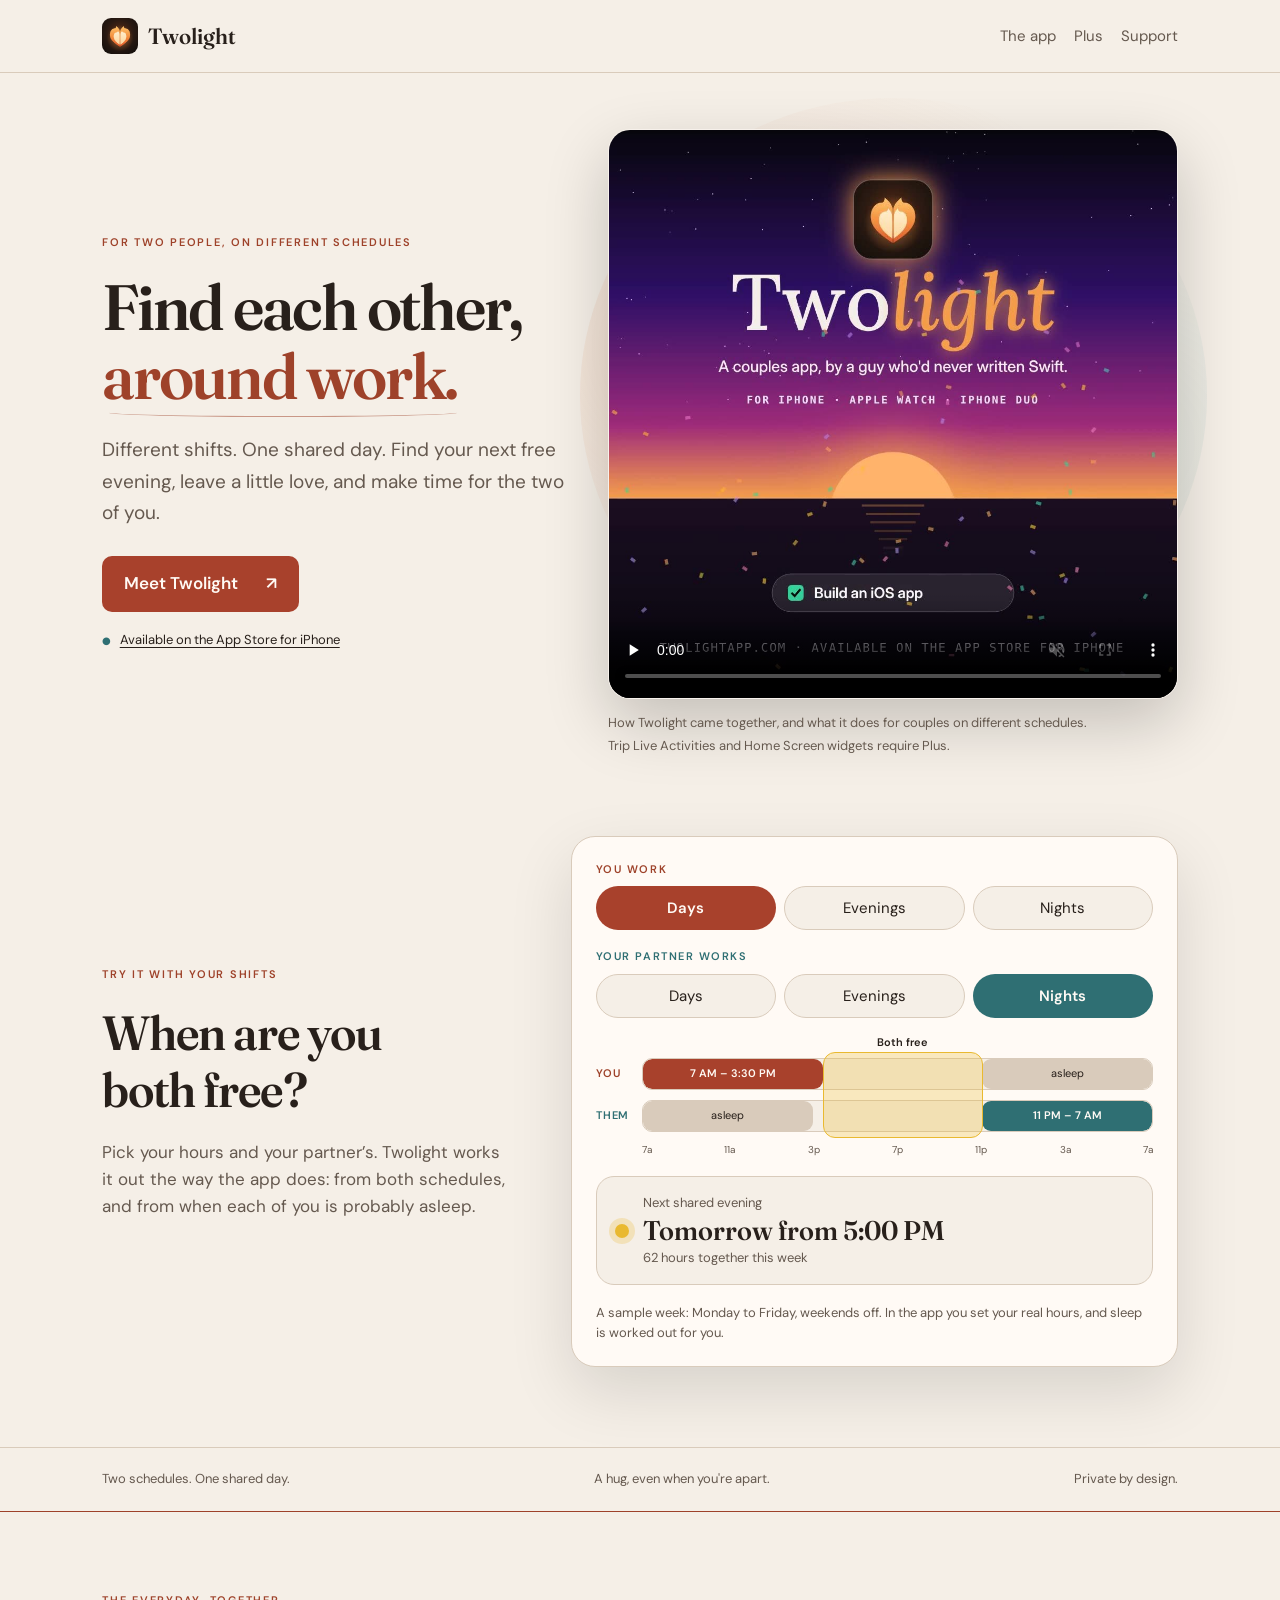
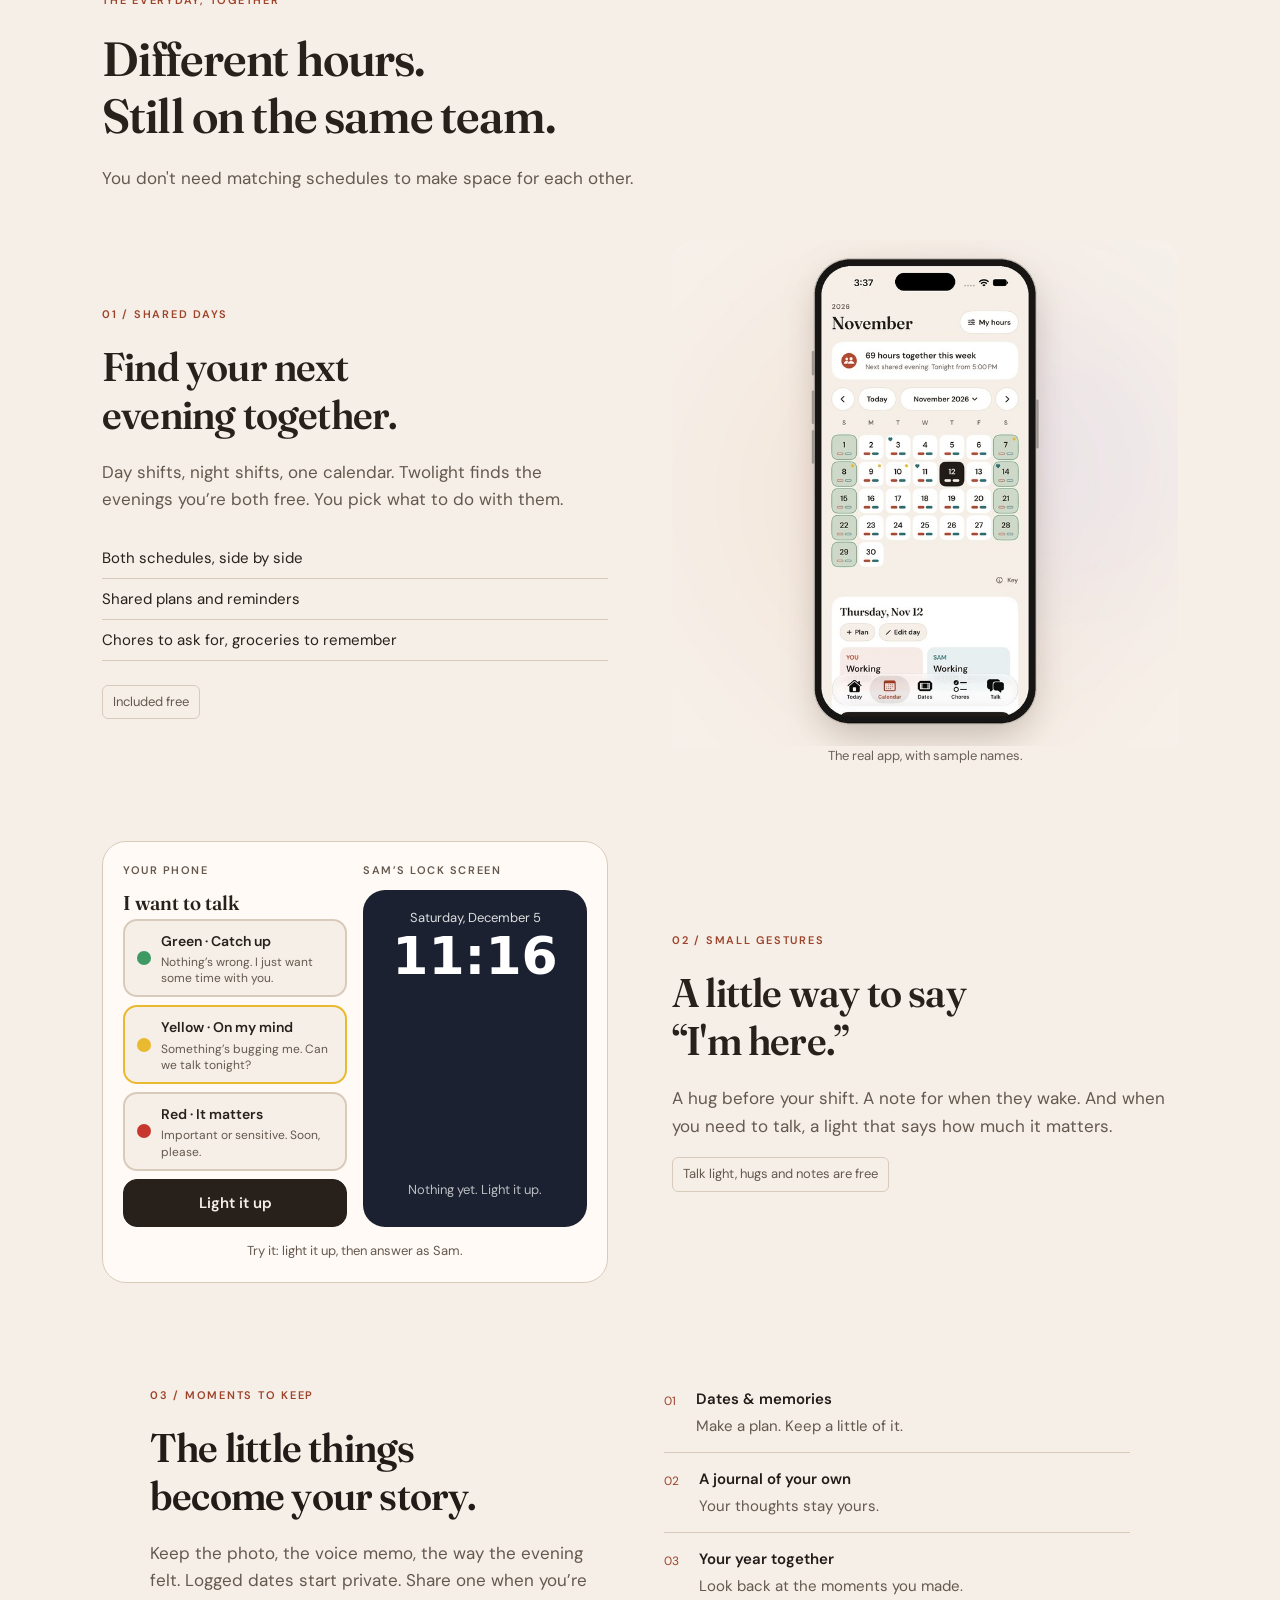
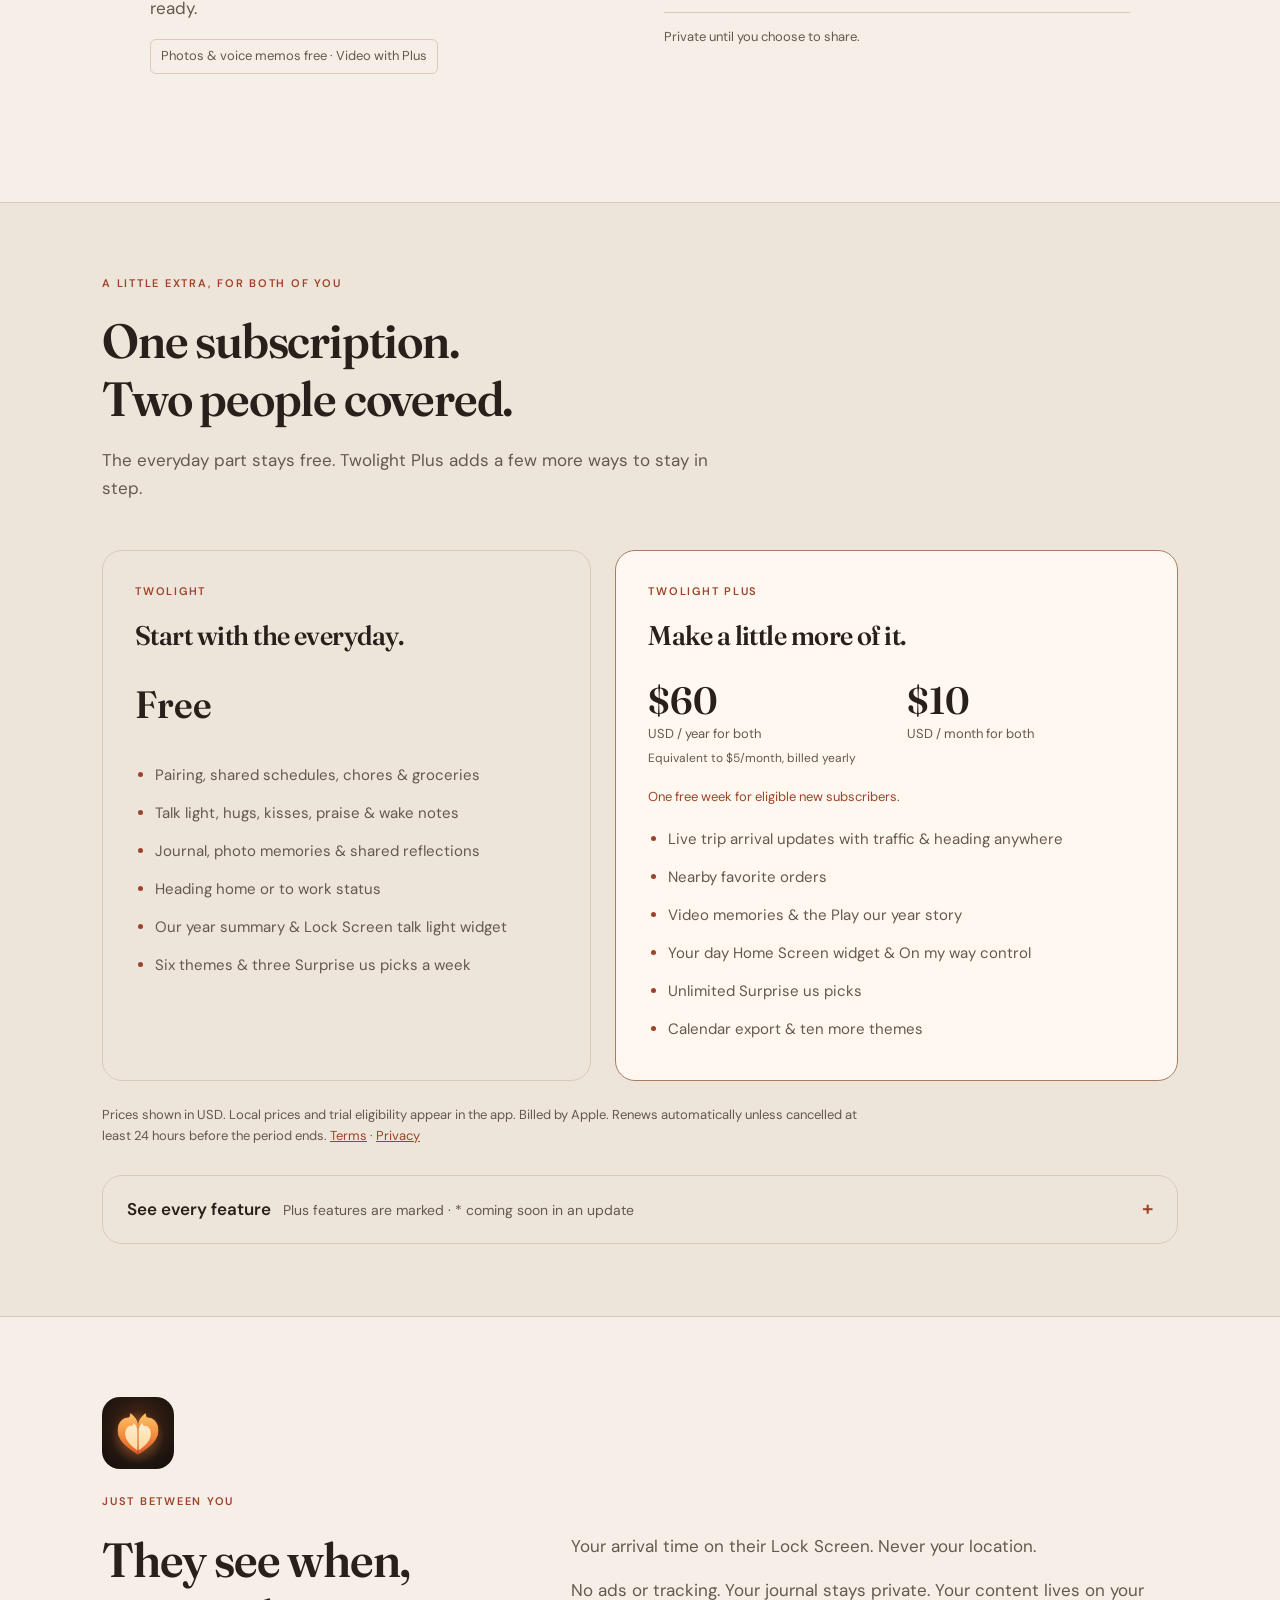
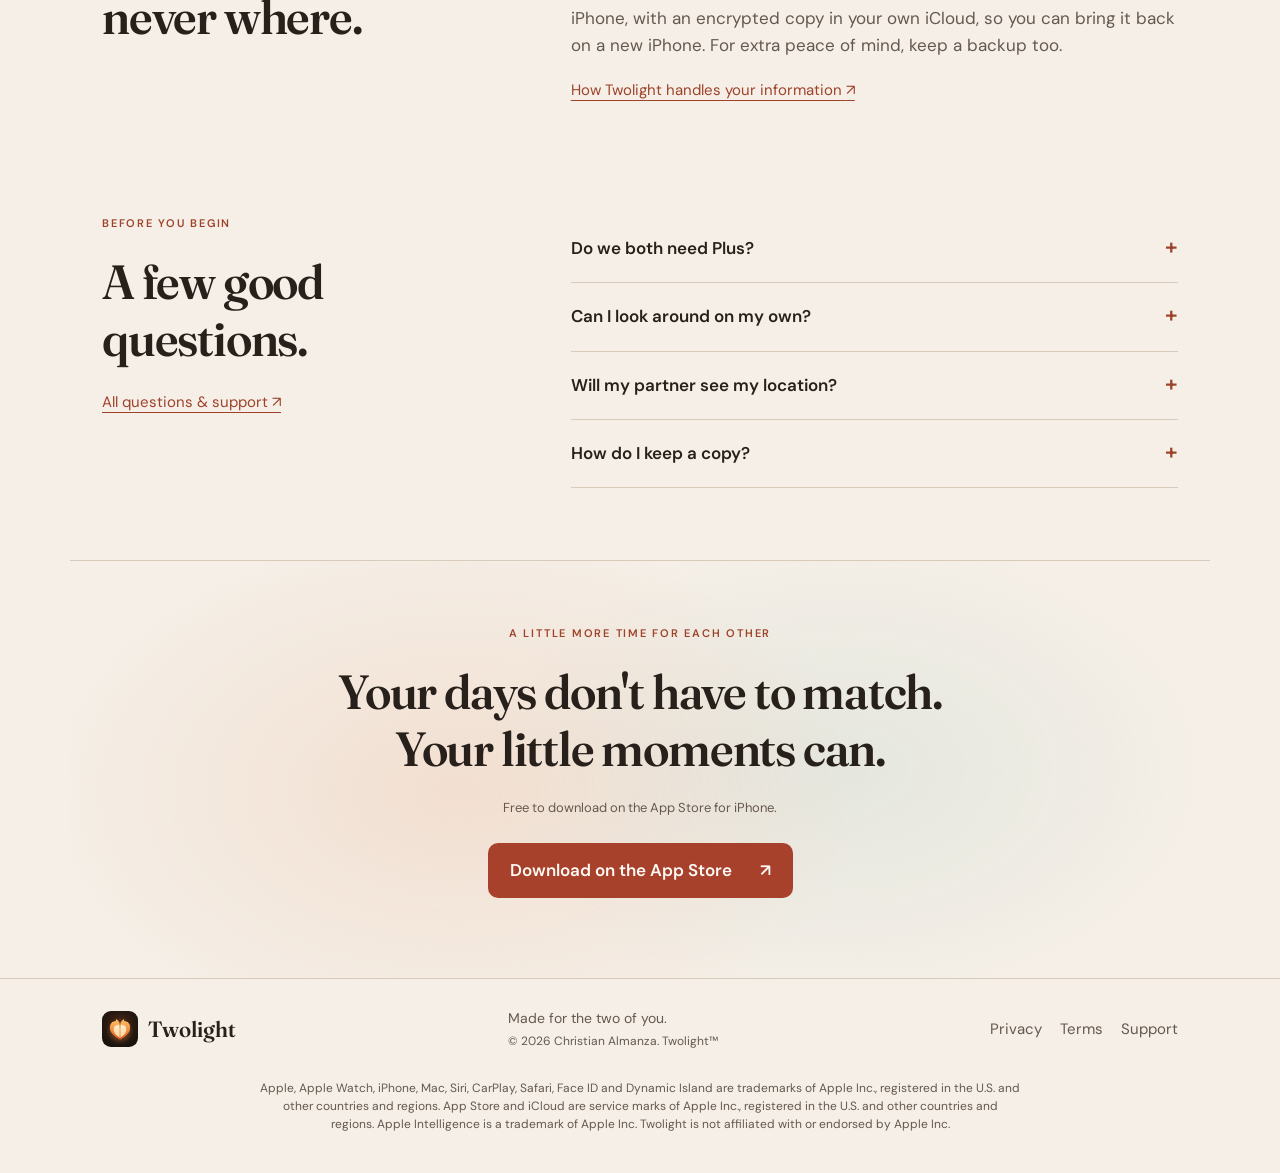
==== index.html @ 3896a9f0 "Mark 1.1 features as coming soon so the site can go live before 1.1 Support: an asterisk on the 14 q" ====
<!doctype html>
<html lang="en">
<head>
<meta charset="utf-8">
<meta name="apple-itunes-app" content="app-id=6831379597">
<meta name="viewport" content="width=device-width, initial-scale=1">
<title>Twolight: Time together, around work</title>
<meta name="description" content="Twolight puts both of your schedules on one screen: when you're both free, when they'll be home, and the little things that keep you close. Private by design.">
<link rel="canonical" href="https://twolightapp.com/">
<meta property="og:type" content="website">
<meta property="og:site_name" content="Twolight">
<meta property="og:url" content="https://twolightapp.com/">
<meta property="og:title" content="Twolight: Find each other, around work">
<meta property="og:description" content="Both of your schedules on one screen, and the little things that keep you close. Private by design.">
<meta property="og:image" content="https://twolightapp.com/og.png">
<meta property="og:image:width" content="1200">
<meta property="og:image:height" content="630">
<meta property="og:image:alt" content="The Twolight app icon, two flames forming a heart, beside the words Find each other, around work.">
<meta name="twitter:card" content="summary_large_image">
<meta name="twitter:title" content="Twolight: Find each other, around work">
<meta name="twitter:description" content="Both of your schedules on one screen, and the little things that keep you close. Private by design.">
<meta name="twitter:image" content="https://twolightapp.com/og.png">
<meta name="twitter:image:alt" content="The Twolight app icon, two flames forming a heart, beside the words Find each other, around work.">


<link rel="icon" href="/icon.png">
<link rel="apple-touch-icon" href="/icon.png">
<link rel="preload" as="image" href="/media/twolight-poster.jpg?v=3" fetchpriority="high">
<link rel="stylesheet" href="/style.css?v=2026-11-13-motion">
<script src="/app.js?v=2026-11-12b" defer></script>
<meta name="theme-color" content="#F5EFE7" media="(prefers-color-scheme: light)">
<meta name="theme-color" content="#15171C" media="(prefers-color-scheme: dark)">
<script type="application/ld+json">
{
  "@context": "https://schema.org",
  "@type": "SoftwareApplication",
  "@id": "https://twolightapp.com/#app",
  "name": "Twolight",
  "url": "https://twolightapp.com/",
  "image": "https://twolightapp.com/og.png",
  "operatingSystem": "iOS",
  "applicationCategory": "LifestyleApplication",
  "description": "An iPhone app for couples on different schedules, with shared schedules, a talk light, dates and memories. Optional Twolight Plus covers both paired partners."
}
</script>
</head>
<body class="home"><a class="skip-link" href="#main">Skip to content</a><header><div class="wrap"><a class="brand" href="/"><img src="/icon.png" width="36" height="36" alt="">Twolight</a><nav aria-label="Main navigation"><a href="/#together">The app</a><a href="/#plus">Plus</a><a href="/support/">Support</a></nav></div></header>
<main id="main">
<section class="hero wrap" aria-labelledby="hero-title">
 <div class="hero-copy"><p class="eyebrow">FOR TWO PEOPLE, ON DIFFERENT SCHEDULES</p><h1 id="hero-title">Find each other,<br><em>around work.</em></h1><p class="lede">Different shifts. One shared day. Find your next free evening, leave a little love, and make time for the two of you.</p><a class="button" href="#together">Meet Twolight <span aria-hidden="true">↗</span></a><p class="availability"><span aria-hidden="true">●</span> <a href="https://apps.apple.com/app/id6831379597">Available on the App Store for iPhone</a></p></div>
 <div class="hero-product"><figure class="film"><video id="film" aria-label="Twolight story film" controls muted loop playsinline preload="none" poster="/media/twolight-poster.jpg?v=3" aria-describedby="film-caption"><source src="/media/twolight.mp4?v=3" type="video/mp4">Your browser cannot play this film. <a href="/media/twolight.mp4?v=3">Open the product film</a>.</video><figcaption id="film-caption">How Twolight came together, and what it does for couples on different schedules. <span>Trip Live Activities and Home Screen widgets require Plus.</span></figcaption></figure></div>
</section>
<section class="try wrap" aria-labelledby="try-title"><div class="try-copy"><p class="eyebrow">TRY IT WITH YOUR SHIFTS</p><h2 id="try-title">When are you<br>both free?</h2><p>Pick your hours and your partner’s. Twolight works it out the way the app does: from both schedules, and from when each of you is probably asleep.</p></div>
<form class="overlap" id="overlap" aria-labelledby="try-title">
   <fieldset class="me"><legend>You work</legend><div class="seg"><label><input type="radio" name="me" value="days" id="me-days" checked><span>Days</span></label><label><input type="radio" name="me" value="evenings" id="me-evenings"><span>Evenings</span></label><label><input type="radio" name="me" value="nights" id="me-nights"><span>Nights</span></label></div></fieldset>
   <fieldset class="them"><legend>Your partner works</legend><div class="seg"><label><input type="radio" name="them" value="days" id="them-days"><span>Days</span></label><label><input type="radio" name="them" value="evenings" id="them-evenings"><span>Evenings</span></label><label><input type="radio" name="them" value="nights" id="them-nights" checked><span>Nights</span></label></div></fieldset>
   <div class="strip" aria-hidden="true">
    <div class="whos"><span>You</span><span>Them</span></div>
    <div class="tracks">
     <b class="band" style="--l:35.42;--w:31.25"><i>Both free</i></b>
     <div class="track"><span class="bar work me" style="--l:0;--w:35.42">7 AM – 3:30 PM</span><span class="bar sleep me" style="--l:66.67;--w:33.33">asleep</span></div>
     <div class="track"><span class="bar sleep them" style="--l:0;--w:33.33">asleep</span><span class="bar work them" style="--l:66.67;--w:33.33">11 PM – 7 AM</span></div>
     <div class="ticks"><span>7a</span><span>11a</span><span>3p</span><span>7p</span><span>11p</span><span>3a</span><span>7a</span></div>
    </div>
   </div>
   <div class="answer" role="status" aria-live="polite" aria-atomic="true"><i aria-hidden="true"></i><p><small>Next shared evening</small><strong id="ov-next">Tonight from 5:00 PM</strong><span id="ov-hours">62 hours together this week</span></p></div>
   <p class="overlap-note">A sample week: Monday to Friday, weekends off. In the app you set your real hours, and sleep is worked out for you.</p>
  </form>
</section>
<div class="intro-strip"><div class="wrap"><span>Two schedules. One shared day.</span><span>A hug, even when you're apart.</span><span>Private by design.</span></div></div>
<section id="together" class="section wrap" aria-labelledby="together-title"><div class="section-heading"><p class="eyebrow">THE EVERYDAY, TOGETHER</p><h2 id="together-title">Different hours.<br>Still on the same team.</h2><p>You don't need matching schedules to make space for each other.</p></div>
 <nav class="story-nav" aria-label="Feature stories"><a href="#story-days" aria-label="Story 1 of 3: Shared days">01 <span>Days</span></a><a href="#story-talk" aria-label="Story 2 of 3: Small gestures">02 <span>Talk</span></a><a href="#story-memories" aria-label="Story 3 of 3: Memories">03 <span>Memories</span></a><span aria-hidden="true">Swipe →</span></nav>
 <div class="feature-track" role="region" aria-label="Three feature stories; swipe or use the story links" tabindex="0">
 <article class="feature" id="story-days"><div class="feature-copy"><p class="eyebrow">01 / SHARED DAYS</p><h3>Find your next<br>evening together.</h3><p>Day shifts, night shifts, one calendar. Twolight finds the evenings you’re both free. You pick what to do with them.</p><ul class="plain-list"><li>Both schedules, side by side</li><li>Shared plans and reminders</li><li>Chores to ask for, groceries to remember</li></ul><span class="badge">Included free</span></div><figure class="product-still"><div class="still-window"><img src="/media/calendar.jpg?v=2" width="1080" height="1080" loading="lazy" decoding="async" alt="Twolight Calendar with You and Sam's shifts and their next shared evening."></div><figcaption>The real app, with sample names.</figcaption></figure></article>
 <article class="feature reverse" id="story-talk"><div class="feature-copy"><p class="eyebrow">02 / SMALL GESTURES</p><h3>A little way to say<br>“I'm here.”</h3><p>A hug before your shift. A note for when they wake. And when you need to talk, a light that says how much it matters.</p><span class="badge">Talk light, hugs and notes are free</span></div><figure class="talk-figure">
  <div class="talk-demo" id="talk-demo" data-state="idle" data-level="yellow">
   <div class="td-side"><p class="td-cap">Your phone</p><p class="td-thanks" hidden>Thank you for talking.</p>
    <form class="td-pick"><fieldset><legend>I want to talk</legend><label class="lvl" style="--dot:#3E9A62"><input type="radio" name="lvl" value="green" id="lvl-green"><span><i aria-hidden="true"></i><b>Green · Catch up</b><small>Nothing’s wrong. I just want some time with you.</small></span></label><label class="lvl" style="--dot:#E9B930"><input type="radio" name="lvl" value="yellow" id="lvl-yellow" checked><span><i aria-hidden="true"></i><b>Yellow · On my mind</b><small>Something’s bugging me. Can we talk tonight?</small></span></label><label class="lvl" style="--dot:#C8372D"><input type="radio" name="lvl" value="red" id="lvl-red"><span><i aria-hidden="true"></i><b>Red · It matters</b><small>Important or sensitive. Soon, please.</small></span></label></fieldset><button type="button" class="td-btn td-go">Light it up</button></form>
    <div class="td-on" hidden><i aria-hidden="true"></i><p class="td-state"><strong>Your light is on</strong><span>It stays lit until you’ve talked or you turn it off.</span></p><button type="button" class="td-btn quiet td-off">Turn off my light</button><button type="button" class="td-btn td-talked" hidden>We talked</button></div>
   </div>
   <div class="td-side"><p class="td-cap">Sam’s Lock Screen</p>
    <div class="lock"><p class="lock-date">Today</p><p class="lock-time">9:41</p><p class="lock-empty">Nothing yet. Light it up.</p>
     <div class="la" hidden><i aria-hidden="true"></i><p><strong>Dillan wants to talk</strong><span class="la-label">Yellow · On my mind</span><span class="la-since">Since 9:41 AM</span></p><button type="button" class="la-here">I’m here</button></div>
    </div>
   </div>
   <p class="sr-only" role="status" aria-live="polite" id="td-live"></p>
  </div>
  <figcaption>Try it: light it up, then answer as Sam.</figcaption></figure></article>
 <article class="memory-panel" id="story-memories"><div class="feature-copy"><p class="eyebrow">03 / MOMENTS TO KEEP</p><h3>The little things<br>become your story.</h3><p>Keep the photo, the voice memo, the way the evening felt. Logged dates start private. Share one when you’re ready.</p><span class="badge">Photos &amp; voice memos free · Video with Plus</span></div><figure class="memory-figure"><div class="memory-list"><div><span aria-hidden="true">01</span><p><strong>Dates &amp; memories</strong>Make a plan. Keep a little of it.</p></div><div><span aria-hidden="true">02</span><p><strong>A journal of your own</strong>Your thoughts stay yours.</p></div><div><span aria-hidden="true">03</span><p><strong>Your year together</strong>Look back at the moments you made.</p></div></div><figcaption>Private until you choose to share.</figcaption></figure></article>
 </div>
</section>
<section id="plus" class="plus-section"><div class="wrap"><div class="section-heading"><p class="eyebrow">A LITTLE EXTRA, FOR BOTH OF YOU</p><h2>One subscription.<br>Two people covered.</h2><p>The everyday part stays free. Twolight Plus adds a few more ways to stay in step.</p></div>
<div class="plans"><article class="plan"><p class="eyebrow">TWOLIGHT</p><h3>Start with the everyday.</h3><p class="plan-price">Free</p><ul><li>Pairing, shared schedules, chores &amp; groceries</li><li>Talk light, hugs, kisses, praise &amp; wake notes</li><li>Journal, photo memories &amp; shared reflections</li><li>Heading home or to work status</li><li>Our year summary &amp; Lock Screen talk light widget</li><li>Six themes &amp; three Surprise us picks a week</li></ul></article>
<article class="plan featured"><p class="eyebrow">TWOLIGHT PLUS</p><h3>Make a little more of it.</h3><div class="price"><div><strong>$60</strong><span>USD / year for both</span><small>Equivalent to $5/month, billed yearly</small></div><div><strong>$10</strong><span>USD / month for both</span></div></div><p class="trial">One free week for eligible new subscribers.</p><ul><li>Live trip arrival updates with traffic &amp; heading anywhere</li><li>Nearby favorite orders</li><li>Video memories &amp; the Play our year story</li><li>Your day Home Screen widget &amp; On my way control</li><li>Unlimited Surprise us picks</li><li>Calendar export &amp; ten more themes</li></ul></article></div>
<p class="billing">Prices shown in USD. Local prices and trial eligibility appear in the app. Billed by Apple. Renews automatically unless cancelled at least 24 hours before the period ends. <a href="/terms/">Terms</a> · <a href="/privacy/">Privacy</a></p><details class="all-features"><summary>See every feature <span>Plus features are marked · <span aria-hidden="true">*</span> coming soon in an update</span></summary><div class="feature-groups"><div><h4>Your days</h4><ul><li>Both schedules on one calendar, with overnight shifts and one-off changes</li><li>When you're both free, worked out from shifts and sleep</li><li>A heads-up when a new evening opens up for you both<span class="soon"><span aria-hidden="true">*</span><span class="sr-only"> (coming soon in an update)</span></span></li><li>Non-urgent alerts wait while they sleep; red always goes through</li><li>Countdowns you choose: your anniversary, birthdays, your own dates and plans you pin, on swipeable pages<span class="soon"><span aria-hidden="true">*</span><span class="sr-only"> (coming soon in an update)</span></span></li><li>Ask your partner to count down to a plan with you; they decide whether it goes on their Today<span class="soon"><span aria-hidden="true">*</span><span class="sr-only"> (coming soon in an update)</span></span></li><li>Arrange Today: reorder or hide sections<span class="soon"><span aria-hidden="true">*</span><span class="sr-only"> (coming soon in an update)</span></span></li><li>Add locked-in dates to your iPhone calendar <b class="plus-tag">Plus</b></li></ul></div><div><h4>Talking</h4><ul><li>Talk light: green, yellow or red, with an optional note</li><li>Hide the light's color on your partner's Lock Screen</li><li>Weekly check-in with questions to talk through, at a time you're both free</li><li>Hugs, kisses and praise, delivered to their mailbox</li><li>Send a bouquet of flowers once a week, or as often as you like<span class="soon"><span aria-hidden="true">*</span><span class="sr-only"> (coming soon in an update)</span></span> <b class="plus-tag">Plus</b></li><li>Love letters by snail mail, arriving in 2–3 days<span class="soon"><span aria-hidden="true">*</span><span class="sr-only"> (coming soon in an update)</span></span></li><li>Express and scenic routes, more stationery and wax seals for love letters<span class="soon"><span aria-hidden="true">*</span><span class="sr-only"> (coming soon in an update)</span></span> <b class="plus-tag">Plus</b></li><li>Wake notes, waiting when they wake up</li><li>Choose which of your partner's alerts reach you</li></ul></div><div><h4>Home</h4><ul><li>Ask for a hand with chores, never assign them</li><li>Repeating asks: weekly, every 2 weeks or monthly<span class="soon"><span aria-hidden="true">*</span><span class="sr-only"> (coming soon in an update)</span></span></li><li>Done receipts and a one-tap thank-you</li><li>Shared grocery list, with who added what and a year of what you bought<span class="soon"><span aria-hidden="true">*</span><span class="sr-only"> (coming soon in an update)</span></span></li></ul></div><div><h4>Getting home</h4><ul><li>Heading home or to work, running late and quick stops</li><li>Siri and Shortcuts: heading home, send a hug</li><li>Their trip live with traffic, on your Lock Screen, Dynamic Island and CarPlay <b class="plus-tag">Plus</b></li><li>Heading anywhere else: up to 5 saved places, a plan's place, somewhere recent, or a search<span class="soon"><span aria-hidden="true">*</span><span class="sr-only"> (coming soon in an update)</span></span> <b class="plus-tag">Plus</b></li></ul></div><div><h4>Dates and memories</h4><ul><li>Suggest a date, accept it, lock it in</li><li>Surprise us picks a real place nearby: 3 a week, or unlimited <b class="plus-tag">Plus</b></li><li>Dates start private; share a memory when you're ready</li><li>Reflections from both of you, photos and voice memos</li><li>Video in memories and your journal <b class="plus-tag">Plus</b></li><li>A private journal, just for you</li><li>Our year summary, and Play our year as a story <b class="plus-tag">Plus</b></li></ul></div><div><h4>Favorites</h4><ul><li>Their orders, sizes, flowers and the little things</li><li>Gift ideas kept behind Face ID</li><li>A wish list your partner can shop from, without spoiling the surprise<span class="soon"><span aria-hidden="true">*</span><span class="sr-only"> (coming soon in an update)</span></span></li><li>Paste a product link and the title, price and picture fill in, with Apple Intelligence on supported iPhones<span class="soon"><span aria-hidden="true">*</span><span class="sr-only"> (coming soon in an update)</span></span></li><li>Add gifts straight from the share button in Safari or a shopping app<span class="soon"><span aria-hidden="true">*</span><span class="sr-only"> (coming soon in an update)</span></span></li><li>Their order pops up when you're at that place <b class="plus-tag">Plus</b></li></ul></div><div><h4>On your devices</h4><ul><li>Lock Screen talk light widget</li><li>Apple Watch: see and answer the talk light, send a hug, head home</li><li>Your day Home Screen widget <b class="plus-tag">Plus</b></li><li>Control Center buttons: send a hug, heading home <b class="plus-tag">Plus</b></li><li>6 themes, plus 10 more including seasonal ones <b class="plus-tag">Plus</b></li><li>Holiday borders around Today, with twinkling Christmas lights<span class="soon"><span aria-hidden="true">*</span><span class="sr-only"> (coming soon in an update)</span></span> <b class="plus-tag">Plus</b></li></ul></div><div><h4>Your data</h4><ul><li>Syncs privately through your own iCloud accounts</li><li>Keep a copy of everything, and restore from it</li><li>Optional Apple Intelligence help, on supported iPhones</li><li>One Plus subscription covers you both</li></ul></div></div><p class="soon-note"><span aria-hidden="true">*</span> Coming soon in an update to Twolight.</p></details>
</div></section>
<section class="privacy-note wrap"><div><img src="/icon.png" width="72" height="72" alt=""><p class="eyebrow">JUST BETWEEN YOU</p><h2>They see when,<br>never where.</h2></div><div class="privacy-copy"><p>Your arrival time on their Lock Screen. Never your location.</p><p>No ads or tracking. Your journal stays private. Your content lives on your iPhone, with an encrypted copy in your own iCloud, so you can bring it back on a new iPhone. For extra peace of mind, keep a backup too.</p><a class="text-link" href="/privacy/">How Twolight handles your information <span aria-hidden="true">↗</span></a></div></section>
<section class="faq-section wrap" aria-labelledby="questions"><div><p class="eyebrow">BEFORE YOU BEGIN</p><h2 id="questions">A few good questions.</h2><a class="text-link" href="/support/">All questions &amp; support ↗</a></div><div class="faq-list"><details><summary>Do we both need Plus?</summary><p>No. One active subscription covers both paired partners. Schedules, chores, the talk light and the everyday essentials stay free.</p></details><details><summary>Can I look around on my own?</summary><p>Yes. Choose “Just looking around?” on the invite screen to explore with a sample partner. Real sharing and partner notifications need a second person and their iPhone.</p></details><details><summary>Will my partner see my location?</summary><p>They see your arrival estimate, not a live location map. When heading somewhere else, you choose the destination details you share. Live background updates only run during a trip you start with the feature enabled.</p></details><details><summary>How do I keep a copy?</summary><p>In Settings &gt; Your data, choose Back up and save the ZIP somewhere private outside the app. See our <a href="/support/#backups">backup and restore guide</a> before reinstalling or changing accounts.</p></details></div></section>
<section class="closing wrap"><p class="eyebrow">A LITTLE MORE TIME FOR EACH OTHER</p><h2>Your days don't have to match.<br>Your little moments can.</h2>
<p class="availability">Free to download on the App Store for iPhone.</p><a class="button" href="https://apps.apple.com/app/id6831379597">Download on the App Store <span aria-hidden="true">↗</span></a></section>
</main><footer><div class="wrap"><a class="brand" href="/"><img src="/icon.png" width="32" height="32" alt="">Twolight</a><p>Made for the two of you.<br><small>© 2026 Christian Almanza. Twolight™</small></p><nav aria-label="Footer"><a href="/privacy/">Privacy</a><a href="/terms/">Terms</a><a href="/support/">Support</a></nav><p class="credit">Apple, Apple Watch, iPhone, Mac, Siri, CarPlay, Safari, Face ID and Dynamic Island are trademarks of Apple Inc., registered in the U.S. and other countries and regions. App Store and iCloud are service marks of Apple Inc., registered in the U.S. and other countries and regions. Apple Intelligence is a trademark of Apple Inc. Twolight is not affiliated with or endorsed by Apple Inc.</p></div></footer>
</body></html>
---- style.css ----
/* Twolight site. Colors match the app's Linen (light) and Midnight (dark) themes. */
@font-face { font-family: "DM Sans"; src: url("/fonts/DMSans-Regular.ttf") format("truetype"); font-weight: 400; font-display: swap; }
@font-face { font-family: "DM Sans"; src: url("/fonts/DMSans-SemiBold.ttf") format("truetype"); font-weight: 600; font-display: swap; }
@font-face { font-family: "Fraunces"; src: url("/fonts/Fraunces-SemiBold.ttf") format("truetype"); font-weight: 600; font-display: swap; }

:root {
  --bg: #F5EFE7; --card: #FFFFFF; --ink: #221C18; --muted: #6B5F57;
  --line: #E6DCD0; --accent: #B5482F; --partner: #2F6F73;
  color-scheme: light dark;
}
@media (prefers-color-scheme: dark) {
  :root {
    --bg: #15171C; --card: #242833; --ink: #F2EEE8; --muted: #A8A39C;
    --line: #2E333F; --accent: #E8866B; --partner: #6FB3B8;
  }
}

* { box-sizing: border-box; }
html { -webkit-text-size-adjust: 100%; }
body {
  margin: 0; background: var(--bg); color: var(--ink);
  font: 17px/1.6 "DM Sans", -apple-system, system-ui, sans-serif;
}
a { color: var(--accent); }
.wrap { max-width: 760px; margin: 0 auto; padding: 0 20px; }

/* Header */
header { padding: 20px 0; }
header .wrap { display: flex; align-items: center; justify-content: space-between; gap: 16px; }
.brand { display: flex; align-items: center; gap: 10px; color: var(--ink); text-decoration: none;
  font: 600 22px "Fraunces", Georgia, serif; }
.brand img { width: 36px; height: 36px; border-radius: 9px; }
nav { display: flex; gap: 18px; flex-wrap: wrap; }
nav a { color: var(--muted); text-decoration: none; font-size: 15px; }
nav a:hover, nav a[aria-current] { color: var(--ink); }

/* Type */
h1, h2, h3 { font-family: "Fraunces", Georgia, serif; font-weight: 600; line-height: 1.2; margin: 0 0 .5em; }
h1 { font-size: clamp(34px, 7vw, 52px); letter-spacing: -0.01em; }
h2 { font-size: 26px; margin-top: 1.6em; }
h3 { font-size: 19px; margin-top: 1.4em; }
p, ul { margin: 0 0 1em; }
.muted { color: var(--muted); }
.lede { font-size: 20px; color: var(--muted); max-width: 34em; }

/* Home */
.hero { padding: 48px 0 24px; text-align: center; }
.hero img.icon { width: 104px; height: 104px; border-radius: 24px; box-shadow: 0 10px 30px rgba(0,0,0,.15); margin-bottom: 24px; }
.hero .lede { margin: 0 auto 28px; }
.pill { display: inline-block; padding: 12px 22px; border-radius: 999px; background: var(--ink); color: var(--bg);
  font-weight: 600; text-decoration: none; }
.grid { display: grid; grid-template-columns: repeat(auto-fit, minmax(220px, 1fr)); gap: 14px; margin: 28px 0; }
.card { background: var(--card); border: 1px solid var(--line); border-radius: 18px; padding: 20px; }
.card h3 { margin-top: 0; }
.card p { margin: 0; color: var(--muted); font-size: 15.5px; }
.dot { display: inline-block; width: 10px; height: 10px; border-radius: 50%; background: var(--accent); margin-right: 8px; }
.dot.p { background: var(--partner); }
.price { display: flex; gap: 14px; flex-wrap: wrap; }
.price .card { flex: 1 1 200px; }
.price strong { font: 600 28px "Fraunces", Georgia, serif; display: block; }

/* Legal pages */
.doc { padding: 24px 24px 56px; overflow-wrap: anywhere; }
.doc table { width: 100%; border-collapse: collapse; margin: 0 0 1.2em; font-size: 15px; display: block; overflow-x: auto; }
.doc th, .doc td { text-align: left; vertical-align: top; padding: 10px 12px; border-bottom: 1px solid var(--line); }
.doc th { color: var(--muted); font-weight: 600; }
.doc .caps { font-size: 14.5px; }

footer { border-top: 1px solid var(--line); padding: 28px 0 40px; color: var(--muted); font-size: 14px; }
footer .wrap { display: flex; justify-content: space-between; gap: 16px; flex-wrap: wrap; }
footer a { color: var(--muted); }
/* Apple trademark credit line (Apple's guidelines: list only the Apple marks the site uses; once per page footer). */
footer .credit { flex-basis: 100%; margin: 4px 0 0; font-size: 12px; line-height: 1.5; color: var(--muted); }
/* Wider screens: centered under the footer row, in a readable measure. Phones keep it left, like the stacked footer. */
@media (min-width: 761px) { footer .credit, .home footer .credit { max-width: 760px; margin: 12px auto 0; text-align: center; } }
/* Features coming in the next app version: a small asterisk and one note. Remove both once that version is out. */
.soon { color: var(--accent); font-weight: 600; margin-left: 2px; }
.soon-note { margin: 10px 0 0; font-size: 13px; line-height: 1.5; color: var(--muted); }
.all-features .soon-note { padding: 0 24px 20px; margin: 0; }


/* Website polish: shared readability and keyboard navigation. */
:focus-visible { outline: 3px solid var(--accent); outline-offset: 5px; }
a, button, summary { -webkit-tap-highlight-color: transparent; }
nav a { display: inline-flex; align-items: center; min-height: 44px; }
.skip-link { position: absolute; top: -100px; left: 20px; padding: 12px 18px; background: #f5efe7; color: #221c18; z-index: 10; }
.skip-link:focus { top: 10px; }
html { scroll-padding-top: 24px; }
.home { --bg: #f5efe7; --card: #fffaf5; --ink: #28201b; --muted: #65594f; --line: #d9cbbb; --accent: #9e422a; --partner: #2f6f73; --section-bg: #eee5da; --featured-bg: #fff8f0; --button-bg: #a8412c; --button-ink: #fffaf5; --button-hover: #8d3523; color-scheme: light; }
@media (prefers-color-scheme: dark) {
 .home { --bg: #15171c; --card: #202229; --ink: #f5efe7; --muted: #beb8b0; --line: #36373c; --accent: #f0ac8c; --partner: #8abbb4; --section-bg: #1c1e24; --featured-bg: #24242a; --button-bg: #f0ac8c; --button-ink: #221c18; --button-hover: #ffc5a7; color-scheme: dark; }
}
.home .wrap { max-width: 1140px; padding-inline: 32px; }
.home header { border-bottom: 1px solid var(--line); padding: 14px 0; }
.home h2 { font-size: clamp(32px, 4.2vw, 48px); margin: 0 0 20px; letter-spacing: -.025em; }
.home h3 { font-size: clamp(29px, 3.2vw, 40px); margin: 0 0 20px; letter-spacing: -.02em; }
.eyebrow { font-size: 11px; font-weight: 600; letter-spacing: .16em; color: var(--accent); margin-bottom: 20px; }
.home .hero { display: grid; grid-template-columns: .9fr 1.1fr; align-items: center; gap: 40px; text-align: left; padding-block: 56px; }
.home h1 { font-size: clamp(42px, 5vw, 66px); line-height: 1.08; letter-spacing: -.035em; margin-bottom: 24px; }
.home h1 em { font-style: normal; color: var(--accent); }
.home .hero .lede { font-size: 19px; line-height: 1.65; margin: 0 0 28px; max-width: 26em; }
.button { display: inline-flex; gap: 28px; align-items: center; justify-content: center; background: var(--button-bg, #a8412c); color: var(--button-ink, #fffaf5); padding: 14px 22px; border-radius: 10px; font-weight: 600; text-decoration: none; min-height: 48px; }
.button:hover { background: var(--button-hover, #8d3523); }
.availability { color: var(--muted); font-size: 13px; margin: 18px 0 0; }
.availability span { color: var(--partner); padding-right: 6px; font-size: 10px; }
.availability a { color: var(--ink); text-decoration: underline; text-underline-offset: 3px; text-decoration-thickness: 1px; }
.availability a:hover { color: var(--accent); }
.film { margin: 0; }
.hero-product { position: relative; isolation: isolate; }
.hero-product::before { content: ""; position: absolute; inset: -5% -5% 10%; z-index: -1; border-radius: 50%; background: radial-gradient(ellipse, #e8a68128, transparent 70%); pointer-events: none; }
.hero-product video { box-shadow: 0 24px 64px #0003; border: 1px solid #ffffff24; }
.film video { display: block; width: 100%; aspect-ratio: 1; border-radius: 22px; background: #f5efe7; color-scheme: dark; }
.film figcaption { font-size: 13px; line-height: 1.5; margin-top: 14px; color: var(--muted); }
.film figcaption span { display: block; margin-top: 4px; }
.intro-strip { border-block: 1px solid var(--line); }
.intro-strip .wrap { display: flex; justify-content: space-between; gap: 20px; padding-block: 21px; font-size: 13px; color: var(--muted); }
.section { padding-block: 80px; }
.section-heading { max-width: 620px; margin-bottom: 48px; }
.section-heading > p:last-child { color: var(--muted); }
.feature { display: grid; grid-template-columns: 1fr 1fr; align-items: center; gap: 64px; margin-bottom: 56px; }
.feature-copy > p:not(.eyebrow) { color: var(--muted); }
.feature.reverse .feature-copy { order: 2; }
.product-still { margin: 0; background: #f5efe7; color: #6b5f57; border-radius: 24px; overflow: hidden; }
.product-still img { display: block; width: 100%; height: auto; }
.still-window { position: relative; aspect-ratio: 1; overflow: hidden; }
.still-window img { position: absolute; width: 130%; max-width: none; left: -15%; top: -22%; }
.product-still figcaption { text-align: center; padding: 0 16px 18px; font-size: 13px; }
.plain-list { list-style: none; padding: 0; margin: 24px 0; }
.plain-list li { padding: 8px 0; border-bottom: 1px solid var(--line); font-size: 15px; }
.badge { display: inline-block; border: 1px solid var(--line); border-radius: 6px; padding: 6px 10px; font-size: 13px; color: var(--muted); }
.memory-panel { --line: #d9cbbb; --muted: #65594f; --accent: #9e422a; background: #f5efe7; color: #221c18; padding: 48px; border-radius: 24px; display: grid; grid-template-columns: 1fr 1fr; gap: 48px; }
.memory-panel .feature-copy > p:not(.eyebrow) { color: var(--muted); }
.memory-figure { margin: 0; }
.memory-figure figcaption { margin-top: 14px; font-size: 13px; color: var(--muted); }
.memory-list > div { display: flex; gap: 20px; border-bottom: 1px solid var(--line); padding: 14px 0; }
.memory-list > div:first-child { padding-top: 0; }
.memory-list > div > span { color: #9e422a; font-size: 12px; margin-top: 5px; }
.memory-list p { color: var(--muted); font-size: 15px; margin: 0; }
.memory-list strong { display: block; color: #221c18; margin-bottom: 3px; }
.plus-section { background: var(--section-bg); border-block: 1px solid var(--line); padding-block: 72px; }
.plans { display: grid; grid-template-columns: 1fr 1.15fr; gap: 24px; }
.plan { padding: 32px; border: 1px solid var(--line); border-radius: 20px; }
.home .plan h3 { font-size: 27px; }
.plan.featured { border-color: #aa7b64; background: var(--featured-bg); }
.plan ul { padding-left: 20px; color: var(--muted); font-size: 15px; margin-bottom: 0; }
.plan li { padding: 7px 0; }
.plan li::marker { color: var(--accent); }
.plan-price { font: 600 38px "Fraunces", Georgia, serif; margin: 28px 0; }
.home .price { display: grid; grid-template-columns: 1fr 1fr; gap: 20px; margin: 24px 0 18px; }
.home .price strong { font-size: 38px; }
.price span, .price small { display: block; font-size: 13px; color: var(--muted); }
.price small { font-size: 12px; margin-top: 5px; }
.trial { color: var(--accent); font-size: 13px; }
.billing { color: var(--muted); font-size: 13px; max-width: 780px; margin: 24px 0 0; }
.privacy-note { display: grid; grid-template-columns: .8fr 1.2fr; gap: 64px; padding-block: 80px; }
.privacy-note img { display: block; border-radius: 18px; margin-bottom: 24px; }
.privacy-copy { max-width: 640px; padding-top: 136px; }
.privacy-note p:not(.eyebrow) { color: var(--muted); }
.text-link { text-decoration-thickness: 1px; text-underline-offset: 5px; font-size: 15px; }
.faq-section { display: grid; grid-template-columns: .8fr 1.2fr; gap: 64px; padding-block: 32px 72px; }
details { border-bottom: 1px solid var(--line); }
summary { cursor: pointer; padding: 20px 0; font-weight: 600; }
details p { color: var(--muted); line-height: 1.7; }
.closing { padding-block: 64px 80px; text-align: center; border-top: 1px solid var(--line); }
.closing .button { margin-top: 24px; }
.home footer .wrap { align-items: center; }
.home footer p { margin: 0; }
.home footer small { font-size: 12px; }
.support-faq { margin-top: 36px; }
.support-faq details { scroll-margin-top: 24px; }
.support-faq summary { font-family: "Fraunces", Georgia, serif; font-size: 20px; line-height: 1.4; }
.support-faq details p { color: var(--ink); }
@media (max-width: 760px) {
 .home .wrap { padding-inline: 24px; }
 .home .hero { grid-template-columns: 1fr; gap: 28px; padding-block: 34px 36px; }
 .home h1 { font-size: clamp(40px, 9vw, 60px); }
 .home .hero .lede { font-size: 17px; margin-bottom: 20px; }
 .hero-copy .eyebrow { font-size: 11px; margin-bottom: 14px; }
 .hero-product { max-width: 500px; width: 100%; margin-inline: auto; }
 .intro-strip .wrap { flex-wrap: wrap; gap: 8px 20px; justify-content: center; text-align: center; font-size: 12px; }
 .section { padding-block: 48px; }
 .feature, .memory-panel, .plans, .faq-section { grid-template-columns: 1fr; gap: 28px; }
 .feature { margin-bottom: 48px; }
 .feature.reverse .feature-copy { order: 0; }
 .product-still { max-width: 500px; width: 100%; margin-inline: auto; }
 .memory-panel { padding: 28px; }
 .plan { padding: 26px; }
 .plus-section { padding-block: 36px; }
 .privacy-note { grid-template-columns: 1fr; gap: 20px; padding-block: 48px; }
 .privacy-copy { padding-top: 0; }
 .privacy-note img { margin-bottom: 16px; }
 .privacy-note img { width: 54px; height: 54px; }
 .faq-section { padding-block: 12px 48px; }
 .section-heading { margin-bottom: 32px; }
 .home nav { gap: 16px; }
 .home nav a { font-size: 14px; }
 header .wrap { flex-wrap: wrap; gap: 6px 14px; }
 .doc { padding-inline: 24px; }
 .closing { padding-block: 48px; }
}
@media (max-width: 370px) {
 .home .wrap { padding-inline: 20px; }
 .home nav { gap: 14px; }
 .home h1 { font-size: 38px; }
 .home .price { grid-template-columns: 1fr; }
}
/* A quiet signature: warm/cool light meeting behind the real app. No content depends on motion. */
.hero-product::before { background: radial-gradient(ellipse at 28% 42%, #e8a68140, transparent 62%), radial-gradient(ellipse at 78% 58%, #8abbb42b, transparent 58%); }
.home h1 em { position: relative; display: inline-block; }
.home h1 em::after { content: ""; position: absolute; left: 2%; right: 0; bottom: -.1em; height: .12em; border-bottom: 1px solid currentColor; border-radius: 50%; opacity: .5; }
@media (prefers-reduced-motion: no-preference) {
 @keyframes light-meets-light { from { transform: scale(.88) rotate(-5deg); opacity: .35; } to { transform: scale(1) rotate(0); opacity: 1; } }
 .hero-product::before { animation: light-meets-light 1.8s ease-out both; }
 @supports (animation-timeline: view()) {
  .intro-strip { position: relative; }
  .intro-strip::after { content: ""; position: absolute; bottom: -1px; left: 0; width: 100%; height: 1px; background: var(--accent); transform-origin: left; animation: shared-line linear both; animation-timeline: view(); animation-range: entry 0% cover 45%; }
  @keyframes shared-line { from { transform: scaleX(0); } to { transform: scaleX(1); } }
 }
 @media (hover: hover) and (pointer: fine) {
  .button { transition: transform .2s ease, background-color .2s ease; }
  .button:hover { transform: translateY(-2px); }
 }
}

/* Feature stories: a swipeable row on phones (CSS only, no script); unchanged on wider screens. */
.story-nav { display: none; }
@media (max-width: 760px) {
 .story-nav { display: flex; align-items: center; gap: 8px; margin: -12px 0 8px; font-size: 12px; color: var(--muted); }
 .home .story-nav { gap: 8px; }
 .home .story-nav a { gap: 5px; font-size: 12px; min-height: 44px; padding: 4px 8px; border-bottom: 1px solid var(--line); color: var(--accent); }
 .story-nav a span { color: var(--ink); }
 .story-nav > span { margin-left: auto; }
 .feature-track > article { scroll-margin-top: 24px; }
 .feature-track { display: flex; gap: 14px; overflow-x: auto; scroll-snap-type: x mandatory; overscroll-behavior-x: contain;
   margin-inline: -24px; padding: 4px 24px 12px; scroll-padding-inline: 24px; scrollbar-width: none; }
 .feature-track::-webkit-scrollbar { display: none; }
 .feature-track > article { flex: 0 0 86%; scroll-snap-align: start; margin: 0; }
 .feature-track > .feature { display: flex; flex-direction: column; background: var(--card); border: 1px solid var(--line); border-radius: 22px; padding: 22px; gap: 18px; }
 .feature-track .feature-copy h3 { font-size: 26px; }
 .feature-track .product-still { max-width: none; }
}
@media (max-width: 760px) and (prefers-reduced-motion: no-preference) { .feature-track { scroll-behavior: smooth; } }

/* Every feature, collapsed by default (native <details>, no script). */
.all-features { margin-top: 28px; border: 1px solid var(--line); border-radius: 20px; }
.all-features summary { cursor: pointer; list-style: none; padding: 20px 24px; font-weight: 600; display: flex; flex-wrap: wrap; gap: 4px 12px; align-items: baseline; }
.all-features summary::-webkit-details-marker { display: none; }
.all-features summary::after { content: "+"; margin-left: auto; color: var(--accent); font-size: 20px; line-height: 1; }
.all-features[open] summary::after { content: "–"; }
.all-features summary span { font-weight: 400; font-size: 14px; color: var(--muted); }
.feature-groups { display: grid; grid-template-columns: repeat(4, 1fr); gap: 8px 28px; padding: 4px 24px 24px; }
.feature-groups h4 { margin: 14px 0 6px; font-size: 13px; letter-spacing: .12em; text-transform: uppercase; color: var(--accent); }
.feature-groups ul { margin: 0; padding-left: 18px; color: var(--muted); font-size: 14px; }
.feature-groups li { padding: 4px 0; }
.feature-groups li::marker { color: var(--accent); }
.plus-tag { display: inline-block; margin-left: 4px; padding: 1px 7px; border: 1px solid #aa7b64; border-radius: 999px; font-size: 11px; font-weight: 600; color: var(--accent); vertical-align: 1px; }
@media (max-width: 1000px) { .feature-groups { grid-template-columns: repeat(2, 1fr); } }
@media (max-width: 760px) { .feature-groups { grid-template-columns: 1fr; } .all-features summary { padding: 18px 20px; } .feature-groups { padding: 0 20px 20px; } }
@media print { .all-features > *:not(summary) { display: block; } }
@media print {
 body, .home { background: white; color: black; }
 .home { --ink: black; --muted: #444; --accent: #7e321f; }
 .film video { display: none; }
 .feature, .plan { break-inside: avoid; }
}

/* A small, useful dead-end recovery page. */
.not-found { min-height: 85svh; padding-block: clamp(48px, 12vh, 120px); text-align: center; }
.not-found .brand { justify-content: center; margin-bottom: 48px; }
.not-found .lede { margin: 24px auto; max-width: 26em; }
.not-found-help { margin: 28px 0 0; color: var(--muted); font-size: 15px; }

@media (max-width: 370px) {
 .feature-track { margin-inline: -20px; padding-inline: 20px; scroll-padding-inline: 20px; }
}

/* ---------- Things you can try (app.js). Every state is readable without motion. ---------- */
.home { --glow: #E9B930; --partner-ink: #fffaf5; --spring: cubic-bezier(.3, 1.35, .5, 1); }
@media (prefers-color-scheme: dark) { .home { --partner-ink: #15171c; } }
@supports (transition-timing-function: linear(0, 1)) {
 .home { --spring: linear(0, .006, .025 2.8%, .101 6.1%, .539 18.9%, .721 25.3%, .849 31.5%, .937 38.1%, .968 41.8%, .991 45.7%, 1.006 50.1%, 1.015 55%, 1.017 63.9%, 1.001); }
}
.sr-only { position: absolute; width: 1px; height: 1px; margin: -1px; padding: 0; overflow: hidden; clip-path: inset(50%); white-space: nowrap; border: 0; }

/* The Overlap: right under the film. Watch, then try it with your own shifts. */
.try { display: grid; grid-template-columns: .8fr 1.2fr; gap: 64px; align-items: center; padding-block: 24px 80px; }
.try-copy p:not(.eyebrow) { color: var(--muted); max-width: 26em; }
.overlap { margin: 0; display: grid; gap: 18px; padding: 24px; background: var(--card); border: 1px solid var(--line); border-radius: 24px; box-shadow: 0 24px 64px #0000001f; }
.overlap fieldset, .td-pick fieldset { border: 0; padding: 0; margin: 0; min-width: 0; }
.overlap legend { padding: 0; margin-bottom: 8px; font-size: 11px; font-weight: 600; letter-spacing: .14em; text-transform: uppercase; color: var(--accent); }
.overlap .them legend { color: var(--partner); }
.seg { display: grid; grid-template-columns: repeat(3, 1fr); gap: 8px; }
.seg label { position: relative; }
.seg input, .lvl input { position: absolute; inset: 0; width: 100%; height: 100%; margin: 0; opacity: 0; cursor: pointer; }
.seg span { display: flex; align-items: center; justify-content: center; min-height: 44px; padding: 0 6px; border: 1px solid var(--line); border-radius: 999px; background: var(--bg); font-size: 15px; }
.seg input:checked + span { border-color: transparent; font-weight: 600; background: var(--button-bg); color: var(--button-ink); }
.them .seg input:checked + span { background: var(--partner); color: var(--partner-ink); }
.seg input:focus-visible + span, .lvl input:focus-visible + span { outline: 3px solid var(--accent); outline-offset: 3px; }
.strip { display: grid; grid-template-columns: 38px 1fr; column-gap: 8px; }
.whos, .tracks { display: grid; grid-template-rows: 32px 32px; row-gap: 10px; padding-top: 22px; }
.whos span { align-self: center; font-size: 11px; font-weight: 600; letter-spacing: .08em; text-transform: uppercase; color: var(--accent); }
.whos span + span { color: var(--partner); }
.tracks { position: relative; grid-template-rows: 32px 32px auto; }
.track { position: relative; overflow: hidden; border: 1px solid var(--line); border-radius: 10px; background: var(--bg); }
.bar, .band { left: calc(var(--l) * 1%); width: calc(var(--w) * 1%); }
.bar { position: absolute; top: 0; bottom: 0; display: flex; align-items: center; justify-content: center; overflow: hidden; border-radius: 9px; font-size: 11px; white-space: nowrap; }
.bar.work.me { background: var(--button-bg); color: var(--button-ink); font-weight: 600; }
.bar.work.them { background: var(--partner); color: var(--partner-ink); font-weight: 600; }
.bar.sleep { background: var(--line); color: var(--ink); }
.band { position: absolute; z-index: 1; top: 16px; height: 86px; border: 1.5px solid var(--glow); border-radius: 12px; background: color-mix(in srgb, var(--glow) 28%, transparent); pointer-events: none; }
.band i { position: absolute; top: -19px; left: 0; right: 0; text-align: center; font-style: normal; font-size: 11px; font-weight: 600; white-space: nowrap; }
.band.none { opacity: 0; }
.ticks { display: flex; justify-content: space-between; font-size: 10px; color: var(--muted); }
.answer { display: flex; align-items: center; gap: 14px; padding: 16px 18px; border: 1px solid var(--line); border-radius: 18px; background: var(--bg); }
.answer i { flex: none; width: 14px; height: 14px; border-radius: 50%; background: var(--glow); box-shadow: 0 0 0 6px color-mix(in srgb, var(--glow) 25%, transparent); }
.answer p { margin: 0; min-width: 0; }
.answer small, .answer span { display: block; font-size: 13px; color: var(--muted); }
.answer strong { display: block; font: 600 clamp(22px, 2.4vw, 27px)/1.25 "Fraunces", Georgia, serif; }
.overlap-note { margin: 0; font-size: 13px; line-height: 1.5; color: var(--muted); }

/* The talk light: your phone on one side, Sam's Lock Screen on the other. */
.talk-figure { margin: 0; padding: 20px; background: var(--card); border: 1px solid var(--line); border-radius: 24px; }
.talk-figure figcaption { margin-top: 14px; text-align: center; font-size: 13px; color: var(--muted); }
.talk-demo { --lv: #E9B930; --lv-ink: #221c18; display: grid; grid-template-columns: 1fr 1fr; gap: 16px; }
.talk-demo[data-level="green"] { --lv: #3E9A62; --lv-ink: #14231a; }
.talk-demo[data-level="red"] { --lv: #C8372D; --lv-ink: #fff; }
.talk-demo [hidden] { display: none; }
.td-side { display: flex; flex-direction: column; gap: 10px; min-width: 0; }
.td-cap { margin: 0; font-size: 11px; font-weight: 600; letter-spacing: .14em; text-transform: uppercase; color: var(--muted); }
.td-pick, .td-pick fieldset { display: grid; gap: 8px; }
.td-pick legend { padding: 0; margin-bottom: 4px; font: 600 20px "Fraunces", Georgia, serif; }
.lvl { position: relative; }
.lvl span { display: grid; grid-template-columns: 14px 1fr; gap: 2px 10px; align-items: center; min-height: 52px; padding: 9px 12px; border: 2px solid var(--line); border-radius: 14px; background: var(--bg); }
.lvl i { grid-row: span 2; width: 14px; height: 14px; border-radius: 50%; background: var(--dot); }
.lvl b { font-size: 14px; }
.lvl small { font-size: 12px; line-height: 1.35; color: var(--muted); }
.lvl input:checked + span { border-color: var(--dot); }
.td-btn { display: block; width: 100%; min-height: 48px; padding: 10px 16px; border: 1px solid var(--ink); border-radius: 14px; background: var(--ink); color: var(--bg); font: 600 15px "DM Sans", system-ui, sans-serif; cursor: pointer; }
.td-btn.quiet { background: transparent; color: var(--ink); border-color: var(--line); }
.td-on { display: grid; gap: 12px; justify-items: center; text-align: center; padding-top: 8px; }
.td-on > i { width: 60px; height: 60px; border-radius: 50%; background: var(--lv); box-shadow: 0 0 30px color-mix(in srgb, var(--lv) 75%, transparent); }
.td-state { margin: 0; }
.td-state strong { display: block; font-size: 16px; }
.td-state span, .td-thanks { font-size: 14px; color: var(--muted); }
.td-thanks { margin: 0; color: var(--ink); font-weight: 600; }
.lock { flex: 1; display: flex; flex-direction: column; align-items: center; min-height: 250px; padding: 18px 12px 12px; border-radius: 22px; background: #1b2130; color: #fff; text-align: center; transition: box-shadow .4s ease; }
.talk-demo[data-state="on"] .lock { box-shadow: 0 0 0 2px var(--lv), 0 0 44px -6px var(--lv); }
.lock p { margin: 0; }
.lock-date { font-size: 13px; opacity: .85; }
.lock-time { font: 600 52px/1.1 ui-rounded, "SF Pro Rounded", system-ui, sans-serif; }
.lock-empty { margin-top: auto !important; padding: 14px; font-size: 13px; opacity: .7; }
.la { margin-top: auto; width: 100%; display: flex; flex-wrap: wrap; align-items: center; gap: 10px 12px; padding: 14px; border-radius: 18px; background: #fffaf5; color: #221c18; text-align: left; }
.la > i { flex: none; width: 24px; height: 24px; border-radius: 50%; background: var(--lv); box-shadow: 0 0 10px color-mix(in srgb, var(--lv) 70%, transparent); }
.la p { flex: 1 1 110px; min-width: 0; }
.la strong, .la span { display: block; }
.la strong { font-size: 15px; line-height: 1.3; }
.la span { font-size: 12.5px; color: #6b5f57; }
.la-here { flex: 1 0 auto; min-height: 44px; padding: 9px 18px; border: 0; border-radius: 999px; background: var(--lv); color: var(--lv-ink); font: 600 14px "DM Sans", system-ui, sans-serif; cursor: pointer; }
.la-here:focus-visible { outline-color: #221c18; outline-offset: 3px; }

/* The film now closes the page: the maker's story, after the couple's. */
@media (max-width: 760px) { .try { grid-template-columns: 1fr; gap: 20px; padding-block: 8px 48px; } }

@media (max-width: 1000px) { .talk-demo { grid-template-columns: 1fr; } .lock { min-height: 220px; } }
@media (max-width: 760px) {
 .overlap { padding: 18px; gap: 16px; }
 .talk-figure { padding: 0; border: 0; background: none; }
}
@media (max-width: 370px) { .seg span { font-size: 14px; } .bar { font-size: 10px; } .strip { grid-template-columns: 32px 1fr; } }
@media (prefers-reduced-motion: no-preference) {
 .bar, .band { transition: left .75s var(--spring), width .75s var(--spring), opacity .3s ease; }
 .seg span, .lvl span { transition: background-color .2s ease, border-color .2s ease, color .2s ease; }
 @keyframes found { 0% { transform: scale(.6); } 60% { transform: scale(1.25); } 100% { transform: scale(1); } }
 .answer.lit i { animation: found .7s var(--spring) both; }
 @keyframes arrives { from { opacity: 0; transform: translateY(22px) scale(.94); } to { opacity: 1; transform: none; } }
 .la { animation: arrives .7s var(--spring) both; }
 @keyframes glows { from { transform: scale(.5); opacity: 0; } to { transform: none; opacity: 1; } }
 .td-on > i { animation: glows .6s var(--spring) both; }
}
@media print { .overlap fieldset, .talk-demo .td-btn { display: none; } }

/* Phones: each story card is as tall as its own content (the row no longer stretches to the tallest),
   and the talk light demo is compact so it doesn't set the pace for the others. */
@media (max-width: 760px) {
 .feature-track { align-items: flex-start; }
 .talk-demo { gap: 12px; }
 .lock { min-height: 0; padding: 12px 10px 10px; border-radius: 18px; }
 .lock-time { font-size: 40px; }
 .lock-empty { padding: 10px 6px 4px; }
 .td-pick legend { font-size: 18px; }
 .lvl span { min-height: 46px; padding: 7px 10px; }
 .lvl small { display: none; }
 .lvl span { grid-template-columns: 14px 1fr; }
 .td-on { padding-top: 0; gap: 10px; }
 .td-on > i { width: 44px; height: 44px; }
}

/* Phones: the three story cards share one shape. Copy (eyebrow, two-line title, one paragraph, badge),
   then a visual in a frame of the same height, then a one-line caption. Frames sit at the bottom so
   they line up from card to card while you swipe. */
@media (max-width: 760px) {
 .feature-track { align-items: stretch; --frame: 340px; }
 .feature-track > article { display: flex; flex-direction: column; align-items: stretch; gap: 18px; background: var(--card); color: var(--ink); border: 1px solid var(--line); border-radius: 22px; padding: 22px; }
 .feature-track > .memory-panel { --line: inherit; --muted: inherit; --accent: inherit; }
 .feature-track .feature-copy h3 { font-size: 26px; }
 .feature-track .feature-copy > p:not(.eyebrow) { margin-bottom: 14px; }
 .feature-track .plain-list { display: none; }
 .feature-track > article > figure { margin: auto 0 0; padding: 0; border: 0; background: none; max-width: none; }
 .feature-track > article > figure > figcaption { margin: 10px 0 0; padding: 0; text-align: center; font-size: 13px; color: var(--muted); }

 /* one frame size for all three */
 .feature-track .still-window, .feature-track .talk-demo, .feature-track .memory-list {
   height: var(--frame); border-radius: 18px; border: 1px solid var(--line); overflow: hidden; }
 .feature-track .still-window { aspect-ratio: auto; background: #f5efe7; }
 .feature-track .still-window img { width: 186%; left: -43%; top: -21%; }

 /* the talk light, one screen at a time: your phone, then Sam's Lock Screen, then yours again */
 .feature-track .talk-demo { display: block; padding: 14px; background: var(--bg); }
 .feature-track .talk-demo .td-side { height: 100%; justify-content: center; }
 .feature-track .talk-demo[data-state="idle"] .td-side + .td-side,
 .feature-track .talk-demo[data-state="answered"] .td-side + .td-side,
 .feature-track .talk-demo[data-state="on"] .td-side:first-child { display: none; }
 .feature-track .lock { flex: 0 0 auto; }

 /* the memories list as a framed visual */
 .feature-track .memory-list { display: flex; flex-direction: column; justify-content: center; padding: 6px 18px; background: var(--bg); }
 .feature-track .memory-list > div { padding: 14px 0; }
 .feature-track .memory-list > div:first-child { padding-top: 14px; }
 .feature-track .memory-list > div:last-child { border-bottom: 0; }
 .feature-track .memory-list > div > span { color: var(--accent); }
 .feature-track .memory-list strong { color: var(--ink); }
}

/* Page-to-page transitions (cross-document view transitions). The header holds still while the page
   fades. Browsers without support, and anyone with reduced motion on, just navigate as usual. */
@media (prefers-reduced-motion: no-preference) {
 @view-transition { navigation: auto; }
 header { view-transition-name: site-header; }
 ::view-transition-group(root) { animation-duration: .32s; }
 ::view-transition-old(root), ::view-transition-new(root) { animation-timing-function: cubic-bezier(.22, 1, .36, 1); }
}

/* Hero entrance: the headline and its lines arrive one after another, like a light coming on. */
@media (prefers-reduced-motion: no-preference) {
 @keyframes rise { from { opacity: 0; transform: translateY(14px); } to { opacity: 1; transform: none; } }
 .home .hero-copy > *, .not-found > * { animation: rise .7s cubic-bezier(.22, 1, .36, 1) backwards; }
 .home .hero-copy > :nth-child(2), .not-found > :nth-child(2) { animation-delay: .06s; }
 .home .hero-copy > :nth-child(3), .not-found > :nth-child(3) { animation-delay: .14s; }
 .home .hero-copy > :nth-child(4), .not-found > :nth-child(4) { animation-delay: .22s; }
 .home .hero-copy > :nth-child(5), .not-found > :nth-child(5) { animation-delay: .3s; }
 .not-found > :nth-child(6) { animation-delay: .36s; }
}

/* Scroll reveals: sections ease up as they enter. Pure CSS; without support, or with reduced motion,
   everything simply shows. Phone story cards live in a sideways scroller, so they are left alone. */
@media (prefers-reduced-motion: no-preference) {
 @supports (animation-timeline: view()) {
  @keyframes reveal { from { opacity: 0; transform: translateY(26px); } to { opacity: 1; transform: none; } }
  .section-heading, .plan, .all-features, .privacy-note > div, .faq-section > div, .closing > * {
   animation: reveal linear backwards; animation-timeline: view(); animation-range: entry 0% entry 50%;
  }
  .plan.featured { animation-range: entry 8% entry 60%; }
  @media (min-width: 761px) {
   .feature, .memory-panel { animation: reveal linear backwards; animation-timeline: view(); animation-range: entry 0% entry 45%; }
  }
 }
}

/* Small touches: press feedback, a quiet underline on nav links, and a smooth FAQ. */
@media (prefers-reduced-motion: no-preference) {
 .button, .td-btn, .la-here { transition: transform .15s ease, background-color .2s ease; }
 .button:active, .td-btn:active, .la-here:active { transform: scale(.97); }
 nav:not(.story-nav) a { position: relative; }
 nav:not(.story-nav) a::after { content: ""; position: absolute; left: 0; right: 0; top: calc(50% + .8em); height: 1px; background: currentColor; transform: scaleX(0); transform-origin: left; transition: transform .25s cubic-bezier(.22, 1, .36, 1); }
 nav:not(.story-nav) a:hover::after, nav:not(.story-nav) a:focus-visible::after, nav a[aria-current]::after { transform: scaleX(1); }
}
.faq-list summary, .support-faq summary { list-style: none; display: flex; justify-content: space-between; gap: 16px; align-items: baseline; }
.faq-list summary::-webkit-details-marker, .support-faq summary::-webkit-details-marker { display: none; }
.faq-list summary::after, .support-faq summary::after { content: "+"; flex: none; color: var(--accent); font-size: 22px; line-height: 1; }
@media (prefers-reduced-motion: no-preference) {
 .faq-list summary::after, .support-faq summary::after { transition: transform .25s cubic-bezier(.22, 1, .36, 1); }
 .faq-list details[open] > summary::after, .support-faq details[open] > summary::after { transform: rotate(45deg); }
 @supports (interpolate-size: allow-keywords) {
  details { interpolate-size: allow-keywords; }
  details::details-content { block-size: 0; overflow: clip; transition: block-size .3s cubic-bezier(.22, 1, .36, 1), content-visibility .3s allow-discrete; }
  details[open]::details-content { block-size: auto; }
 }
}
@media (prefers-reduced-motion: reduce) { .faq-list details[open] > summary::after, .support-faq details[open] > summary::after { content: "–"; } }

/* A last bit of warm light under the closing line and the 404, echoing the hero. */
.closing, .not-found { position: relative; isolation: isolate; }
.closing::before, .not-found::before { content: ""; position: absolute; inset: 0; z-index: -1; pointer-events: none; background: radial-gradient(ellipse 36% 62% at 34% 55%, #e8a68138, transparent), radial-gradient(ellipse 32% 56% at 68% 50%, #8abbb426, transparent); }
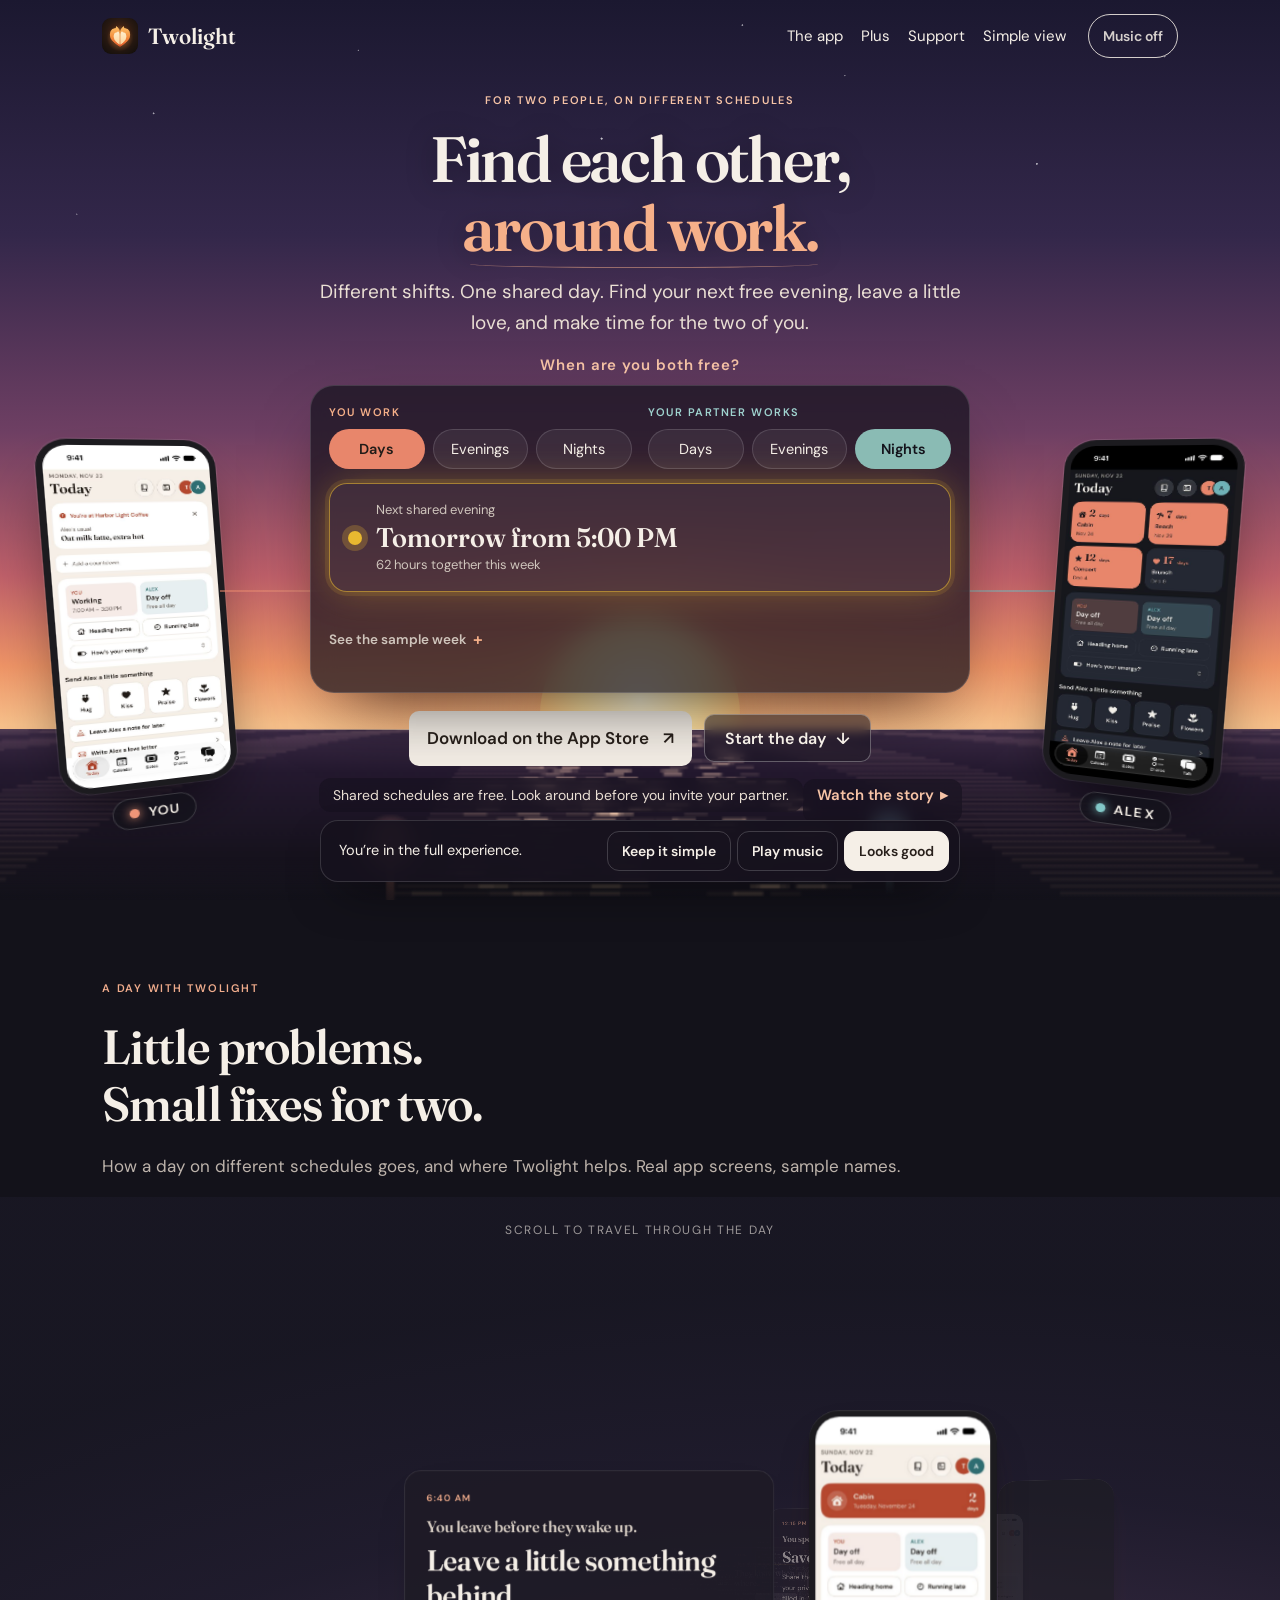
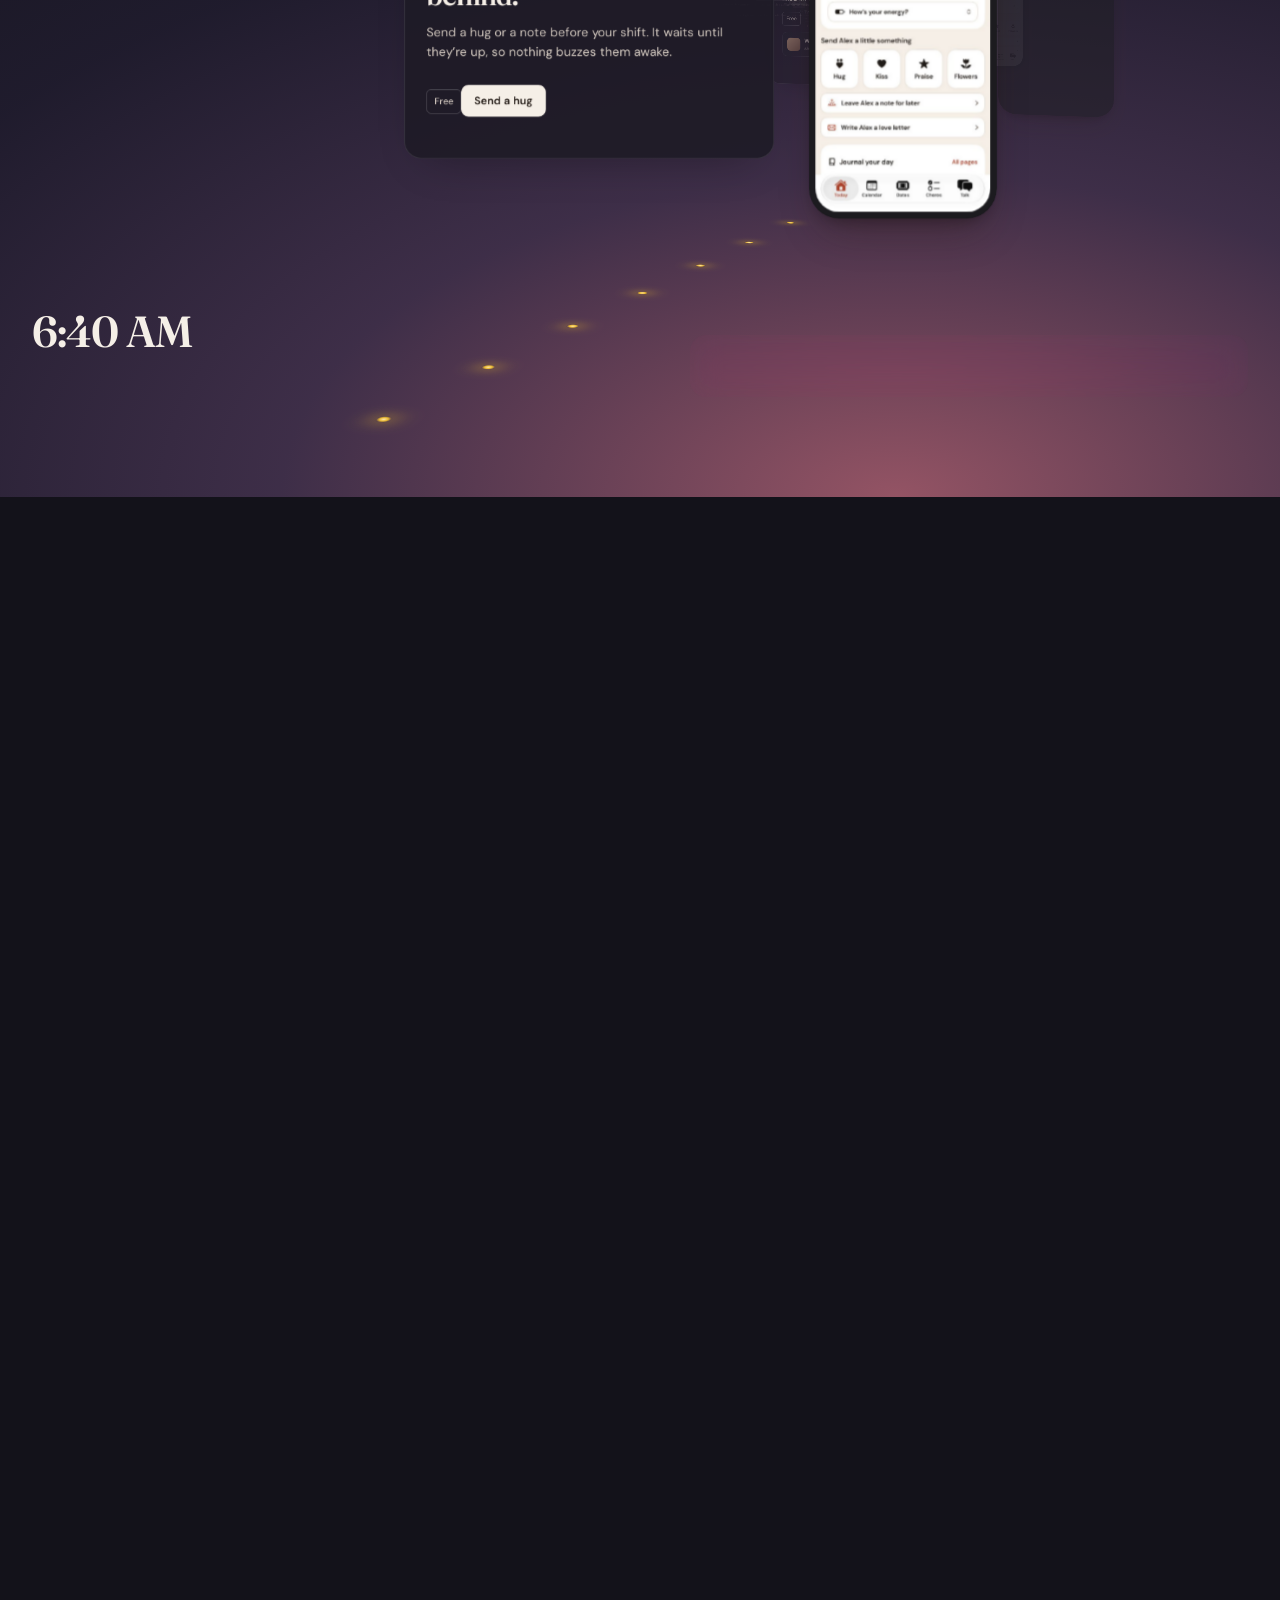
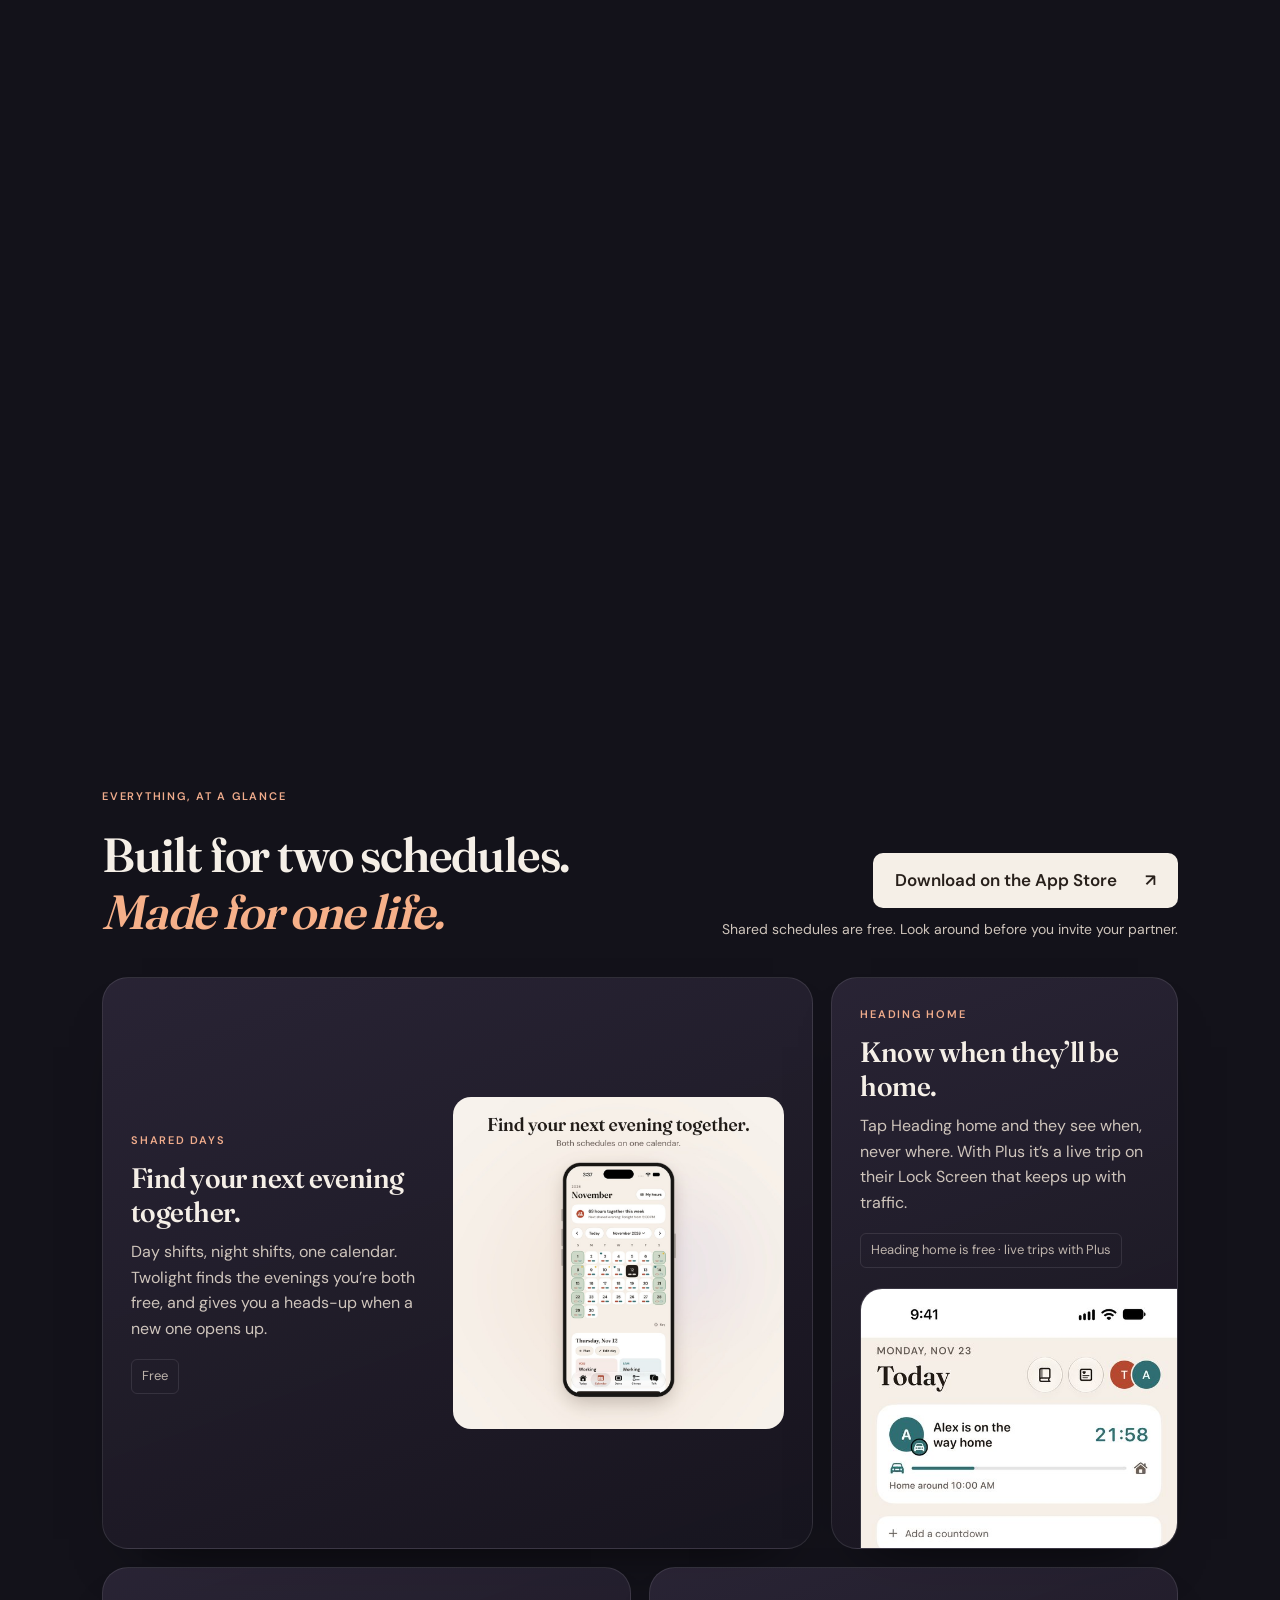
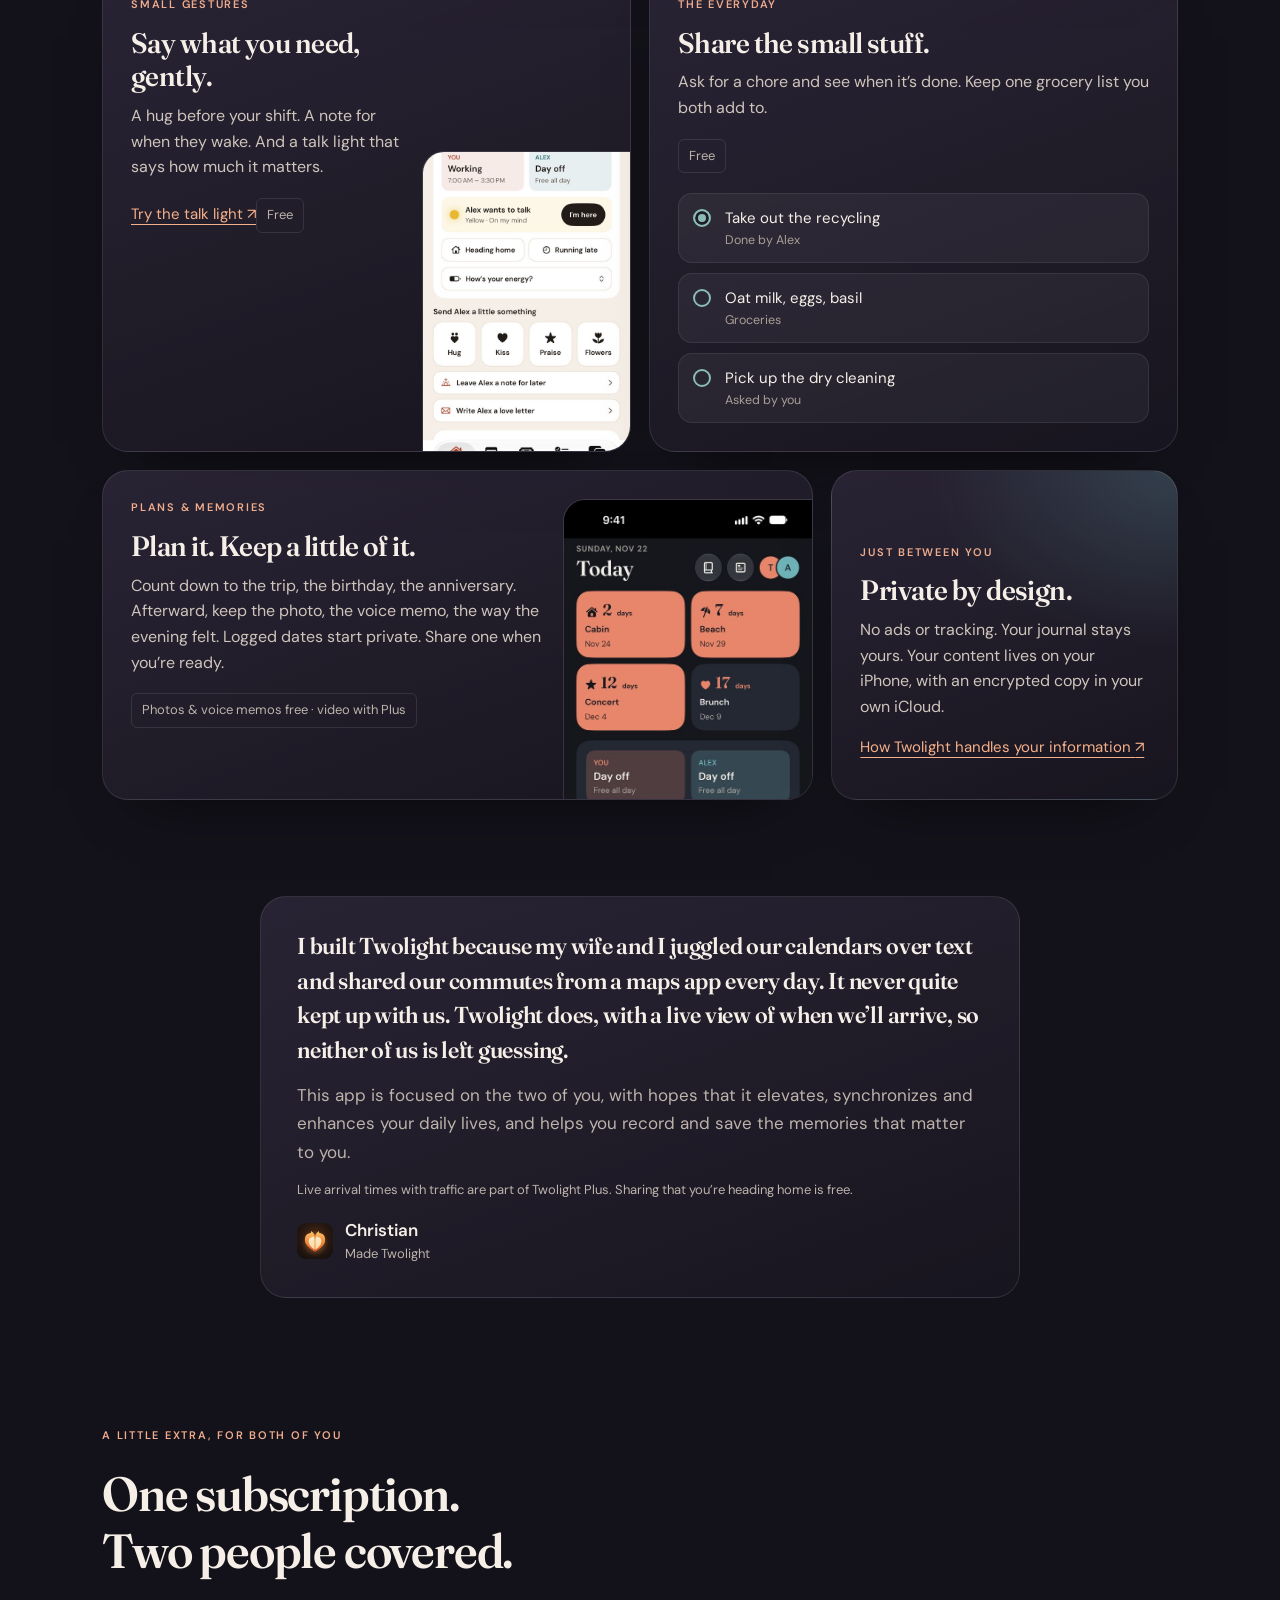
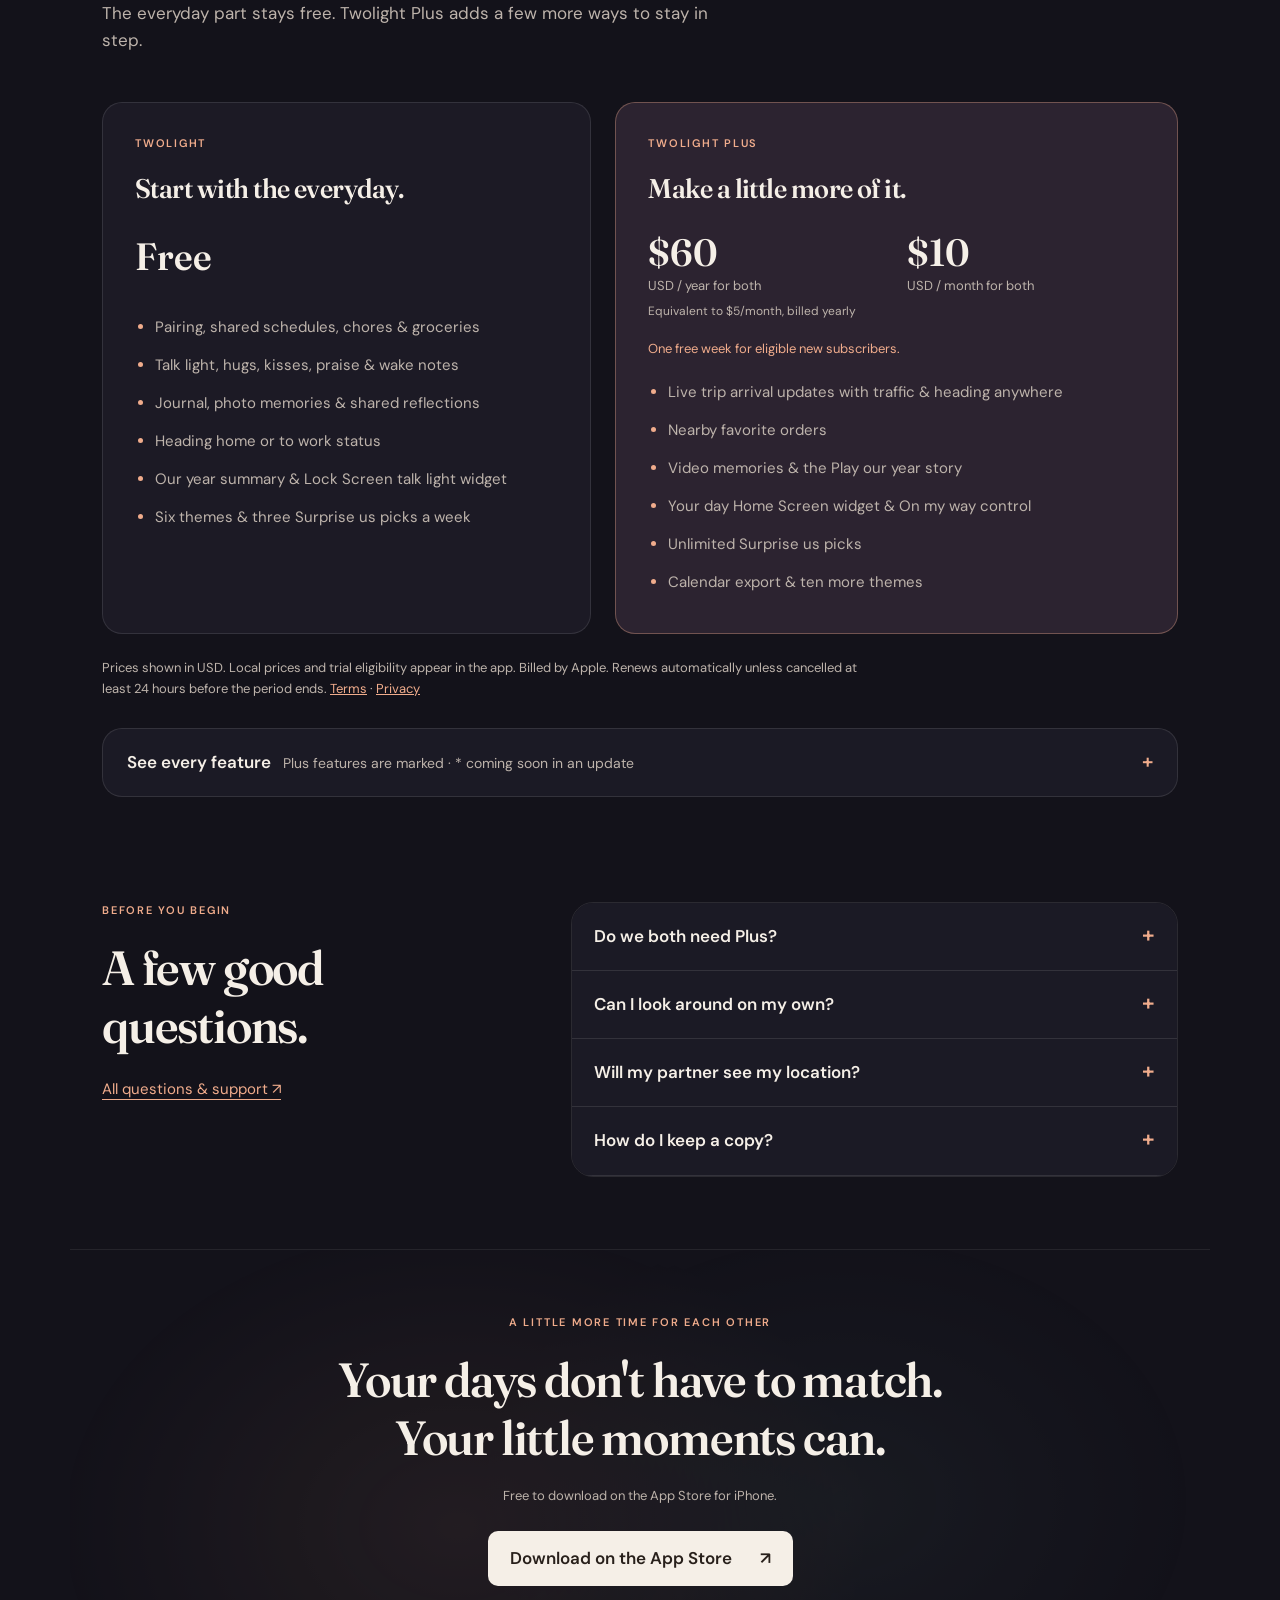
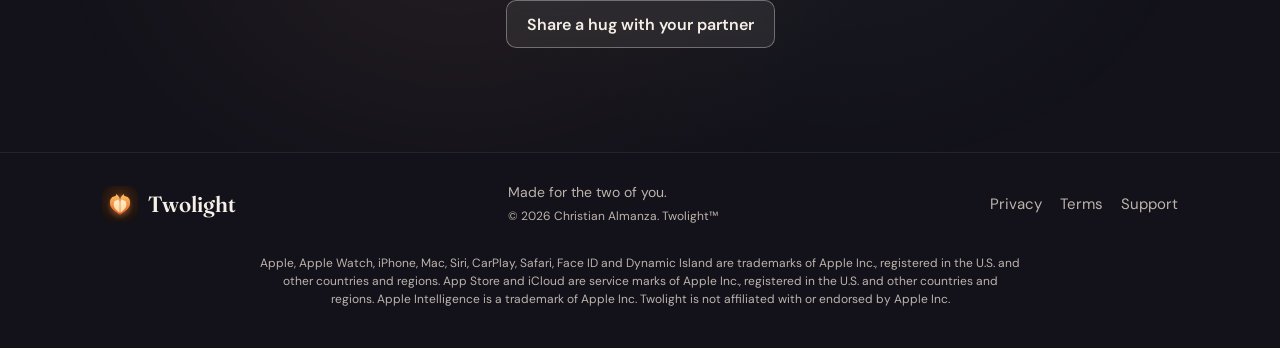
==== commit 21a8023e: "Merge claude/app-1.1 (coming-soon marks) into claude/day-timeline Co-Authored-By: Claude Opus 5.5 <n" ====
--- a/index.html
+++ b/index.html
@@ -26,8 +26,8 @@
 <link rel="icon" href="/icon.png">
 <link rel="apple-touch-icon" href="/icon.png">
 <link rel="preload" as="image" href="/media/twolight-poster.jpg?v=3" fetchpriority="high">
-<link rel="stylesheet" href="/style.css?v=2026-11-13-motion">
-<script src="/app.js?v=2026-11-12b" defer></script>
+<link rel="stylesheet" href="/style.css?v=2026-11-23-r4">
+<script src="/app.js?v=2026-11-23-r4" defer></script>
 <meta name="theme-color" content="#F5EFE7" media="(prefers-color-scheme: light)">
 <meta name="theme-color" content="#15171C" media="(prefers-color-scheme: dark)">
 <script type="application/ld+json">
@@ -47,7 +47,7 @@
 <body class="home"><a class="skip-link" href="#main">Skip to content</a><header><div class="wrap"><a class="brand" href="/"><img src="/icon.png" width="36" height="36" alt="">Twolight</a><nav aria-label="Main navigation"><a href="/#together">The app</a><a href="/#plus">Plus</a><a href="/support/">Support</a></nav></div></header>
 <main id="main">
 <section class="hero wrap" aria-labelledby="hero-title">
- <div class="hero-copy"><p class="eyebrow">FOR TWO PEOPLE, ON DIFFERENT SCHEDULES</p><h1 id="hero-title">Find each other,<br><em>around work.</em></h1><p class="lede">Different shifts. One shared day. Find your next free evening, leave a little love, and make time for the two of you.</p><a class="button" href="#together">Meet Twolight <span aria-hidden="true">↗</span></a><p class="availability"><span aria-hidden="true">●</span> <a href="https://apps.apple.com/app/id6831379597">Available on the App Store for iPhone</a></p></div>
+ <div class="hero-copy"><p class="eyebrow">FOR TWO PEOPLE, ON DIFFERENT SCHEDULES</p><h1 id="hero-title">Find each other,<br><em>around work.</em></h1><p class="lede">Different shifts. One shared day. Find your next free evening, leave a little love, and make time for the two of you.</p><div class="hero-cta"><a class="button" href="https://apps.apple.com/app/id6831379597">Download on the App Store <span aria-hidden="true">↗</span></a><a class="button quiet" href="#together">Meet Twolight</a></div><p class="hero-free">Shared schedules are free. Look around before you invite your partner.</p><p class="availability"><span aria-hidden="true">●</span> <a href="https://apps.apple.com/app/id6831379597">Available on the App Store for iPhone</a></p></div>
  <div class="hero-product"><figure class="film"><video id="film" aria-label="Twolight story film" controls muted loop playsinline preload="none" poster="/media/twolight-poster.jpg?v=3" aria-describedby="film-caption"><source src="/media/twolight.mp4?v=3" type="video/mp4">Your browser cannot play this film. <a href="/media/twolight.mp4?v=3">Open the product film</a>.</video><figcaption id="film-caption">How Twolight came together, and what it does for couples on different schedules. <span>Trip Live Activities and Home Screen widgets require Plus.</span></figcaption></figure></div>
 </section>
 <section class="try wrap" aria-labelledby="try-title"><div class="try-copy"><p class="eyebrow">TRY IT WITH YOUR SHIFTS</p><h2 id="try-title">When are you<br>both free?</h2><p>Pick your hours and your partner’s. Twolight works it out the way the app does: from both schedules, and from when each of you is probably asleep.</p></div>
@@ -68,6 +68,51 @@
   </form>
 </section>
 <div class="intro-strip"><div class="wrap"><span>Two schedules. One shared day.</span><span>A hug, even when you're apart.</span><span>Private by design.</span></div></div>
+<section id="day" class="day wrap" aria-labelledby="day-title">
+ <div class="section-heading"><p class="eyebrow">A DAY WITH TWOLIGHT</p><h2 id="day-title">Little problems.<br>Small fixes for two.</h2><p>How a day on different schedules goes, and where Twolight helps. Real app screens, sample names.</p></div>
+ <div class="day-runway"><div class="day-stage"><div class="day-sky" aria-hidden="true"><i class="sky-morning"></i><i class="sky-noon"></i><i class="sky-dusk"></i><i class="sky-night"></i></div><div class="day-world"><div class="day-lights" aria-hidden="true"></div>
+ <ol class="day-line">
+  <li class="moment" id="day-morning" style="--i:1">
+   <div class="moment-copy"><p class="moment-time"><span>6:40 AM</span></p><p class="moment-problem">You leave before they wake up.</p><h3>Leave a little something behind.</h3><p>Send a hug or a note before your shift. It waits until they’re up, so nothing buzzes them awake.</p><span class="badge">Free</span></div>
+   <figure class="moment-shot"><div class="tilt"><div class="phone"><img src="/media/day-morning.jpg" width="560" height="1217" loading="lazy" decoding="async" alt="Today in Twolight, with Hug, Kiss, Praise, Flowers and a note for later."></div></div></figure>
+  </li>
+  <li class="moment" id="day-gift" style="--i:2">
+   <div class="moment-copy"><p class="moment-time"><span>12:15 PM</span></p><p class="moment-problem">You spot the perfect gift while scrolling.</p><h3>Save it before you forget.</h3><p>Share the link from Safari or a shopping app. It lands in your private gift ideas with the name, price and picture filled in. Your partner never sees it.</p><span class="badge">Free</span></div>
+   <figure class="moment-shot"><div class="tilt"><div class="phone"><img src="/media/day-gift.jpg" width="560" height="1217" loading="lazy" decoding="async" alt="A link added to Twolight’s gift ideas, with Undo."></div></div></figure>
+  </li>
+  <li class="moment" id="day-order" style="--i:3">
+   <div class="moment-copy"><p class="moment-time"><span>3:30 PM</span></p><p class="moment-problem">You’re at their coffee shop and blank on their order.</p><h3>Their usual pops up.</h3><p>Save the little things in Favorites: their order, their size, the flowers they like. When you’re at that place, Twolight shows it on your screen.</p><span class="badge">Plus</span></div>
+   <figure class="moment-shot"><div class="tilt"><div class="phone"><img src="/media/day-order.jpg" width="560" height="1217" loading="lazy" decoding="async" alt="Today showing Alex’s usual order, an oat milk latte, at Harbor Light Coffee."></div></div></figure>
+  </li>
+  <li class="moment" id="day-late" style="--i:4">
+   <div class="moment-copy"><p class="moment-time"><span>5:42 PM</span></p><p class="moment-problem">The shift runs long. Again.</p><h3>They know when, not where.</h3><p>Tap Heading home or Running late and they see when you’ll be home. With Plus it’s a live trip on their Lock Screen that keeps up with traffic. Never your location.</p><span class="badge">Heading home is free · live trips with Plus</span></div>
+   <figure class="moment-shot"><div class="tilt"><div class="phone"><img src="/media/day-late.jpg" width="560" height="1217" loading="lazy" decoding="async" alt="Today showing Alex on the way home, home around 10:00."></div></div></figure>
+  </li>
+  <li class="moment" id="day-talk" style="--i:5">
+   <div class="moment-copy"><p class="moment-time"><span>9:10 PM</span></p><p class="moment-problem">Something’s on your mind.</p><h3>Say how much it matters.</h3><p>Turn on the talk light: green to catch up, yellow when something’s bugging you, red when it can’t wait. It stays lit until you’ve talked.</p><span class="badge">Free</span></div>
+   <figure class="moment-shot"><div class="tilt"><div class="phone"><img src="/media/day-talk.jpg" width="560" height="1217" loading="lazy" decoding="async" alt="Today showing Alex wants to talk, yellow, with an I’m here button."></div></div></figure>
+  </li>
+  <li class="moment" id="day-flowers" style="--i:6">
+   <div class="moment-copy"><p class="moment-time"><span>Saturday</span></p><p class="moment-problem">A long week and you’ve barely seen each other.</p><h3>Send flowers. Write a letter.</h3><p>Arrange a bouquet and send it. Or write a love letter that takes a couple of days to arrive, like real mail.</p><span class="badge">One bouquet a week free · more with Plus</span></div>
+   <figure class="moment-shot"><div class="tilt"><div class="phone"><img src="/media/day-flowers.jpg" width="560" height="1217" loading="lazy" decoding="async" alt="A bouquet arranged in Twolight, wrapped in purple paper."></div></div></figure>
+  </li>
+  <li class="moment" id="day-dates" style="--i:7">
+   <div class="moment-copy"><p class="moment-time"><span>Every day</span></p><p class="moment-problem">The dates that matter sneak up on you.</p><h3>Count down together.</h3><p>Your anniversary, their birthday, a trip you’re both waiting for. Keep the ones you care about on Today, and ask your partner to count down with you.</p><span class="badge">Free</span></div>
+   <figure class="moment-shot"><div class="tilt"><div class="phone"><img src="/media/day-countdowns.jpg" width="560" height="1217" loading="lazy" decoding="async" alt="Countdowns on Today: Cabin, Beach, Concert and Brunch."></div></div></figure>
+  </li>
+ </ol>
+ </div></div></div>
+</section>
+<section id="features" class="bento-section wrap" aria-labelledby="features-title"><div class="bento-head"><div><p class="eyebrow">EVERYTHING, AT A GLANCE</p><h2 id="features-title">Built for two schedules.<br><em>Made for one life.</em></h2></div><div class="bento-cta"><a class="button" href="https://apps.apple.com/app/id6831379597">Download on the App Store <span aria-hidden="true">↗</span></a><p class="hero-free">Shared schedules are free. Look around before you invite your partner.</p></div></div>
+ <div class="bento">
+  <article class="bento-card b-lead"><div class="bento-copy"><p class="eyebrow">SHARED DAYS</p><h3>Find your next evening together.</h3><p>Day shifts, night shifts, one calendar. Twolight finds the evenings you’re both free, and gives you a heads-up when a new one opens up.</p><span class="badge">Free</span></div><figure class="bento-shot square"><img src="/media/calendar.jpg?v=2" width="1080" height="1080" loading="lazy" decoding="async" alt="Twolight Calendar with both shifts and the next shared evening."></figure></article>
+  <article class="bento-card b-home"><div class="bento-copy"><p class="eyebrow">HEADING HOME</p><h3>Know when they’ll be home.</h3><p>Tap Heading home and they see when, never where. With Plus it’s a live trip on their Lock Screen that keeps up with traffic.</p><span class="badge">Heading home is free · live trips with Plus</span></div><figure class="bento-shot phone-crop"><img src="/media/day-late.jpg" width="560" height="1217" loading="lazy" decoding="async" alt="Today showing Alex on the way home, home around 10:00."></figure></article>
+  <article class="bento-card b-talk"><div class="bento-copy"><p class="eyebrow">SMALL GESTURES</p><h3>Say what you need, gently.</h3><p>A hug before your shift. A note for when they wake. And a talk light that says how much it matters.</p><a class="text-link" href="#day-talk">Try the talk light <span aria-hidden="true">↗</span></a><span class="badge">Free</span></div><figure class="bento-shot phone-crop"><img src="/media/day-talk.jpg" width="560" height="1217" loading="lazy" decoding="async" alt="Today showing Alex wants to talk, yellow, with an I’m here button."></figure></article>
+  <article class="bento-card b-every"><div class="bento-copy"><p class="eyebrow">THE EVERYDAY</p><h3>Share the small stuff.</h3><p>Ask for a chore and see when it’s done. Keep one grocery list you both add to.</p><span class="badge">Free</span></div><ul class="bento-list" aria-label="Examples"><li><i aria-hidden="true"></i>Take out the recycling<small>Done by Alex</small></li><li><i aria-hidden="true"></i>Oat milk, eggs, basil<small>Groceries</small></li><li><i aria-hidden="true"></i>Pick up the dry cleaning<small>Asked by you</small></li></ul></article>
+  <article class="bento-card b-keep"><div class="bento-copy"><p class="eyebrow">PLANS &amp; MEMORIES</p><h3>Plan it. Keep a little of it.</h3><p>Count down to the trip, the birthday, the anniversary. Afterward, keep the photo, the voice memo, the way the evening felt. Logged dates start private. Share one when you’re ready.</p><span class="badge">Photos &amp; voice memos free · video with Plus</span></div><figure class="bento-shot phone-crop"><img src="/media/day-countdowns-dark.jpg" width="560" height="1217" loading="lazy" decoding="async" alt="Countdowns on Today in the Midnight theme."></figure></article>
+  <article class="bento-card b-private"><div class="bento-copy"><p class="eyebrow">JUST BETWEEN YOU</p><h3>Private by design.</h3><p>No ads or tracking. Your journal stays yours. Your content lives on your iPhone, with an encrypted copy in your own iCloud.</p><a class="text-link" href="/privacy/">How Twolight handles your information <span aria-hidden="true">↗</span></a></div></article>
+ </div>
+</section>
 <section id="together" class="section wrap" aria-labelledby="together-title"><div class="section-heading"><p class="eyebrow">THE EVERYDAY, TOGETHER</p><h2 id="together-title">Different hours.<br>Still on the same team.</h2><p>You don't need matching schedules to make space for each other.</p></div>
  <nav class="story-nav" aria-label="Feature stories"><a href="#story-days" aria-label="Story 1 of 3: Shared days">01 <span>Days</span></a><a href="#story-talk" aria-label="Story 2 of 3: Small gestures">02 <span>Talk</span></a><a href="#story-memories" aria-label="Story 3 of 3: Memories">03 <span>Memories</span></a><span aria-hidden="true">Swipe →</span></nav>
  <div class="feature-track" role="region" aria-label="Three feature stories; swipe or use the story links" tabindex="0">
@@ -89,6 +134,7 @@
  <article class="memory-panel" id="story-memories"><div class="feature-copy"><p class="eyebrow">03 / MOMENTS TO KEEP</p><h3>The little things<br>become your story.</h3><p>Keep the photo, the voice memo, the way the evening felt. Logged dates start private. Share one when you’re ready.</p><span class="badge">Photos &amp; voice memos free · Video with Plus</span></div><figure class="memory-figure"><div class="memory-list"><div><span aria-hidden="true">01</span><p><strong>Dates &amp; memories</strong>Make a plan. Keep a little of it.</p></div><div><span aria-hidden="true">02</span><p><strong>A journal of your own</strong>Your thoughts stay yours.</p></div><div><span aria-hidden="true">03</span><p><strong>Your year together</strong>Look back at the moments you made.</p></div></div><figcaption>Private until you choose to share.</figcaption></figure></article>
  </div>
 </section>
+<aside class="founder-note wrap" aria-label="A note from Christian"><figure><blockquote><p>I built Twolight because my wife and I juggled our calendars over text and shared our commutes from a maps app every day. It never quite kept up with us. Twolight does, with a live view of when we’ll arrive, so neither of us is left guessing.</p><p>This app is focused on the two of you, with hopes that it elevates, synchronizes and enhances your daily lives, and helps you record and save the memories that matter to you.</p></blockquote><p class="founder-plus">Live arrival times with traffic are part of Twolight Plus. Sharing that you’re heading home is free.</p><figcaption><img src="/icon.png" width="36" height="36" alt=""><span>Christian<small>Made Twolight</small></span></figcaption></figure></aside>
 <section id="plus" class="plus-section"><div class="wrap"><div class="section-heading"><p class="eyebrow">A LITTLE EXTRA, FOR BOTH OF YOU</p><h2>One subscription.<br>Two people covered.</h2><p>The everyday part stays free. Twolight Plus adds a few more ways to stay in step.</p></div>
 <div class="plans"><article class="plan"><p class="eyebrow">TWOLIGHT</p><h3>Start with the everyday.</h3><p class="plan-price">Free</p><ul><li>Pairing, shared schedules, chores &amp; groceries</li><li>Talk light, hugs, kisses, praise &amp; wake notes</li><li>Journal, photo memories &amp; shared reflections</li><li>Heading home or to work status</li><li>Our year summary &amp; Lock Screen talk light widget</li><li>Six themes &amp; three Surprise us picks a week</li></ul></article>
 <article class="plan featured"><p class="eyebrow">TWOLIGHT PLUS</p><h3>Make a little more of it.</h3><div class="price"><div><strong>$60</strong><span>USD / year for both</span><small>Equivalent to $5/month, billed yearly</small></div><div><strong>$10</strong><span>USD / month for both</span></div></div><p class="trial">One free week for eligible new subscribers.</p><ul><li>Live trip arrival updates with traffic &amp; heading anywhere</li><li>Nearby favorite orders</li><li>Video memories &amp; the Play our year story</li><li>Your day Home Screen widget &amp; On my way control</li><li>Unlimited Surprise us picks</li><li>Calendar export &amp; ten more themes</li></ul></article></div>
--- a/style.css
+++ b/style.css
@@ -45,18 +45,8 @@
 
 /* Home */
 .hero { padding: 48px 0 24px; text-align: center; }
-.hero img.icon { width: 104px; height: 104px; border-radius: 24px; box-shadow: 0 10px 30px rgba(0,0,0,.15); margin-bottom: 24px; }
 .hero .lede { margin: 0 auto 28px; }
-.pill { display: inline-block; padding: 12px 22px; border-radius: 999px; background: var(--ink); color: var(--bg);
-  font-weight: 600; text-decoration: none; }
-.grid { display: grid; grid-template-columns: repeat(auto-fit, minmax(220px, 1fr)); gap: 14px; margin: 28px 0; }
-.card { background: var(--card); border: 1px solid var(--line); border-radius: 18px; padding: 20px; }
-.card h3 { margin-top: 0; }
-.card p { margin: 0; color: var(--muted); font-size: 15.5px; }
-.dot { display: inline-block; width: 10px; height: 10px; border-radius: 50%; background: var(--accent); margin-right: 8px; }
-.dot.p { background: var(--partner); }
 .price { display: flex; gap: 14px; flex-wrap: wrap; }
-.price .card { flex: 1 1 200px; }
 .price strong { font: 600 28px "Fraunces", Georgia, serif; display: block; }
 
 /* Legal pages */
@@ -491,3 +481,507 @@
 /* A last bit of warm light under the closing line and the 404, echoing the hero. */
 .closing, .not-found { position: relative; isolation: isolate; }
 .closing::before, .not-found::before { content: ""; position: absolute; inset: 0; z-index: -1; pointer-events: none; background: radial-gradient(ellipse 36% 62% at 34% 55%, #e8a68138, transparent), radial-gradient(ellipse 32% 56% at 68% 50%, #8abbb426, transparent); }
+
+/* A day with Twolight (launch 1.1): a timeline of moments, each a small problem and the screen that helps.
+   Desktop: phones swing through 3D as they pass, tied to scroll; pointer tilt on hover.
+   Phones: a swipeable row with a light coverflow turn. Reduced motion: still and flat. */
+.day { padding-block: 80px 24px; }
+.day-line { list-style: none; margin: 0; padding: 0; position: relative; }
+.day-line::before { content: ""; position: absolute; left: 7px; top: 12px; bottom: 12px; width: 1px; background: var(--line); }
+.moment { position: relative; display: grid; grid-template-columns: 1fr minmax(240px, 300px); align-items: center; gap: 56px;
+  padding: 0 0 72px 44px; }
+.moment:nth-child(even) { grid-template-columns: minmax(240px, 300px) 1fr; }
+.moment:nth-child(even) .moment-copy { order: 2; }
+.moment::before { content: ""; position: absolute; left: 1px; top: 6px; width: 13px; height: 13px; border-radius: 50%;
+  background: var(--bg); border: 2px solid var(--accent); box-sizing: border-box; }
+.moment-time { margin: 0 0 14px; font-size: 13px; font-weight: 600; letter-spacing: .12em; text-transform: uppercase; color: var(--accent); }
+.moment-problem { font: 600 clamp(19px, 2vw, 22px)/1.35 "Fraunces", Georgia, serif; color: var(--muted); margin: 0 0 8px; letter-spacing: -.01em; }
+.moment h3 { margin: 0 0 14px; }
+.moment-copy > p:not(.moment-time):not(.moment-problem) { color: var(--muted); max-width: 30em; }
+.moment-shot { margin: 0; perspective: 1100px; display: flex; justify-content: center; }
+.tilt { width: min(100%, 268px); transform: rotateX(var(--ty, 0deg)) rotateY(var(--tx, 0deg)); transition: transform .5s cubic-bezier(.22, 1, .36, 1);
+  transform-style: preserve-3d; will-change: transform; }
+.phone { width: 100%; aspect-ratio: 560 / 1217; border-radius: 42px; padding: 9px; background: #1c1b1f;
+  box-shadow: 0 1px 0 #ffffff22 inset, 0 30px 60px -18px #2a150c55, 0 12px 24px -12px #0006; transform-style: preserve-3d; }
+.phone img { display: block; width: 100%; height: 100%; border-radius: 33px; object-fit: cover; }
+.moment .badge { margin-top: 4px; }
+
+@media (prefers-reduced-motion: no-preference) {
+ @supports (animation-timeline: view()) {
+  .day-line::after { content: ""; position: absolute; left: 7px; top: 12px; bottom: 12px; width: 1px; background: var(--accent);
+    transform-origin: top; animation: day-fill linear both; animation-timeline: view(); animation-range: cover 10% cover 90%; }
+  @keyframes day-fill { from { transform: scaleY(0); } to { transform: scaleY(1); } }
+  .moment { --dir: 1; }
+  .moment:nth-child(even) { --dir: -1; }
+  .moment .phone { animation: phone-pass linear both; animation-timeline: view(); animation-range: cover 0% cover 100%; }
+  @keyframes phone-pass {
+   0%   { transform: translateY(70px) translateZ(-140px) rotateY(calc(var(--dir) * -32deg)) rotateX(14deg); opacity: .25; }
+   38%, 58% { transform: translateY(0) translateZ(0) rotateY(calc(var(--dir) * -7deg)) rotateX(3deg); opacity: 1; }
+   100% { transform: translateY(-60px) translateZ(-120px) rotateY(calc(var(--dir) * 22deg)) rotateX(-10deg); opacity: .35; }
+  }
+  .moment-copy { animation: copy-in linear both; animation-timeline: view(); animation-range: entry 15% cover 40%; }
+  @keyframes copy-in { from { opacity: 0; transform: translateY(26px); } to { opacity: 1; transform: none; } }
+  .moment::before { animation: dot-on linear both; animation-timeline: view(); animation-range: entry 40% cover 42%; }
+  @keyframes dot-on { to { background: var(--accent); box-shadow: 0 0 0 6px color-mix(in srgb, var(--accent) 18%, transparent); } }
+ }
+}
+
+@media (max-width: 899px) {
+ .day { padding-block: 56px 8px; }
+ .day-line { display: flex; align-items: flex-start; gap: 14px; overflow-x: auto; scroll-snap-type: x mandatory; overscroll-behavior-x: contain;
+   margin-inline: -24px; padding: 8px 24px 20px; scroll-padding-inline: 24px; scrollbar-width: none; }
+ .day-line::-webkit-scrollbar { display: none; }
+ .day-line::before, .day-line::after { display: none; }
+ .moment, .moment:nth-child(even) { flex: 0 0 84%; scroll-snap-align: start; display: flex; flex-direction: column-reverse; gap: 22px;
+   padding: 22px 20px 24px; background: var(--card); border: 1px solid var(--line); border-radius: 24px; }
+ .moment:nth-child(even) .moment-copy { order: 0; }
+ .moment::before { display: none; }
+ .tilt { width: 200px; }
+ .phone { border-radius: 34px; padding: 7px; }
+ .phone img { border-radius: 27px; }
+ .moment-copy > p:not(.moment-time):not(.moment-problem) { font-size: 16px; }
+ @media (prefers-reduced-motion: no-preference) {
+  @supports (animation-timeline: view()) {
+   .moment .phone { animation: phone-flow linear both; animation-timeline: view(inline); animation-range: cover 0% cover 100%; }
+   @keyframes phone-flow {
+    0%   { transform: rotateY(28deg) translateZ(-60px); }
+    50%  { transform: rotateY(0) translateZ(0); }
+    100% { transform: rotateY(-28deg) translateZ(-60px); }
+   }
+   .moment-copy { animation: none; }
+  }
+ }
+}
+
+/* ---------- A day with Twolight, v2: a 3D path you travel along (desktop, motion allowed, JS on) ----------
+   app.js adds .day-3d; without it (phones, Reduce Motion, no JS) the section stays the plain timeline above.
+   The camera follows a curving road of path lights; each moment waits at its own bend. Sky goes
+   morning -> noon -> dusk -> night with the day. transform and opacity only. */
+.day-3d { position: relative; max-width: none; padding: 0; }
+.day-3d .section-heading { max-width: 1140px; margin: 0 auto; padding: 80px 32px 0; }
+.day-3d .day-runway { position: relative; }
+.day-3d .day-stage { position: sticky; top: 0; height: 100vh; overflow: hidden; perspective: 1100px; perspective-origin: 50% 42%; }
+.day-3d .day-sky { position: absolute; inset: 0; pointer-events: none; }
+.day-3d .day-sky i { position: absolute; inset: 0; opacity: 0; }
+.day-3d .sky-morning { background: radial-gradient(120% 90% at 70% 100%, #b8667a 0%, #4a3656 40%, #231e33 75%, #1a1826 100%); opacity: 1; }
+.day-3d .sky-noon { background: radial-gradient(120% 90% at 50% 0%, #4c3d63 0%, #2c2540 50%, #1c1a28 100%); }
+.day-3d .sky-dusk { background: radial-gradient(120% 90% at 50% 100%, #f0a07a 0%, #a8526a 38%, #3a2a48 75%, #221d33 100%); }
+.day-3d .sky-night { background: radial-gradient(120% 90% at 50% 0%, #2b2f48 0%, #15171c 60%); }
+.day-3d .day-world { position: absolute; left: 50%; top: 50%; width: 0; height: 0; transform-style: preserve-3d; will-change: transform; }
+.day-3d .day-line { position: static; display: block; transform-style: preserve-3d; }
+.day-3d .day-line::before, .day-3d .day-line::after { display: none; }
+.day-3d .moment, .day-3d .moment:nth-child(even) { position: absolute; left: 0; top: 0; width: 820px; margin: -300px 0 0 -410px;
+  display: grid; grid-template-columns: 1fr 260px; gap: 48px; align-items: center; padding: 0;
+  transform-style: preserve-3d; will-change: transform, opacity; animation: none; }
+.day-3d .moment:nth-child(even) .moment-copy { order: 0; }
+.day-3d .moment::before { display: none; }
+.day-3d .moment-copy { animation: none !important; padding: 28px 30px; border-radius: 24px; color: #eadfd4;
+  background: rgba(30, 27, 38, .9); border: 1px solid rgba(255, 255, 255, .12); box-shadow: 0 24px 60px -30px #0005; }
+.day-3d .moment .phone { animation: none !important; }
+.day-3d .moment-shot { perspective: none; }
+.day-3d .day-lights { position: absolute; left: 0; top: 0; transform-style: preserve-3d; }
+.day-3d .day-lights b { position: absolute; left: -7px; top: -7px; width: 14px; height: 14px; border-radius: 50%;
+  background: radial-gradient(circle, #ffe7b0 0%, #e9b930 40%, transparent 72%); box-shadow: 0 0 22px 6px #e9b93066; }
+.day-3d .day-hud { position: absolute; left: 32px; right: 32px; bottom: 28px; display: flex; align-items: end; justify-content: space-between;
+  pointer-events: none; }
+.day-3d .day-clock { font: 600 clamp(28px, 3.4vw, 44px)/1 "Fraunces", Georgia, serif; letter-spacing: -.02em; color: #f5efe7;
+  transition: color .4s; }
+.day-3d .moment-copy h3 { color: #f5efe7; }
+.day-3d .moment-copy > p.moment-problem, .day-3d .moment-copy > p:not(.moment-time):not(.moment-problem) { color: #d9cfc5; }
+.day-3d .moment-copy .badge { color: #eadfd4; border-color: rgba(255, 255, 255, .22); }
+/* One look all day: a soft dark bar that reads on morning, dusk and night skies alike. */
+.day-3d .day-stops { display: flex; gap: 4px; pointer-events: auto; padding: 8px 12px; border-radius: 16px;
+  background: rgba(28, 24, 34, .72); border: 1px solid rgba(255, 255, 255, .14);
+  box-shadow: 0 12px 32px -14px rgba(0, 0, 0, .55); backdrop-filter: blur(14px) saturate(1.2); -webkit-backdrop-filter: blur(14px) saturate(1.2); }
+.day-3d .day-stops button { min-width: 44px; min-height: 44px; border: 0; background: none; color: rgba(245, 239, 231, .72); cursor: pointer; border-radius: 10px;
+  font: 600 11px/1 "DM Sans", sans-serif; letter-spacing: .1em; display: grid; place-items: center; gap: 6px; padding: 0 4px; }
+.day-3d .day-stops button::before { content: ""; width: 8px; height: 8px; border-radius: 50%; background: currentColor; opacity: .4;
+  transition: transform .25s, opacity .25s; }
+.day-3d .day-stops button[aria-current="true"]::before { opacity: 1; transform: scale(1.5); background: #f08a68; }
+.day-3d .day-stops button[aria-current="true"] { color: #fff; }
+.day-3d .day-stops button:hover { color: #fff; background: rgba(255, 255, 255, .08); }
+.day-3d .day-stops button::before { opacity: .55; }
+.day-3d .day-hint { position: absolute; top: 24px; left: 50%; transform: translateX(-50%); font-size: 12px; letter-spacing: .14em;
+  text-transform: uppercase; color: rgba(245, 239, 231, .6); transition: opacity .4s; }
+.day:not(.day-3d) .day-sky, .day:not(.day-3d) .day-lights { display: none; }
+.home .day.day-3d { max-width: none; padding-inline: 0; }
+
+/* ---------- Header switch, music, playable stops ---------- */
+.mode-switch { min-height: 44px; border: 0; background: none; color: var(--muted); font: inherit; font-size: 15px; cursor: pointer; padding: 0; }
+.mode-switch:hover { color: var(--ink); }
+.music-btn { min-height: 44px; padding: 0 14px; border-radius: 999px; margin-left: 4px; cursor: pointer;
+  border: 1px solid currentColor; background: none; color: inherit; font: 600 14px "DM Sans", sans-serif; opacity: .85; }
+.music-btn:hover { opacity: 1; }
+.mode-experience body.home > header .music-btn[aria-pressed="true"], .music-btn[aria-pressed="true"] { color: #f6b089; }
+.mode-experience .try, .mode-experience #story-talk { display: none; }
+.play-btn { display: inline-flex; align-items: center; min-height: 44px; margin-top: 14px; padding: 0 18px; border-radius: 10px; border: 0;
+  background: var(--button-bg, #a8412c); color: var(--button-ink, #fffaf5); font: 600 15px "DM Sans", sans-serif; cursor: pointer;
+  transition: transform .15s; }
+.play-btn:active { transform: scale(.96); }
+.play-note { font-size: 14px; color: var(--partner); margin: 10px 0 0; min-height: 1.4em; }
+.hug-fly { position: absolute; left: 34%; top: 62%; width: 26px; height: 26px; pointer-events: none; z-index: 5;
+  background: var(--accent); clip-path: path("M13 24 C13 24 1 16 1 8.5 C1 4.5 4 1.5 7.5 1.5 C10 1.5 12 3 13 5 C14 3 16 1.5 18.5 1.5 C22 1.5 25 4.5 25 8.5 C25 16 13 24 13 24Z");
+  animation: hug-fly 1.1s cubic-bezier(.22,1,.36,1) forwards; }
+@keyframes hug-fly { 0% { transform: translate(0,0) scale(.6); opacity: 0; } 15% { opacity: 1; transform: translate(10px,-10px) scale(1.1); }
+  100% { transform: translate(320px,-140px) scale(.5); opacity: 0; } }
+@media (prefers-reduced-motion: reduce) { .hug-fly { animation-duration: .01s; } }
+.moment-widget { display: block; }
+.moment-widget .overlap, .moment-widget .talk-figure { margin: 0; width: 100%; }
+.day-3d .moment-play, .day-3d .moment-play:nth-child(even) { width: 1080px; margin-left: -540px; grid-template-columns: 1fr 560px; }
+.day:not(.day-3d) .moment-play { grid-template-columns: 1fr minmax(300px, 560px); }
+@media (max-width: 760px) { .moment-widget { width: 100%; } .day-line .moment-play { flex-basis: 92%; } }
+
+/* Playable stops: gift drag, bouquet builder, countdown maker */
+.play { margin-top: 16px; }
+.play-btn.quiet { background: transparent; color: var(--ink); border: 1px solid var(--line); margin-left: 8px; }
+.play-btn:disabled { opacity: .45; cursor: default; }
+.gift-play { display: grid; grid-template-columns: 1fr 1fr; gap: 12px; align-items: stretch; }
+.gift-play .play-note { grid-column: 1 / -1; }
+.gift-item { display: flex; gap: 10px; align-items: center; padding: 10px 12px; border-radius: 14px; background: var(--card);
+  border: 1px solid var(--line); cursor: grab; touch-action: none; user-select: none; min-height: 56px; position: relative; z-index: 2;
+  transition: transform .25s cubic-bezier(.22,1,.36,1), box-shadow .2s, opacity .3s; }
+.gift-item.lift { cursor: grabbing; transition: none; box-shadow: 0 18px 30px -14px #0006; }
+.gift-item.saved { opacity: .4; cursor: default; }
+.gift-item i { width: 34px; height: 34px; border-radius: 9px; background: linear-gradient(135deg, #c9a27e, #7d5a44); flex: none; }
+.gift-item b, .gift-box b { display: block; font-size: 14px; }
+.gift-item small, .gift-box small { display: block; font-size: 12px; color: var(--muted); }
+.gift-box { border: 1.5px dashed var(--line); border-radius: 14px; padding: 10px 12px; display: grid; align-content: center; transition: border-color .2s, background .2s; }
+.gift-box.got { border-style: solid; border-color: var(--partner); background: color-mix(in srgb, var(--partner) 10%, transparent); }
+.bouquet-play { text-align: center; }
+.bq { width: 100%; max-width: 280px; height: auto; display: block; margin: 0 auto; overflow: visible; transition: transform .6s cubic-bezier(.22,1,.36,1), opacity .6s; }
+.bq-stems path { fill: none; stroke: #6f9a74; stroke-width: 2.5; stroke-linecap: round; }
+.bq-flower { animation: bq-in .45s cubic-bezier(.34,1.56,.64,1) both; }
+@keyframes bq-in { from { transform-box: fill-box; opacity: 0; } to { opacity: 1; } }
+.bq-rose circle { fill: #c8473b; } .bq-rose .in { fill: #9c2f28; }
+.bq-tulip path { fill: #e98aa6; }
+.bq-daisy ellipse { fill: #fffaf0; stroke: #e6dccf; } .bq-daisy .in { fill: #e9b930; }
+.bq-green path { fill: #7fa883; }
+.bq-wrap { fill: #ead9c8; stroke: #d7c2ad; opacity: 0; transition: opacity .5s; }
+.bq-ribbon { fill: #b5482f; opacity: 0; transition: opacity .5s .2s; }
+.bq.wrapped .bq-wrap, .bq.wrapped .bq-ribbon { opacity: 1; }
+.bq.sent { transform: translate(140px, -120px) scale(.4) rotate(12deg); opacity: 0; }
+.bq-pick { display: flex; flex-wrap: wrap; gap: 8px; justify-content: center; margin: 14px 0 6px; }
+.bq-pick button { min-height: 44px; padding: 0 14px; border-radius: 999px; border: 1px solid var(--line); background: var(--card); color: var(--ink);
+  font: 600 13px "DM Sans", sans-serif; cursor: pointer; }
+.bq-pick button:active { transform: scale(.95); }
+.bq-actions { margin-top: 4px; }
+.cd-play { display: grid; grid-template-columns: 1fr 160px; gap: 10px 12px; align-items: end; }
+.cd-play label { display: grid; gap: 4px; font-size: 12px; font-weight: 600; color: var(--muted); }
+.cd-play input { min-height: 44px; border-radius: 10px; border: 1px solid var(--line); background: var(--card); color: var(--ink); padding: 0 12px; font: 15px "DM Sans", sans-serif; }
+.cd-play .play-btn { grid-column: 1 / -1; justify-self: start; margin-top: 2px; }
+.cd-tiles { grid-column: 1 / -1; display: grid; grid-template-columns: repeat(2, 1fr); gap: 8px; }
+.cd-tile { border-radius: 14px; padding: 10px 12px; background: var(--card); border: 1px solid var(--line); animation: cd-in .4s cubic-bezier(.22,1,.36,1); }
+.cd-tile b { font: 600 26px "Fraunces", Georgia, serif; color: var(--accent); } .cd-tile small { font-size: 11px; color: var(--accent); margin-left: 4px; }
+.cd-tile span { display: block; font-weight: 600; font-size: 14px; } .cd-tile em { font-style: normal; font-size: 12px; color: var(--muted); }
+.cd-tile.soon { background: #b4533a; border-color: #b4533a; } .cd-tile.soon * { color: #fffaf5 !important; }
+@keyframes cd-in { from { opacity: 0; transform: translateY(10px) scale(.96); } to { opacity: 1; transform: none; } }
+@media (prefers-reduced-motion: reduce) { .bq-flower, .cd-tile { animation: none; } .bq { transition: none; } }
+.day-3d #day-flowers.moment-play { grid-template-columns: 1fr 380px; width: 900px; margin-left: -450px; }
+
+/* ---------- Hero, experience mode: the opening shot of the day ----------
+   A twilight horizon, the path of lights starting at your feet, you (clay) and your partner (teal) as two lights on it,
+   and two phones floating above with a hug travelling between them. Scrolling flies you down the road into the day. */
+.mode-experience body.home > header { position: absolute; left: 0; right: 0; top: 0; z-index: 6; border: 0; background: none; }
+.mode-experience body.home > header .brand, .mode-experience body.home > header nav a, .mode-experience body.home > header .mode-switch, .mode-experience body.home > header .music-btn { color: #f5efe7; }
+.mode-experience .hero { position: relative; max-width: none; min-height: 100vh; margin: 0; padding: 0; display: block; overflow: hidden; isolation: isolate; color: #f5efe7; }
+.mode-experience .hero .hero-product { display: none; }
+.mode-experience .hero-copy { position: relative; z-index: 3; max-width: 760px; margin: 0 auto; padding: 92px 24px 0; text-align: center; }
+.mode-experience .hero .eyebrow { color: #f6c3a6; }
+.mode-experience .hero h1 { color: #f5efe7; font-size: clamp(44px, 6.2vw, 84px); text-shadow: 0 2px 30px #0005; }
+.mode-experience .hero h1 em { color: #f6b089; }
+.mode-experience .hero .lede { color: #eadfd4; margin-inline: auto; }
+.mode-experience .hero .button { background: #f5efe7; color: #28201b; }
+.mode-experience .hero .availability, .mode-experience .hero .availability a { color: #eadfd4; }
+.hero-ghost { display: inline-flex; align-items: center; gap: 10px; min-height: 48px; padding: 0 20px; border-radius: 10px; cursor: pointer;
+  border: 1px solid #ffffff55; background: #ffffff12; color: #f5efe7; font: 600 16px "DM Sans", sans-serif; text-decoration: none;
+  backdrop-filter: blur(6px); -webkit-backdrop-filter: blur(6px); }
+.hero-ghost:hover { background: #ffffff22; }
+.hero-scene { position: absolute; inset: 0; z-index: 1; pointer-events: none; perspective: 900px; perspective-origin: 50% 80%; }
+.hs-stars { position: absolute; inset: 0 0 30% 0; background-image: radial-gradient(1.2px 1.2px at 12% 18%, #fff9 50%, transparent), radial-gradient(1px 1px at 28% 8%, #fff7 50%, transparent),
+  radial-gradient(1.4px 1.4px at 47% 22%, #fffb 50%, transparent), radial-gradient(1px 1px at 66% 12%, #fff6 50%, transparent), radial-gradient(1.3px 1.3px at 81% 26%, #fff9 50%, transparent),
+  radial-gradient(1px 1px at 91% 9%, #fff7 50%, transparent), radial-gradient(1px 1px at 6% 34%, #fff5 50%, transparent), radial-gradient(1.2px 1.2px at 58% 4%, #fff8 50%, transparent); }
+.hs-phones { position: absolute; left: 50%; top: 70%; width: 0; height: 0; transform-style: preserve-3d; perspective: 1000px; z-index: 2; will-change: transform, opacity; }
+.hs-phone { position: absolute; width: 160px; aspect-ratio: 560 / 1217; padding: 6px; border-radius: 28px; background: #1c1b1f;
+  box-shadow: 0 30px 60px -20px #000a, 0 0 0 1px #ffffff1a; top: -190px; }
+.hs-phone img { width: 100%; height: 100%; object-fit: cover; border-radius: 22px; display: block; }
+.hs-phone.mine { left: -580px; transform: rotateY(26deg) rotateZ(-4deg); }
+.hs-phone.theirs { left: 420px; transform: rotateY(-26deg) rotateZ(4deg); }
+.hs-phone .who { position: absolute; left: 0; right: 0; bottom: -30px; text-align: center; font: 600 11px "DM Sans", sans-serif; letter-spacing: .14em; text-transform: uppercase; }
+.hs-phone.mine .who { color: #f6b089; } .hs-phone.theirs .who { color: #9fd3cf; }
+.hs-link { position: absolute; left: -420px; top: -40px; width: 840px; height: 2px; background: linear-gradient(90deg, #e8866b, #f5efe7aa, #6fb3b8); opacity: .55; }
+.hs-hug { position: absolute; left: -420px; top: -51px; width: 22px; height: 22px; background: #f6b089; opacity: 0;
+  clip-path: path("M11 20 C11 20 1 13.5 1 7.5 C1 4 3.5 1.5 6.5 1.5 C8.5 1.5 10 2.8 11 4.5 C12 2.8 13.5 1.5 15.5 1.5 C18.5 1.5 21 4 21 7.5 C21 13.5 11 20 11 20Z"); }
+.hs-hug.go { animation: hs-hug 1.6s cubic-bezier(.45,0,.2,1) forwards; }
+@keyframes hs-hug { 0% { opacity: 0; transform: translateX(0) scale(.6); } 12% { opacity: 1; } 50% { transform: translateX(409px) translateY(-60px) scale(1.2); }
+  88% { opacity: 1; } 100% { opacity: 0; transform: translateX(818px) scale(.7); } }
+.film-dialog { border: 0; padding: 0; background: transparent; width: min(960px, 92vw); max-height: 92vh; overflow: visible; }
+.film-dialog[open] { display: flex; flex-direction: column; gap: 12px; }
+.film-dialog::backdrop { background: #0b0b10e6; }
+.film-dialog .film { margin: 0; }
+.film-dialog video { width: 100%; max-height: calc(92vh - 120px); border-radius: 18px; display: block; background: #000; }
+.film-dialog figcaption { color: #d9cfc5; font-size: 13px; margin-top: 8px; }
+.film-dialog .close { align-self: flex-end; display: inline-flex; align-items: center; gap: 8px; min-height: 44px; padding: 0 18px; border-radius: 999px;
+  border: 1px solid #ffffff55; background: #f5efe7; color: #28201b; font: 600 15px "DM Sans", sans-serif; cursor: pointer; }
+.film-dialog .close:hover { background: #fff; }
+@media (max-width: 1180px) {
+  .hs-phone.mine { left: -470px; } .hs-phone.theirs { left: 310px; }
+  .hs-link { left: -310px; width: 620px; } .hs-hug { left: -310px; }
+}
+@media (max-width: 899px) {
+  .hs-phones { top: 84%; }
+  .hs-phone { width: 104px; top: -120px; } .hs-phone.mine { left: -150px; } .hs-phone.theirs { left: 46px; }
+  .hs-link { left: -46px; width: 92px; top: -40px; } .hs-hug { left: -46px; top: -51px; }
+  @keyframes hs-hug { 0% { opacity: 0; transform: translateX(0) scale(.6); } 12% { opacity: 1; } 50% { transform: translateX(35px) translateY(-20px) scale(1.1); } 88% { opacity: 1; } 100% { opacity: 0; transform: translateX(70px) scale(.7); } }
+}
+/* Simple mode: the same sky, still. */
+.mode-simple .hero { position: relative; }
+
+/* Review fixes (Nov 23) */
+.mode-experience .hero .availability { display: none; }
+@media (prefers-reduced-motion: reduce) { .hs-hug, .hs-hug.go { animation: none !important; opacity: 0 !important; } }
+@media (max-width: 899px) {
+  .moment, .moment:nth-child(even) { min-width: 0; box-sizing: border-box; }
+  .moment-play, .moment-play:nth-child(even) { flex-direction: column; }   /* heading first, then the thing to try */
+  .moment-play * { max-width: 100%; box-sizing: border-box; }
+  .moment input, .moment select, .moment textarea { font-size: 16px; }    /* no iPhone focus zoom */
+}
+.mode-experience .hero h1:focus { outline: none; }
+@media (max-width: 1180px) and (min-width: 900px) { .hs-phones { top: 90%; } .hs-phone { width: 130px; } }
+@media (max-width: 899px) { .hs-phones { display: none; } .music-btn { min-height: 36px; } }
+
+/* ---------- Experience: one dark palette, top to bottom (whatever the system appearance) ---------- */
+.mode-experience .home { --bg: #13121a; --card: #1f1d28; --ink: #f5efe7; --muted: #bdb3ab; --line: rgba(255,255,255,.1); --accent: #f0ac8c;
+  --partner: #8abbb4; --section-bg: transparent; --featured-bg: rgba(40,34,48,.82); --button-bg: #f5efe7; --button-ink: #28201b; --button-hover: #ffffff;
+  color-scheme: dark; }
+.mode-experience body.home { background: #13121a; }
+.mode-experience main, .mode-experience footer { position: relative; z-index: 1; }
+.mode-experience .intro-strip, .mode-experience #together, .mode-experience .privacy-note { display: none; }
+.mode-experience .plus-section { background: transparent; border-color: transparent; }
+.mode-experience .plan { background: rgba(31, 29, 40, .86); border-color: rgba(255,255,255,.1); }
+.mode-experience .plan.featured { background: rgba(48, 38, 52, .9); border-color: rgba(240,172,140,.35); }
+.mode-experience .faq-list details, .mode-experience .all-features { background: rgba(31, 29, 40, .8); border-color: rgba(255,255,255,.1); }
+.mode-experience .closing, .mode-experience footer { border-color: rgba(255,255,255,.08); }
+.mode-experience .closing::before { opacity: .35; }
+.day-3d .day-sky i { mix-blend-mode: normal; }
+.day-3d .day-sky { opacity: .78; }
+
+/* Ribbons: a fixed canvas behind everything. */
+.ribbons { position: fixed; inset: 0; width: 100vw; height: 100vh; z-index: 0; pointer-events: none; }
+
+/* ---------- Bento: the app at a glance (experience mode) ---------- */
+.bento-section { display: none; }
+.mode-experience .bento-section { display: block; padding-block: 96px 72px; }
+.bento-head { display: flex; align-items: end; justify-content: space-between; gap: 32px; margin-bottom: 36px; }
+.bento-head h2 { margin: 0; }
+.bento-head h2 em { color: #f6b089; font-style: italic; }
+.bento { display: grid; grid-template-columns: repeat(12, 1fr); gap: 18px; }
+.bento-card { position: relative; overflow: hidden; display: grid; gap: 20px; padding: 28px; border-radius: 26px;
+  background: linear-gradient(160deg, rgba(44, 38, 56, .88), rgba(24, 22, 32, .9)); border: 1px solid rgba(255,255,255,.1);
+  box-shadow: 0 30px 60px -40px #000c; transition: border-color .25s; }
+.bento-card:hover { border-color: rgba(240, 172, 140, .35); }
+.bento-card h3 { font-size: clamp(24px, 2.2vw, 30px) !important; margin: 0 0 10px !important; }
+.bento-copy p:not(.eyebrow) { color: #cfc5bc; margin: 0 0 14px; font-size: 16px; }
+.bento-copy .eyebrow { margin-bottom: 12px; }
+.bento-copy .badge { display: inline-block; margin-top: 4px; }
+.bento-copy .text-link { display: inline-block; margin: 0 0 12px; color: #f6b089; }
+.b-lead  { grid-template-columns: 1fr 1.1fr; align-items: center; }
+.b-every { align-content: space-between; }
+.b-talk  { grid-template-columns: 1.2fr .8fr; }
+.b-home  { grid-template-columns: 1fr; }
+.b-keep  { grid-template-columns: 1.3fr .7fr; }
+.b-private { align-content: end;
+  background: radial-gradient(120% 90% at 100% 0%, rgba(111,179,184,.22), transparent 60%), linear-gradient(160deg, rgba(44,38,56,.88), rgba(24,22,32,.9)); }
+.bento-shot { margin: 0; }
+.bento-shot.square img { width: 100%; height: auto; border-radius: 18px; display: block; }
+.bento-shot.phone-crop { align-self: end; margin: 0 -28px -28px 0; height: 300px; overflow: hidden; border-radius: 22px 0 0 0;
+  border: 1px solid rgba(255,255,255,.12); border-right: 0; border-bottom: 0; }
+.bento-shot.phone-crop img { width: 100%; height: auto; display: block; }
+.bento-list { list-style: none; margin: 0; padding: 0; display: grid; gap: 10px; }
+.bento-list li { display: grid; grid-template-columns: 22px 1fr; column-gap: 10px; padding: 12px 14px; border-radius: 14px;
+  background: rgba(255,255,255,.05); border: 1px solid rgba(255,255,255,.08); font-size: 15px; color: #f5efe7; }
+.bento-list li small { grid-column: 2; color: #a99f97; font-size: 12.5px; }
+.bento-list i { grid-row: span 2; width: 18px; height: 18px; margin-top: 3px; border-radius: 50%; border: 2px solid #8abbb4; }
+.bento-list li:first-child i { background: #8abbb4; box-shadow: inset 0 0 0 3px #1f1d28; }
+/* Desktop: calendar + heading home, talk + everyday, keep + private. Spans live only here, so they never leak to phones. */
+@media (min-width: 1024px) {
+  .b-lead  { grid-column: span 8; }
+  .b-home  { grid-column: span 4; }
+  .b-talk  { grid-column: span 6; }
+  .b-every { grid-column: span 6; }
+  .b-keep  { grid-column: span 8; }
+  .b-private { grid-column: span 4; }
+}
+/* Tablets: two columns. Phones: one. Never wider than the screen. */
+@media (max-width: 1023px) {
+  .bento { grid-template-columns: repeat(2, minmax(0, 1fr)); }
+  .bento-card { grid-template-columns: 1fr; min-width: 0; }
+  .b-lead, .b-keep { grid-column: 1 / -1; }
+}
+@media (max-width: 680px) {
+  .mode-experience .bento-section { padding-block: 64px 48px; }
+  .bento-head { flex-direction: column; align-items: start; }
+  .bento { grid-template-columns: minmax(0, 1fr); }
+  .bento-card { padding: 22px; }
+  .bento-shot.phone-crop { margin: 0 -22px -22px 0; height: 240px; }
+}
+@media (prefers-reduced-motion: reduce) { .bento-card { transition: none; } }
+
+/* ---------- Hero v2: a real sunset over the sea (Nov 23) ---------- */
+.mode-experience .hero { background: linear-gradient(180deg, #1b1830 0%, #33274a 26%, #6e3f63 48%, #c0606a 64%, #ef9466 74%, #f7c08a 80.5%, #f7c08a 81%, #2c1f36 81.05%, #13121a 100%); }
+.hs-skyclip { position: absolute; left: 0; right: 0; top: 0; height: 81%; overflow: hidden; }
+.hs-sun { position: absolute; left: 50%; bottom: -86px; will-change: transform; width: 200px; height: 200px; margin: 0 0 0 -100px; border-radius: 50%;
+  background: radial-gradient(circle at 50% 42%, #fff6d8 0%, #ffe2a2 38%, #ffb86e 78%, #ff9a5a 100%);
+  box-shadow: 0 0 40px 10px #ffb47055, 0 0 120px 40px #ff8f5a33; }
+.hs-glow { position: absolute; left: 50%; bottom: -260px; width: 900px; height: 520px; margin-left: -450px; border-radius: 50%;
+  background: radial-gradient(closest-side, #ffcf9a88, #ff9a6a33 45%, transparent 75%); }
+.hs-horizon { position: absolute; left: 0; right: 0; top: 81%; height: 1px; background: linear-gradient(90deg, transparent, #ffd7a8aa 30%, #fff0d0 50%, #ffd7a8aa 70%, transparent); }
+.hs-sea { position: absolute; left: 0; right: 0; top: 81%; bottom: 0; width: 100%; height: 19%; }
+.hs-phone .who { bottom: -40px; display: flex; align-items: center; justify-content: center; gap: 8px; left: 50%; right: auto; transform: translateX(-50%);
+  padding: 6px 14px; border-radius: 999px; background: rgba(20, 18, 28, .78); border: 1px solid rgba(255,255,255,.16);
+  font: 600 13px "DM Sans", sans-serif; letter-spacing: .08em; color: #f5efe7 !important; white-space: nowrap; }
+.hs-phone .who i { width: 9px; height: 9px; border-radius: 50%; }
+.hs-phone.mine .who i { background: #f09678; box-shadow: 0 0 10px #f09678; }
+.hs-phone.theirs .who i { background: #82c8c8; box-shadow: 0 0 10px #82c8c8; }
+.mode-experience .hero .hero-ghost { background: rgba(22, 18, 30, .5); border-color: rgba(255,255,255,.3); }
+.mode-experience .hero .hero-ghost:hover { background: rgba(22, 18, 30, .68); }
+
+/* ---------- Pass 47 (Nov 23): playable hero, free line, welcome bar, beats, bento, share hug, FAQ ---------- */
+/* Both modes: Download leads, with the free line beside it. */
+.hero-cta { display: flex; flex-wrap: wrap; gap: 12px; align-items: center; }
+.button.quiet { background: transparent; color: var(--ink); border: 1px solid var(--line); }
+.button.quiet:hover { background: color-mix(in srgb, var(--ink) 6%, transparent); }
+.hero-free { margin: 12px 0 0; font-size: 14px; color: var(--muted); }
+.mode-experience .hero-cta { justify-content: center; }
+.mode-experience .hero .hero-free { color: #eadfd4; text-shadow: 0 1px 12px #0008; }
+.hero-watch { display: inline-flex; gap: 6px; margin-top: 10px; border: 0; background: none; font: 600 15px "DM Sans", sans-serif; cursor: pointer; color: #f6c3a6; padding: 10px 4px; min-height: 44px; }
+.mode-experience .hero .lede { max-width: 34em; margin-bottom: 20px; }
+
+/* The picker, in the hero. */
+.hero-play { max-width: 540px; margin: 0 auto 22px; text-align: left; }
+.hero-play-q { margin: 0 0 10px; text-align: center; font: 600 15px "DM Sans", sans-serif; letter-spacing: .06em; color: #f6c3a6; }
+.hero-play .overlap { --bg: rgba(255,255,255,.06); --line: rgba(255,255,255,.14); --button-bg: #e8866b; --button-ink: #221c18; --partner: #8abbb4; --partner-ink: #13121a; --glow: #e9b930;
+  padding: 18px; gap: 14px; background: rgba(22, 18, 30, .72); border-color: rgba(255,255,255,.14); color: #f5efe7;
+  backdrop-filter: blur(12px); -webkit-backdrop-filter: blur(12px); box-shadow: 0 30px 70px -30px #000c; }
+.hero-play .overlap legend { color: #f6b089; } .hero-play .overlap .them legend { color: #9fd3cf; }
+.hero-play .seg span { min-height: 44px; font-size: 15px; }
+.hero-play .answer { background: rgba(255,255,255,.05); border-color: rgba(255,255,255,.12); transition: box-shadow .5s, border-color .5s; }
+.hero-play .answer small, .hero-play .answer span { color: #cfc5bc; }
+.hero-play .answer.lit { border-color: rgba(233,185,48,.6); box-shadow: 0 0 0 4px rgba(233,185,48,.12), 0 0 40px -6px rgba(233,185,48,.45); }
+.ov-more summary { cursor: pointer; font-size: 13.5px; color: #cfc5bc; list-style: none; min-height: 32px; display: flex; align-items: center; gap: 6px; }
+.ov-more summary::-webkit-details-marker { display: none; }
+.ov-more summary::after { content: "+"; color: #f6b089; font-size: 17px; }
+.ov-more[open] summary::after { content: "–"; }
+.ov-more .strip { margin-top: 8px; }
+.ov-more .overlap-note { margin-top: 10px; color: #a99f97; }
+@media (max-width: 899px) {
+  .mode-experience .hero-copy { padding-top: 172px; padding-bottom: 150px; }
+  .hero-play .overlap { padding: 14px; }
+  .mode-experience .hero-cta { flex-direction: column; align-items: stretch; }
+}
+
+/* Welcome bar: small, at the bottom, never in the way. */
+.welcome-bar { position: fixed; left: 50%; bottom: 18px; transform: translateX(-50%); z-index: 40; width: min(640px, calc(100% - 24px));
+  display: flex; align-items: center; justify-content: space-between; gap: 12px; flex-wrap: wrap; padding: 10px 10px 10px 18px; border-radius: 18px;
+  background: rgba(22, 18, 30, .92); border: 1px solid rgba(255,255,255,.14); color: #f5efe7; box-shadow: 0 20px 50px -20px #000c;
+  backdrop-filter: blur(14px); -webkit-backdrop-filter: blur(14px); font-size: 14.5px; }
+.welcome-bar p { margin: 0; }
+.welcome-bar div { display: flex; gap: 6px; flex-wrap: wrap; }
+.welcome-bar button { min-height: 40px; padding: 0 14px; border-radius: 12px; border: 1px solid rgba(255,255,255,.18); background: transparent; color: #f5efe7; font: 600 14px "DM Sans", sans-serif; cursor: pointer; }
+.welcome-bar button.primary { background: #f5efe7; color: #28201b; border-color: #f5efe7; }
+.mode-simple .welcome-bar { background: var(--card); color: var(--ink); border-color: var(--line); }
+.mode-simple .welcome-bar button { color: var(--ink); border-color: var(--line); }
+.mode-simple .welcome-bar button.primary { background: var(--button-bg); color: var(--button-ink); border-color: transparent; }
+
+/* Phones: three beats down the page, then More. */
+.day-beats .day-line { display: grid !important; gap: 18px; overflow: visible !important; margin-inline: 0 !important; padding: 8px 0 0 !important; }
+.day-beats .day-line > .moment { flex: none !important; }
+.day-more { margin-top: 22px; border: 1px solid rgba(255,255,255,.12); border-radius: 22px; background: rgba(31,29,40,.7); }
+.day-more summary { cursor: pointer; list-style: none; padding: 16px 20px; min-height: 52px; font-weight: 600; display: flex; flex-direction: column; }
+.day-more summary::-webkit-details-marker { display: none; }
+.day-more summary span { font-weight: 400; font-size: 13px; color: var(--muted); }
+.day-more-list { list-style: none; margin: 0; padding: 0 16px 18px; display: flex; gap: 12px; overflow-x: auto; scroll-snap-type: x mandatory; align-items: flex-start; }
+.day-more-list > .moment { flex: 0 0 84% !important; scroll-snap-align: start; }
+
+.b-home .bento-shot.phone-crop { height: 260px; }
+.b-talk .bento-shot.phone-crop img { margin-top: -58%; }       /* show "Alex wants to talk" and I'm here */
+.bento-head { align-items: end; }
+.bento-cta { display: grid; justify-items: end; gap: 0; }
+.bento-cta .hero-free { margin-top: 10px; color: #cfc5bc; }
+.bento-more { display: none; }
+
+@media (max-width: 680px) {
+  .bento-cta { justify-items: start; }
+  .bento.collapsed .bento-card:nth-child(n+4) { display: none; }
+  .bento-more { display: block; width: 100%; min-height: 52px; border-radius: 18px; border: 1px solid rgba(255,255,255,.14); background: rgba(31,29,40,.7);
+    color: #f5efe7; font: 600 15px "DM Sans", sans-serif; cursor: pointer; }
+}
+
+/* Closing: share a hug. */
+.share-hug { margin-top: 14px; display: grid; justify-items: center; gap: 6px; }
+.share-status { margin: 0; min-height: 1.3em; font-size: 14px; color: #cfc5bc; word-break: break-word; }
+
+/* FAQ: one rounded card. */
+.faq-list { border-radius: 22px; overflow: hidden; border: 1px solid var(--line); }
+.faq-list details { border-radius: 0; }
+.faq-list details > summary { padding-inline: 22px; }
+.faq-list details > p { padding-inline: 22px; }
+@media (prefers-reduced-motion: reduce) { .hero-play .answer { transition: none; } }
+@media (min-width: 900px) {
+  .mode-experience .hero h1 { font-size: clamp(44px, 5vw, 70px); margin-bottom: 14px; }
+  .mode-experience .hero .eyebrow { margin-bottom: 14px; }
+  .mode-experience .hero .lede { margin-bottom: 16px; }
+  .mode-experience .hero-copy { max-width: 820px; }
+  .hero-play { max-width: 660px; margin-bottom: 18px; }
+  .hero-play .overlap { grid-template-columns: 1fr 1fr; column-gap: 16px; }
+  .hero-play .overlap > .answer, .hero-play .overlap > .ov-more { grid-column: 1 / -1; }
+  .hero-play .seg span { min-height: 40px; font-size: 14.5px; }
+  .mode-experience .hero { min-height: max(100vh, 860px); }
+}
+.ov-more { border: 0 !important; padding: 0 !important; margin: 0 !important; background: none !important; }
+.day-beats .moment, .day-more-list > .moment { flex-direction: column !important; }   /* the situation first, then the screen */
+@media (max-width: 680px) {
+  .welcome-bar { bottom: 10px; padding: 8px; gap: 8px; flex-wrap: nowrap; }
+  .welcome-bar p { display: none; }
+  .welcome-bar div { width: 100%; flex-wrap: nowrap; }
+  .welcome-bar button { flex: 1; min-height: 44px; padding: 0 8px; font-size: 13.5px; }
+}
+.hero-cta .button { gap: 14px; padding-inline: 18px; }
+/* A note from Christian */
+.founder-note { padding-block: 24px 56px; }
+.founder-note figure { margin: 0 auto; max-width: 760px; padding: 32px 36px; border-radius: 26px; background: var(--card); border: 1px solid var(--line); }
+.mode-experience .founder-note figure { background: linear-gradient(160deg, rgba(44,38,56,.88), rgba(24,22,32,.9)); border-color: rgba(255,255,255,.1); }
+.founder-note blockquote { margin: 0; font: 600 clamp(19px, 1.9vw, 23px)/1.5 "Fraunces", Georgia, serif; letter-spacing: -.01em; }
+.founder-note blockquote p { margin: 0 0 14px; }
+.founder-note blockquote p + p { font: 17px/1.65 "DM Sans", sans-serif; color: var(--muted); letter-spacing: 0; }
+.founder-note figcaption { display: flex; align-items: center; gap: 12px; margin-top: 18px; font-weight: 600; }
+.founder-note figcaption img { border-radius: 9px; }
+.founder-note figcaption small { display: block; font-weight: 400; font-size: 13px; color: var(--muted); }
+@media (max-width: 680px) { .founder-note figure { padding: 24px 22px; } }
+
+/* Hero text that sits over the sun gets a soft dark backing. */
+.mode-experience .hero .hero-free, .mode-experience .hero .hero-watch {
+  display: inline-block; padding: 6px 14px; border-radius: 12px; background: rgba(22, 18, 30, .6);
+  backdrop-filter: blur(8px); -webkit-backdrop-filter: blur(8px); text-shadow: none; }
+.mode-experience .hero .hero-watch { display: inline-flex; margin-top: 10px; }
+.mode-experience .hero-cta .hero-ghost { justify-content: center; }
+
+/* ---------- Second-pass review fixes (Nov 23) ---------- */
+/* Phones: a stop's copy and its playable bit never grow wider than their card (the countdown form spilled over Flowers). */
+@media (max-width: 899px) {
+  .day:not(.day-3d) .moment-copy, .day:not(.day-3d) .moment-shot { width: 100%; min-width: 0; }
+  .cd-play, .gift-play { grid-template-columns: minmax(0, 1fr); }
+  .cd-play input { width: 100%; min-width: 0; }
+}
+/* Desktop: while the first-visit bar is up, the stops bar sits above it instead of under it. */
+.day-3d .day-hud { transition: transform .4s cubic-bezier(.22, 1, .36, 1); }
+.has-welcome .day-3d .day-hud { transform: translateY(-72px); }
+@media (prefers-reduced-motion: reduce) { .day-3d .day-hud { transition: none; } }
+/* Desktop: the bouquet builder gets its own card, like the talk light, so the next stop doesn't show through it. */
+.day-3d .bouquet-play { padding: 24px; border-radius: 24px; background: var(--card); border: 1px solid rgba(255, 255, 255, .12);
+  box-shadow: 0 24px 60px -30px #0005; }
+/* Founder note: which part of the story is Plus. */
+.founder-plus { margin: 2px 0 0; font-size: 13px; line-height: 1.5; color: var(--muted); }
+/* Music chosen last time, waiting for a click to play: the button shows it in the warm accent. */
+.mode-experience body.home > header .music-btn.waiting, .music-btn.waiting { color: #f6b089; border-color: #f6b089; opacity: 1; }
+/* Flowers stop: the drawn bouquet is a sketch; say the app's flowers are real 3D models. */
+.bq-real { margin: 12px 0 0; font-size: 13px; line-height: 1.45; color: var(--muted); }
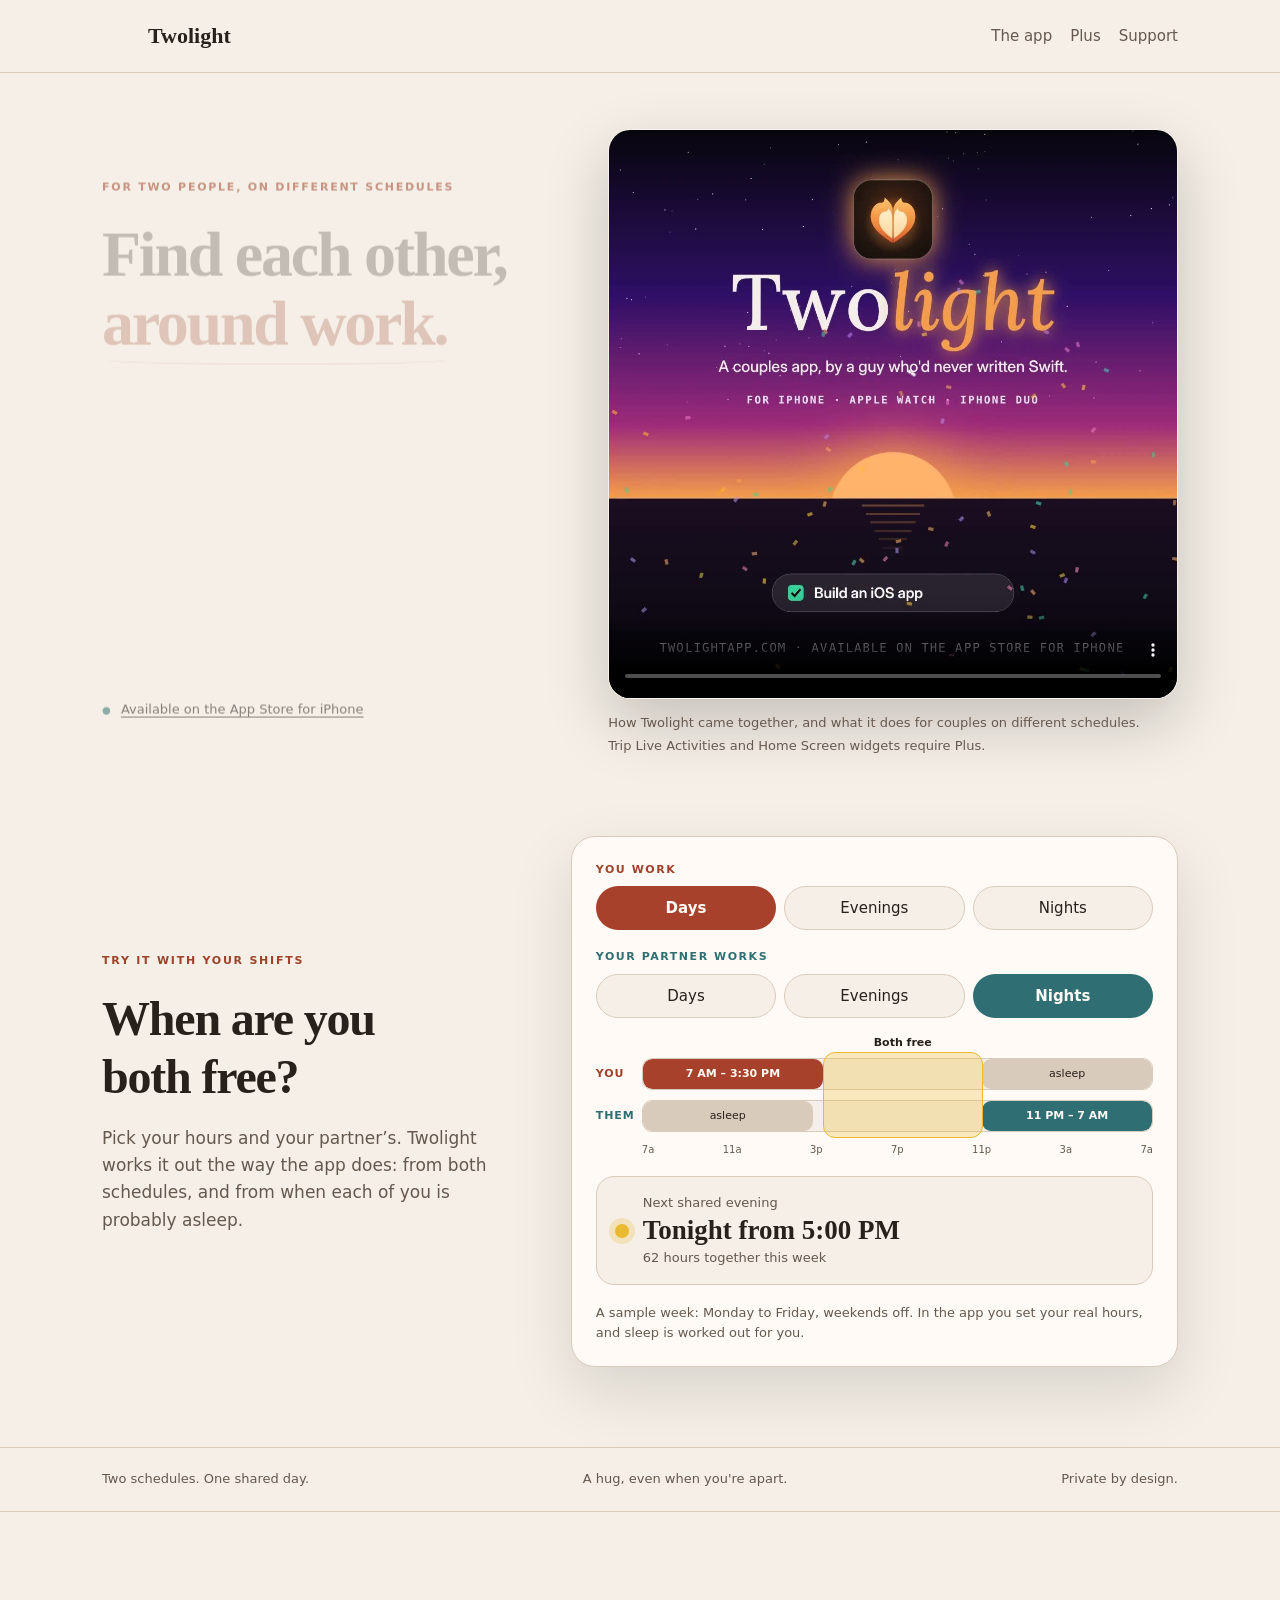
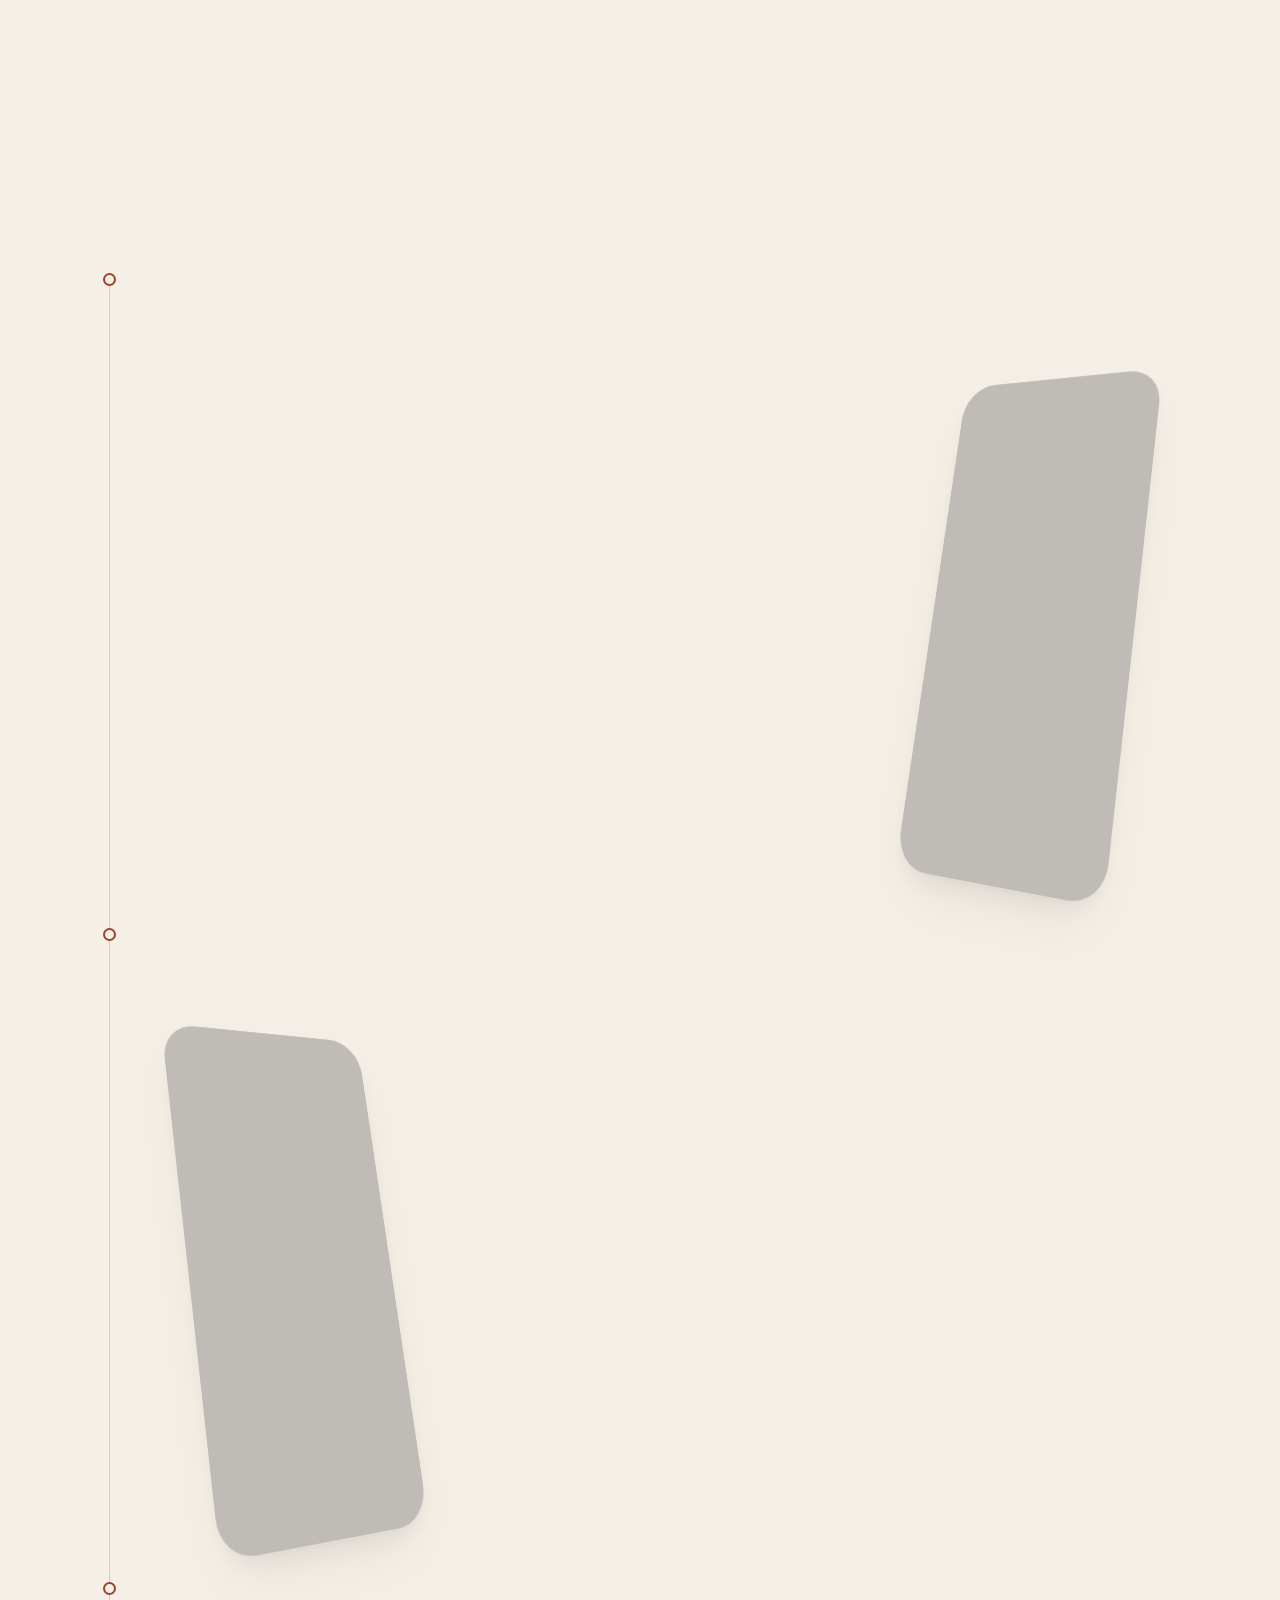
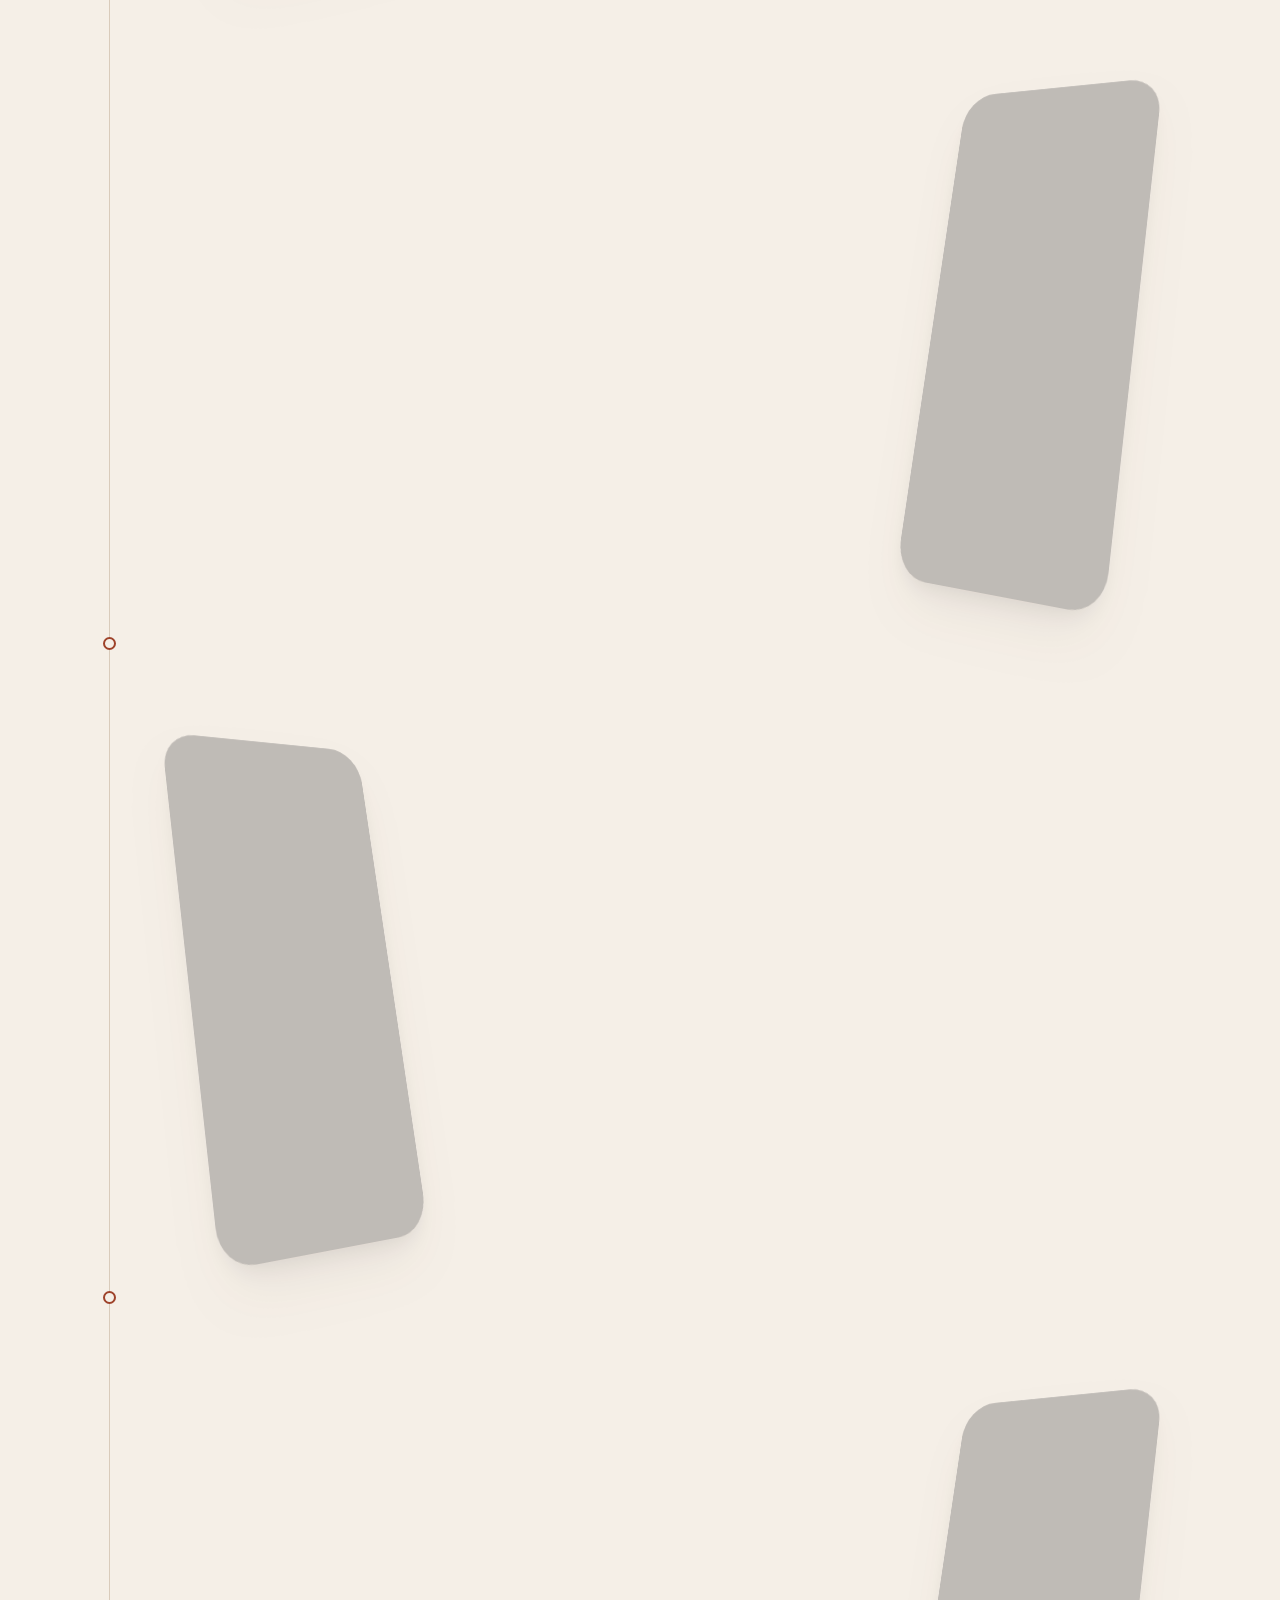
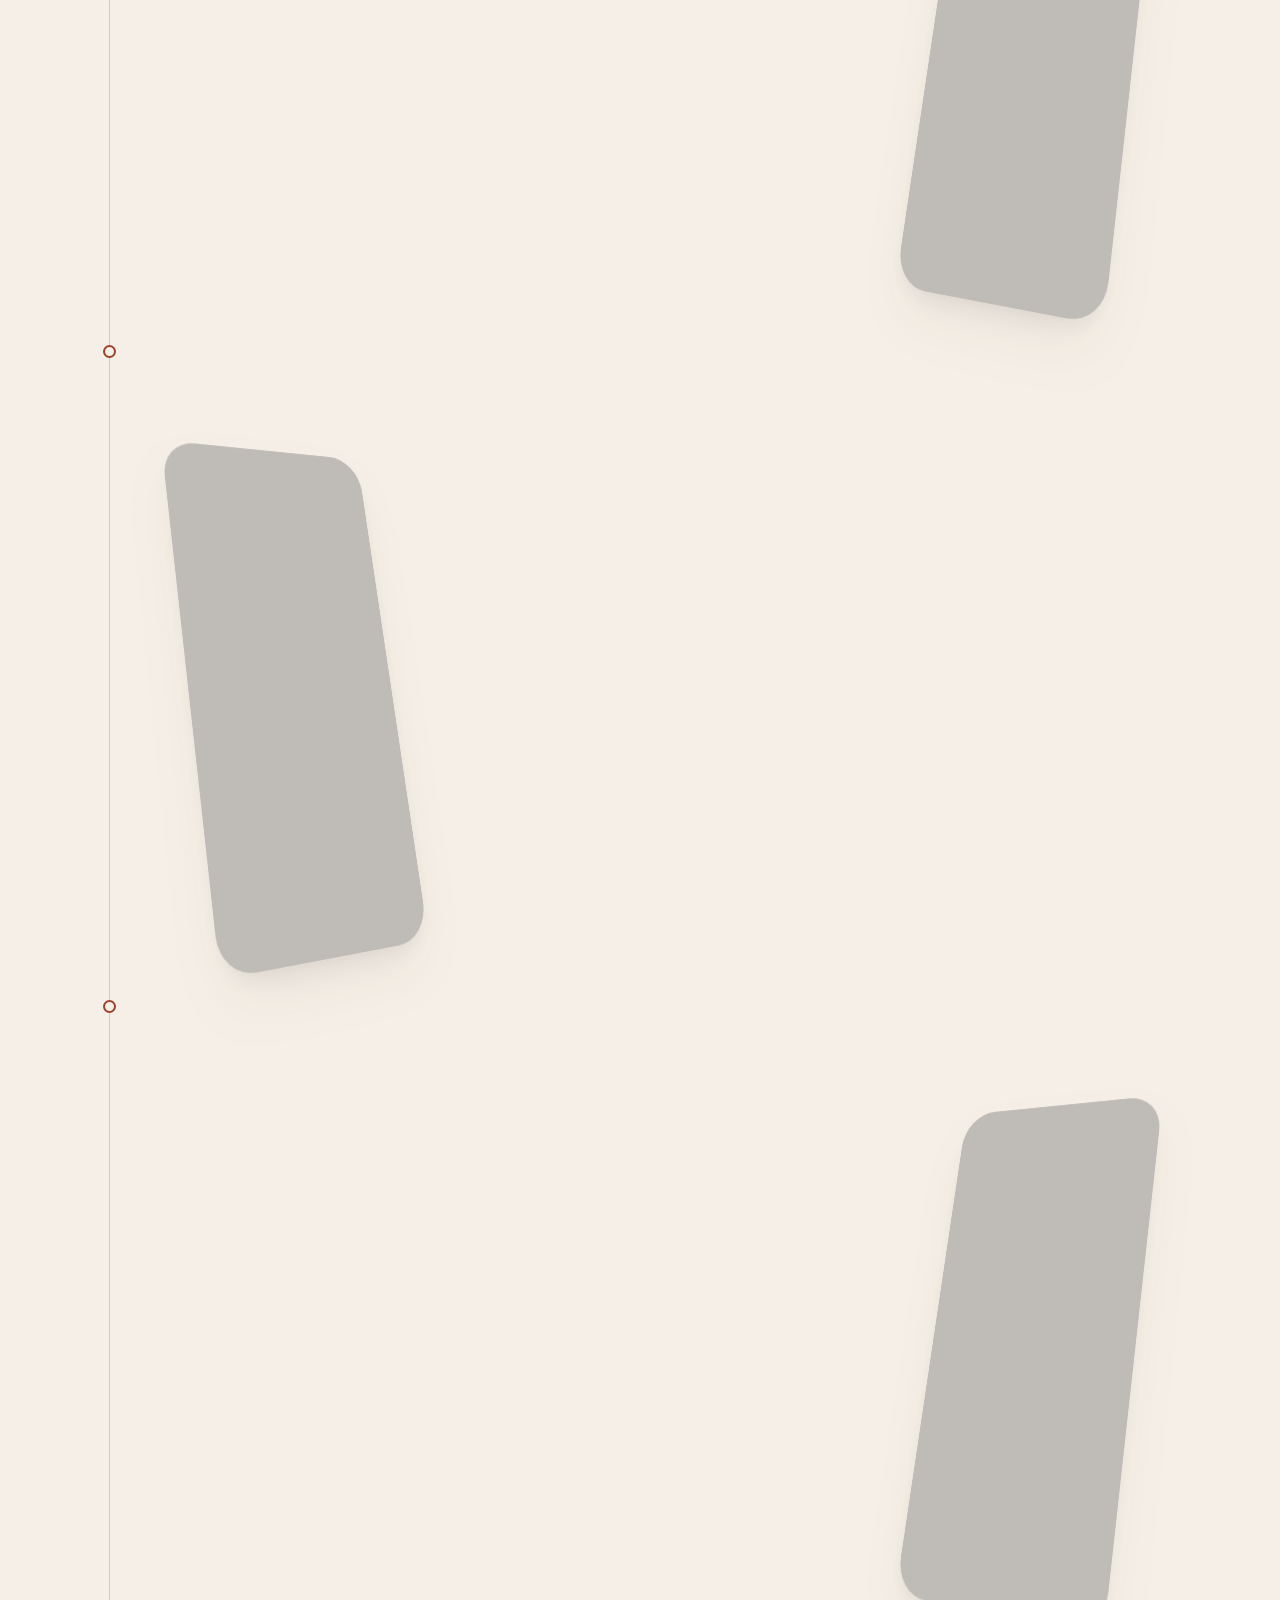
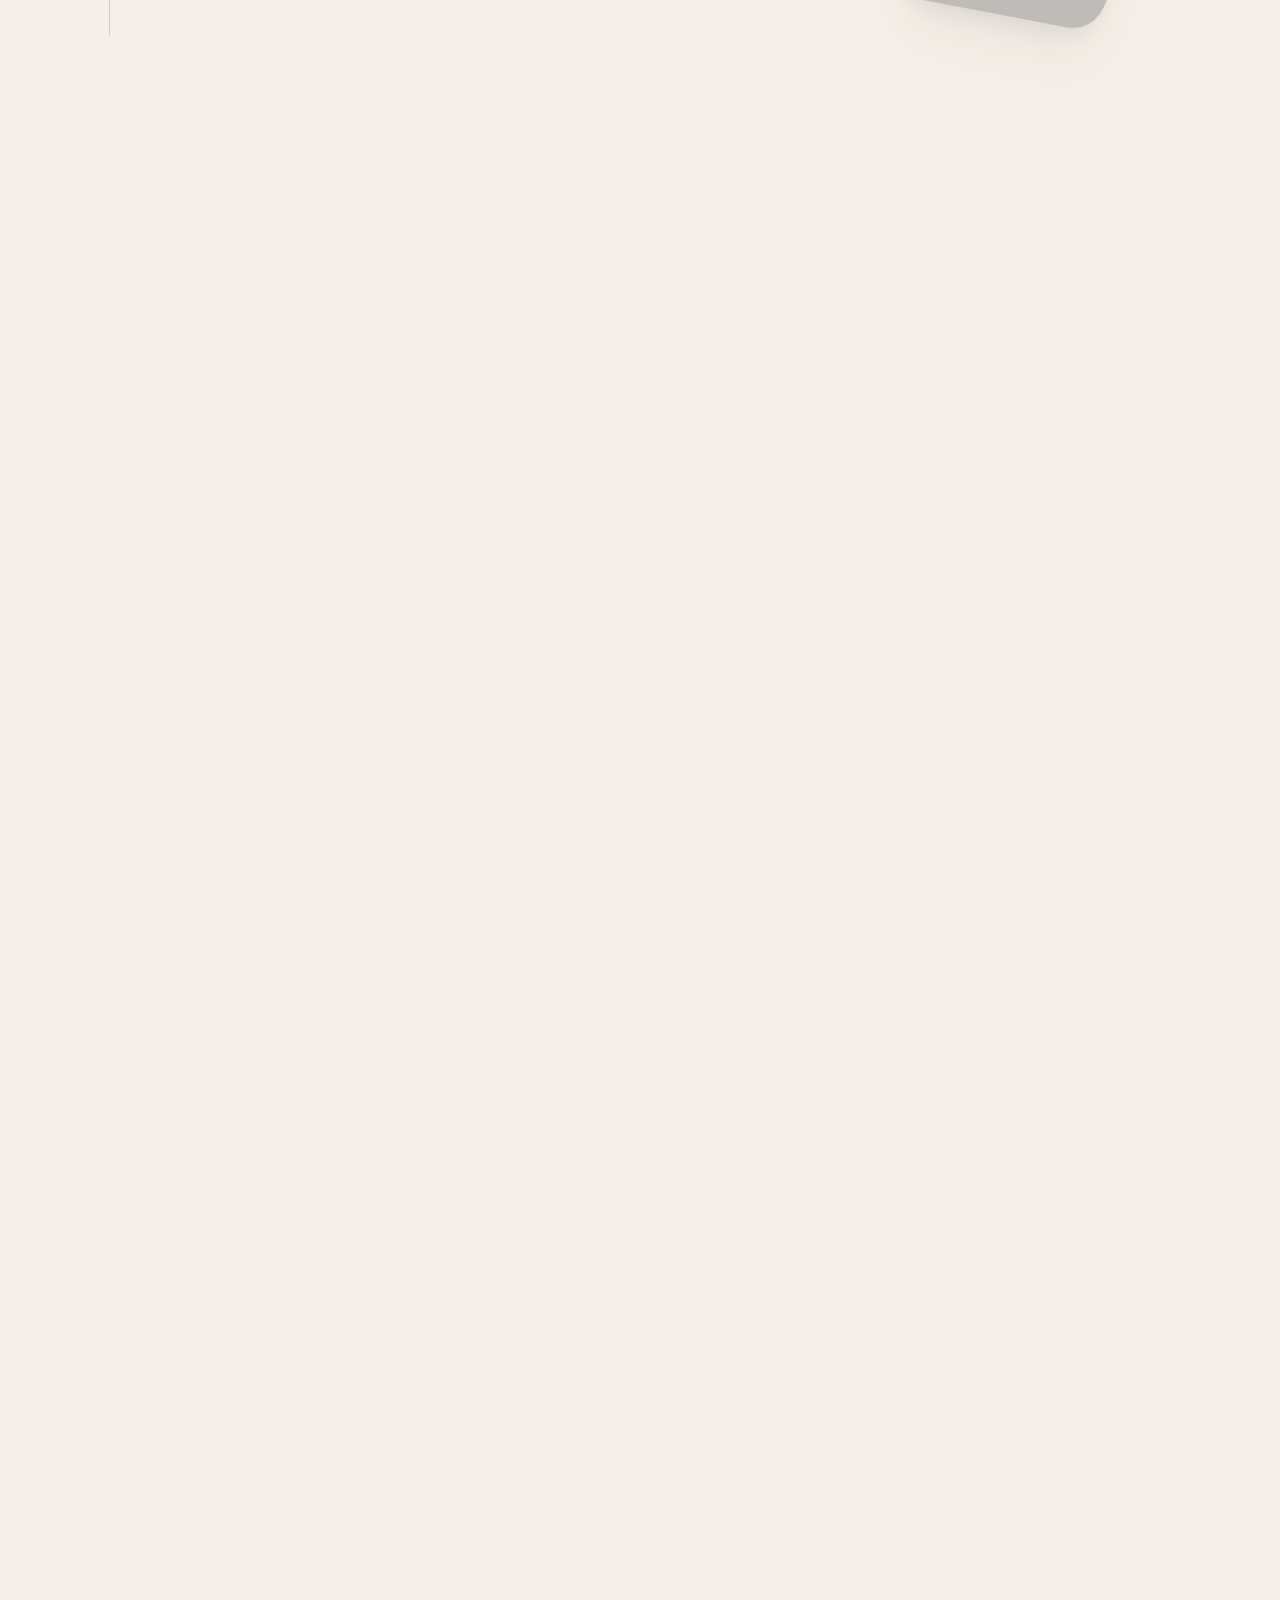
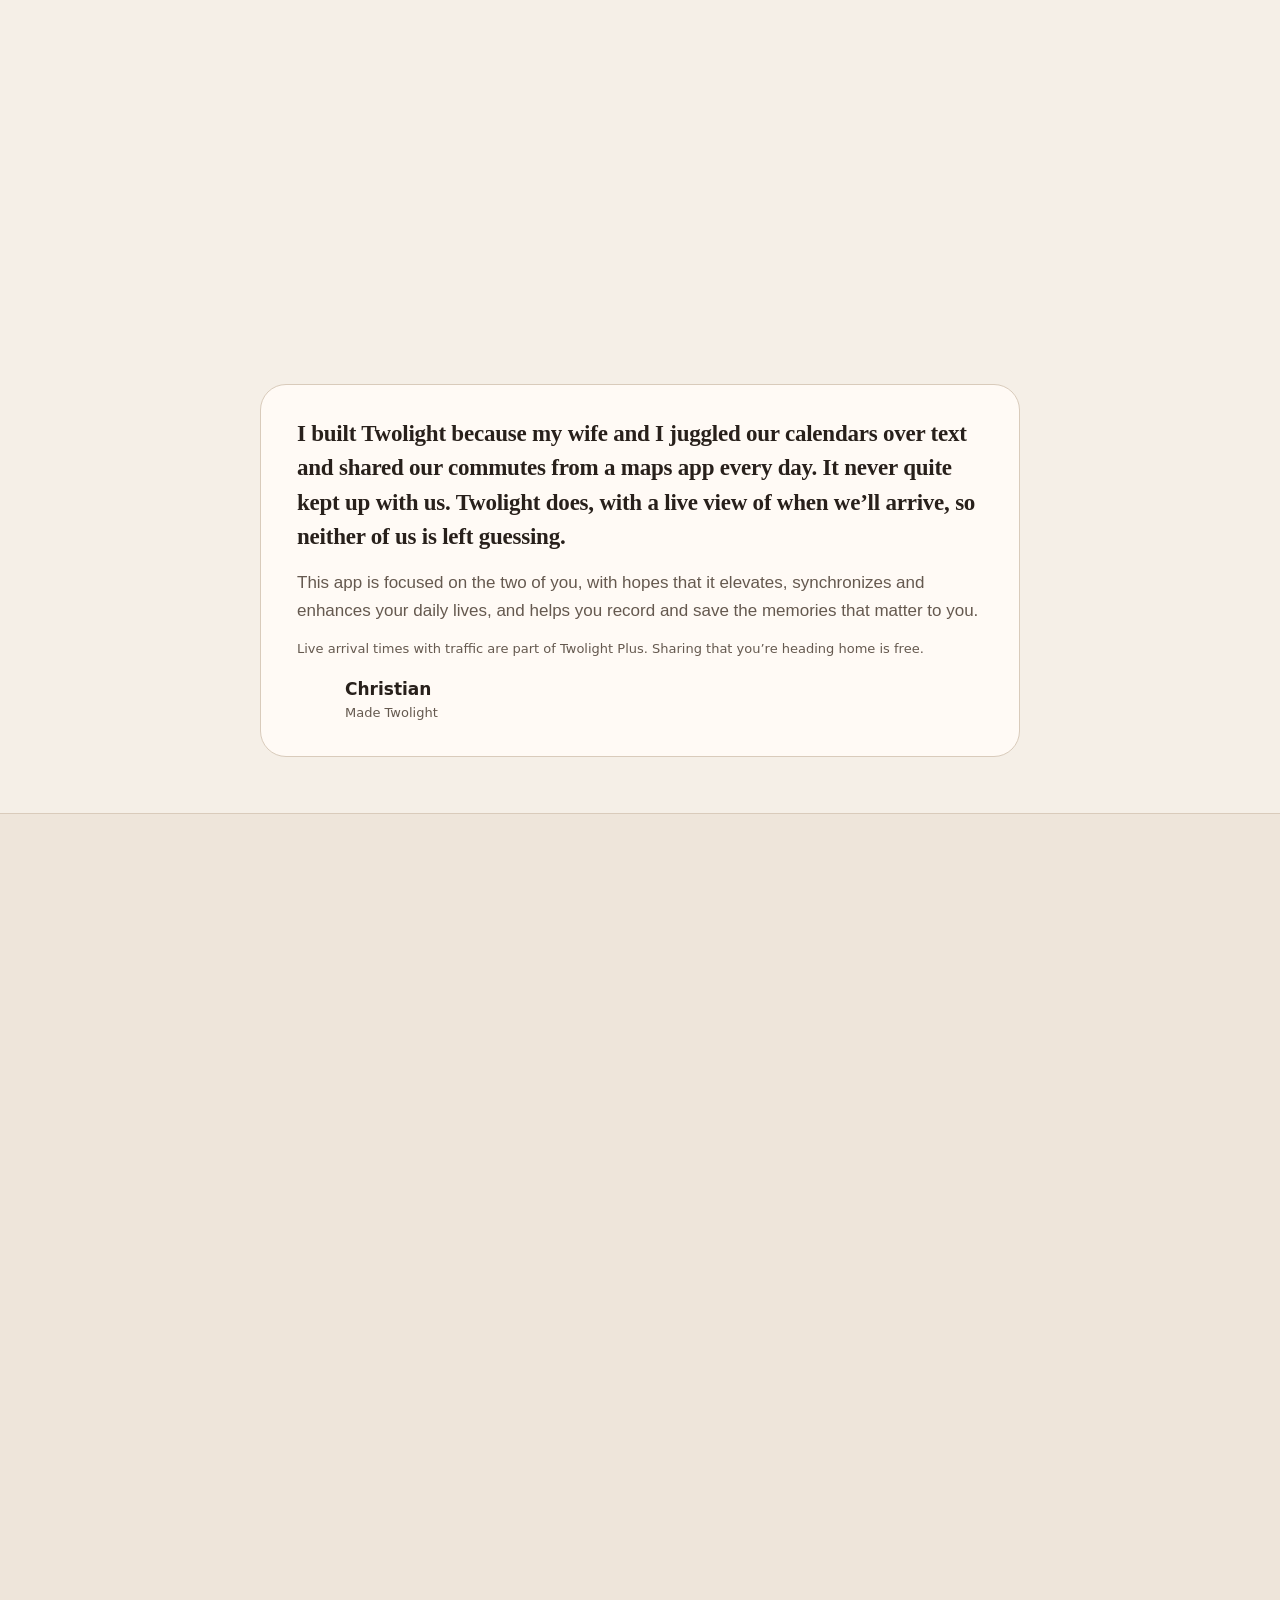
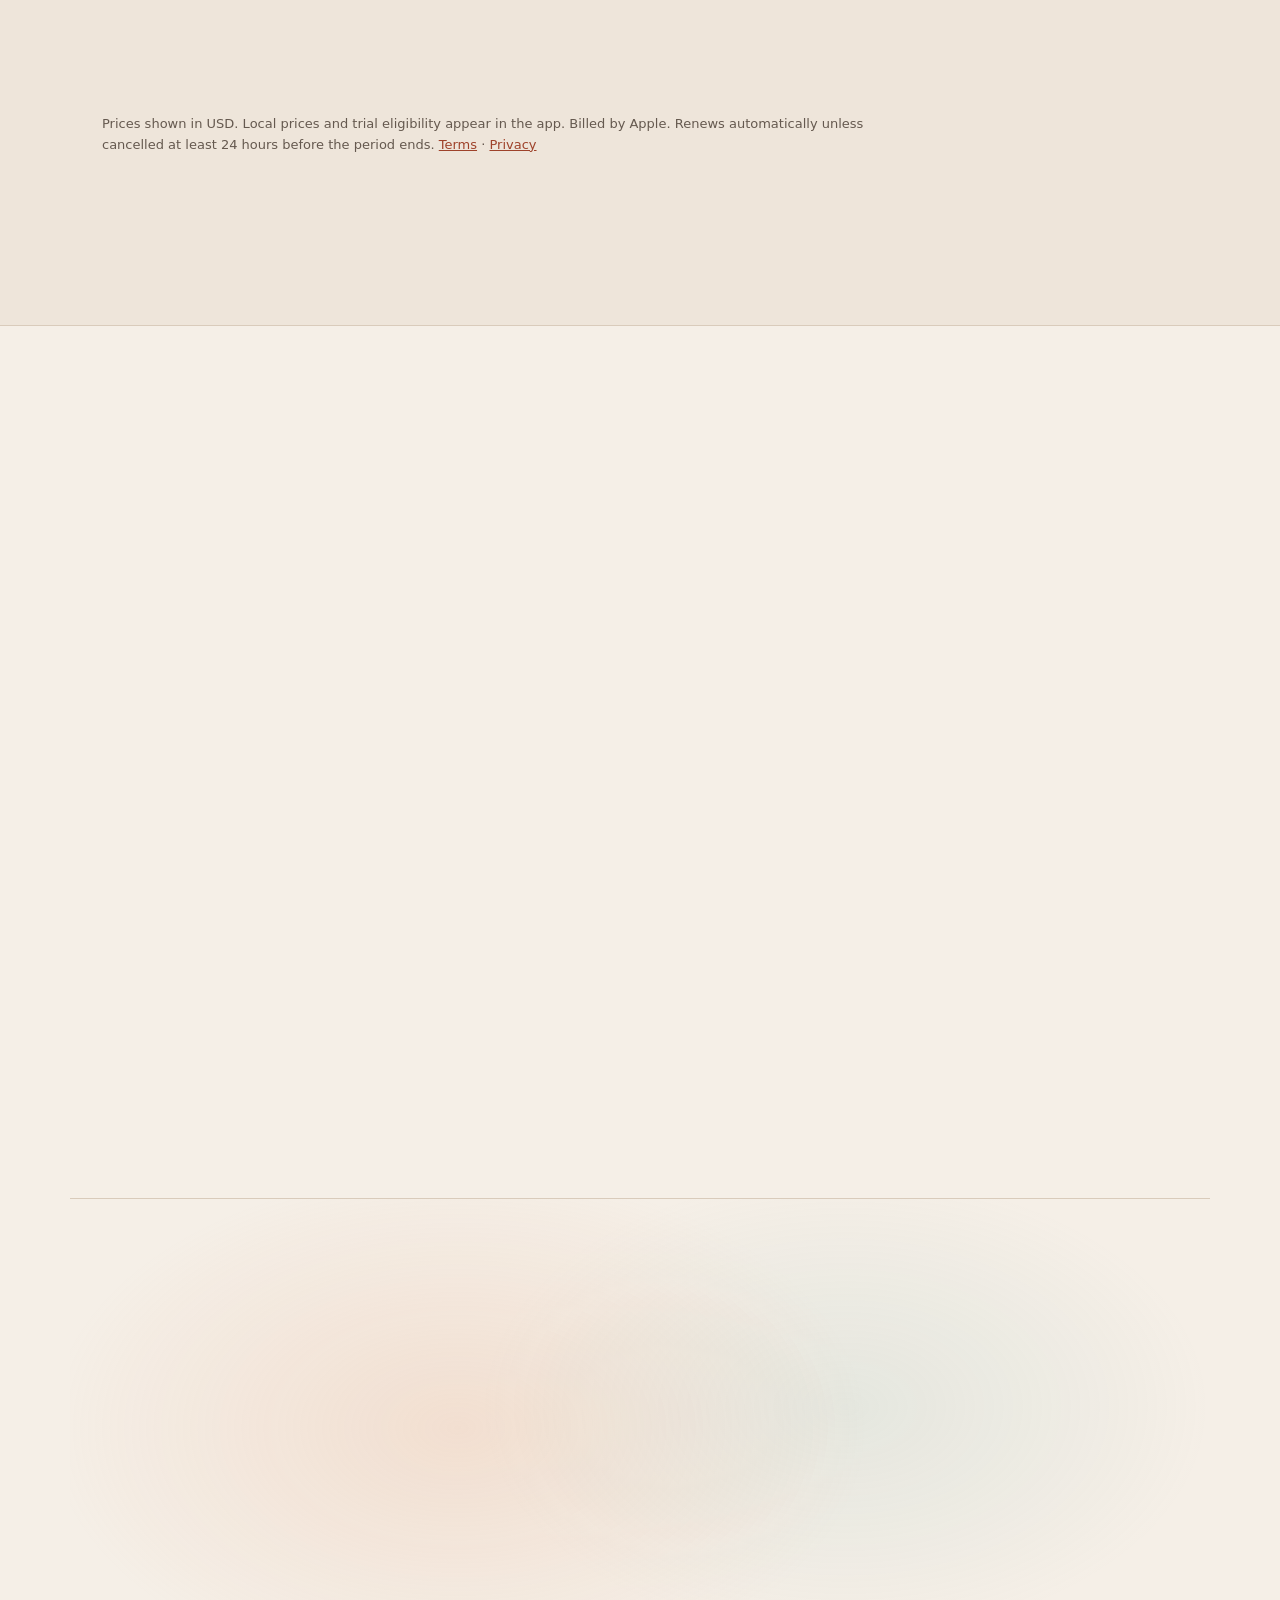
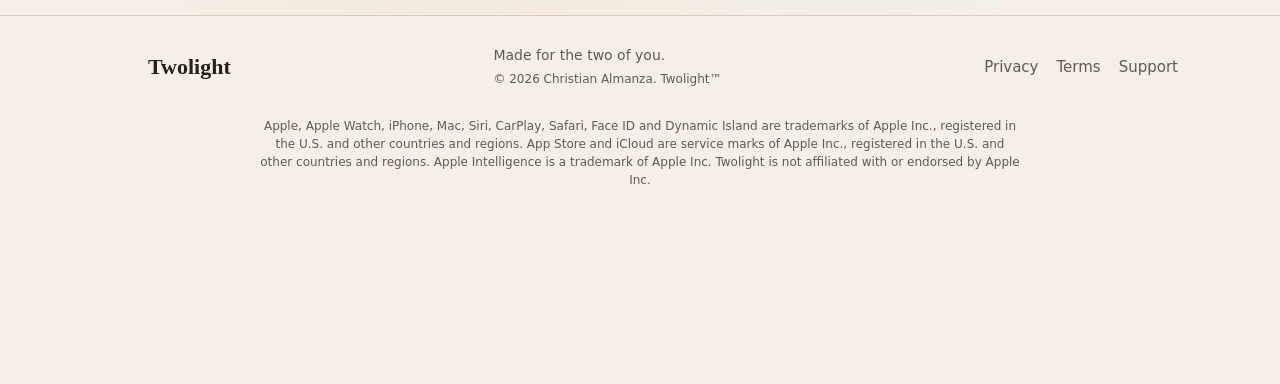
==== commit 15b06748: "Home: mark the 1.1 stops (gift from the share button, flowers and letters, countdowns) and bento lin" ====
--- a/index.html
+++ b/index.html
@@ -26,8 +26,8 @@
 <link rel="icon" href="/icon.png">
 <link rel="apple-touch-icon" href="/icon.png">
 <link rel="preload" as="image" href="/media/twolight-poster.jpg?v=3" fetchpriority="high">
-<link rel="stylesheet" href="/style.css?v=2026-11-23-r4">
-<script src="/app.js?v=2026-11-23-r4" defer></script>
+<link rel="stylesheet" href="/style.css?v=2026-11-23-r5">
+<script src="/app.js?v=2026-11-23-r5" defer></script>
 <meta name="theme-color" content="#F5EFE7" media="(prefers-color-scheme: light)">
 <meta name="theme-color" content="#15171C" media="(prefers-color-scheme: dark)">
 <script type="application/ld+json">
@@ -77,7 +77,7 @@
    <figure class="moment-shot"><div class="tilt"><div class="phone"><img src="/media/day-morning.jpg" width="560" height="1217" loading="lazy" decoding="async" alt="Today in Twolight, with Hug, Kiss, Praise, Flowers and a note for later."></div></div></figure>
   </li>
   <li class="moment" id="day-gift" style="--i:2">
-   <div class="moment-copy"><p class="moment-time"><span>12:15 PM</span></p><p class="moment-problem">You spot the perfect gift while scrolling.</p><h3>Save it before you forget.</h3><p>Share the link from Safari or a shopping app. It lands in your private gift ideas with the name, price and picture filled in. Your partner never sees it.</p><span class="badge">Free</span></div>
+   <div class="moment-copy"><p class="moment-time"><span>12:15 PM</span></p><p class="moment-problem">You spot the perfect gift while scrolling.</p><h3>Save it before you forget.</h3><p>Share the link from Safari or a shopping app. It lands in your private gift ideas with the name, price and picture filled in. Your partner never sees it.</p><span class="badge">Free</span><p class="soon-note"><span aria-hidden="true">*</span> Coming soon in an update to Twolight.</p></div>
    <figure class="moment-shot"><div class="tilt"><div class="phone"><img src="/media/day-gift.jpg" width="560" height="1217" loading="lazy" decoding="async" alt="A link added to Twolight’s gift ideas, with Undo."></div></div></figure>
   </li>
   <li class="moment" id="day-order" style="--i:3">
@@ -93,11 +93,11 @@
    <figure class="moment-shot"><div class="tilt"><div class="phone"><img src="/media/day-talk.jpg" width="560" height="1217" loading="lazy" decoding="async" alt="Today showing Alex wants to talk, yellow, with an I’m here button."></div></div></figure>
   </li>
   <li class="moment" id="day-flowers" style="--i:6">
-   <div class="moment-copy"><p class="moment-time"><span>Saturday</span></p><p class="moment-problem">A long week and you’ve barely seen each other.</p><h3>Send flowers. Write a letter.</h3><p>Arrange a bouquet and send it. Or write a love letter that takes a couple of days to arrive, like real mail.</p><span class="badge">One bouquet a week free · more with Plus</span></div>
+   <div class="moment-copy"><p class="moment-time"><span>Saturday</span></p><p class="moment-problem">A long week and you’ve barely seen each other.</p><h3>Send flowers. Write a letter.</h3><p>Arrange a bouquet and send it. Or write a love letter that takes a couple of days to arrive, like real mail.</p><span class="badge">One bouquet a week free · more with Plus</span><p class="soon-note"><span aria-hidden="true">*</span> Coming soon in an update to Twolight.</p></div>
    <figure class="moment-shot"><div class="tilt"><div class="phone"><img src="/media/day-flowers.jpg" width="560" height="1217" loading="lazy" decoding="async" alt="A bouquet arranged in Twolight, wrapped in purple paper."></div></div></figure>
   </li>
   <li class="moment" id="day-dates" style="--i:7">
-   <div class="moment-copy"><p class="moment-time"><span>Every day</span></p><p class="moment-problem">The dates that matter sneak up on you.</p><h3>Count down together.</h3><p>Your anniversary, their birthday, a trip you’re both waiting for. Keep the ones you care about on Today, and ask your partner to count down with you.</p><span class="badge">Free</span></div>
+   <div class="moment-copy"><p class="moment-time"><span>Every day</span></p><p class="moment-problem">The dates that matter sneak up on you.</p><h3>Count down together.</h3><p>Your anniversary, their birthday, a trip you’re both waiting for. Keep the ones you care about on Today, and ask your partner to count down with you.</p><span class="badge">Free</span><p class="soon-note"><span aria-hidden="true">*</span> Coming soon in an update to Twolight.</p></div>
    <figure class="moment-shot"><div class="tilt"><div class="phone"><img src="/media/day-countdowns.jpg" width="560" height="1217" loading="lazy" decoding="async" alt="Countdowns on Today: Cabin, Beach, Concert and Brunch."></div></div></figure>
   </li>
  </ol>
@@ -105,13 +105,14 @@
 </section>
 <section id="features" class="bento-section wrap" aria-labelledby="features-title"><div class="bento-head"><div><p class="eyebrow">EVERYTHING, AT A GLANCE</p><h2 id="features-title">Built for two schedules.<br><em>Made for one life.</em></h2></div><div class="bento-cta"><a class="button" href="https://apps.apple.com/app/id6831379597">Download on the App Store <span aria-hidden="true">↗</span></a><p class="hero-free">Shared schedules are free. Look around before you invite your partner.</p></div></div>
  <div class="bento">
-  <article class="bento-card b-lead"><div class="bento-copy"><p class="eyebrow">SHARED DAYS</p><h3>Find your next evening together.</h3><p>Day shifts, night shifts, one calendar. Twolight finds the evenings you’re both free, and gives you a heads-up when a new one opens up.</p><span class="badge">Free</span></div><figure class="bento-shot square"><img src="/media/calendar.jpg?v=2" width="1080" height="1080" loading="lazy" decoding="async" alt="Twolight Calendar with both shifts and the next shared evening."></figure></article>
+  <article class="bento-card b-lead"><div class="bento-copy"><p class="eyebrow">SHARED DAYS</p><h3>Find your next evening together.</h3><p>Day shifts, night shifts, one calendar. Twolight finds the evenings you’re both free, and gives you a heads-up when a new one opens up.<span class="soon"><span aria-hidden="true">*</span><span class="sr-only"> (coming soon in an update)</span></span></p><span class="badge">Free</span></div><figure class="bento-shot square"><img src="/media/calendar.jpg?v=2" width="1080" height="1080" loading="lazy" decoding="async" alt="Twolight Calendar with both shifts and the next shared evening."></figure></article>
   <article class="bento-card b-home"><div class="bento-copy"><p class="eyebrow">HEADING HOME</p><h3>Know when they’ll be home.</h3><p>Tap Heading home and they see when, never where. With Plus it’s a live trip on their Lock Screen that keeps up with traffic.</p><span class="badge">Heading home is free · live trips with Plus</span></div><figure class="bento-shot phone-crop"><img src="/media/day-late.jpg" width="560" height="1217" loading="lazy" decoding="async" alt="Today showing Alex on the way home, home around 10:00."></figure></article>
   <article class="bento-card b-talk"><div class="bento-copy"><p class="eyebrow">SMALL GESTURES</p><h3>Say what you need, gently.</h3><p>A hug before your shift. A note for when they wake. And a talk light that says how much it matters.</p><a class="text-link" href="#day-talk">Try the talk light <span aria-hidden="true">↗</span></a><span class="badge">Free</span></div><figure class="bento-shot phone-crop"><img src="/media/day-talk.jpg" width="560" height="1217" loading="lazy" decoding="async" alt="Today showing Alex wants to talk, yellow, with an I’m here button."></figure></article>
   <article class="bento-card b-every"><div class="bento-copy"><p class="eyebrow">THE EVERYDAY</p><h3>Share the small stuff.</h3><p>Ask for a chore and see when it’s done. Keep one grocery list you both add to.</p><span class="badge">Free</span></div><ul class="bento-list" aria-label="Examples"><li><i aria-hidden="true"></i>Take out the recycling<small>Done by Alex</small></li><li><i aria-hidden="true"></i>Oat milk, eggs, basil<small>Groceries</small></li><li><i aria-hidden="true"></i>Pick up the dry cleaning<small>Asked by you</small></li></ul></article>
-  <article class="bento-card b-keep"><div class="bento-copy"><p class="eyebrow">PLANS &amp; MEMORIES</p><h3>Plan it. Keep a little of it.</h3><p>Count down to the trip, the birthday, the anniversary. Afterward, keep the photo, the voice memo, the way the evening felt. Logged dates start private. Share one when you’re ready.</p><span class="badge">Photos &amp; voice memos free · video with Plus</span></div><figure class="bento-shot phone-crop"><img src="/media/day-countdowns-dark.jpg" width="560" height="1217" loading="lazy" decoding="async" alt="Countdowns on Today in the Midnight theme."></figure></article>
+  <article class="bento-card b-keep"><div class="bento-copy"><p class="eyebrow">PLANS &amp; MEMORIES</p><h3>Plan it. Keep a little of it.</h3><p>Count down to the trip, the birthday, the anniversary.<span class="soon"><span aria-hidden="true">*</span><span class="sr-only"> (coming soon in an update)</span></span> Afterward, keep the photo, the voice memo, the way the evening felt. Logged dates start private. Share one when you’re ready.</p><span class="badge">Photos &amp; voice memos free · video with Plus</span></div><figure class="bento-shot phone-crop"><img src="/media/day-countdowns-dark.jpg" width="560" height="1217" loading="lazy" decoding="async" alt="Countdowns on Today in the Midnight theme."></figure></article>
   <article class="bento-card b-private"><div class="bento-copy"><p class="eyebrow">JUST BETWEEN YOU</p><h3>Private by design.</h3><p>No ads or tracking. Your journal stays yours. Your content lives on your iPhone, with an encrypted copy in your own iCloud.</p><a class="text-link" href="/privacy/">How Twolight handles your information <span aria-hidden="true">↗</span></a></div></article>
  </div>
+ <p class="soon-note bento-soon"><span aria-hidden="true">*</span> Coming soon in an update to Twolight.</p>
 </section>
 <section id="together" class="section wrap" aria-labelledby="together-title"><div class="section-heading"><p class="eyebrow">THE EVERYDAY, TOGETHER</p><h2 id="together-title">Different hours.<br>Still on the same team.</h2><p>You don't need matching schedules to make space for each other.</p></div>
  <nav class="story-nav" aria-label="Feature stories"><a href="#story-days" aria-label="Story 1 of 3: Shared days">01 <span>Days</span></a><a href="#story-talk" aria-label="Story 2 of 3: Small gestures">02 <span>Talk</span></a><a href="#story-memories" aria-label="Story 3 of 3: Memories">03 <span>Memories</span></a><span aria-hidden="true">Swipe →</span></nav>
--- a/style.css
+++ b/style.css
@@ -985,3 +985,7 @@
 .mode-experience body.home > header .music-btn.waiting, .music-btn.waiting { color: #f6b089; border-color: #f6b089; opacity: 1; }
 /* Flowers stop: the drawn bouquet is a sketch; say the app's flowers are real 3D models. */
 .bq-real { margin: 12px 0 0; font-size: 13px; line-height: 1.45; color: var(--muted); }
+/* Coming-soon note inside a day stop and under the bento (remove once 1.1 is out). */
+.moment-copy .soon-note { margin-top: 10px; }
+.day-3d .moment-copy .soon-note { color: #d9cfc5; }
+.bento-soon { margin-top: 16px; }
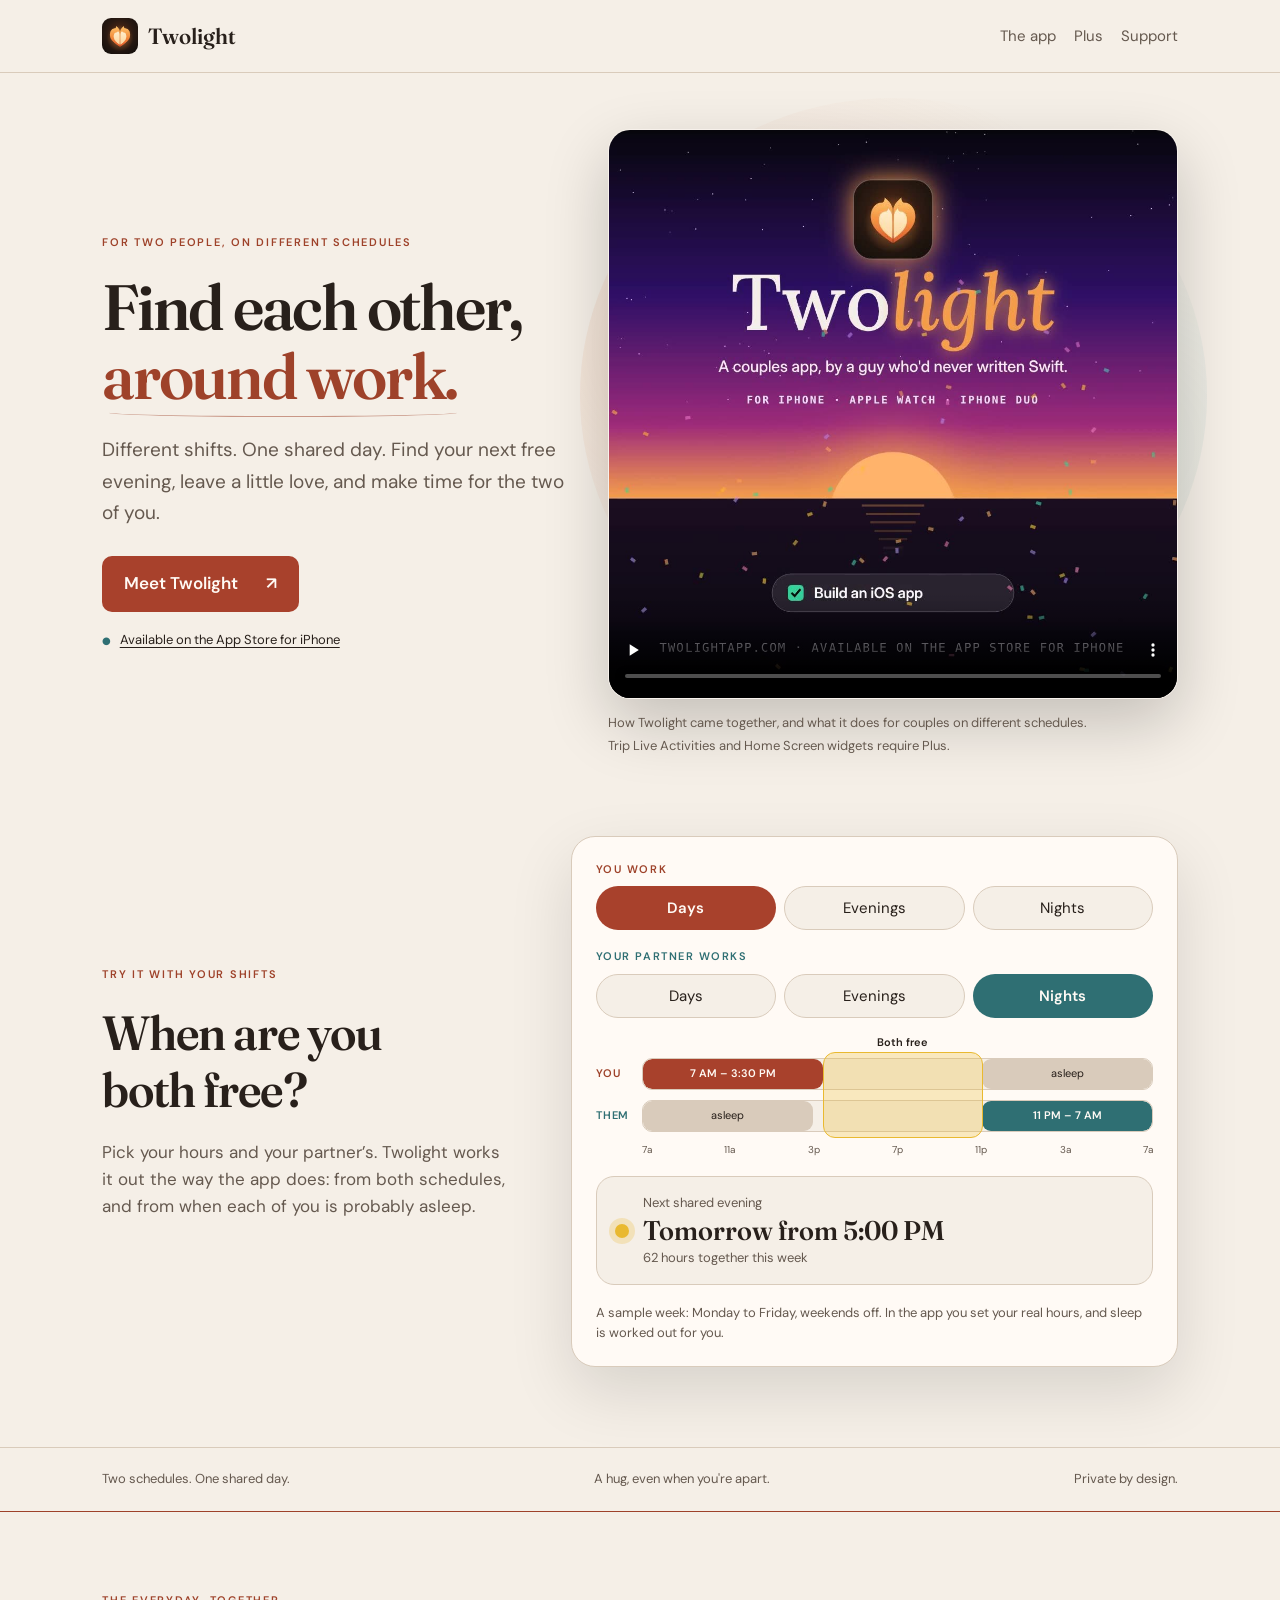
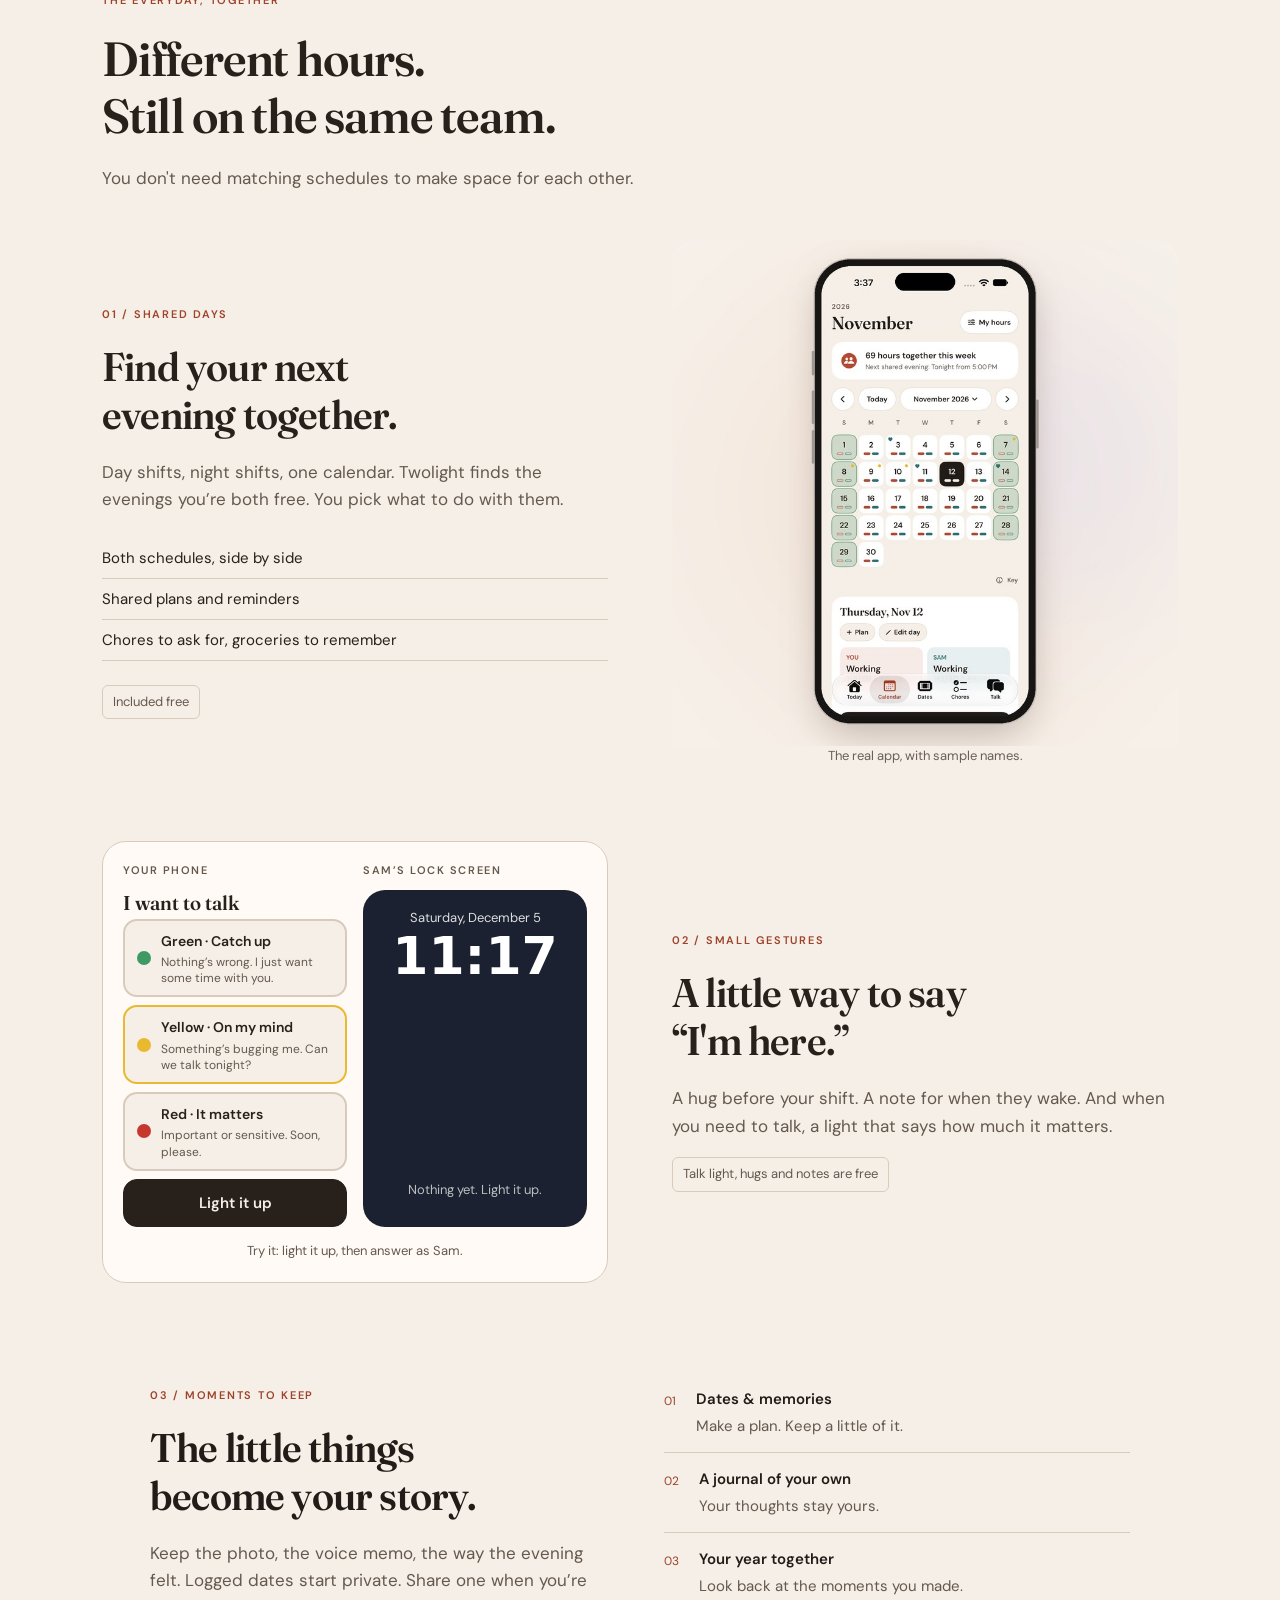
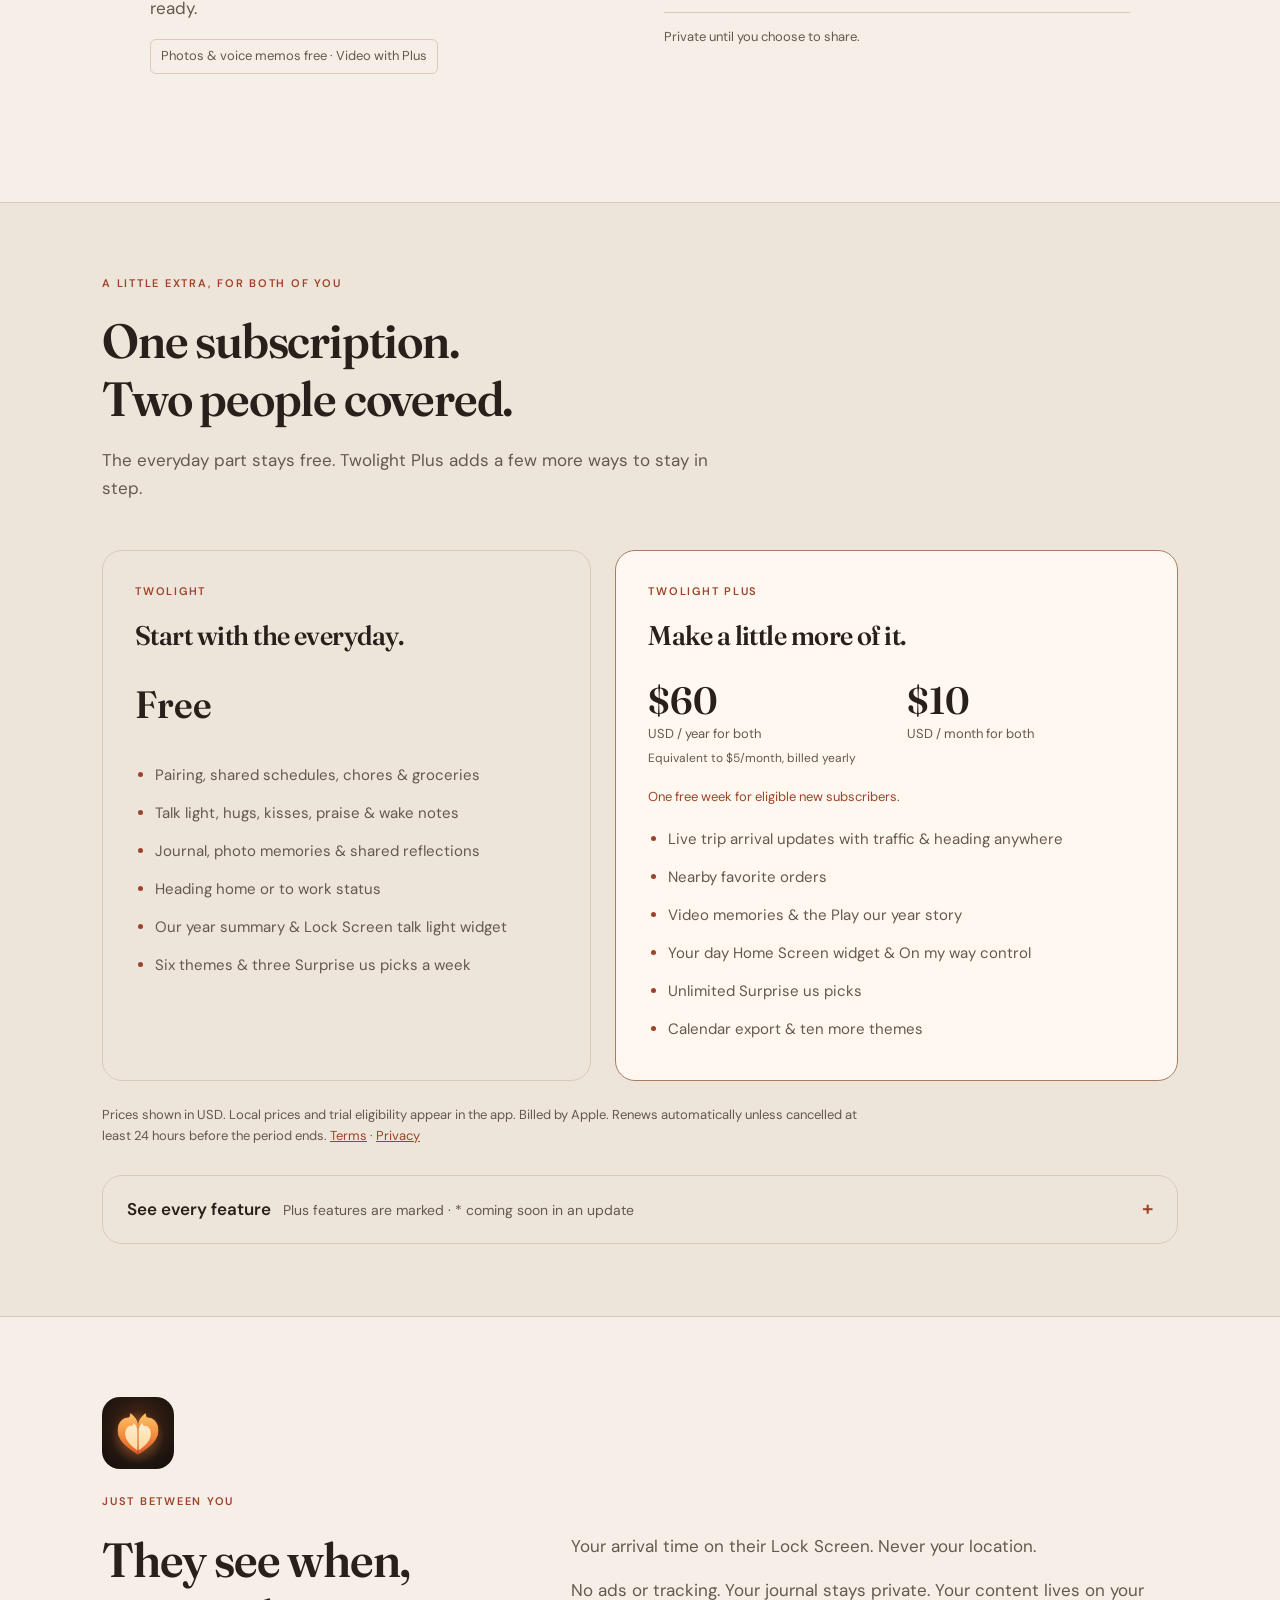
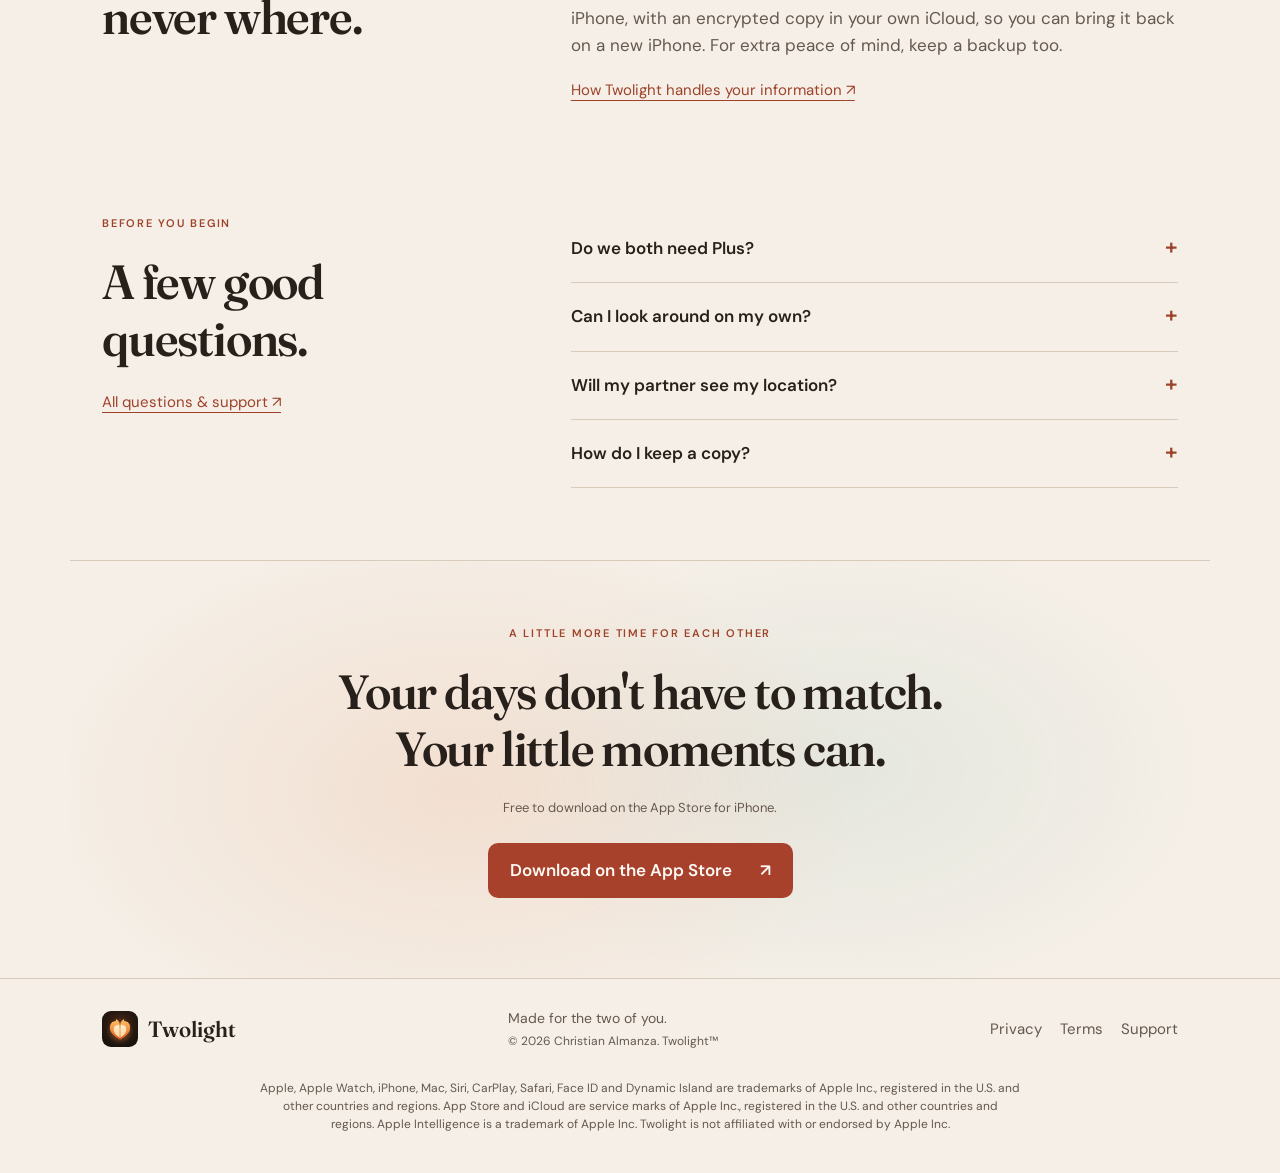
==== commit db9a8f27: "Merge pull request #32 from twolightapp/claude/app-1.1 Twolight 1.1: Privacy 1.4, saved places, wish" ====
--- a/index.html
+++ b/index.html
@@ -26,8 +26,8 @@
 <link rel="icon" href="/icon.png">
 <link rel="apple-touch-icon" href="/icon.png">
 <link rel="preload" as="image" href="/media/twolight-poster.jpg?v=3" fetchpriority="high">
-<link rel="stylesheet" href="/style.css?v=2026-11-23-r5">
-<script src="/app.js?v=2026-11-23-r5" defer></script>
+<link rel="stylesheet" href="/style.css?v=2026-11-13-motion">
+<script src="/app.js?v=2026-11-12b" defer></script>
 <meta name="theme-color" content="#F5EFE7" media="(prefers-color-scheme: light)">
 <meta name="theme-color" content="#15171C" media="(prefers-color-scheme: dark)">
 <script type="application/ld+json">
@@ -47,7 +47,7 @@
 <body class="home"><a class="skip-link" href="#main">Skip to content</a><header><div class="wrap"><a class="brand" href="/"><img src="/icon.png" width="36" height="36" alt="">Twolight</a><nav aria-label="Main navigation"><a href="/#together">The app</a><a href="/#plus">Plus</a><a href="/support/">Support</a></nav></div></header>
 <main id="main">
 <section class="hero wrap" aria-labelledby="hero-title">
- <div class="hero-copy"><p class="eyebrow">FOR TWO PEOPLE, ON DIFFERENT SCHEDULES</p><h1 id="hero-title">Find each other,<br><em>around work.</em></h1><p class="lede">Different shifts. One shared day. Find your next free evening, leave a little love, and make time for the two of you.</p><div class="hero-cta"><a class="button" href="https://apps.apple.com/app/id6831379597">Download on the App Store <span aria-hidden="true">↗</span></a><a class="button quiet" href="#together">Meet Twolight</a></div><p class="hero-free">Shared schedules are free. Look around before you invite your partner.</p><p class="availability"><span aria-hidden="true">●</span> <a href="https://apps.apple.com/app/id6831379597">Available on the App Store for iPhone</a></p></div>
+ <div class="hero-copy"><p class="eyebrow">FOR TWO PEOPLE, ON DIFFERENT SCHEDULES</p><h1 id="hero-title">Find each other,<br><em>around work.</em></h1><p class="lede">Different shifts. One shared day. Find your next free evening, leave a little love, and make time for the two of you.</p><a class="button" href="#together">Meet Twolight <span aria-hidden="true">↗</span></a><p class="availability"><span aria-hidden="true">●</span> <a href="https://apps.apple.com/app/id6831379597">Available on the App Store for iPhone</a></p></div>
  <div class="hero-product"><figure class="film"><video id="film" aria-label="Twolight story film" controls muted loop playsinline preload="none" poster="/media/twolight-poster.jpg?v=3" aria-describedby="film-caption"><source src="/media/twolight.mp4?v=3" type="video/mp4">Your browser cannot play this film. <a href="/media/twolight.mp4?v=3">Open the product film</a>.</video><figcaption id="film-caption">How Twolight came together, and what it does for couples on different schedules. <span>Trip Live Activities and Home Screen widgets require Plus.</span></figcaption></figure></div>
 </section>
 <section class="try wrap" aria-labelledby="try-title"><div class="try-copy"><p class="eyebrow">TRY IT WITH YOUR SHIFTS</p><h2 id="try-title">When are you<br>both free?</h2><p>Pick your hours and your partner’s. Twolight works it out the way the app does: from both schedules, and from when each of you is probably asleep.</p></div>
@@ -68,52 +68,6 @@
   </form>
 </section>
 <div class="intro-strip"><div class="wrap"><span>Two schedules. One shared day.</span><span>A hug, even when you're apart.</span><span>Private by design.</span></div></div>
-<section id="day" class="day wrap" aria-labelledby="day-title">
- <div class="section-heading"><p class="eyebrow">A DAY WITH TWOLIGHT</p><h2 id="day-title">Little problems.<br>Small fixes for two.</h2><p>How a day on different schedules goes, and where Twolight helps. Real app screens, sample names.</p></div>
- <div class="day-runway"><div class="day-stage"><div class="day-sky" aria-hidden="true"><i class="sky-morning"></i><i class="sky-noon"></i><i class="sky-dusk"></i><i class="sky-night"></i></div><div class="day-world"><div class="day-lights" aria-hidden="true"></div>
- <ol class="day-line">
-  <li class="moment" id="day-morning" style="--i:1">
-   <div class="moment-copy"><p class="moment-time"><span>6:40 AM</span></p><p class="moment-problem">You leave before they wake up.</p><h3>Leave a little something behind.</h3><p>Send a hug or a note before your shift. It waits until they’re up, so nothing buzzes them awake.</p><span class="badge">Free</span></div>
-   <figure class="moment-shot"><div class="tilt"><div class="phone"><img src="/media/day-morning.jpg" width="560" height="1217" loading="lazy" decoding="async" alt="Today in Twolight, with Hug, Kiss, Praise, Flowers and a note for later."></div></div></figure>
-  </li>
-  <li class="moment" id="day-gift" style="--i:2">
-   <div class="moment-copy"><p class="moment-time"><span>12:15 PM</span></p><p class="moment-problem">You spot the perfect gift while scrolling.</p><h3>Save it before you forget.</h3><p>Share the link from Safari or a shopping app. It lands in your private gift ideas with the name, price and picture filled in. Your partner never sees it.</p><span class="badge">Free</span><p class="soon-note"><span aria-hidden="true">*</span> Coming soon in an update to Twolight.</p></div>
-   <figure class="moment-shot"><div class="tilt"><div class="phone"><img src="/media/day-gift.jpg" width="560" height="1217" loading="lazy" decoding="async" alt="A link added to Twolight’s gift ideas, with Undo."></div></div></figure>
-  </li>
-  <li class="moment" id="day-order" style="--i:3">
-   <div class="moment-copy"><p class="moment-time"><span>3:30 PM</span></p><p class="moment-problem">You’re at their coffee shop and blank on their order.</p><h3>Their usual pops up.</h3><p>Save the little things in Favorites: their order, their size, the flowers they like. When you’re at that place, Twolight shows it on your screen.</p><span class="badge">Plus</span></div>
-   <figure class="moment-shot"><div class="tilt"><div class="phone"><img src="/media/day-order.jpg" width="560" height="1217" loading="lazy" decoding="async" alt="Today showing Alex’s usual order, an oat milk latte, at Harbor Light Coffee."></div></div></figure>
-  </li>
-  <li class="moment" id="day-late" style="--i:4">
-   <div class="moment-copy"><p class="moment-time"><span>5:42 PM</span></p><p class="moment-problem">The shift runs long. Again.</p><h3>They know when, not where.</h3><p>Tap Heading home or Running late and they see when you’ll be home. With Plus it’s a live trip on their Lock Screen that keeps up with traffic. Never your location.</p><span class="badge">Heading home is free · live trips with Plus</span></div>
-   <figure class="moment-shot"><div class="tilt"><div class="phone"><img src="/media/day-late.jpg" width="560" height="1217" loading="lazy" decoding="async" alt="Today showing Alex on the way home, home around 10:00."></div></div></figure>
-  </li>
-  <li class="moment" id="day-talk" style="--i:5">
-   <div class="moment-copy"><p class="moment-time"><span>9:10 PM</span></p><p class="moment-problem">Something’s on your mind.</p><h3>Say how much it matters.</h3><p>Turn on the talk light: green to catch up, yellow when something’s bugging you, red when it can’t wait. It stays lit until you’ve talked.</p><span class="badge">Free</span></div>
-   <figure class="moment-shot"><div class="tilt"><div class="phone"><img src="/media/day-talk.jpg" width="560" height="1217" loading="lazy" decoding="async" alt="Today showing Alex wants to talk, yellow, with an I’m here button."></div></div></figure>
-  </li>
-  <li class="moment" id="day-flowers" style="--i:6">
-   <div class="moment-copy"><p class="moment-time"><span>Saturday</span></p><p class="moment-problem">A long week and you’ve barely seen each other.</p><h3>Send flowers. Write a letter.</h3><p>Arrange a bouquet and send it. Or write a love letter that takes a couple of days to arrive, like real mail.</p><span class="badge">One bouquet a week free · more with Plus</span><p class="soon-note"><span aria-hidden="true">*</span> Coming soon in an update to Twolight.</p></div>
-   <figure class="moment-shot"><div class="tilt"><div class="phone"><img src="/media/day-flowers.jpg" width="560" height="1217" loading="lazy" decoding="async" alt="A bouquet arranged in Twolight, wrapped in purple paper."></div></div></figure>
-  </li>
-  <li class="moment" id="day-dates" style="--i:7">
-   <div class="moment-copy"><p class="moment-time"><span>Every day</span></p><p class="moment-problem">The dates that matter sneak up on you.</p><h3>Count down together.</h3><p>Your anniversary, their birthday, a trip you’re both waiting for. Keep the ones you care about on Today, and ask your partner to count down with you.</p><span class="badge">Free</span><p class="soon-note"><span aria-hidden="true">*</span> Coming soon in an update to Twolight.</p></div>
-   <figure class="moment-shot"><div class="tilt"><div class="phone"><img src="/media/day-countdowns.jpg" width="560" height="1217" loading="lazy" decoding="async" alt="Countdowns on Today: Cabin, Beach, Concert and Brunch."></div></div></figure>
-  </li>
- </ol>
- </div></div></div>
-</section>
-<section id="features" class="bento-section wrap" aria-labelledby="features-title"><div class="bento-head"><div><p class="eyebrow">EVERYTHING, AT A GLANCE</p><h2 id="features-title">Built for two schedules.<br><em>Made for one life.</em></h2></div><div class="bento-cta"><a class="button" href="https://apps.apple.com/app/id6831379597">Download on the App Store <span aria-hidden="true">↗</span></a><p class="hero-free">Shared schedules are free. Look around before you invite your partner.</p></div></div>
- <div class="bento">
-  <article class="bento-card b-lead"><div class="bento-copy"><p class="eyebrow">SHARED DAYS</p><h3>Find your next evening together.</h3><p>Day shifts, night shifts, one calendar. Twolight finds the evenings you’re both free, and gives you a heads-up when a new one opens up.<span class="soon"><span aria-hidden="true">*</span><span class="sr-only"> (coming soon in an update)</span></span></p><span class="badge">Free</span></div><figure class="bento-shot square"><img src="/media/calendar.jpg?v=2" width="1080" height="1080" loading="lazy" decoding="async" alt="Twolight Calendar with both shifts and the next shared evening."></figure></article>
-  <article class="bento-card b-home"><div class="bento-copy"><p class="eyebrow">HEADING HOME</p><h3>Know when they’ll be home.</h3><p>Tap Heading home and they see when, never where. With Plus it’s a live trip on their Lock Screen that keeps up with traffic.</p><span class="badge">Heading home is free · live trips with Plus</span></div><figure class="bento-shot phone-crop"><img src="/media/day-late.jpg" width="560" height="1217" loading="lazy" decoding="async" alt="Today showing Alex on the way home, home around 10:00."></figure></article>
-  <article class="bento-card b-talk"><div class="bento-copy"><p class="eyebrow">SMALL GESTURES</p><h3>Say what you need, gently.</h3><p>A hug before your shift. A note for when they wake. And a talk light that says how much it matters.</p><a class="text-link" href="#day-talk">Try the talk light <span aria-hidden="true">↗</span></a><span class="badge">Free</span></div><figure class="bento-shot phone-crop"><img src="/media/day-talk.jpg" width="560" height="1217" loading="lazy" decoding="async" alt="Today showing Alex wants to talk, yellow, with an I’m here button."></figure></article>
-  <article class="bento-card b-every"><div class="bento-copy"><p class="eyebrow">THE EVERYDAY</p><h3>Share the small stuff.</h3><p>Ask for a chore and see when it’s done. Keep one grocery list you both add to.</p><span class="badge">Free</span></div><ul class="bento-list" aria-label="Examples"><li><i aria-hidden="true"></i>Take out the recycling<small>Done by Alex</small></li><li><i aria-hidden="true"></i>Oat milk, eggs, basil<small>Groceries</small></li><li><i aria-hidden="true"></i>Pick up the dry cleaning<small>Asked by you</small></li></ul></article>
-  <article class="bento-card b-keep"><div class="bento-copy"><p class="eyebrow">PLANS &amp; MEMORIES</p><h3>Plan it. Keep a little of it.</h3><p>Count down to the trip, the birthday, the anniversary.<span class="soon"><span aria-hidden="true">*</span><span class="sr-only"> (coming soon in an update)</span></span> Afterward, keep the photo, the voice memo, the way the evening felt. Logged dates start private. Share one when you’re ready.</p><span class="badge">Photos &amp; voice memos free · video with Plus</span></div><figure class="bento-shot phone-crop"><img src="/media/day-countdowns-dark.jpg" width="560" height="1217" loading="lazy" decoding="async" alt="Countdowns on Today in the Midnight theme."></figure></article>
-  <article class="bento-card b-private"><div class="bento-copy"><p class="eyebrow">JUST BETWEEN YOU</p><h3>Private by design.</h3><p>No ads or tracking. Your journal stays yours. Your content lives on your iPhone, with an encrypted copy in your own iCloud.</p><a class="text-link" href="/privacy/">How Twolight handles your information <span aria-hidden="true">↗</span></a></div></article>
- </div>
- <p class="soon-note bento-soon"><span aria-hidden="true">*</span> Coming soon in an update to Twolight.</p>
-</section>
 <section id="together" class="section wrap" aria-labelledby="together-title"><div class="section-heading"><p class="eyebrow">THE EVERYDAY, TOGETHER</p><h2 id="together-title">Different hours.<br>Still on the same team.</h2><p>You don't need matching schedules to make space for each other.</p></div>
  <nav class="story-nav" aria-label="Feature stories"><a href="#story-days" aria-label="Story 1 of 3: Shared days">01 <span>Days</span></a><a href="#story-talk" aria-label="Story 2 of 3: Small gestures">02 <span>Talk</span></a><a href="#story-memories" aria-label="Story 3 of 3: Memories">03 <span>Memories</span></a><span aria-hidden="true">Swipe →</span></nav>
  <div class="feature-track" role="region" aria-label="Three feature stories; swipe or use the story links" tabindex="0">
@@ -135,7 +89,6 @@
  <article class="memory-panel" id="story-memories"><div class="feature-copy"><p class="eyebrow">03 / MOMENTS TO KEEP</p><h3>The little things<br>become your story.</h3><p>Keep the photo, the voice memo, the way the evening felt. Logged dates start private. Share one when you’re ready.</p><span class="badge">Photos &amp; voice memos free · Video with Plus</span></div><figure class="memory-figure"><div class="memory-list"><div><span aria-hidden="true">01</span><p><strong>Dates &amp; memories</strong>Make a plan. Keep a little of it.</p></div><div><span aria-hidden="true">02</span><p><strong>A journal of your own</strong>Your thoughts stay yours.</p></div><div><span aria-hidden="true">03</span><p><strong>Your year together</strong>Look back at the moments you made.</p></div></div><figcaption>Private until you choose to share.</figcaption></figure></article>
  </div>
 </section>
-<aside class="founder-note wrap" aria-label="A note from Christian"><figure><blockquote><p>I built Twolight because my wife and I juggled our calendars over text and shared our commutes from a maps app every day. It never quite kept up with us. Twolight does, with a live view of when we’ll arrive, so neither of us is left guessing.</p><p>This app is focused on the two of you, with hopes that it elevates, synchronizes and enhances your daily lives, and helps you record and save the memories that matter to you.</p></blockquote><p class="founder-plus">Live arrival times with traffic are part of Twolight Plus. Sharing that you’re heading home is free.</p><figcaption><img src="/icon.png" width="36" height="36" alt=""><span>Christian<small>Made Twolight</small></span></figcaption></figure></aside>
 <section id="plus" class="plus-section"><div class="wrap"><div class="section-heading"><p class="eyebrow">A LITTLE EXTRA, FOR BOTH OF YOU</p><h2>One subscription.<br>Two people covered.</h2><p>The everyday part stays free. Twolight Plus adds a few more ways to stay in step.</p></div>
 <div class="plans"><article class="plan"><p class="eyebrow">TWOLIGHT</p><h3>Start with the everyday.</h3><p class="plan-price">Free</p><ul><li>Pairing, shared schedules, chores &amp; groceries</li><li>Talk light, hugs, kisses, praise &amp; wake notes</li><li>Journal, photo memories &amp; shared reflections</li><li>Heading home or to work status</li><li>Our year summary &amp; Lock Screen talk light widget</li><li>Six themes &amp; three Surprise us picks a week</li></ul></article>
 <article class="plan featured"><p class="eyebrow">TWOLIGHT PLUS</p><h3>Make a little more of it.</h3><div class="price"><div><strong>$60</strong><span>USD / year for both</span><small>Equivalent to $5/month, billed yearly</small></div><div><strong>$10</strong><span>USD / month for both</span></div></div><p class="trial">One free week for eligible new subscribers.</p><ul><li>Live trip arrival updates with traffic &amp; heading anywhere</li><li>Nearby favorite orders</li><li>Video memories &amp; the Play our year story</li><li>Your day Home Screen widget &amp; On my way control</li><li>Unlimited Surprise us picks</li><li>Calendar export &amp; ten more themes</li></ul></article></div>
--- a/style.css
+++ b/style.css
@@ -45,8 +45,18 @@
 
 /* Home */
 .hero { padding: 48px 0 24px; text-align: center; }
+.hero img.icon { width: 104px; height: 104px; border-radius: 24px; box-shadow: 0 10px 30px rgba(0,0,0,.15); margin-bottom: 24px; }
 .hero .lede { margin: 0 auto 28px; }
+.pill { display: inline-block; padding: 12px 22px; border-radius: 999px; background: var(--ink); color: var(--bg);
+  font-weight: 600; text-decoration: none; }
+.grid { display: grid; grid-template-columns: repeat(auto-fit, minmax(220px, 1fr)); gap: 14px; margin: 28px 0; }
+.card { background: var(--card); border: 1px solid var(--line); border-radius: 18px; padding: 20px; }
+.card h3 { margin-top: 0; }
+.card p { margin: 0; color: var(--muted); font-size: 15.5px; }
+.dot { display: inline-block; width: 10px; height: 10px; border-radius: 50%; background: var(--accent); margin-right: 8px; }
+.dot.p { background: var(--partner); }
 .price { display: flex; gap: 14px; flex-wrap: wrap; }
+.price .card { flex: 1 1 200px; }
 .price strong { font: 600 28px "Fraunces", Georgia, serif; display: block; }
 
 /* Legal pages */
@@ -481,511 +491,3 @@
 /* A last bit of warm light under the closing line and the 404, echoing the hero. */
 .closing, .not-found { position: relative; isolation: isolate; }
 .closing::before, .not-found::before { content: ""; position: absolute; inset: 0; z-index: -1; pointer-events: none; background: radial-gradient(ellipse 36% 62% at 34% 55%, #e8a68138, transparent), radial-gradient(ellipse 32% 56% at 68% 50%, #8abbb426, transparent); }
-
-/* A day with Twolight (launch 1.1): a timeline of moments, each a small problem and the screen that helps.
-   Desktop: phones swing through 3D as they pass, tied to scroll; pointer tilt on hover.
-   Phones: a swipeable row with a light coverflow turn. Reduced motion: still and flat. */
-.day { padding-block: 80px 24px; }
-.day-line { list-style: none; margin: 0; padding: 0; position: relative; }
-.day-line::before { content: ""; position: absolute; left: 7px; top: 12px; bottom: 12px; width: 1px; background: var(--line); }
-.moment { position: relative; display: grid; grid-template-columns: 1fr minmax(240px, 300px); align-items: center; gap: 56px;
-  padding: 0 0 72px 44px; }
-.moment:nth-child(even) { grid-template-columns: minmax(240px, 300px) 1fr; }
-.moment:nth-child(even) .moment-copy { order: 2; }
-.moment::before { content: ""; position: absolute; left: 1px; top: 6px; width: 13px; height: 13px; border-radius: 50%;
-  background: var(--bg); border: 2px solid var(--accent); box-sizing: border-box; }
-.moment-time { margin: 0 0 14px; font-size: 13px; font-weight: 600; letter-spacing: .12em; text-transform: uppercase; color: var(--accent); }
-.moment-problem { font: 600 clamp(19px, 2vw, 22px)/1.35 "Fraunces", Georgia, serif; color: var(--muted); margin: 0 0 8px; letter-spacing: -.01em; }
-.moment h3 { margin: 0 0 14px; }
-.moment-copy > p:not(.moment-time):not(.moment-problem) { color: var(--muted); max-width: 30em; }
-.moment-shot { margin: 0; perspective: 1100px; display: flex; justify-content: center; }
-.tilt { width: min(100%, 268px); transform: rotateX(var(--ty, 0deg)) rotateY(var(--tx, 0deg)); transition: transform .5s cubic-bezier(.22, 1, .36, 1);
-  transform-style: preserve-3d; will-change: transform; }
-.phone { width: 100%; aspect-ratio: 560 / 1217; border-radius: 42px; padding: 9px; background: #1c1b1f;
-  box-shadow: 0 1px 0 #ffffff22 inset, 0 30px 60px -18px #2a150c55, 0 12px 24px -12px #0006; transform-style: preserve-3d; }
-.phone img { display: block; width: 100%; height: 100%; border-radius: 33px; object-fit: cover; }
-.moment .badge { margin-top: 4px; }
-
-@media (prefers-reduced-motion: no-preference) {
- @supports (animation-timeline: view()) {
-  .day-line::after { content: ""; position: absolute; left: 7px; top: 12px; bottom: 12px; width: 1px; background: var(--accent);
-    transform-origin: top; animation: day-fill linear both; animation-timeline: view(); animation-range: cover 10% cover 90%; }
-  @keyframes day-fill { from { transform: scaleY(0); } to { transform: scaleY(1); } }
-  .moment { --dir: 1; }
-  .moment:nth-child(even) { --dir: -1; }
-  .moment .phone { animation: phone-pass linear both; animation-timeline: view(); animation-range: cover 0% cover 100%; }
-  @keyframes phone-pass {
-   0%   { transform: translateY(70px) translateZ(-140px) rotateY(calc(var(--dir) * -32deg)) rotateX(14deg); opacity: .25; }
-   38%, 58% { transform: translateY(0) translateZ(0) rotateY(calc(var(--dir) * -7deg)) rotateX(3deg); opacity: 1; }
-   100% { transform: translateY(-60px) translateZ(-120px) rotateY(calc(var(--dir) * 22deg)) rotateX(-10deg); opacity: .35; }
-  }
-  .moment-copy { animation: copy-in linear both; animation-timeline: view(); animation-range: entry 15% cover 40%; }
-  @keyframes copy-in { from { opacity: 0; transform: translateY(26px); } to { opacity: 1; transform: none; } }
-  .moment::before { animation: dot-on linear both; animation-timeline: view(); animation-range: entry 40% cover 42%; }
-  @keyframes dot-on { to { background: var(--accent); box-shadow: 0 0 0 6px color-mix(in srgb, var(--accent) 18%, transparent); } }
- }
-}
-
-@media (max-width: 899px) {
- .day { padding-block: 56px 8px; }
- .day-line { display: flex; align-items: flex-start; gap: 14px; overflow-x: auto; scroll-snap-type: x mandatory; overscroll-behavior-x: contain;
-   margin-inline: -24px; padding: 8px 24px 20px; scroll-padding-inline: 24px; scrollbar-width: none; }
- .day-line::-webkit-scrollbar { display: none; }
- .day-line::before, .day-line::after { display: none; }
- .moment, .moment:nth-child(even) { flex: 0 0 84%; scroll-snap-align: start; display: flex; flex-direction: column-reverse; gap: 22px;
-   padding: 22px 20px 24px; background: var(--card); border: 1px solid var(--line); border-radius: 24px; }
- .moment:nth-child(even) .moment-copy { order: 0; }
- .moment::before { display: none; }
- .tilt { width: 200px; }
- .phone { border-radius: 34px; padding: 7px; }
- .phone img { border-radius: 27px; }
- .moment-copy > p:not(.moment-time):not(.moment-problem) { font-size: 16px; }
- @media (prefers-reduced-motion: no-preference) {
-  @supports (animation-timeline: view()) {
-   .moment .phone { animation: phone-flow linear both; animation-timeline: view(inline); animation-range: cover 0% cover 100%; }
-   @keyframes phone-flow {
-    0%   { transform: rotateY(28deg) translateZ(-60px); }
-    50%  { transform: rotateY(0) translateZ(0); }
-    100% { transform: rotateY(-28deg) translateZ(-60px); }
-   }
-   .moment-copy { animation: none; }
-  }
- }
-}
-
-/* ---------- A day with Twolight, v2: a 3D path you travel along (desktop, motion allowed, JS on) ----------
-   app.js adds .day-3d; without it (phones, Reduce Motion, no JS) the section stays the plain timeline above.
-   The camera follows a curving road of path lights; each moment waits at its own bend. Sky goes
-   morning -> noon -> dusk -> night with the day. transform and opacity only. */
-.day-3d { position: relative; max-width: none; padding: 0; }
-.day-3d .section-heading { max-width: 1140px; margin: 0 auto; padding: 80px 32px 0; }
-.day-3d .day-runway { position: relative; }
-.day-3d .day-stage { position: sticky; top: 0; height: 100vh; overflow: hidden; perspective: 1100px; perspective-origin: 50% 42%; }
-.day-3d .day-sky { position: absolute; inset: 0; pointer-events: none; }
-.day-3d .day-sky i { position: absolute; inset: 0; opacity: 0; }
-.day-3d .sky-morning { background: radial-gradient(120% 90% at 70% 100%, #b8667a 0%, #4a3656 40%, #231e33 75%, #1a1826 100%); opacity: 1; }
-.day-3d .sky-noon { background: radial-gradient(120% 90% at 50% 0%, #4c3d63 0%, #2c2540 50%, #1c1a28 100%); }
-.day-3d .sky-dusk { background: radial-gradient(120% 90% at 50% 100%, #f0a07a 0%, #a8526a 38%, #3a2a48 75%, #221d33 100%); }
-.day-3d .sky-night { background: radial-gradient(120% 90% at 50% 0%, #2b2f48 0%, #15171c 60%); }
-.day-3d .day-world { position: absolute; left: 50%; top: 50%; width: 0; height: 0; transform-style: preserve-3d; will-change: transform; }
-.day-3d .day-line { position: static; display: block; transform-style: preserve-3d; }
-.day-3d .day-line::before, .day-3d .day-line::after { display: none; }
-.day-3d .moment, .day-3d .moment:nth-child(even) { position: absolute; left: 0; top: 0; width: 820px; margin: -300px 0 0 -410px;
-  display: grid; grid-template-columns: 1fr 260px; gap: 48px; align-items: center; padding: 0;
-  transform-style: preserve-3d; will-change: transform, opacity; animation: none; }
-.day-3d .moment:nth-child(even) .moment-copy { order: 0; }
-.day-3d .moment::before { display: none; }
-.day-3d .moment-copy { animation: none !important; padding: 28px 30px; border-radius: 24px; color: #eadfd4;
-  background: rgba(30, 27, 38, .9); border: 1px solid rgba(255, 255, 255, .12); box-shadow: 0 24px 60px -30px #0005; }
-.day-3d .moment .phone { animation: none !important; }
-.day-3d .moment-shot { perspective: none; }
-.day-3d .day-lights { position: absolute; left: 0; top: 0; transform-style: preserve-3d; }
-.day-3d .day-lights b { position: absolute; left: -7px; top: -7px; width: 14px; height: 14px; border-radius: 50%;
-  background: radial-gradient(circle, #ffe7b0 0%, #e9b930 40%, transparent 72%); box-shadow: 0 0 22px 6px #e9b93066; }
-.day-3d .day-hud { position: absolute; left: 32px; right: 32px; bottom: 28px; display: flex; align-items: end; justify-content: space-between;
-  pointer-events: none; }
-.day-3d .day-clock { font: 600 clamp(28px, 3.4vw, 44px)/1 "Fraunces", Georgia, serif; letter-spacing: -.02em; color: #f5efe7;
-  transition: color .4s; }
-.day-3d .moment-copy h3 { color: #f5efe7; }
-.day-3d .moment-copy > p.moment-problem, .day-3d .moment-copy > p:not(.moment-time):not(.moment-problem) { color: #d9cfc5; }
-.day-3d .moment-copy .badge { color: #eadfd4; border-color: rgba(255, 255, 255, .22); }
-/* One look all day: a soft dark bar that reads on morning, dusk and night skies alike. */
-.day-3d .day-stops { display: flex; gap: 4px; pointer-events: auto; padding: 8px 12px; border-radius: 16px;
-  background: rgba(28, 24, 34, .72); border: 1px solid rgba(255, 255, 255, .14);
-  box-shadow: 0 12px 32px -14px rgba(0, 0, 0, .55); backdrop-filter: blur(14px) saturate(1.2); -webkit-backdrop-filter: blur(14px) saturate(1.2); }
-.day-3d .day-stops button { min-width: 44px; min-height: 44px; border: 0; background: none; color: rgba(245, 239, 231, .72); cursor: pointer; border-radius: 10px;
-  font: 600 11px/1 "DM Sans", sans-serif; letter-spacing: .1em; display: grid; place-items: center; gap: 6px; padding: 0 4px; }
-.day-3d .day-stops button::before { content: ""; width: 8px; height: 8px; border-radius: 50%; background: currentColor; opacity: .4;
-  transition: transform .25s, opacity .25s; }
-.day-3d .day-stops button[aria-current="true"]::before { opacity: 1; transform: scale(1.5); background: #f08a68; }
-.day-3d .day-stops button[aria-current="true"] { color: #fff; }
-.day-3d .day-stops button:hover { color: #fff; background: rgba(255, 255, 255, .08); }
-.day-3d .day-stops button::before { opacity: .55; }
-.day-3d .day-hint { position: absolute; top: 24px; left: 50%; transform: translateX(-50%); font-size: 12px; letter-spacing: .14em;
-  text-transform: uppercase; color: rgba(245, 239, 231, .6); transition: opacity .4s; }
-.day:not(.day-3d) .day-sky, .day:not(.day-3d) .day-lights { display: none; }
-.home .day.day-3d { max-width: none; padding-inline: 0; }
-
-/* ---------- Header switch, music, playable stops ---------- */
-.mode-switch { min-height: 44px; border: 0; background: none; color: var(--muted); font: inherit; font-size: 15px; cursor: pointer; padding: 0; }
-.mode-switch:hover { color: var(--ink); }
-.music-btn { min-height: 44px; padding: 0 14px; border-radius: 999px; margin-left: 4px; cursor: pointer;
-  border: 1px solid currentColor; background: none; color: inherit; font: 600 14px "DM Sans", sans-serif; opacity: .85; }
-.music-btn:hover { opacity: 1; }
-.mode-experience body.home > header .music-btn[aria-pressed="true"], .music-btn[aria-pressed="true"] { color: #f6b089; }
-.mode-experience .try, .mode-experience #story-talk { display: none; }
-.play-btn { display: inline-flex; align-items: center; min-height: 44px; margin-top: 14px; padding: 0 18px; border-radius: 10px; border: 0;
-  background: var(--button-bg, #a8412c); color: var(--button-ink, #fffaf5); font: 600 15px "DM Sans", sans-serif; cursor: pointer;
-  transition: transform .15s; }
-.play-btn:active { transform: scale(.96); }
-.play-note { font-size: 14px; color: var(--partner); margin: 10px 0 0; min-height: 1.4em; }
-.hug-fly { position: absolute; left: 34%; top: 62%; width: 26px; height: 26px; pointer-events: none; z-index: 5;
-  background: var(--accent); clip-path: path("M13 24 C13 24 1 16 1 8.5 C1 4.5 4 1.5 7.5 1.5 C10 1.5 12 3 13 5 C14 3 16 1.5 18.5 1.5 C22 1.5 25 4.5 25 8.5 C25 16 13 24 13 24Z");
-  animation: hug-fly 1.1s cubic-bezier(.22,1,.36,1) forwards; }
-@keyframes hug-fly { 0% { transform: translate(0,0) scale(.6); opacity: 0; } 15% { opacity: 1; transform: translate(10px,-10px) scale(1.1); }
-  100% { transform: translate(320px,-140px) scale(.5); opacity: 0; } }
-@media (prefers-reduced-motion: reduce) { .hug-fly { animation-duration: .01s; } }
-.moment-widget { display: block; }
-.moment-widget .overlap, .moment-widget .talk-figure { margin: 0; width: 100%; }
-.day-3d .moment-play, .day-3d .moment-play:nth-child(even) { width: 1080px; margin-left: -540px; grid-template-columns: 1fr 560px; }
-.day:not(.day-3d) .moment-play { grid-template-columns: 1fr minmax(300px, 560px); }
-@media (max-width: 760px) { .moment-widget { width: 100%; } .day-line .moment-play { flex-basis: 92%; } }
-
-/* Playable stops: gift drag, bouquet builder, countdown maker */
-.play { margin-top: 16px; }
-.play-btn.quiet { background: transparent; color: var(--ink); border: 1px solid var(--line); margin-left: 8px; }
-.play-btn:disabled { opacity: .45; cursor: default; }
-.gift-play { display: grid; grid-template-columns: 1fr 1fr; gap: 12px; align-items: stretch; }
-.gift-play .play-note { grid-column: 1 / -1; }
-.gift-item { display: flex; gap: 10px; align-items: center; padding: 10px 12px; border-radius: 14px; background: var(--card);
-  border: 1px solid var(--line); cursor: grab; touch-action: none; user-select: none; min-height: 56px; position: relative; z-index: 2;
-  transition: transform .25s cubic-bezier(.22,1,.36,1), box-shadow .2s, opacity .3s; }
-.gift-item.lift { cursor: grabbing; transition: none; box-shadow: 0 18px 30px -14px #0006; }
-.gift-item.saved { opacity: .4; cursor: default; }
-.gift-item i { width: 34px; height: 34px; border-radius: 9px; background: linear-gradient(135deg, #c9a27e, #7d5a44); flex: none; }
-.gift-item b, .gift-box b { display: block; font-size: 14px; }
-.gift-item small, .gift-box small { display: block; font-size: 12px; color: var(--muted); }
-.gift-box { border: 1.5px dashed var(--line); border-radius: 14px; padding: 10px 12px; display: grid; align-content: center; transition: border-color .2s, background .2s; }
-.gift-box.got { border-style: solid; border-color: var(--partner); background: color-mix(in srgb, var(--partner) 10%, transparent); }
-.bouquet-play { text-align: center; }
-.bq { width: 100%; max-width: 280px; height: auto; display: block; margin: 0 auto; overflow: visible; transition: transform .6s cubic-bezier(.22,1,.36,1), opacity .6s; }
-.bq-stems path { fill: none; stroke: #6f9a74; stroke-width: 2.5; stroke-linecap: round; }
-.bq-flower { animation: bq-in .45s cubic-bezier(.34,1.56,.64,1) both; }
-@keyframes bq-in { from { transform-box: fill-box; opacity: 0; } to { opacity: 1; } }
-.bq-rose circle { fill: #c8473b; } .bq-rose .in { fill: #9c2f28; }
-.bq-tulip path { fill: #e98aa6; }
-.bq-daisy ellipse { fill: #fffaf0; stroke: #e6dccf; } .bq-daisy .in { fill: #e9b930; }
-.bq-green path { fill: #7fa883; }
-.bq-wrap { fill: #ead9c8; stroke: #d7c2ad; opacity: 0; transition: opacity .5s; }
-.bq-ribbon { fill: #b5482f; opacity: 0; transition: opacity .5s .2s; }
-.bq.wrapped .bq-wrap, .bq.wrapped .bq-ribbon { opacity: 1; }
-.bq.sent { transform: translate(140px, -120px) scale(.4) rotate(12deg); opacity: 0; }
-.bq-pick { display: flex; flex-wrap: wrap; gap: 8px; justify-content: center; margin: 14px 0 6px; }
-.bq-pick button { min-height: 44px; padding: 0 14px; border-radius: 999px; border: 1px solid var(--line); background: var(--card); color: var(--ink);
-  font: 600 13px "DM Sans", sans-serif; cursor: pointer; }
-.bq-pick button:active { transform: scale(.95); }
-.bq-actions { margin-top: 4px; }
-.cd-play { display: grid; grid-template-columns: 1fr 160px; gap: 10px 12px; align-items: end; }
-.cd-play label { display: grid; gap: 4px; font-size: 12px; font-weight: 600; color: var(--muted); }
-.cd-play input { min-height: 44px; border-radius: 10px; border: 1px solid var(--line); background: var(--card); color: var(--ink); padding: 0 12px; font: 15px "DM Sans", sans-serif; }
-.cd-play .play-btn { grid-column: 1 / -1; justify-self: start; margin-top: 2px; }
-.cd-tiles { grid-column: 1 / -1; display: grid; grid-template-columns: repeat(2, 1fr); gap: 8px; }
-.cd-tile { border-radius: 14px; padding: 10px 12px; background: var(--card); border: 1px solid var(--line); animation: cd-in .4s cubic-bezier(.22,1,.36,1); }
-.cd-tile b { font: 600 26px "Fraunces", Georgia, serif; color: var(--accent); } .cd-tile small { font-size: 11px; color: var(--accent); margin-left: 4px; }
-.cd-tile span { display: block; font-weight: 600; font-size: 14px; } .cd-tile em { font-style: normal; font-size: 12px; color: var(--muted); }
-.cd-tile.soon { background: #b4533a; border-color: #b4533a; } .cd-tile.soon * { color: #fffaf5 !important; }
-@keyframes cd-in { from { opacity: 0; transform: translateY(10px) scale(.96); } to { opacity: 1; transform: none; } }
-@media (prefers-reduced-motion: reduce) { .bq-flower, .cd-tile { animation: none; } .bq { transition: none; } }
-.day-3d #day-flowers.moment-play { grid-template-columns: 1fr 380px; width: 900px; margin-left: -450px; }
-
-/* ---------- Hero, experience mode: the opening shot of the day ----------
-   A twilight horizon, the path of lights starting at your feet, you (clay) and your partner (teal) as two lights on it,
-   and two phones floating above with a hug travelling between them. Scrolling flies you down the road into the day. */
-.mode-experience body.home > header { position: absolute; left: 0; right: 0; top: 0; z-index: 6; border: 0; background: none; }
-.mode-experience body.home > header .brand, .mode-experience body.home > header nav a, .mode-experience body.home > header .mode-switch, .mode-experience body.home > header .music-btn { color: #f5efe7; }
-.mode-experience .hero { position: relative; max-width: none; min-height: 100vh; margin: 0; padding: 0; display: block; overflow: hidden; isolation: isolate; color: #f5efe7; }
-.mode-experience .hero .hero-product { display: none; }
-.mode-experience .hero-copy { position: relative; z-index: 3; max-width: 760px; margin: 0 auto; padding: 92px 24px 0; text-align: center; }
-.mode-experience .hero .eyebrow { color: #f6c3a6; }
-.mode-experience .hero h1 { color: #f5efe7; font-size: clamp(44px, 6.2vw, 84px); text-shadow: 0 2px 30px #0005; }
-.mode-experience .hero h1 em { color: #f6b089; }
-.mode-experience .hero .lede { color: #eadfd4; margin-inline: auto; }
-.mode-experience .hero .button { background: #f5efe7; color: #28201b; }
-.mode-experience .hero .availability, .mode-experience .hero .availability a { color: #eadfd4; }
-.hero-ghost { display: inline-flex; align-items: center; gap: 10px; min-height: 48px; padding: 0 20px; border-radius: 10px; cursor: pointer;
-  border: 1px solid #ffffff55; background: #ffffff12; color: #f5efe7; font: 600 16px "DM Sans", sans-serif; text-decoration: none;
-  backdrop-filter: blur(6px); -webkit-backdrop-filter: blur(6px); }
-.hero-ghost:hover { background: #ffffff22; }
-.hero-scene { position: absolute; inset: 0; z-index: 1; pointer-events: none; perspective: 900px; perspective-origin: 50% 80%; }
-.hs-stars { position: absolute; inset: 0 0 30% 0; background-image: radial-gradient(1.2px 1.2px at 12% 18%, #fff9 50%, transparent), radial-gradient(1px 1px at 28% 8%, #fff7 50%, transparent),
-  radial-gradient(1.4px 1.4px at 47% 22%, #fffb 50%, transparent), radial-gradient(1px 1px at 66% 12%, #fff6 50%, transparent), radial-gradient(1.3px 1.3px at 81% 26%, #fff9 50%, transparent),
-  radial-gradient(1px 1px at 91% 9%, #fff7 50%, transparent), radial-gradient(1px 1px at 6% 34%, #fff5 50%, transparent), radial-gradient(1.2px 1.2px at 58% 4%, #fff8 50%, transparent); }
-.hs-phones { position: absolute; left: 50%; top: 70%; width: 0; height: 0; transform-style: preserve-3d; perspective: 1000px; z-index: 2; will-change: transform, opacity; }
-.hs-phone { position: absolute; width: 160px; aspect-ratio: 560 / 1217; padding: 6px; border-radius: 28px; background: #1c1b1f;
-  box-shadow: 0 30px 60px -20px #000a, 0 0 0 1px #ffffff1a; top: -190px; }
-.hs-phone img { width: 100%; height: 100%; object-fit: cover; border-radius: 22px; display: block; }
-.hs-phone.mine { left: -580px; transform: rotateY(26deg) rotateZ(-4deg); }
-.hs-phone.theirs { left: 420px; transform: rotateY(-26deg) rotateZ(4deg); }
-.hs-phone .who { position: absolute; left: 0; right: 0; bottom: -30px; text-align: center; font: 600 11px "DM Sans", sans-serif; letter-spacing: .14em; text-transform: uppercase; }
-.hs-phone.mine .who { color: #f6b089; } .hs-phone.theirs .who { color: #9fd3cf; }
-.hs-link { position: absolute; left: -420px; top: -40px; width: 840px; height: 2px; background: linear-gradient(90deg, #e8866b, #f5efe7aa, #6fb3b8); opacity: .55; }
-.hs-hug { position: absolute; left: -420px; top: -51px; width: 22px; height: 22px; background: #f6b089; opacity: 0;
-  clip-path: path("M11 20 C11 20 1 13.5 1 7.5 C1 4 3.5 1.5 6.5 1.5 C8.5 1.5 10 2.8 11 4.5 C12 2.8 13.5 1.5 15.5 1.5 C18.5 1.5 21 4 21 7.5 C21 13.5 11 20 11 20Z"); }
-.hs-hug.go { animation: hs-hug 1.6s cubic-bezier(.45,0,.2,1) forwards; }
-@keyframes hs-hug { 0% { opacity: 0; transform: translateX(0) scale(.6); } 12% { opacity: 1; } 50% { transform: translateX(409px) translateY(-60px) scale(1.2); }
-  88% { opacity: 1; } 100% { opacity: 0; transform: translateX(818px) scale(.7); } }
-.film-dialog { border: 0; padding: 0; background: transparent; width: min(960px, 92vw); max-height: 92vh; overflow: visible; }
-.film-dialog[open] { display: flex; flex-direction: column; gap: 12px; }
-.film-dialog::backdrop { background: #0b0b10e6; }
-.film-dialog .film { margin: 0; }
-.film-dialog video { width: 100%; max-height: calc(92vh - 120px); border-radius: 18px; display: block; background: #000; }
-.film-dialog figcaption { color: #d9cfc5; font-size: 13px; margin-top: 8px; }
-.film-dialog .close { align-self: flex-end; display: inline-flex; align-items: center; gap: 8px; min-height: 44px; padding: 0 18px; border-radius: 999px;
-  border: 1px solid #ffffff55; background: #f5efe7; color: #28201b; font: 600 15px "DM Sans", sans-serif; cursor: pointer; }
-.film-dialog .close:hover { background: #fff; }
-@media (max-width: 1180px) {
-  .hs-phone.mine { left: -470px; } .hs-phone.theirs { left: 310px; }
-  .hs-link { left: -310px; width: 620px; } .hs-hug { left: -310px; }
-}
-@media (max-width: 899px) {
-  .hs-phones { top: 84%; }
-  .hs-phone { width: 104px; top: -120px; } .hs-phone.mine { left: -150px; } .hs-phone.theirs { left: 46px; }
-  .hs-link { left: -46px; width: 92px; top: -40px; } .hs-hug { left: -46px; top: -51px; }
-  @keyframes hs-hug { 0% { opacity: 0; transform: translateX(0) scale(.6); } 12% { opacity: 1; } 50% { transform: translateX(35px) translateY(-20px) scale(1.1); } 88% { opacity: 1; } 100% { opacity: 0; transform: translateX(70px) scale(.7); } }
-}
-/* Simple mode: the same sky, still. */
-.mode-simple .hero { position: relative; }
-
-/* Review fixes (Nov 23) */
-.mode-experience .hero .availability { display: none; }
-@media (prefers-reduced-motion: reduce) { .hs-hug, .hs-hug.go { animation: none !important; opacity: 0 !important; } }
-@media (max-width: 899px) {
-  .moment, .moment:nth-child(even) { min-width: 0; box-sizing: border-box; }
-  .moment-play, .moment-play:nth-child(even) { flex-direction: column; }   /* heading first, then the thing to try */
-  .moment-play * { max-width: 100%; box-sizing: border-box; }
-  .moment input, .moment select, .moment textarea { font-size: 16px; }    /* no iPhone focus zoom */
-}
-.mode-experience .hero h1:focus { outline: none; }
-@media (max-width: 1180px) and (min-width: 900px) { .hs-phones { top: 90%; } .hs-phone { width: 130px; } }
-@media (max-width: 899px) { .hs-phones { display: none; } .music-btn { min-height: 36px; } }
-
-/* ---------- Experience: one dark palette, top to bottom (whatever the system appearance) ---------- */
-.mode-experience .home { --bg: #13121a; --card: #1f1d28; --ink: #f5efe7; --muted: #bdb3ab; --line: rgba(255,255,255,.1); --accent: #f0ac8c;
-  --partner: #8abbb4; --section-bg: transparent; --featured-bg: rgba(40,34,48,.82); --button-bg: #f5efe7; --button-ink: #28201b; --button-hover: #ffffff;
-  color-scheme: dark; }
-.mode-experience body.home { background: #13121a; }
-.mode-experience main, .mode-experience footer { position: relative; z-index: 1; }
-.mode-experience .intro-strip, .mode-experience #together, .mode-experience .privacy-note { display: none; }
-.mode-experience .plus-section { background: transparent; border-color: transparent; }
-.mode-experience .plan { background: rgba(31, 29, 40, .86); border-color: rgba(255,255,255,.1); }
-.mode-experience .plan.featured { background: rgba(48, 38, 52, .9); border-color: rgba(240,172,140,.35); }
-.mode-experience .faq-list details, .mode-experience .all-features { background: rgba(31, 29, 40, .8); border-color: rgba(255,255,255,.1); }
-.mode-experience .closing, .mode-experience footer { border-color: rgba(255,255,255,.08); }
-.mode-experience .closing::before { opacity: .35; }
-.day-3d .day-sky i { mix-blend-mode: normal; }
-.day-3d .day-sky { opacity: .78; }
-
-/* Ribbons: a fixed canvas behind everything. */
-.ribbons { position: fixed; inset: 0; width: 100vw; height: 100vh; z-index: 0; pointer-events: none; }
-
-/* ---------- Bento: the app at a glance (experience mode) ---------- */
-.bento-section { display: none; }
-.mode-experience .bento-section { display: block; padding-block: 96px 72px; }
-.bento-head { display: flex; align-items: end; justify-content: space-between; gap: 32px; margin-bottom: 36px; }
-.bento-head h2 { margin: 0; }
-.bento-head h2 em { color: #f6b089; font-style: italic; }
-.bento { display: grid; grid-template-columns: repeat(12, 1fr); gap: 18px; }
-.bento-card { position: relative; overflow: hidden; display: grid; gap: 20px; padding: 28px; border-radius: 26px;
-  background: linear-gradient(160deg, rgba(44, 38, 56, .88), rgba(24, 22, 32, .9)); border: 1px solid rgba(255,255,255,.1);
-  box-shadow: 0 30px 60px -40px #000c; transition: border-color .25s; }
-.bento-card:hover { border-color: rgba(240, 172, 140, .35); }
-.bento-card h3 { font-size: clamp(24px, 2.2vw, 30px) !important; margin: 0 0 10px !important; }
-.bento-copy p:not(.eyebrow) { color: #cfc5bc; margin: 0 0 14px; font-size: 16px; }
-.bento-copy .eyebrow { margin-bottom: 12px; }
-.bento-copy .badge { display: inline-block; margin-top: 4px; }
-.bento-copy .text-link { display: inline-block; margin: 0 0 12px; color: #f6b089; }
-.b-lead  { grid-template-columns: 1fr 1.1fr; align-items: center; }
-.b-every { align-content: space-between; }
-.b-talk  { grid-template-columns: 1.2fr .8fr; }
-.b-home  { grid-template-columns: 1fr; }
-.b-keep  { grid-template-columns: 1.3fr .7fr; }
-.b-private { align-content: end;
-  background: radial-gradient(120% 90% at 100% 0%, rgba(111,179,184,.22), transparent 60%), linear-gradient(160deg, rgba(44,38,56,.88), rgba(24,22,32,.9)); }
-.bento-shot { margin: 0; }
-.bento-shot.square img { width: 100%; height: auto; border-radius: 18px; display: block; }
-.bento-shot.phone-crop { align-self: end; margin: 0 -28px -28px 0; height: 300px; overflow: hidden; border-radius: 22px 0 0 0;
-  border: 1px solid rgba(255,255,255,.12); border-right: 0; border-bottom: 0; }
-.bento-shot.phone-crop img { width: 100%; height: auto; display: block; }
-.bento-list { list-style: none; margin: 0; padding: 0; display: grid; gap: 10px; }
-.bento-list li { display: grid; grid-template-columns: 22px 1fr; column-gap: 10px; padding: 12px 14px; border-radius: 14px;
-  background: rgba(255,255,255,.05); border: 1px solid rgba(255,255,255,.08); font-size: 15px; color: #f5efe7; }
-.bento-list li small { grid-column: 2; color: #a99f97; font-size: 12.5px; }
-.bento-list i { grid-row: span 2; width: 18px; height: 18px; margin-top: 3px; border-radius: 50%; border: 2px solid #8abbb4; }
-.bento-list li:first-child i { background: #8abbb4; box-shadow: inset 0 0 0 3px #1f1d28; }
-/* Desktop: calendar + heading home, talk + everyday, keep + private. Spans live only here, so they never leak to phones. */
-@media (min-width: 1024px) {
-  .b-lead  { grid-column: span 8; }
-  .b-home  { grid-column: span 4; }
-  .b-talk  { grid-column: span 6; }
-  .b-every { grid-column: span 6; }
-  .b-keep  { grid-column: span 8; }
-  .b-private { grid-column: span 4; }
-}
-/* Tablets: two columns. Phones: one. Never wider than the screen. */
-@media (max-width: 1023px) {
-  .bento { grid-template-columns: repeat(2, minmax(0, 1fr)); }
-  .bento-card { grid-template-columns: 1fr; min-width: 0; }
-  .b-lead, .b-keep { grid-column: 1 / -1; }
-}
-@media (max-width: 680px) {
-  .mode-experience .bento-section { padding-block: 64px 48px; }
-  .bento-head { flex-direction: column; align-items: start; }
-  .bento { grid-template-columns: minmax(0, 1fr); }
-  .bento-card { padding: 22px; }
-  .bento-shot.phone-crop { margin: 0 -22px -22px 0; height: 240px; }
-}
-@media (prefers-reduced-motion: reduce) { .bento-card { transition: none; } }
-
-/* ---------- Hero v2: a real sunset over the sea (Nov 23) ---------- */
-.mode-experience .hero { background: linear-gradient(180deg, #1b1830 0%, #33274a 26%, #6e3f63 48%, #c0606a 64%, #ef9466 74%, #f7c08a 80.5%, #f7c08a 81%, #2c1f36 81.05%, #13121a 100%); }
-.hs-skyclip { position: absolute; left: 0; right: 0; top: 0; height: 81%; overflow: hidden; }
-.hs-sun { position: absolute; left: 50%; bottom: -86px; will-change: transform; width: 200px; height: 200px; margin: 0 0 0 -100px; border-radius: 50%;
-  background: radial-gradient(circle at 50% 42%, #fff6d8 0%, #ffe2a2 38%, #ffb86e 78%, #ff9a5a 100%);
-  box-shadow: 0 0 40px 10px #ffb47055, 0 0 120px 40px #ff8f5a33; }
-.hs-glow { position: absolute; left: 50%; bottom: -260px; width: 900px; height: 520px; margin-left: -450px; border-radius: 50%;
-  background: radial-gradient(closest-side, #ffcf9a88, #ff9a6a33 45%, transparent 75%); }
-.hs-horizon { position: absolute; left: 0; right: 0; top: 81%; height: 1px; background: linear-gradient(90deg, transparent, #ffd7a8aa 30%, #fff0d0 50%, #ffd7a8aa 70%, transparent); }
-.hs-sea { position: absolute; left: 0; right: 0; top: 81%; bottom: 0; width: 100%; height: 19%; }
-.hs-phone .who { bottom: -40px; display: flex; align-items: center; justify-content: center; gap: 8px; left: 50%; right: auto; transform: translateX(-50%);
-  padding: 6px 14px; border-radius: 999px; background: rgba(20, 18, 28, .78); border: 1px solid rgba(255,255,255,.16);
-  font: 600 13px "DM Sans", sans-serif; letter-spacing: .08em; color: #f5efe7 !important; white-space: nowrap; }
-.hs-phone .who i { width: 9px; height: 9px; border-radius: 50%; }
-.hs-phone.mine .who i { background: #f09678; box-shadow: 0 0 10px #f09678; }
-.hs-phone.theirs .who i { background: #82c8c8; box-shadow: 0 0 10px #82c8c8; }
-.mode-experience .hero .hero-ghost { background: rgba(22, 18, 30, .5); border-color: rgba(255,255,255,.3); }
-.mode-experience .hero .hero-ghost:hover { background: rgba(22, 18, 30, .68); }
-
-/* ---------- Pass 47 (Nov 23): playable hero, free line, welcome bar, beats, bento, share hug, FAQ ---------- */
-/* Both modes: Download leads, with the free line beside it. */
-.hero-cta { display: flex; flex-wrap: wrap; gap: 12px; align-items: center; }
-.button.quiet { background: transparent; color: var(--ink); border: 1px solid var(--line); }
-.button.quiet:hover { background: color-mix(in srgb, var(--ink) 6%, transparent); }
-.hero-free { margin: 12px 0 0; font-size: 14px; color: var(--muted); }
-.mode-experience .hero-cta { justify-content: center; }
-.mode-experience .hero .hero-free { color: #eadfd4; text-shadow: 0 1px 12px #0008; }
-.hero-watch { display: inline-flex; gap: 6px; margin-top: 10px; border: 0; background: none; font: 600 15px "DM Sans", sans-serif; cursor: pointer; color: #f6c3a6; padding: 10px 4px; min-height: 44px; }
-.mode-experience .hero .lede { max-width: 34em; margin-bottom: 20px; }
-
-/* The picker, in the hero. */
-.hero-play { max-width: 540px; margin: 0 auto 22px; text-align: left; }
-.hero-play-q { margin: 0 0 10px; text-align: center; font: 600 15px "DM Sans", sans-serif; letter-spacing: .06em; color: #f6c3a6; }
-.hero-play .overlap { --bg: rgba(255,255,255,.06); --line: rgba(255,255,255,.14); --button-bg: #e8866b; --button-ink: #221c18; --partner: #8abbb4; --partner-ink: #13121a; --glow: #e9b930;
-  padding: 18px; gap: 14px; background: rgba(22, 18, 30, .72); border-color: rgba(255,255,255,.14); color: #f5efe7;
-  backdrop-filter: blur(12px); -webkit-backdrop-filter: blur(12px); box-shadow: 0 30px 70px -30px #000c; }
-.hero-play .overlap legend { color: #f6b089; } .hero-play .overlap .them legend { color: #9fd3cf; }
-.hero-play .seg span { min-height: 44px; font-size: 15px; }
-.hero-play .answer { background: rgba(255,255,255,.05); border-color: rgba(255,255,255,.12); transition: box-shadow .5s, border-color .5s; }
-.hero-play .answer small, .hero-play .answer span { color: #cfc5bc; }
-.hero-play .answer.lit { border-color: rgba(233,185,48,.6); box-shadow: 0 0 0 4px rgba(233,185,48,.12), 0 0 40px -6px rgba(233,185,48,.45); }
-.ov-more summary { cursor: pointer; font-size: 13.5px; color: #cfc5bc; list-style: none; min-height: 32px; display: flex; align-items: center; gap: 6px; }
-.ov-more summary::-webkit-details-marker { display: none; }
-.ov-more summary::after { content: "+"; color: #f6b089; font-size: 17px; }
-.ov-more[open] summary::after { content: "–"; }
-.ov-more .strip { margin-top: 8px; }
-.ov-more .overlap-note { margin-top: 10px; color: #a99f97; }
-@media (max-width: 899px) {
-  .mode-experience .hero-copy { padding-top: 172px; padding-bottom: 150px; }
-  .hero-play .overlap { padding: 14px; }
-  .mode-experience .hero-cta { flex-direction: column; align-items: stretch; }
-}
-
-/* Welcome bar: small, at the bottom, never in the way. */
-.welcome-bar { position: fixed; left: 50%; bottom: 18px; transform: translateX(-50%); z-index: 40; width: min(640px, calc(100% - 24px));
-  display: flex; align-items: center; justify-content: space-between; gap: 12px; flex-wrap: wrap; padding: 10px 10px 10px 18px; border-radius: 18px;
-  background: rgba(22, 18, 30, .92); border: 1px solid rgba(255,255,255,.14); color: #f5efe7; box-shadow: 0 20px 50px -20px #000c;
-  backdrop-filter: blur(14px); -webkit-backdrop-filter: blur(14px); font-size: 14.5px; }
-.welcome-bar p { margin: 0; }
-.welcome-bar div { display: flex; gap: 6px; flex-wrap: wrap; }
-.welcome-bar button { min-height: 40px; padding: 0 14px; border-radius: 12px; border: 1px solid rgba(255,255,255,.18); background: transparent; color: #f5efe7; font: 600 14px "DM Sans", sans-serif; cursor: pointer; }
-.welcome-bar button.primary { background: #f5efe7; color: #28201b; border-color: #f5efe7; }
-.mode-simple .welcome-bar { background: var(--card); color: var(--ink); border-color: var(--line); }
-.mode-simple .welcome-bar button { color: var(--ink); border-color: var(--line); }
-.mode-simple .welcome-bar button.primary { background: var(--button-bg); color: var(--button-ink); border-color: transparent; }
-
-/* Phones: three beats down the page, then More. */
-.day-beats .day-line { display: grid !important; gap: 18px; overflow: visible !important; margin-inline: 0 !important; padding: 8px 0 0 !important; }
-.day-beats .day-line > .moment { flex: none !important; }
-.day-more { margin-top: 22px; border: 1px solid rgba(255,255,255,.12); border-radius: 22px; background: rgba(31,29,40,.7); }
-.day-more summary { cursor: pointer; list-style: none; padding: 16px 20px; min-height: 52px; font-weight: 600; display: flex; flex-direction: column; }
-.day-more summary::-webkit-details-marker { display: none; }
-.day-more summary span { font-weight: 400; font-size: 13px; color: var(--muted); }
-.day-more-list { list-style: none; margin: 0; padding: 0 16px 18px; display: flex; gap: 12px; overflow-x: auto; scroll-snap-type: x mandatory; align-items: flex-start; }
-.day-more-list > .moment { flex: 0 0 84% !important; scroll-snap-align: start; }
-
-.b-home .bento-shot.phone-crop { height: 260px; }
-.b-talk .bento-shot.phone-crop img { margin-top: -58%; }       /* show "Alex wants to talk" and I'm here */
-.bento-head { align-items: end; }
-.bento-cta { display: grid; justify-items: end; gap: 0; }
-.bento-cta .hero-free { margin-top: 10px; color: #cfc5bc; }
-.bento-more { display: none; }
-
-@media (max-width: 680px) {
-  .bento-cta { justify-items: start; }
-  .bento.collapsed .bento-card:nth-child(n+4) { display: none; }
-  .bento-more { display: block; width: 100%; min-height: 52px; border-radius: 18px; border: 1px solid rgba(255,255,255,.14); background: rgba(31,29,40,.7);
-    color: #f5efe7; font: 600 15px "DM Sans", sans-serif; cursor: pointer; }
-}
-
-/* Closing: share a hug. */
-.share-hug { margin-top: 14px; display: grid; justify-items: center; gap: 6px; }
-.share-status { margin: 0; min-height: 1.3em; font-size: 14px; color: #cfc5bc; word-break: break-word; }
-
-/* FAQ: one rounded card. */
-.faq-list { border-radius: 22px; overflow: hidden; border: 1px solid var(--line); }
-.faq-list details { border-radius: 0; }
-.faq-list details > summary { padding-inline: 22px; }
-.faq-list details > p { padding-inline: 22px; }
-@media (prefers-reduced-motion: reduce) { .hero-play .answer { transition: none; } }
-@media (min-width: 900px) {
-  .mode-experience .hero h1 { font-size: clamp(44px, 5vw, 70px); margin-bottom: 14px; }
-  .mode-experience .hero .eyebrow { margin-bottom: 14px; }
-  .mode-experience .hero .lede { margin-bottom: 16px; }
-  .mode-experience .hero-copy { max-width: 820px; }
-  .hero-play { max-width: 660px; margin-bottom: 18px; }
-  .hero-play .overlap { grid-template-columns: 1fr 1fr; column-gap: 16px; }
-  .hero-play .overlap > .answer, .hero-play .overlap > .ov-more { grid-column: 1 / -1; }
-  .hero-play .seg span { min-height: 40px; font-size: 14.5px; }
-  .mode-experience .hero { min-height: max(100vh, 860px); }
-}
-.ov-more { border: 0 !important; padding: 0 !important; margin: 0 !important; background: none !important; }
-.day-beats .moment, .day-more-list > .moment { flex-direction: column !important; }   /* the situation first, then the screen */
-@media (max-width: 680px) {
-  .welcome-bar { bottom: 10px; padding: 8px; gap: 8px; flex-wrap: nowrap; }
-  .welcome-bar p { display: none; }
-  .welcome-bar div { width: 100%; flex-wrap: nowrap; }
-  .welcome-bar button { flex: 1; min-height: 44px; padding: 0 8px; font-size: 13.5px; }
-}
-.hero-cta .button { gap: 14px; padding-inline: 18px; }
-/* A note from Christian */
-.founder-note { padding-block: 24px 56px; }
-.founder-note figure { margin: 0 auto; max-width: 760px; padding: 32px 36px; border-radius: 26px; background: var(--card); border: 1px solid var(--line); }
-.mode-experience .founder-note figure { background: linear-gradient(160deg, rgba(44,38,56,.88), rgba(24,22,32,.9)); border-color: rgba(255,255,255,.1); }
-.founder-note blockquote { margin: 0; font: 600 clamp(19px, 1.9vw, 23px)/1.5 "Fraunces", Georgia, serif; letter-spacing: -.01em; }
-.founder-note blockquote p { margin: 0 0 14px; }
-.founder-note blockquote p + p { font: 17px/1.65 "DM Sans", sans-serif; color: var(--muted); letter-spacing: 0; }
-.founder-note figcaption { display: flex; align-items: center; gap: 12px; margin-top: 18px; font-weight: 600; }
-.founder-note figcaption img { border-radius: 9px; }
-.founder-note figcaption small { display: block; font-weight: 400; font-size: 13px; color: var(--muted); }
-@media (max-width: 680px) { .founder-note figure { padding: 24px 22px; } }
-
-/* Hero text that sits over the sun gets a soft dark backing. */
-.mode-experience .hero .hero-free, .mode-experience .hero .hero-watch {
-  display: inline-block; padding: 6px 14px; border-radius: 12px; background: rgba(22, 18, 30, .6);
-  backdrop-filter: blur(8px); -webkit-backdrop-filter: blur(8px); text-shadow: none; }
-.mode-experience .hero .hero-watch { display: inline-flex; margin-top: 10px; }
-.mode-experience .hero-cta .hero-ghost { justify-content: center; }
-
-/* ---------- Second-pass review fixes (Nov 23) ---------- */
-/* Phones: a stop's copy and its playable bit never grow wider than their card (the countdown form spilled over Flowers). */
-@media (max-width: 899px) {
-  .day:not(.day-3d) .moment-copy, .day:not(.day-3d) .moment-shot { width: 100%; min-width: 0; }
-  .cd-play, .gift-play { grid-template-columns: minmax(0, 1fr); }
-  .cd-play input { width: 100%; min-width: 0; }
-}
-/* Desktop: while the first-visit bar is up, the stops bar sits above it instead of under it. */
-.day-3d .day-hud { transition: transform .4s cubic-bezier(.22, 1, .36, 1); }
-.has-welcome .day-3d .day-hud { transform: translateY(-72px); }
-@media (prefers-reduced-motion: reduce) { .day-3d .day-hud { transition: none; } }
-/* Desktop: the bouquet builder gets its own card, like the talk light, so the next stop doesn't show through it. */
-.day-3d .bouquet-play { padding: 24px; border-radius: 24px; background: var(--card); border: 1px solid rgba(255, 255, 255, .12);
-  box-shadow: 0 24px 60px -30px #0005; }
-/* Founder note: which part of the story is Plus. */
-.founder-plus { margin: 2px 0 0; font-size: 13px; line-height: 1.5; color: var(--muted); }
-/* Music chosen last time, waiting for a click to play: the button shows it in the warm accent. */
-.mode-experience body.home > header .music-btn.waiting, .music-btn.waiting { color: #f6b089; border-color: #f6b089; opacity: 1; }
-/* Flowers stop: the drawn bouquet is a sketch; say the app's flowers are real 3D models. */
-.bq-real { margin: 12px 0 0; font-size: 13px; line-height: 1.45; color: var(--muted); }
-/* Coming-soon note inside a day stop and under the bento (remove once 1.1 is out). */
-.moment-copy .soon-note { margin-top: 10px; }
-.day-3d .moment-copy .soon-note { color: #d9cfc5; }
-.bento-soon { margin-top: 16px; }
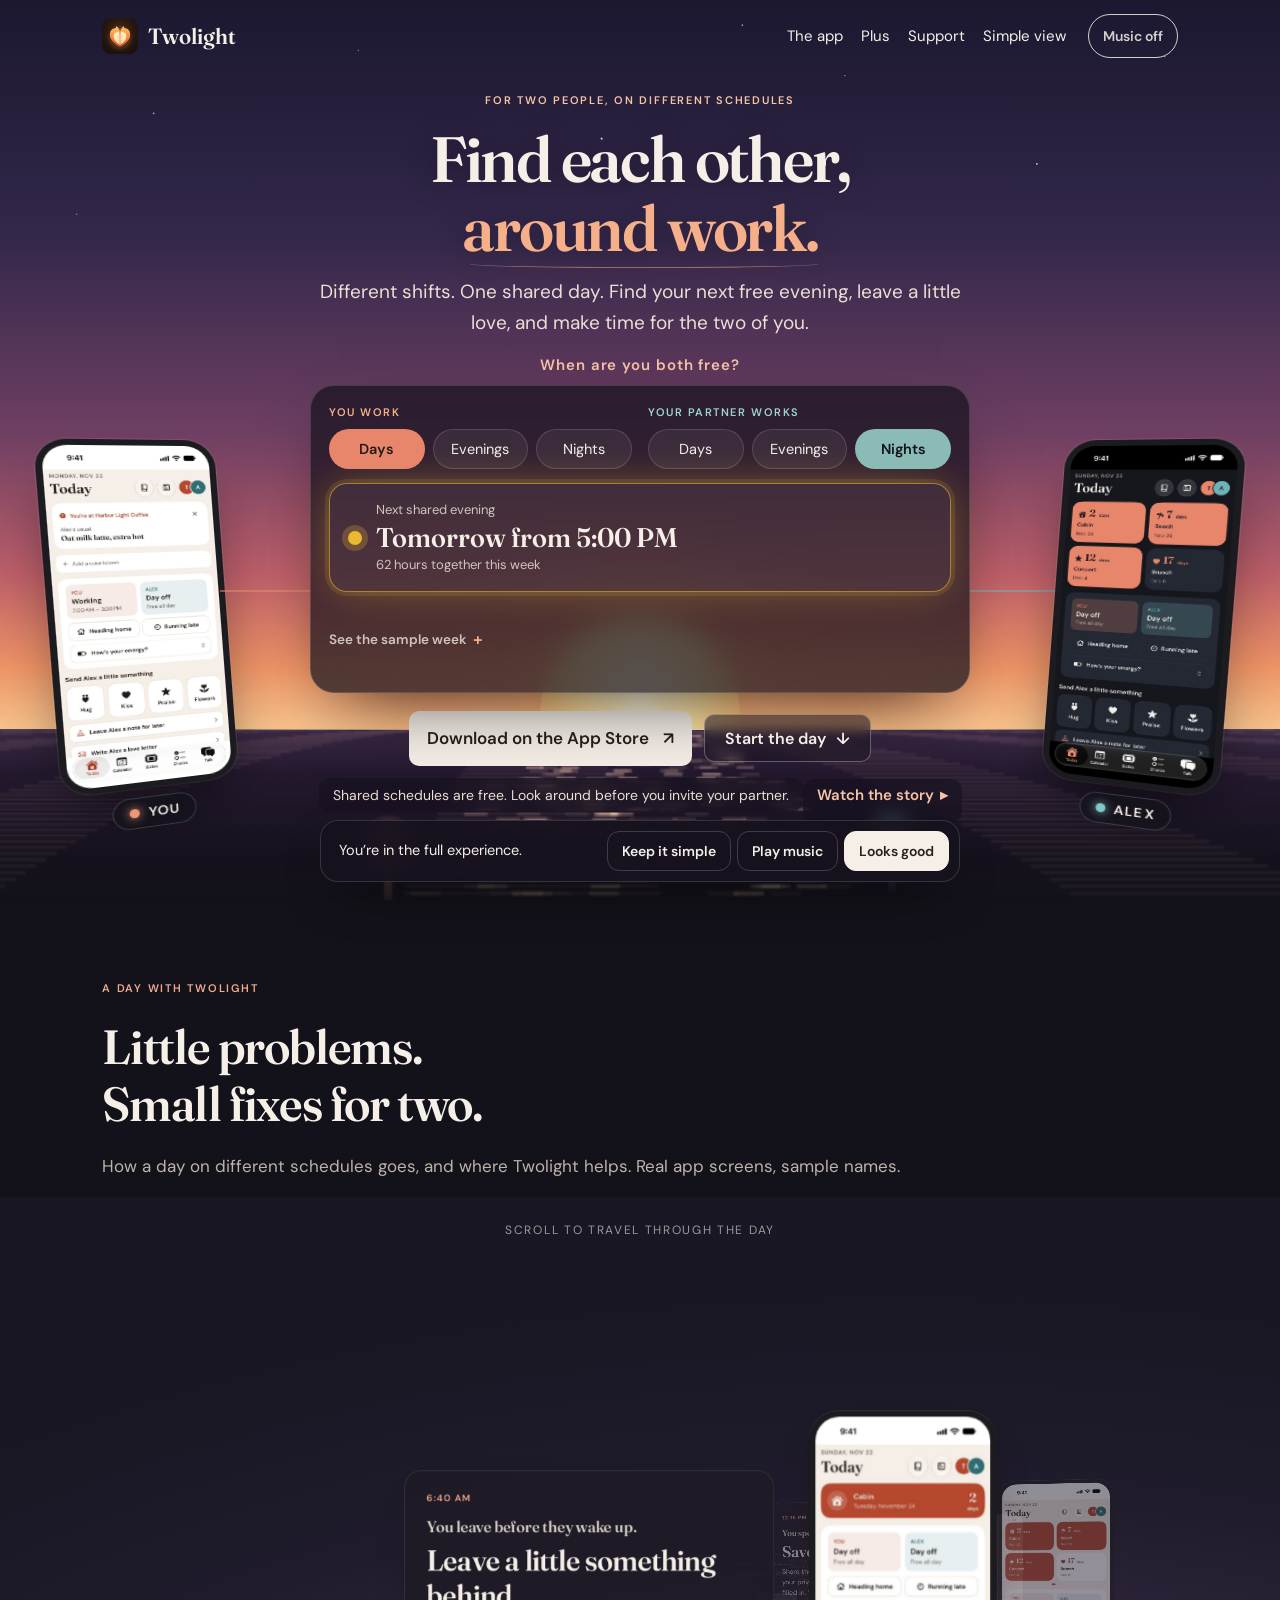
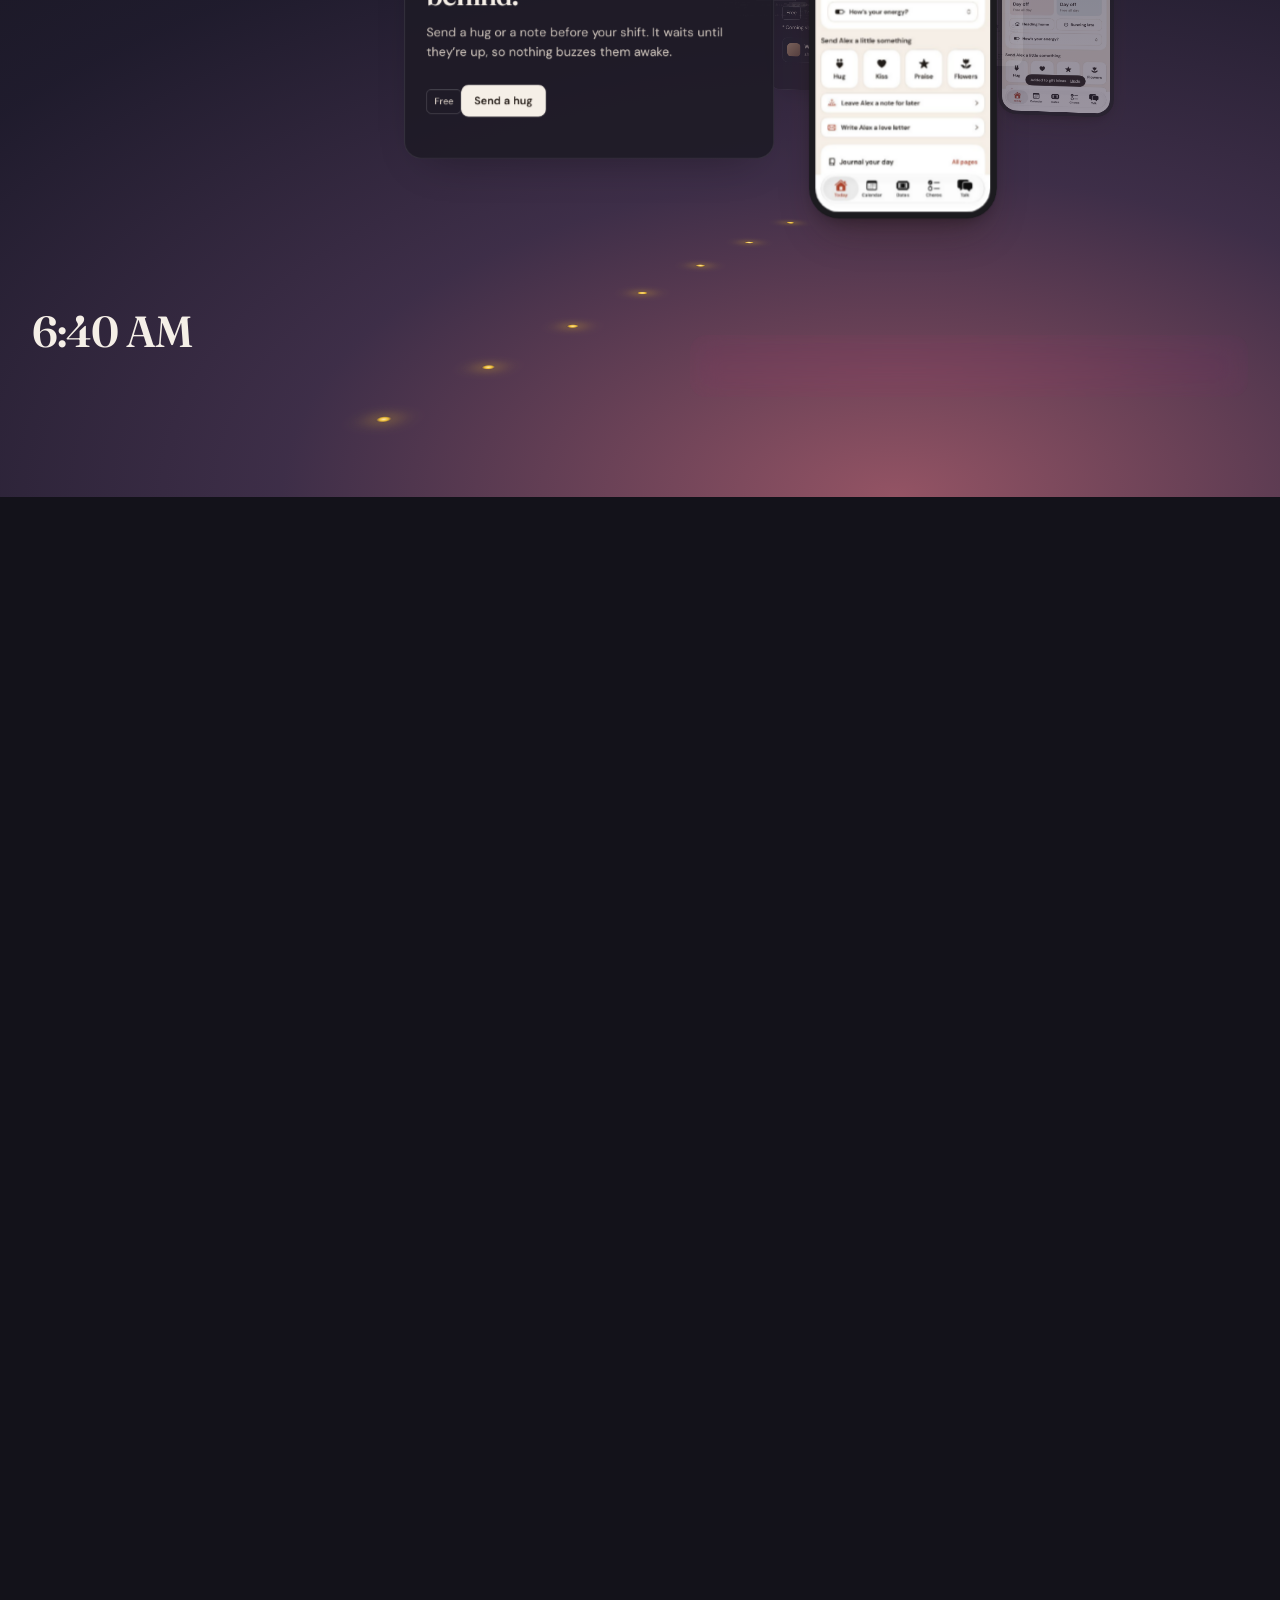
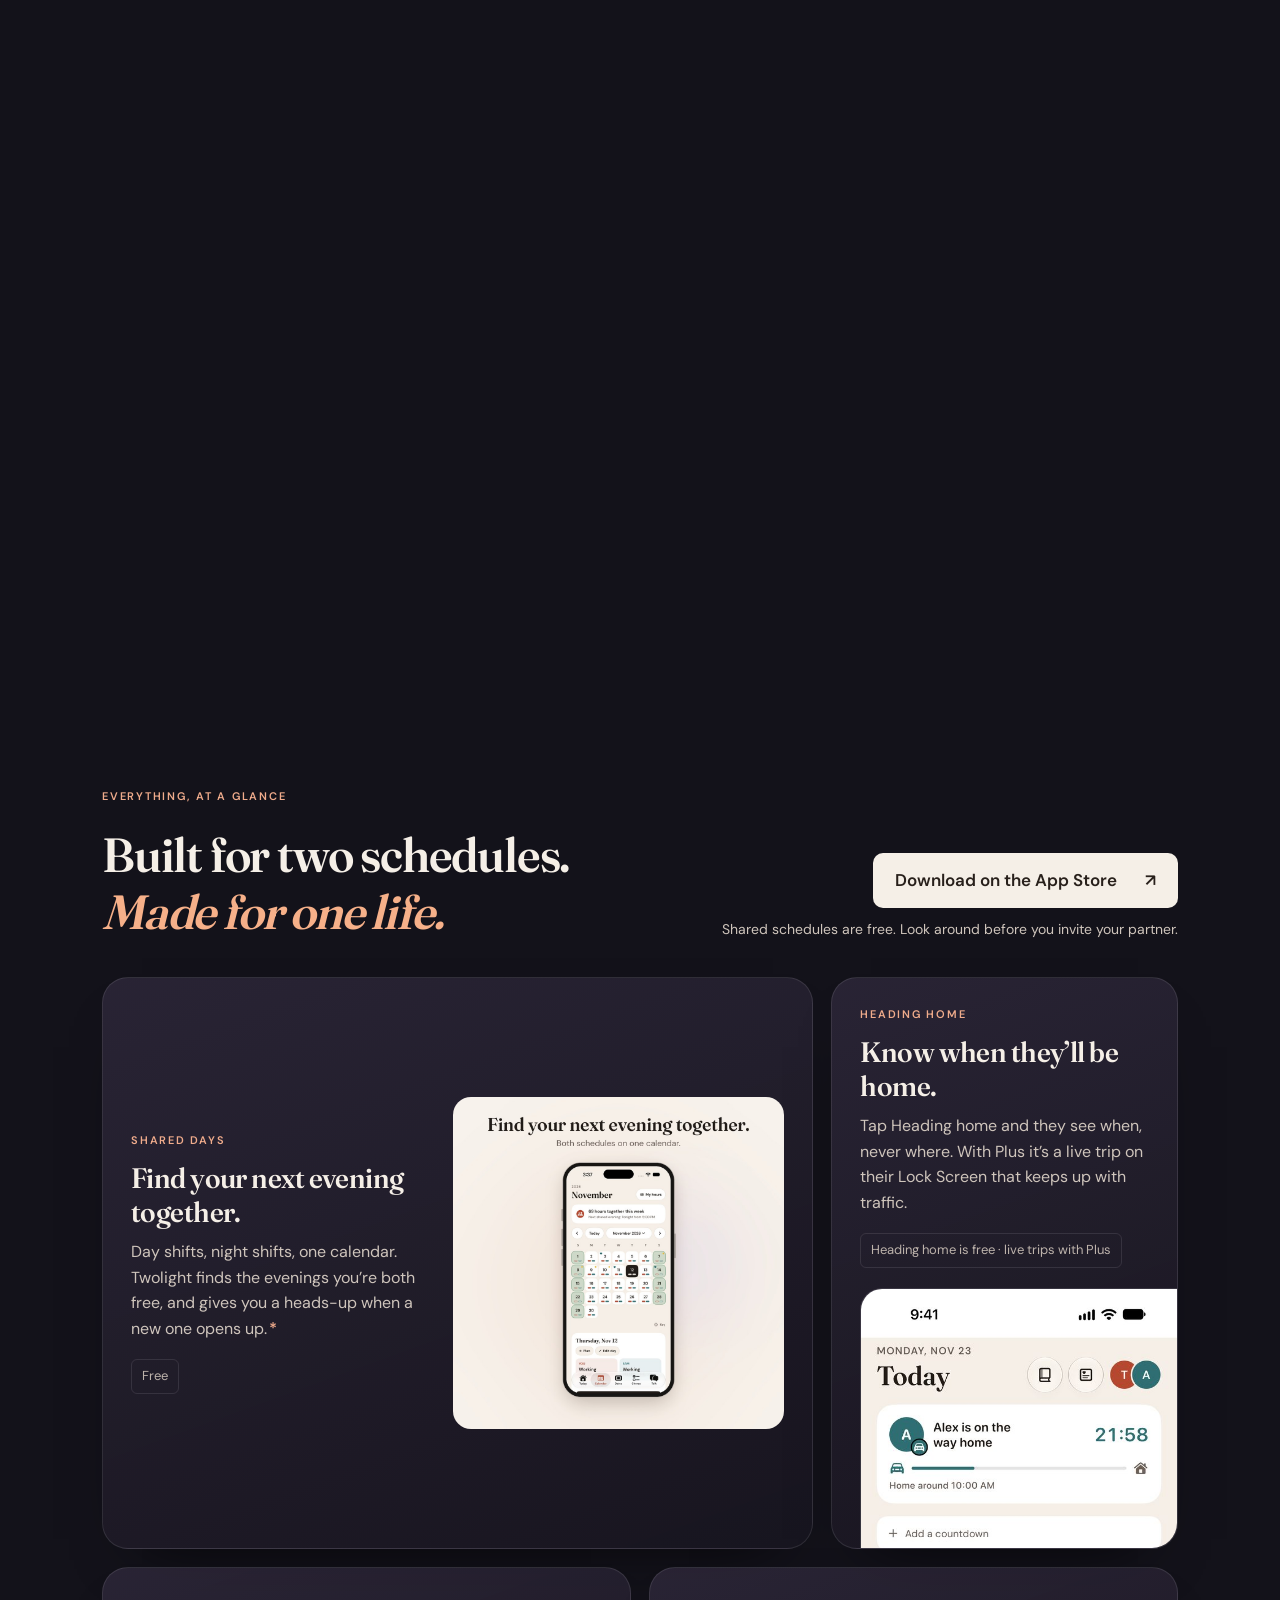
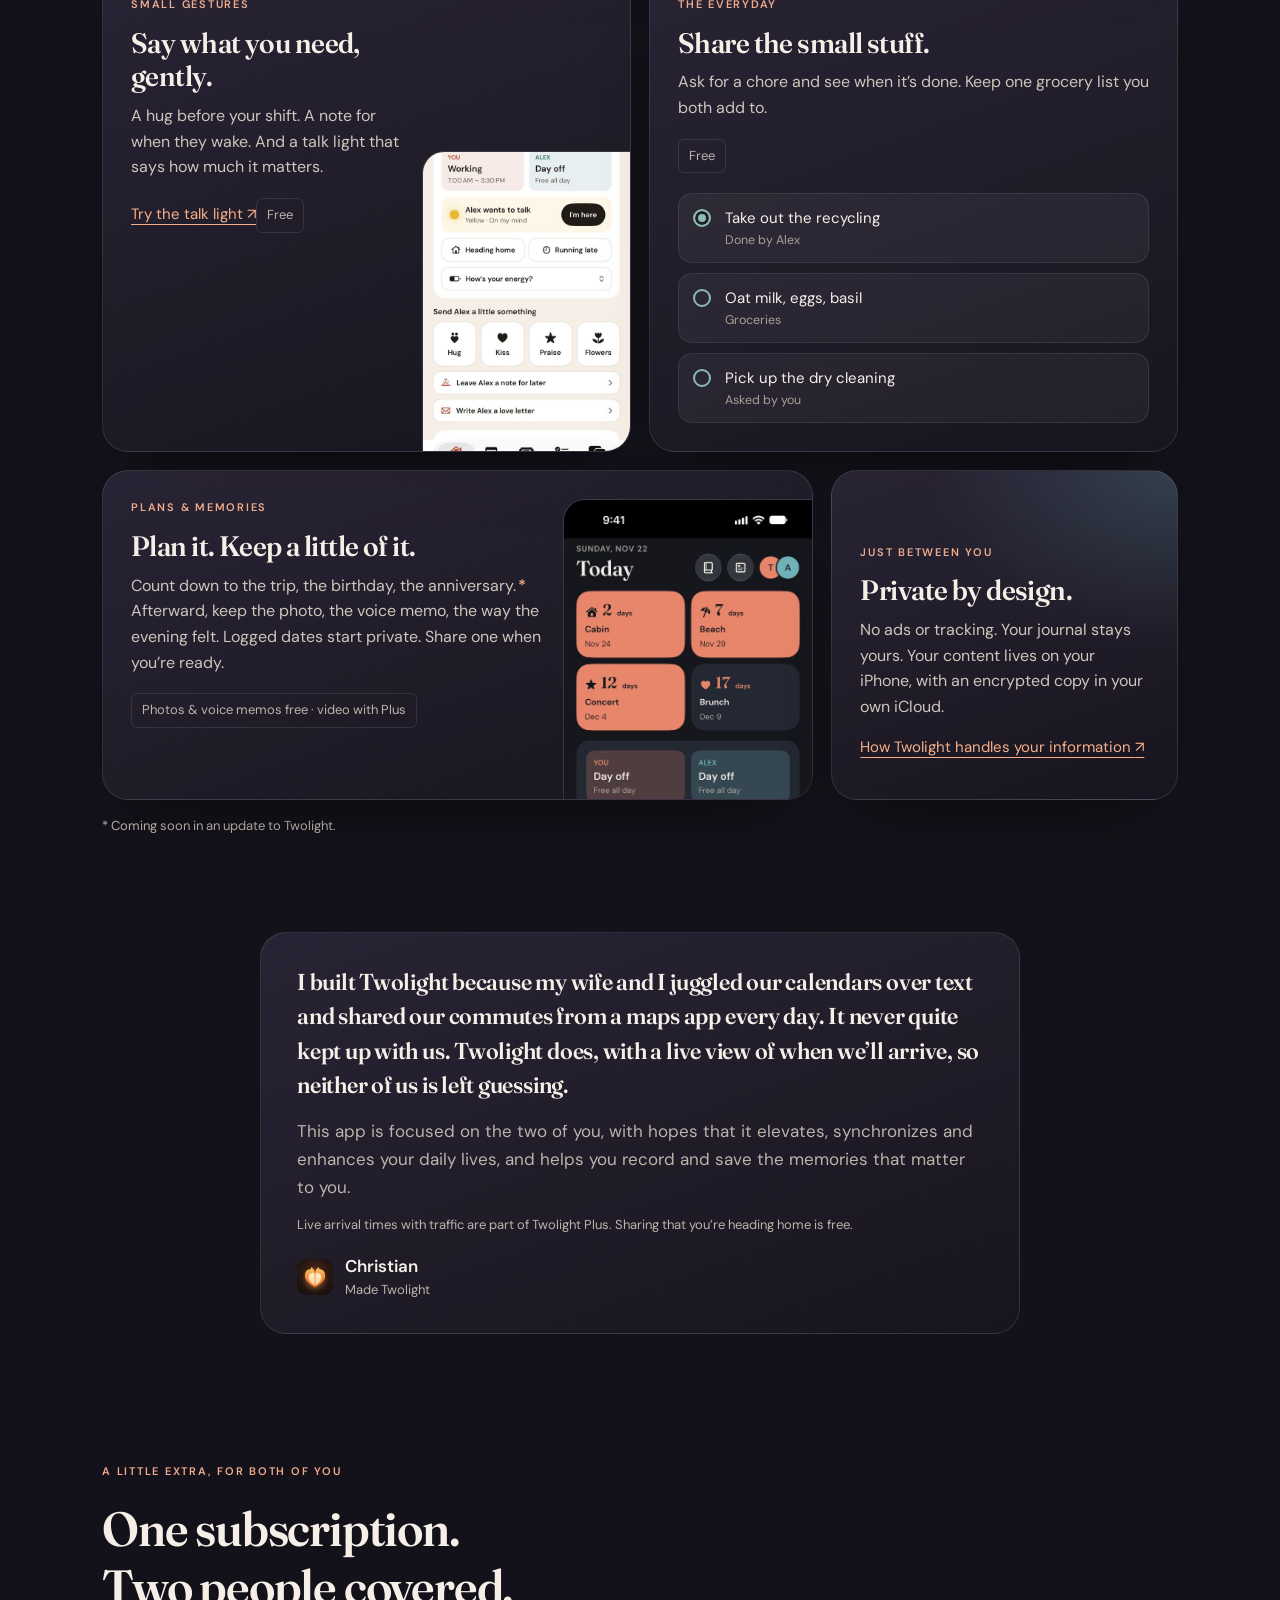
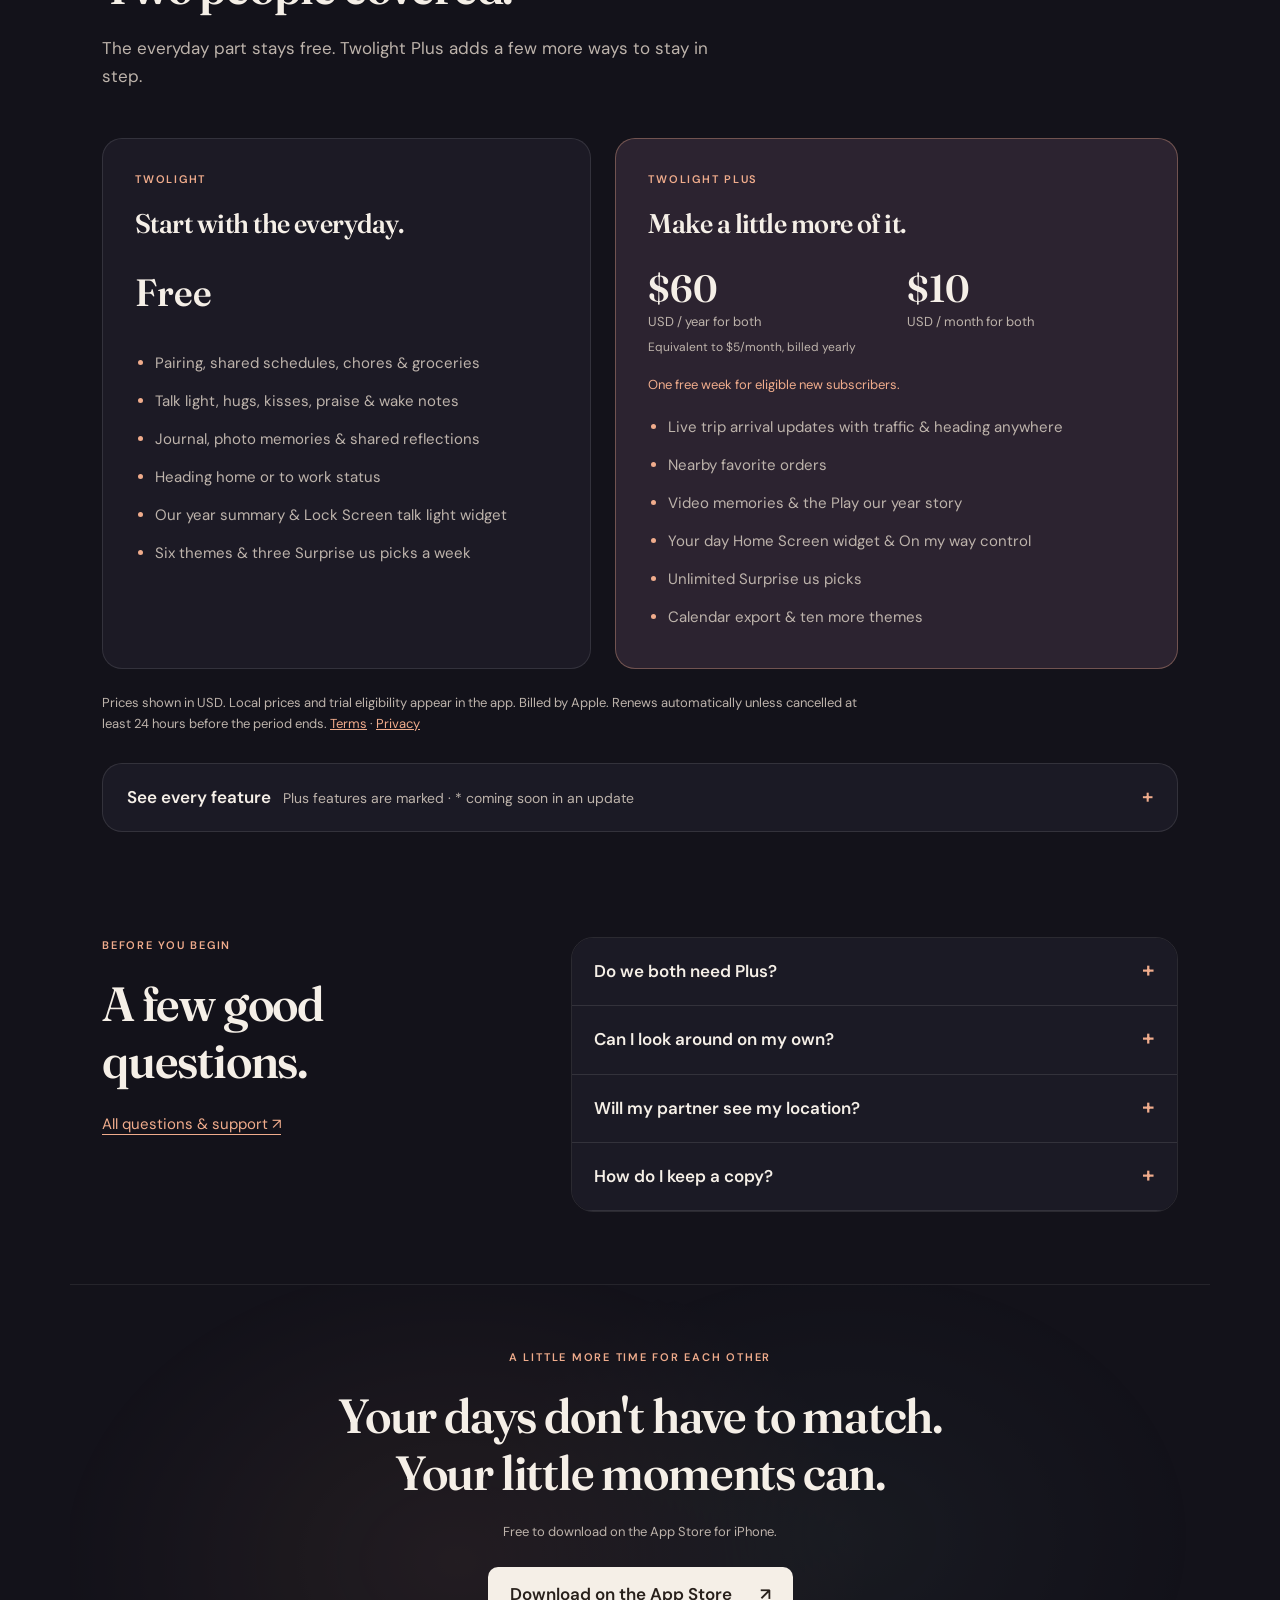
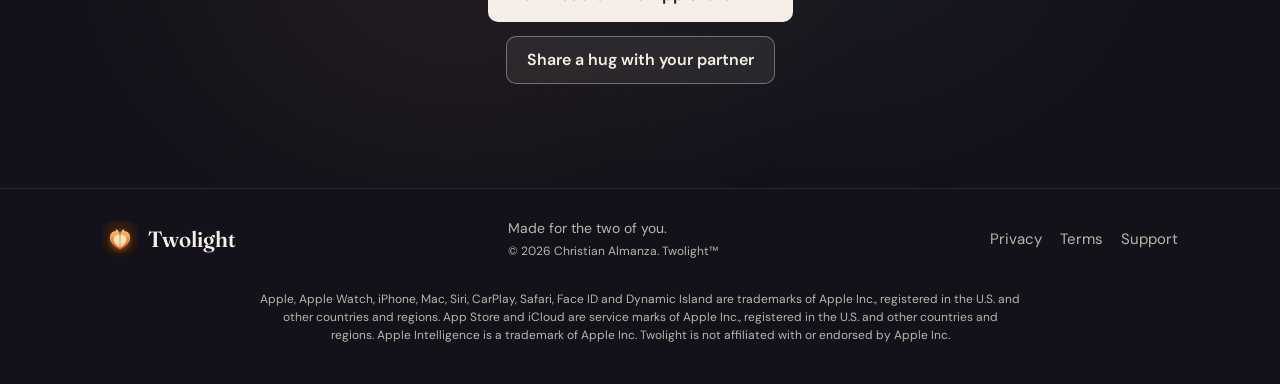
==== commit 351696ec: "Merge pull request #33 from twolightapp/claude/day-timeline A day with Twolight: feature timeline (r" ====
--- a/index.html
+++ b/index.html
@@ -26,8 +26,8 @@
 <link rel="icon" href="/icon.png">
 <link rel="apple-touch-icon" href="/icon.png">
 <link rel="preload" as="image" href="/media/twolight-poster.jpg?v=3" fetchpriority="high">
-<link rel="stylesheet" href="/style.css?v=2026-11-13-motion">
-<script src="/app.js?v=2026-11-12b" defer></script>
+<link rel="stylesheet" href="/style.css?v=2026-11-23-r5">
+<script src="/app.js?v=2026-11-23-r5" defer></script>
 <meta name="theme-color" content="#F5EFE7" media="(prefers-color-scheme: light)">
 <meta name="theme-color" content="#15171C" media="(prefers-color-scheme: dark)">
 <script type="application/ld+json">
@@ -47,7 +47,7 @@
 <body class="home"><a class="skip-link" href="#main">Skip to content</a><header><div class="wrap"><a class="brand" href="/"><img src="/icon.png" width="36" height="36" alt="">Twolight</a><nav aria-label="Main navigation"><a href="/#together">The app</a><a href="/#plus">Plus</a><a href="/support/">Support</a></nav></div></header>
 <main id="main">
 <section class="hero wrap" aria-labelledby="hero-title">
- <div class="hero-copy"><p class="eyebrow">FOR TWO PEOPLE, ON DIFFERENT SCHEDULES</p><h1 id="hero-title">Find each other,<br><em>around work.</em></h1><p class="lede">Different shifts. One shared day. Find your next free evening, leave a little love, and make time for the two of you.</p><a class="button" href="#together">Meet Twolight <span aria-hidden="true">↗</span></a><p class="availability"><span aria-hidden="true">●</span> <a href="https://apps.apple.com/app/id6831379597">Available on the App Store for iPhone</a></p></div>
+ <div class="hero-copy"><p class="eyebrow">FOR TWO PEOPLE, ON DIFFERENT SCHEDULES</p><h1 id="hero-title">Find each other,<br><em>around work.</em></h1><p class="lede">Different shifts. One shared day. Find your next free evening, leave a little love, and make time for the two of you.</p><div class="hero-cta"><a class="button" href="https://apps.apple.com/app/id6831379597">Download on the App Store <span aria-hidden="true">↗</span></a><a class="button quiet" href="#together">Meet Twolight</a></div><p class="hero-free">Shared schedules are free. Look around before you invite your partner.</p><p class="availability"><span aria-hidden="true">●</span> <a href="https://apps.apple.com/app/id6831379597">Available on the App Store for iPhone</a></p></div>
  <div class="hero-product"><figure class="film"><video id="film" aria-label="Twolight story film" controls muted loop playsinline preload="none" poster="/media/twolight-poster.jpg?v=3" aria-describedby="film-caption"><source src="/media/twolight.mp4?v=3" type="video/mp4">Your browser cannot play this film. <a href="/media/twolight.mp4?v=3">Open the product film</a>.</video><figcaption id="film-caption">How Twolight came together, and what it does for couples on different schedules. <span>Trip Live Activities and Home Screen widgets require Plus.</span></figcaption></figure></div>
 </section>
 <section class="try wrap" aria-labelledby="try-title"><div class="try-copy"><p class="eyebrow">TRY IT WITH YOUR SHIFTS</p><h2 id="try-title">When are you<br>both free?</h2><p>Pick your hours and your partner’s. Twolight works it out the way the app does: from both schedules, and from when each of you is probably asleep.</p></div>
@@ -68,6 +68,52 @@
   </form>
 </section>
 <div class="intro-strip"><div class="wrap"><span>Two schedules. One shared day.</span><span>A hug, even when you're apart.</span><span>Private by design.</span></div></div>
+<section id="day" class="day wrap" aria-labelledby="day-title">
+ <div class="section-heading"><p class="eyebrow">A DAY WITH TWOLIGHT</p><h2 id="day-title">Little problems.<br>Small fixes for two.</h2><p>How a day on different schedules goes, and where Twolight helps. Real app screens, sample names.</p></div>
+ <div class="day-runway"><div class="day-stage"><div class="day-sky" aria-hidden="true"><i class="sky-morning"></i><i class="sky-noon"></i><i class="sky-dusk"></i><i class="sky-night"></i></div><div class="day-world"><div class="day-lights" aria-hidden="true"></div>
+ <ol class="day-line">
+  <li class="moment" id="day-morning" style="--i:1">
+   <div class="moment-copy"><p class="moment-time"><span>6:40 AM</span></p><p class="moment-problem">You leave before they wake up.</p><h3>Leave a little something behind.</h3><p>Send a hug or a note before your shift. It waits until they’re up, so nothing buzzes them awake.</p><span class="badge">Free</span></div>
+   <figure class="moment-shot"><div class="tilt"><div class="phone"><img src="/media/day-morning.jpg" width="560" height="1217" loading="lazy" decoding="async" alt="Today in Twolight, with Hug, Kiss, Praise, Flowers and a note for later."></div></div></figure>
+  </li>
+  <li class="moment" id="day-gift" style="--i:2">
+   <div class="moment-copy"><p class="moment-time"><span>12:15 PM</span></p><p class="moment-problem">You spot the perfect gift while scrolling.</p><h3>Save it before you forget.</h3><p>Share the link from Safari or a shopping app. It lands in your private gift ideas with the name, price and picture filled in. Your partner never sees it.</p><span class="badge">Free</span><p class="soon-note"><span aria-hidden="true">*</span> Coming soon in an update to Twolight.</p></div>
+   <figure class="moment-shot"><div class="tilt"><div class="phone"><img src="/media/day-gift.jpg" width="560" height="1217" loading="lazy" decoding="async" alt="A link added to Twolight’s gift ideas, with Undo."></div></div></figure>
+  </li>
+  <li class="moment" id="day-order" style="--i:3">
+   <div class="moment-copy"><p class="moment-time"><span>3:30 PM</span></p><p class="moment-problem">You’re at their coffee shop and blank on their order.</p><h3>Their usual pops up.</h3><p>Save the little things in Favorites: their order, their size, the flowers they like. When you’re at that place, Twolight shows it on your screen.</p><span class="badge">Plus</span></div>
+   <figure class="moment-shot"><div class="tilt"><div class="phone"><img src="/media/day-order.jpg" width="560" height="1217" loading="lazy" decoding="async" alt="Today showing Alex’s usual order, an oat milk latte, at Harbor Light Coffee."></div></div></figure>
+  </li>
+  <li class="moment" id="day-late" style="--i:4">
+   <div class="moment-copy"><p class="moment-time"><span>5:42 PM</span></p><p class="moment-problem">The shift runs long. Again.</p><h3>They know when, not where.</h3><p>Tap Heading home or Running late and they see when you’ll be home. With Plus it’s a live trip on their Lock Screen that keeps up with traffic. Never your location.</p><span class="badge">Heading home is free · live trips with Plus</span></div>
+   <figure class="moment-shot"><div class="tilt"><div class="phone"><img src="/media/day-late.jpg" width="560" height="1217" loading="lazy" decoding="async" alt="Today showing Alex on the way home, home around 10:00."></div></div></figure>
+  </li>
+  <li class="moment" id="day-talk" style="--i:5">
+   <div class="moment-copy"><p class="moment-time"><span>9:10 PM</span></p><p class="moment-problem">Something’s on your mind.</p><h3>Say how much it matters.</h3><p>Turn on the talk light: green to catch up, yellow when something’s bugging you, red when it can’t wait. It stays lit until you’ve talked.</p><span class="badge">Free</span></div>
+   <figure class="moment-shot"><div class="tilt"><div class="phone"><img src="/media/day-talk.jpg" width="560" height="1217" loading="lazy" decoding="async" alt="Today showing Alex wants to talk, yellow, with an I’m here button."></div></div></figure>
+  </li>
+  <li class="moment" id="day-flowers" style="--i:6">
+   <div class="moment-copy"><p class="moment-time"><span>Saturday</span></p><p class="moment-problem">A long week and you’ve barely seen each other.</p><h3>Send flowers. Write a letter.</h3><p>Arrange a bouquet and send it. Or write a love letter that takes a couple of days to arrive, like real mail.</p><span class="badge">One bouquet a week free · more with Plus</span><p class="soon-note"><span aria-hidden="true">*</span> Coming soon in an update to Twolight.</p></div>
+   <figure class="moment-shot"><div class="tilt"><div class="phone"><img src="/media/day-flowers.jpg" width="560" height="1217" loading="lazy" decoding="async" alt="A bouquet arranged in Twolight, wrapped in purple paper."></div></div></figure>
+  </li>
+  <li class="moment" id="day-dates" style="--i:7">
+   <div class="moment-copy"><p class="moment-time"><span>Every day</span></p><p class="moment-problem">The dates that matter sneak up on you.</p><h3>Count down together.</h3><p>Your anniversary, their birthday, a trip you’re both waiting for. Keep the ones you care about on Today, and ask your partner to count down with you.</p><span class="badge">Free</span><p class="soon-note"><span aria-hidden="true">*</span> Coming soon in an update to Twolight.</p></div>
+   <figure class="moment-shot"><div class="tilt"><div class="phone"><img src="/media/day-countdowns.jpg" width="560" height="1217" loading="lazy" decoding="async" alt="Countdowns on Today: Cabin, Beach, Concert and Brunch."></div></div></figure>
+  </li>
+ </ol>
+ </div></div></div>
+</section>
+<section id="features" class="bento-section wrap" aria-labelledby="features-title"><div class="bento-head"><div><p class="eyebrow">EVERYTHING, AT A GLANCE</p><h2 id="features-title">Built for two schedules.<br><em>Made for one life.</em></h2></div><div class="bento-cta"><a class="button" href="https://apps.apple.com/app/id6831379597">Download on the App Store <span aria-hidden="true">↗</span></a><p class="hero-free">Shared schedules are free. Look around before you invite your partner.</p></div></div>
+ <div class="bento">
+  <article class="bento-card b-lead"><div class="bento-copy"><p class="eyebrow">SHARED DAYS</p><h3>Find your next evening together.</h3><p>Day shifts, night shifts, one calendar. Twolight finds the evenings you’re both free, and gives you a heads-up when a new one opens up.<span class="soon"><span aria-hidden="true">*</span><span class="sr-only"> (coming soon in an update)</span></span></p><span class="badge">Free</span></div><figure class="bento-shot square"><img src="/media/calendar.jpg?v=2" width="1080" height="1080" loading="lazy" decoding="async" alt="Twolight Calendar with both shifts and the next shared evening."></figure></article>
+  <article class="bento-card b-home"><div class="bento-copy"><p class="eyebrow">HEADING HOME</p><h3>Know when they’ll be home.</h3><p>Tap Heading home and they see when, never where. With Plus it’s a live trip on their Lock Screen that keeps up with traffic.</p><span class="badge">Heading home is free · live trips with Plus</span></div><figure class="bento-shot phone-crop"><img src="/media/day-late.jpg" width="560" height="1217" loading="lazy" decoding="async" alt="Today showing Alex on the way home, home around 10:00."></figure></article>
+  <article class="bento-card b-talk"><div class="bento-copy"><p class="eyebrow">SMALL GESTURES</p><h3>Say what you need, gently.</h3><p>A hug before your shift. A note for when they wake. And a talk light that says how much it matters.</p><a class="text-link" href="#day-talk">Try the talk light <span aria-hidden="true">↗</span></a><span class="badge">Free</span></div><figure class="bento-shot phone-crop"><img src="/media/day-talk.jpg" width="560" height="1217" loading="lazy" decoding="async" alt="Today showing Alex wants to talk, yellow, with an I’m here button."></figure></article>
+  <article class="bento-card b-every"><div class="bento-copy"><p class="eyebrow">THE EVERYDAY</p><h3>Share the small stuff.</h3><p>Ask for a chore and see when it’s done. Keep one grocery list you both add to.</p><span class="badge">Free</span></div><ul class="bento-list" aria-label="Examples"><li><i aria-hidden="true"></i>Take out the recycling<small>Done by Alex</small></li><li><i aria-hidden="true"></i>Oat milk, eggs, basil<small>Groceries</small></li><li><i aria-hidden="true"></i>Pick up the dry cleaning<small>Asked by you</small></li></ul></article>
+  <article class="bento-card b-keep"><div class="bento-copy"><p class="eyebrow">PLANS &amp; MEMORIES</p><h3>Plan it. Keep a little of it.</h3><p>Count down to the trip, the birthday, the anniversary.<span class="soon"><span aria-hidden="true">*</span><span class="sr-only"> (coming soon in an update)</span></span> Afterward, keep the photo, the voice memo, the way the evening felt. Logged dates start private. Share one when you’re ready.</p><span class="badge">Photos &amp; voice memos free · video with Plus</span></div><figure class="bento-shot phone-crop"><img src="/media/day-countdowns-dark.jpg" width="560" height="1217" loading="lazy" decoding="async" alt="Countdowns on Today in the Midnight theme."></figure></article>
+  <article class="bento-card b-private"><div class="bento-copy"><p class="eyebrow">JUST BETWEEN YOU</p><h3>Private by design.</h3><p>No ads or tracking. Your journal stays yours. Your content lives on your iPhone, with an encrypted copy in your own iCloud.</p><a class="text-link" href="/privacy/">How Twolight handles your information <span aria-hidden="true">↗</span></a></div></article>
+ </div>
+ <p class="soon-note bento-soon"><span aria-hidden="true">*</span> Coming soon in an update to Twolight.</p>
+</section>
 <section id="together" class="section wrap" aria-labelledby="together-title"><div class="section-heading"><p class="eyebrow">THE EVERYDAY, TOGETHER</p><h2 id="together-title">Different hours.<br>Still on the same team.</h2><p>You don't need matching schedules to make space for each other.</p></div>
  <nav class="story-nav" aria-label="Feature stories"><a href="#story-days" aria-label="Story 1 of 3: Shared days">01 <span>Days</span></a><a href="#story-talk" aria-label="Story 2 of 3: Small gestures">02 <span>Talk</span></a><a href="#story-memories" aria-label="Story 3 of 3: Memories">03 <span>Memories</span></a><span aria-hidden="true">Swipe →</span></nav>
  <div class="feature-track" role="region" aria-label="Three feature stories; swipe or use the story links" tabindex="0">
@@ -89,6 +135,7 @@
  <article class="memory-panel" id="story-memories"><div class="feature-copy"><p class="eyebrow">03 / MOMENTS TO KEEP</p><h3>The little things<br>become your story.</h3><p>Keep the photo, the voice memo, the way the evening felt. Logged dates start private. Share one when you’re ready.</p><span class="badge">Photos &amp; voice memos free · Video with Plus</span></div><figure class="memory-figure"><div class="memory-list"><div><span aria-hidden="true">01</span><p><strong>Dates &amp; memories</strong>Make a plan. Keep a little of it.</p></div><div><span aria-hidden="true">02</span><p><strong>A journal of your own</strong>Your thoughts stay yours.</p></div><div><span aria-hidden="true">03</span><p><strong>Your year together</strong>Look back at the moments you made.</p></div></div><figcaption>Private until you choose to share.</figcaption></figure></article>
  </div>
 </section>
+<aside class="founder-note wrap" aria-label="A note from Christian"><figure><blockquote><p>I built Twolight because my wife and I juggled our calendars over text and shared our commutes from a maps app every day. It never quite kept up with us. Twolight does, with a live view of when we’ll arrive, so neither of us is left guessing.</p><p>This app is focused on the two of you, with hopes that it elevates, synchronizes and enhances your daily lives, and helps you record and save the memories that matter to you.</p></blockquote><p class="founder-plus">Live arrival times with traffic are part of Twolight Plus. Sharing that you’re heading home is free.</p><figcaption><img src="/icon.png" width="36" height="36" alt=""><span>Christian<small>Made Twolight</small></span></figcaption></figure></aside>
 <section id="plus" class="plus-section"><div class="wrap"><div class="section-heading"><p class="eyebrow">A LITTLE EXTRA, FOR BOTH OF YOU</p><h2>One subscription.<br>Two people covered.</h2><p>The everyday part stays free. Twolight Plus adds a few more ways to stay in step.</p></div>
 <div class="plans"><article class="plan"><p class="eyebrow">TWOLIGHT</p><h3>Start with the everyday.</h3><p class="plan-price">Free</p><ul><li>Pairing, shared schedules, chores &amp; groceries</li><li>Talk light, hugs, kisses, praise &amp; wake notes</li><li>Journal, photo memories &amp; shared reflections</li><li>Heading home or to work status</li><li>Our year summary &amp; Lock Screen talk light widget</li><li>Six themes &amp; three Surprise us picks a week</li></ul></article>
 <article class="plan featured"><p class="eyebrow">TWOLIGHT PLUS</p><h3>Make a little more of it.</h3><div class="price"><div><strong>$60</strong><span>USD / year for both</span><small>Equivalent to $5/month, billed yearly</small></div><div><strong>$10</strong><span>USD / month for both</span></div></div><p class="trial">One free week for eligible new subscribers.</p><ul><li>Live trip arrival updates with traffic &amp; heading anywhere</li><li>Nearby favorite orders</li><li>Video memories &amp; the Play our year story</li><li>Your day Home Screen widget &amp; On my way control</li><li>Unlimited Surprise us picks</li><li>Calendar export &amp; ten more themes</li></ul></article></div>
--- a/style.css
+++ b/style.css
@@ -45,18 +45,8 @@
 
 /* Home */
 .hero { padding: 48px 0 24px; text-align: center; }
-.hero img.icon { width: 104px; height: 104px; border-radius: 24px; box-shadow: 0 10px 30px rgba(0,0,0,.15); margin-bottom: 24px; }
 .hero .lede { margin: 0 auto 28px; }
-.pill { display: inline-block; padding: 12px 22px; border-radius: 999px; background: var(--ink); color: var(--bg);
-  font-weight: 600; text-decoration: none; }
-.grid { display: grid; grid-template-columns: repeat(auto-fit, minmax(220px, 1fr)); gap: 14px; margin: 28px 0; }
-.card { background: var(--card); border: 1px solid var(--line); border-radius: 18px; padding: 20px; }
-.card h3 { margin-top: 0; }
-.card p { margin: 0; color: var(--muted); font-size: 15.5px; }
-.dot { display: inline-block; width: 10px; height: 10px; border-radius: 50%; background: var(--accent); margin-right: 8px; }
-.dot.p { background: var(--partner); }
 .price { display: flex; gap: 14px; flex-wrap: wrap; }
-.price .card { flex: 1 1 200px; }
 .price strong { font: 600 28px "Fraunces", Georgia, serif; display: block; }
 
 /* Legal pages */
@@ -491,3 +481,511 @@
 /* A last bit of warm light under the closing line and the 404, echoing the hero. */
 .closing, .not-found { position: relative; isolation: isolate; }
 .closing::before, .not-found::before { content: ""; position: absolute; inset: 0; z-index: -1; pointer-events: none; background: radial-gradient(ellipse 36% 62% at 34% 55%, #e8a68138, transparent), radial-gradient(ellipse 32% 56% at 68% 50%, #8abbb426, transparent); }
+
+/* A day with Twolight (launch 1.1): a timeline of moments, each a small problem and the screen that helps.
+   Desktop: phones swing through 3D as they pass, tied to scroll; pointer tilt on hover.
+   Phones: a swipeable row with a light coverflow turn. Reduced motion: still and flat. */
+.day { padding-block: 80px 24px; }
+.day-line { list-style: none; margin: 0; padding: 0; position: relative; }
+.day-line::before { content: ""; position: absolute; left: 7px; top: 12px; bottom: 12px; width: 1px; background: var(--line); }
+.moment { position: relative; display: grid; grid-template-columns: 1fr minmax(240px, 300px); align-items: center; gap: 56px;
+  padding: 0 0 72px 44px; }
+.moment:nth-child(even) { grid-template-columns: minmax(240px, 300px) 1fr; }
+.moment:nth-child(even) .moment-copy { order: 2; }
+.moment::before { content: ""; position: absolute; left: 1px; top: 6px; width: 13px; height: 13px; border-radius: 50%;
+  background: var(--bg); border: 2px solid var(--accent); box-sizing: border-box; }
+.moment-time { margin: 0 0 14px; font-size: 13px; font-weight: 600; letter-spacing: .12em; text-transform: uppercase; color: var(--accent); }
+.moment-problem { font: 600 clamp(19px, 2vw, 22px)/1.35 "Fraunces", Georgia, serif; color: var(--muted); margin: 0 0 8px; letter-spacing: -.01em; }
+.moment h3 { margin: 0 0 14px; }
+.moment-copy > p:not(.moment-time):not(.moment-problem) { color: var(--muted); max-width: 30em; }
+.moment-shot { margin: 0; perspective: 1100px; display: flex; justify-content: center; }
+.tilt { width: min(100%, 268px); transform: rotateX(var(--ty, 0deg)) rotateY(var(--tx, 0deg)); transition: transform .5s cubic-bezier(.22, 1, .36, 1);
+  transform-style: preserve-3d; will-change: transform; }
+.phone { width: 100%; aspect-ratio: 560 / 1217; border-radius: 42px; padding: 9px; background: #1c1b1f;
+  box-shadow: 0 1px 0 #ffffff22 inset, 0 30px 60px -18px #2a150c55, 0 12px 24px -12px #0006; transform-style: preserve-3d; }
+.phone img { display: block; width: 100%; height: 100%; border-radius: 33px; object-fit: cover; }
+.moment .badge { margin-top: 4px; }
+
+@media (prefers-reduced-motion: no-preference) {
+ @supports (animation-timeline: view()) {
+  .day-line::after { content: ""; position: absolute; left: 7px; top: 12px; bottom: 12px; width: 1px; background: var(--accent);
+    transform-origin: top; animation: day-fill linear both; animation-timeline: view(); animation-range: cover 10% cover 90%; }
+  @keyframes day-fill { from { transform: scaleY(0); } to { transform: scaleY(1); } }
+  .moment { --dir: 1; }
+  .moment:nth-child(even) { --dir: -1; }
+  .moment .phone { animation: phone-pass linear both; animation-timeline: view(); animation-range: cover 0% cover 100%; }
+  @keyframes phone-pass {
+   0%   { transform: translateY(70px) translateZ(-140px) rotateY(calc(var(--dir) * -32deg)) rotateX(14deg); opacity: .25; }
+   38%, 58% { transform: translateY(0) translateZ(0) rotateY(calc(var(--dir) * -7deg)) rotateX(3deg); opacity: 1; }
+   100% { transform: translateY(-60px) translateZ(-120px) rotateY(calc(var(--dir) * 22deg)) rotateX(-10deg); opacity: .35; }
+  }
+  .moment-copy { animation: copy-in linear both; animation-timeline: view(); animation-range: entry 15% cover 40%; }
+  @keyframes copy-in { from { opacity: 0; transform: translateY(26px); } to { opacity: 1; transform: none; } }
+  .moment::before { animation: dot-on linear both; animation-timeline: view(); animation-range: entry 40% cover 42%; }
+  @keyframes dot-on { to { background: var(--accent); box-shadow: 0 0 0 6px color-mix(in srgb, var(--accent) 18%, transparent); } }
+ }
+}
+
+@media (max-width: 899px) {
+ .day { padding-block: 56px 8px; }
+ .day-line { display: flex; align-items: flex-start; gap: 14px; overflow-x: auto; scroll-snap-type: x mandatory; overscroll-behavior-x: contain;
+   margin-inline: -24px; padding: 8px 24px 20px; scroll-padding-inline: 24px; scrollbar-width: none; }
+ .day-line::-webkit-scrollbar { display: none; }
+ .day-line::before, .day-line::after { display: none; }
+ .moment, .moment:nth-child(even) { flex: 0 0 84%; scroll-snap-align: start; display: flex; flex-direction: column-reverse; gap: 22px;
+   padding: 22px 20px 24px; background: var(--card); border: 1px solid var(--line); border-radius: 24px; }
+ .moment:nth-child(even) .moment-copy { order: 0; }
+ .moment::before { display: none; }
+ .tilt { width: 200px; }
+ .phone { border-radius: 34px; padding: 7px; }
+ .phone img { border-radius: 27px; }
+ .moment-copy > p:not(.moment-time):not(.moment-problem) { font-size: 16px; }
+ @media (prefers-reduced-motion: no-preference) {
+  @supports (animation-timeline: view()) {
+   .moment .phone { animation: phone-flow linear both; animation-timeline: view(inline); animation-range: cover 0% cover 100%; }
+   @keyframes phone-flow {
+    0%   { transform: rotateY(28deg) translateZ(-60px); }
+    50%  { transform: rotateY(0) translateZ(0); }
+    100% { transform: rotateY(-28deg) translateZ(-60px); }
+   }
+   .moment-copy { animation: none; }
+  }
+ }
+}
+
+/* ---------- A day with Twolight, v2: a 3D path you travel along (desktop, motion allowed, JS on) ----------
+   app.js adds .day-3d; without it (phones, Reduce Motion, no JS) the section stays the plain timeline above.
+   The camera follows a curving road of path lights; each moment waits at its own bend. Sky goes
+   morning -> noon -> dusk -> night with the day. transform and opacity only. */
+.day-3d { position: relative; max-width: none; padding: 0; }
+.day-3d .section-heading { max-width: 1140px; margin: 0 auto; padding: 80px 32px 0; }
+.day-3d .day-runway { position: relative; }
+.day-3d .day-stage { position: sticky; top: 0; height: 100vh; overflow: hidden; perspective: 1100px; perspective-origin: 50% 42%; }
+.day-3d .day-sky { position: absolute; inset: 0; pointer-events: none; }
+.day-3d .day-sky i { position: absolute; inset: 0; opacity: 0; }
+.day-3d .sky-morning { background: radial-gradient(120% 90% at 70% 100%, #b8667a 0%, #4a3656 40%, #231e33 75%, #1a1826 100%); opacity: 1; }
+.day-3d .sky-noon { background: radial-gradient(120% 90% at 50% 0%, #4c3d63 0%, #2c2540 50%, #1c1a28 100%); }
+.day-3d .sky-dusk { background: radial-gradient(120% 90% at 50% 100%, #f0a07a 0%, #a8526a 38%, #3a2a48 75%, #221d33 100%); }
+.day-3d .sky-night { background: radial-gradient(120% 90% at 50% 0%, #2b2f48 0%, #15171c 60%); }
+.day-3d .day-world { position: absolute; left: 50%; top: 50%; width: 0; height: 0; transform-style: preserve-3d; will-change: transform; }
+.day-3d .day-line { position: static; display: block; transform-style: preserve-3d; }
+.day-3d .day-line::before, .day-3d .day-line::after { display: none; }
+.day-3d .moment, .day-3d .moment:nth-child(even) { position: absolute; left: 0; top: 0; width: 820px; margin: -300px 0 0 -410px;
+  display: grid; grid-template-columns: 1fr 260px; gap: 48px; align-items: center; padding: 0;
+  transform-style: preserve-3d; will-change: transform, opacity; animation: none; }
+.day-3d .moment:nth-child(even) .moment-copy { order: 0; }
+.day-3d .moment::before { display: none; }
+.day-3d .moment-copy { animation: none !important; padding: 28px 30px; border-radius: 24px; color: #eadfd4;
+  background: rgba(30, 27, 38, .9); border: 1px solid rgba(255, 255, 255, .12); box-shadow: 0 24px 60px -30px #0005; }
+.day-3d .moment .phone { animation: none !important; }
+.day-3d .moment-shot { perspective: none; }
+.day-3d .day-lights { position: absolute; left: 0; top: 0; transform-style: preserve-3d; }
+.day-3d .day-lights b { position: absolute; left: -7px; top: -7px; width: 14px; height: 14px; border-radius: 50%;
+  background: radial-gradient(circle, #ffe7b0 0%, #e9b930 40%, transparent 72%); box-shadow: 0 0 22px 6px #e9b93066; }
+.day-3d .day-hud { position: absolute; left: 32px; right: 32px; bottom: 28px; display: flex; align-items: end; justify-content: space-between;
+  pointer-events: none; }
+.day-3d .day-clock { font: 600 clamp(28px, 3.4vw, 44px)/1 "Fraunces", Georgia, serif; letter-spacing: -.02em; color: #f5efe7;
+  transition: color .4s; }
+.day-3d .moment-copy h3 { color: #f5efe7; }
+.day-3d .moment-copy > p.moment-problem, .day-3d .moment-copy > p:not(.moment-time):not(.moment-problem) { color: #d9cfc5; }
+.day-3d .moment-copy .badge { color: #eadfd4; border-color: rgba(255, 255, 255, .22); }
+/* One look all day: a soft dark bar that reads on morning, dusk and night skies alike. */
+.day-3d .day-stops { display: flex; gap: 4px; pointer-events: auto; padding: 8px 12px; border-radius: 16px;
+  background: rgba(28, 24, 34, .72); border: 1px solid rgba(255, 255, 255, .14);
+  box-shadow: 0 12px 32px -14px rgba(0, 0, 0, .55); backdrop-filter: blur(14px) saturate(1.2); -webkit-backdrop-filter: blur(14px) saturate(1.2); }
+.day-3d .day-stops button { min-width: 44px; min-height: 44px; border: 0; background: none; color: rgba(245, 239, 231, .72); cursor: pointer; border-radius: 10px;
+  font: 600 11px/1 "DM Sans", sans-serif; letter-spacing: .1em; display: grid; place-items: center; gap: 6px; padding: 0 4px; }
+.day-3d .day-stops button::before { content: ""; width: 8px; height: 8px; border-radius: 50%; background: currentColor; opacity: .4;
+  transition: transform .25s, opacity .25s; }
+.day-3d .day-stops button[aria-current="true"]::before { opacity: 1; transform: scale(1.5); background: #f08a68; }
+.day-3d .day-stops button[aria-current="true"] { color: #fff; }
+.day-3d .day-stops button:hover { color: #fff; background: rgba(255, 255, 255, .08); }
+.day-3d .day-stops button::before { opacity: .55; }
+.day-3d .day-hint { position: absolute; top: 24px; left: 50%; transform: translateX(-50%); font-size: 12px; letter-spacing: .14em;
+  text-transform: uppercase; color: rgba(245, 239, 231, .6); transition: opacity .4s; }
+.day:not(.day-3d) .day-sky, .day:not(.day-3d) .day-lights { display: none; }
+.home .day.day-3d { max-width: none; padding-inline: 0; }
+
+/* ---------- Header switch, music, playable stops ---------- */
+.mode-switch { min-height: 44px; border: 0; background: none; color: var(--muted); font: inherit; font-size: 15px; cursor: pointer; padding: 0; }
+.mode-switch:hover { color: var(--ink); }
+.music-btn { min-height: 44px; padding: 0 14px; border-radius: 999px; margin-left: 4px; cursor: pointer;
+  border: 1px solid currentColor; background: none; color: inherit; font: 600 14px "DM Sans", sans-serif; opacity: .85; }
+.music-btn:hover { opacity: 1; }
+.mode-experience body.home > header .music-btn[aria-pressed="true"], .music-btn[aria-pressed="true"] { color: #f6b089; }
+.mode-experience .try, .mode-experience #story-talk { display: none; }
+.play-btn { display: inline-flex; align-items: center; min-height: 44px; margin-top: 14px; padding: 0 18px; border-radius: 10px; border: 0;
+  background: var(--button-bg, #a8412c); color: var(--button-ink, #fffaf5); font: 600 15px "DM Sans", sans-serif; cursor: pointer;
+  transition: transform .15s; }
+.play-btn:active { transform: scale(.96); }
+.play-note { font-size: 14px; color: var(--partner); margin: 10px 0 0; min-height: 1.4em; }
+.hug-fly { position: absolute; left: 34%; top: 62%; width: 26px; height: 26px; pointer-events: none; z-index: 5;
+  background: var(--accent); clip-path: path("M13 24 C13 24 1 16 1 8.5 C1 4.5 4 1.5 7.5 1.5 C10 1.5 12 3 13 5 C14 3 16 1.5 18.5 1.5 C22 1.5 25 4.5 25 8.5 C25 16 13 24 13 24Z");
+  animation: hug-fly 1.1s cubic-bezier(.22,1,.36,1) forwards; }
+@keyframes hug-fly { 0% { transform: translate(0,0) scale(.6); opacity: 0; } 15% { opacity: 1; transform: translate(10px,-10px) scale(1.1); }
+  100% { transform: translate(320px,-140px) scale(.5); opacity: 0; } }
+@media (prefers-reduced-motion: reduce) { .hug-fly { animation-duration: .01s; } }
+.moment-widget { display: block; }
+.moment-widget .overlap, .moment-widget .talk-figure { margin: 0; width: 100%; }
+.day-3d .moment-play, .day-3d .moment-play:nth-child(even) { width: 1080px; margin-left: -540px; grid-template-columns: 1fr 560px; }
+.day:not(.day-3d) .moment-play { grid-template-columns: 1fr minmax(300px, 560px); }
+@media (max-width: 760px) { .moment-widget { width: 100%; } .day-line .moment-play { flex-basis: 92%; } }
+
+/* Playable stops: gift drag, bouquet builder, countdown maker */
+.play { margin-top: 16px; }
+.play-btn.quiet { background: transparent; color: var(--ink); border: 1px solid var(--line); margin-left: 8px; }
+.play-btn:disabled { opacity: .45; cursor: default; }
+.gift-play { display: grid; grid-template-columns: 1fr 1fr; gap: 12px; align-items: stretch; }
+.gift-play .play-note { grid-column: 1 / -1; }
+.gift-item { display: flex; gap: 10px; align-items: center; padding: 10px 12px; border-radius: 14px; background: var(--card);
+  border: 1px solid var(--line); cursor: grab; touch-action: none; user-select: none; min-height: 56px; position: relative; z-index: 2;
+  transition: transform .25s cubic-bezier(.22,1,.36,1), box-shadow .2s, opacity .3s; }
+.gift-item.lift { cursor: grabbing; transition: none; box-shadow: 0 18px 30px -14px #0006; }
+.gift-item.saved { opacity: .4; cursor: default; }
+.gift-item i { width: 34px; height: 34px; border-radius: 9px; background: linear-gradient(135deg, #c9a27e, #7d5a44); flex: none; }
+.gift-item b, .gift-box b { display: block; font-size: 14px; }
+.gift-item small, .gift-box small { display: block; font-size: 12px; color: var(--muted); }
+.gift-box { border: 1.5px dashed var(--line); border-radius: 14px; padding: 10px 12px; display: grid; align-content: center; transition: border-color .2s, background .2s; }
+.gift-box.got { border-style: solid; border-color: var(--partner); background: color-mix(in srgb, var(--partner) 10%, transparent); }
+.bouquet-play { text-align: center; }
+.bq { width: 100%; max-width: 280px; height: auto; display: block; margin: 0 auto; overflow: visible; transition: transform .6s cubic-bezier(.22,1,.36,1), opacity .6s; }
+.bq-stems path { fill: none; stroke: #6f9a74; stroke-width: 2.5; stroke-linecap: round; }
+.bq-flower { animation: bq-in .45s cubic-bezier(.34,1.56,.64,1) both; }
+@keyframes bq-in { from { transform-box: fill-box; opacity: 0; } to { opacity: 1; } }
+.bq-rose circle { fill: #c8473b; } .bq-rose .in { fill: #9c2f28; }
+.bq-tulip path { fill: #e98aa6; }
+.bq-daisy ellipse { fill: #fffaf0; stroke: #e6dccf; } .bq-daisy .in { fill: #e9b930; }
+.bq-green path { fill: #7fa883; }
+.bq-wrap { fill: #ead9c8; stroke: #d7c2ad; opacity: 0; transition: opacity .5s; }
+.bq-ribbon { fill: #b5482f; opacity: 0; transition: opacity .5s .2s; }
+.bq.wrapped .bq-wrap, .bq.wrapped .bq-ribbon { opacity: 1; }
+.bq.sent { transform: translate(140px, -120px) scale(.4) rotate(12deg); opacity: 0; }
+.bq-pick { display: flex; flex-wrap: wrap; gap: 8px; justify-content: center; margin: 14px 0 6px; }
+.bq-pick button { min-height: 44px; padding: 0 14px; border-radius: 999px; border: 1px solid var(--line); background: var(--card); color: var(--ink);
+  font: 600 13px "DM Sans", sans-serif; cursor: pointer; }
+.bq-pick button:active { transform: scale(.95); }
+.bq-actions { margin-top: 4px; }
+.cd-play { display: grid; grid-template-columns: 1fr 160px; gap: 10px 12px; align-items: end; }
+.cd-play label { display: grid; gap: 4px; font-size: 12px; font-weight: 600; color: var(--muted); }
+.cd-play input { min-height: 44px; border-radius: 10px; border: 1px solid var(--line); background: var(--card); color: var(--ink); padding: 0 12px; font: 15px "DM Sans", sans-serif; }
+.cd-play .play-btn { grid-column: 1 / -1; justify-self: start; margin-top: 2px; }
+.cd-tiles { grid-column: 1 / -1; display: grid; grid-template-columns: repeat(2, 1fr); gap: 8px; }
+.cd-tile { border-radius: 14px; padding: 10px 12px; background: var(--card); border: 1px solid var(--line); animation: cd-in .4s cubic-bezier(.22,1,.36,1); }
+.cd-tile b { font: 600 26px "Fraunces", Georgia, serif; color: var(--accent); } .cd-tile small { font-size: 11px; color: var(--accent); margin-left: 4px; }
+.cd-tile span { display: block; font-weight: 600; font-size: 14px; } .cd-tile em { font-style: normal; font-size: 12px; color: var(--muted); }
+.cd-tile.soon { background: #b4533a; border-color: #b4533a; } .cd-tile.soon * { color: #fffaf5 !important; }
+@keyframes cd-in { from { opacity: 0; transform: translateY(10px) scale(.96); } to { opacity: 1; transform: none; } }
+@media (prefers-reduced-motion: reduce) { .bq-flower, .cd-tile { animation: none; } .bq { transition: none; } }
+.day-3d #day-flowers.moment-play { grid-template-columns: 1fr 380px; width: 900px; margin-left: -450px; }
+
+/* ---------- Hero, experience mode: the opening shot of the day ----------
+   A twilight horizon, the path of lights starting at your feet, you (clay) and your partner (teal) as two lights on it,
+   and two phones floating above with a hug travelling between them. Scrolling flies you down the road into the day. */
+.mode-experience body.home > header { position: absolute; left: 0; right: 0; top: 0; z-index: 6; border: 0; background: none; }
+.mode-experience body.home > header .brand, .mode-experience body.home > header nav a, .mode-experience body.home > header .mode-switch, .mode-experience body.home > header .music-btn { color: #f5efe7; }
+.mode-experience .hero { position: relative; max-width: none; min-height: 100vh; margin: 0; padding: 0; display: block; overflow: hidden; isolation: isolate; color: #f5efe7; }
+.mode-experience .hero .hero-product { display: none; }
+.mode-experience .hero-copy { position: relative; z-index: 3; max-width: 760px; margin: 0 auto; padding: 92px 24px 0; text-align: center; }
+.mode-experience .hero .eyebrow { color: #f6c3a6; }
+.mode-experience .hero h1 { color: #f5efe7; font-size: clamp(44px, 6.2vw, 84px); text-shadow: 0 2px 30px #0005; }
+.mode-experience .hero h1 em { color: #f6b089; }
+.mode-experience .hero .lede { color: #eadfd4; margin-inline: auto; }
+.mode-experience .hero .button { background: #f5efe7; color: #28201b; }
+.mode-experience .hero .availability, .mode-experience .hero .availability a { color: #eadfd4; }
+.hero-ghost { display: inline-flex; align-items: center; gap: 10px; min-height: 48px; padding: 0 20px; border-radius: 10px; cursor: pointer;
+  border: 1px solid #ffffff55; background: #ffffff12; color: #f5efe7; font: 600 16px "DM Sans", sans-serif; text-decoration: none;
+  backdrop-filter: blur(6px); -webkit-backdrop-filter: blur(6px); }
+.hero-ghost:hover { background: #ffffff22; }
+.hero-scene { position: absolute; inset: 0; z-index: 1; pointer-events: none; perspective: 900px; perspective-origin: 50% 80%; }
+.hs-stars { position: absolute; inset: 0 0 30% 0; background-image: radial-gradient(1.2px 1.2px at 12% 18%, #fff9 50%, transparent), radial-gradient(1px 1px at 28% 8%, #fff7 50%, transparent),
+  radial-gradient(1.4px 1.4px at 47% 22%, #fffb 50%, transparent), radial-gradient(1px 1px at 66% 12%, #fff6 50%, transparent), radial-gradient(1.3px 1.3px at 81% 26%, #fff9 50%, transparent),
+  radial-gradient(1px 1px at 91% 9%, #fff7 50%, transparent), radial-gradient(1px 1px at 6% 34%, #fff5 50%, transparent), radial-gradient(1.2px 1.2px at 58% 4%, #fff8 50%, transparent); }
+.hs-phones { position: absolute; left: 50%; top: 70%; width: 0; height: 0; transform-style: preserve-3d; perspective: 1000px; z-index: 2; will-change: transform, opacity; }
+.hs-phone { position: absolute; width: 160px; aspect-ratio: 560 / 1217; padding: 6px; border-radius: 28px; background: #1c1b1f;
+  box-shadow: 0 30px 60px -20px #000a, 0 0 0 1px #ffffff1a; top: -190px; }
+.hs-phone img { width: 100%; height: 100%; object-fit: cover; border-radius: 22px; display: block; }
+.hs-phone.mine { left: -580px; transform: rotateY(26deg) rotateZ(-4deg); }
+.hs-phone.theirs { left: 420px; transform: rotateY(-26deg) rotateZ(4deg); }
+.hs-phone .who { position: absolute; left: 0; right: 0; bottom: -30px; text-align: center; font: 600 11px "DM Sans", sans-serif; letter-spacing: .14em; text-transform: uppercase; }
+.hs-phone.mine .who { color: #f6b089; } .hs-phone.theirs .who { color: #9fd3cf; }
+.hs-link { position: absolute; left: -420px; top: -40px; width: 840px; height: 2px; background: linear-gradient(90deg, #e8866b, #f5efe7aa, #6fb3b8); opacity: .55; }
+.hs-hug { position: absolute; left: -420px; top: -51px; width: 22px; height: 22px; background: #f6b089; opacity: 0;
+  clip-path: path("M11 20 C11 20 1 13.5 1 7.5 C1 4 3.5 1.5 6.5 1.5 C8.5 1.5 10 2.8 11 4.5 C12 2.8 13.5 1.5 15.5 1.5 C18.5 1.5 21 4 21 7.5 C21 13.5 11 20 11 20Z"); }
+.hs-hug.go { animation: hs-hug 1.6s cubic-bezier(.45,0,.2,1) forwards; }
+@keyframes hs-hug { 0% { opacity: 0; transform: translateX(0) scale(.6); } 12% { opacity: 1; } 50% { transform: translateX(409px) translateY(-60px) scale(1.2); }
+  88% { opacity: 1; } 100% { opacity: 0; transform: translateX(818px) scale(.7); } }
+.film-dialog { border: 0; padding: 0; background: transparent; width: min(960px, 92vw); max-height: 92vh; overflow: visible; }
+.film-dialog[open] { display: flex; flex-direction: column; gap: 12px; }
+.film-dialog::backdrop { background: #0b0b10e6; }
+.film-dialog .film { margin: 0; }
+.film-dialog video { width: 100%; max-height: calc(92vh - 120px); border-radius: 18px; display: block; background: #000; }
+.film-dialog figcaption { color: #d9cfc5; font-size: 13px; margin-top: 8px; }
+.film-dialog .close { align-self: flex-end; display: inline-flex; align-items: center; gap: 8px; min-height: 44px; padding: 0 18px; border-radius: 999px;
+  border: 1px solid #ffffff55; background: #f5efe7; color: #28201b; font: 600 15px "DM Sans", sans-serif; cursor: pointer; }
+.film-dialog .close:hover { background: #fff; }
+@media (max-width: 1180px) {
+  .hs-phone.mine { left: -470px; } .hs-phone.theirs { left: 310px; }
+  .hs-link { left: -310px; width: 620px; } .hs-hug { left: -310px; }
+}
+@media (max-width: 899px) {
+  .hs-phones { top: 84%; }
+  .hs-phone { width: 104px; top: -120px; } .hs-phone.mine { left: -150px; } .hs-phone.theirs { left: 46px; }
+  .hs-link { left: -46px; width: 92px; top: -40px; } .hs-hug { left: -46px; top: -51px; }
+  @keyframes hs-hug { 0% { opacity: 0; transform: translateX(0) scale(.6); } 12% { opacity: 1; } 50% { transform: translateX(35px) translateY(-20px) scale(1.1); } 88% { opacity: 1; } 100% { opacity: 0; transform: translateX(70px) scale(.7); } }
+}
+/* Simple mode: the same sky, still. */
+.mode-simple .hero { position: relative; }
+
+/* Review fixes (Nov 23) */
+.mode-experience .hero .availability { display: none; }
+@media (prefers-reduced-motion: reduce) { .hs-hug, .hs-hug.go { animation: none !important; opacity: 0 !important; } }
+@media (max-width: 899px) {
+  .moment, .moment:nth-child(even) { min-width: 0; box-sizing: border-box; }
+  .moment-play, .moment-play:nth-child(even) { flex-direction: column; }   /* heading first, then the thing to try */
+  .moment-play * { max-width: 100%; box-sizing: border-box; }
+  .moment input, .moment select, .moment textarea { font-size: 16px; }    /* no iPhone focus zoom */
+}
+.mode-experience .hero h1:focus { outline: none; }
+@media (max-width: 1180px) and (min-width: 900px) { .hs-phones { top: 90%; } .hs-phone { width: 130px; } }
+@media (max-width: 899px) { .hs-phones { display: none; } .music-btn { min-height: 36px; } }
+
+/* ---------- Experience: one dark palette, top to bottom (whatever the system appearance) ---------- */
+.mode-experience .home { --bg: #13121a; --card: #1f1d28; --ink: #f5efe7; --muted: #bdb3ab; --line: rgba(255,255,255,.1); --accent: #f0ac8c;
+  --partner: #8abbb4; --section-bg: transparent; --featured-bg: rgba(40,34,48,.82); --button-bg: #f5efe7; --button-ink: #28201b; --button-hover: #ffffff;
+  color-scheme: dark; }
+.mode-experience body.home { background: #13121a; }
+.mode-experience main, .mode-experience footer { position: relative; z-index: 1; }
+.mode-experience .intro-strip, .mode-experience #together, .mode-experience .privacy-note { display: none; }
+.mode-experience .plus-section { background: transparent; border-color: transparent; }
+.mode-experience .plan { background: rgba(31, 29, 40, .86); border-color: rgba(255,255,255,.1); }
+.mode-experience .plan.featured { background: rgba(48, 38, 52, .9); border-color: rgba(240,172,140,.35); }
+.mode-experience .faq-list details, .mode-experience .all-features { background: rgba(31, 29, 40, .8); border-color: rgba(255,255,255,.1); }
+.mode-experience .closing, .mode-experience footer { border-color: rgba(255,255,255,.08); }
+.mode-experience .closing::before { opacity: .35; }
+.day-3d .day-sky i { mix-blend-mode: normal; }
+.day-3d .day-sky { opacity: .78; }
+
+/* Ribbons: a fixed canvas behind everything. */
+.ribbons { position: fixed; inset: 0; width: 100vw; height: 100vh; z-index: 0; pointer-events: none; }
+
+/* ---------- Bento: the app at a glance (experience mode) ---------- */
+.bento-section { display: none; }
+.mode-experience .bento-section { display: block; padding-block: 96px 72px; }
+.bento-head { display: flex; align-items: end; justify-content: space-between; gap: 32px; margin-bottom: 36px; }
+.bento-head h2 { margin: 0; }
+.bento-head h2 em { color: #f6b089; font-style: italic; }
+.bento { display: grid; grid-template-columns: repeat(12, 1fr); gap: 18px; }
+.bento-card { position: relative; overflow: hidden; display: grid; gap: 20px; padding: 28px; border-radius: 26px;
+  background: linear-gradient(160deg, rgba(44, 38, 56, .88), rgba(24, 22, 32, .9)); border: 1px solid rgba(255,255,255,.1);
+  box-shadow: 0 30px 60px -40px #000c; transition: border-color .25s; }
+.bento-card:hover { border-color: rgba(240, 172, 140, .35); }
+.bento-card h3 { font-size: clamp(24px, 2.2vw, 30px) !important; margin: 0 0 10px !important; }
+.bento-copy p:not(.eyebrow) { color: #cfc5bc; margin: 0 0 14px; font-size: 16px; }
+.bento-copy .eyebrow { margin-bottom: 12px; }
+.bento-copy .badge { display: inline-block; margin-top: 4px; }
+.bento-copy .text-link { display: inline-block; margin: 0 0 12px; color: #f6b089; }
+.b-lead  { grid-template-columns: 1fr 1.1fr; align-items: center; }
+.b-every { align-content: space-between; }
+.b-talk  { grid-template-columns: 1.2fr .8fr; }
+.b-home  { grid-template-columns: 1fr; }
+.b-keep  { grid-template-columns: 1.3fr .7fr; }
+.b-private { align-content: end;
+  background: radial-gradient(120% 90% at 100% 0%, rgba(111,179,184,.22), transparent 60%), linear-gradient(160deg, rgba(44,38,56,.88), rgba(24,22,32,.9)); }
+.bento-shot { margin: 0; }
+.bento-shot.square img { width: 100%; height: auto; border-radius: 18px; display: block; }
+.bento-shot.phone-crop { align-self: end; margin: 0 -28px -28px 0; height: 300px; overflow: hidden; border-radius: 22px 0 0 0;
+  border: 1px solid rgba(255,255,255,.12); border-right: 0; border-bottom: 0; }
+.bento-shot.phone-crop img { width: 100%; height: auto; display: block; }
+.bento-list { list-style: none; margin: 0; padding: 0; display: grid; gap: 10px; }
+.bento-list li { display: grid; grid-template-columns: 22px 1fr; column-gap: 10px; padding: 12px 14px; border-radius: 14px;
+  background: rgba(255,255,255,.05); border: 1px solid rgba(255,255,255,.08); font-size: 15px; color: #f5efe7; }
+.bento-list li small { grid-column: 2; color: #a99f97; font-size: 12.5px; }
+.bento-list i { grid-row: span 2; width: 18px; height: 18px; margin-top: 3px; border-radius: 50%; border: 2px solid #8abbb4; }
+.bento-list li:first-child i { background: #8abbb4; box-shadow: inset 0 0 0 3px #1f1d28; }
+/* Desktop: calendar + heading home, talk + everyday, keep + private. Spans live only here, so they never leak to phones. */
+@media (min-width: 1024px) {
+  .b-lead  { grid-column: span 8; }
+  .b-home  { grid-column: span 4; }
+  .b-talk  { grid-column: span 6; }
+  .b-every { grid-column: span 6; }
+  .b-keep  { grid-column: span 8; }
+  .b-private { grid-column: span 4; }
+}
+/* Tablets: two columns. Phones: one. Never wider than the screen. */
+@media (max-width: 1023px) {
+  .bento { grid-template-columns: repeat(2, minmax(0, 1fr)); }
+  .bento-card { grid-template-columns: 1fr; min-width: 0; }
+  .b-lead, .b-keep { grid-column: 1 / -1; }
+}
+@media (max-width: 680px) {
+  .mode-experience .bento-section { padding-block: 64px 48px; }
+  .bento-head { flex-direction: column; align-items: start; }
+  .bento { grid-template-columns: minmax(0, 1fr); }
+  .bento-card { padding: 22px; }
+  .bento-shot.phone-crop { margin: 0 -22px -22px 0; height: 240px; }
+}
+@media (prefers-reduced-motion: reduce) { .bento-card { transition: none; } }
+
+/* ---------- Hero v2: a real sunset over the sea (Nov 23) ---------- */
+.mode-experience .hero { background: linear-gradient(180deg, #1b1830 0%, #33274a 26%, #6e3f63 48%, #c0606a 64%, #ef9466 74%, #f7c08a 80.5%, #f7c08a 81%, #2c1f36 81.05%, #13121a 100%); }
+.hs-skyclip { position: absolute; left: 0; right: 0; top: 0; height: 81%; overflow: hidden; }
+.hs-sun { position: absolute; left: 50%; bottom: -86px; will-change: transform; width: 200px; height: 200px; margin: 0 0 0 -100px; border-radius: 50%;
+  background: radial-gradient(circle at 50% 42%, #fff6d8 0%, #ffe2a2 38%, #ffb86e 78%, #ff9a5a 100%);
+  box-shadow: 0 0 40px 10px #ffb47055, 0 0 120px 40px #ff8f5a33; }
+.hs-glow { position: absolute; left: 50%; bottom: -260px; width: 900px; height: 520px; margin-left: -450px; border-radius: 50%;
+  background: radial-gradient(closest-side, #ffcf9a88, #ff9a6a33 45%, transparent 75%); }
+.hs-horizon { position: absolute; left: 0; right: 0; top: 81%; height: 1px; background: linear-gradient(90deg, transparent, #ffd7a8aa 30%, #fff0d0 50%, #ffd7a8aa 70%, transparent); }
+.hs-sea { position: absolute; left: 0; right: 0; top: 81%; bottom: 0; width: 100%; height: 19%; }
+.hs-phone .who { bottom: -40px; display: flex; align-items: center; justify-content: center; gap: 8px; left: 50%; right: auto; transform: translateX(-50%);
+  padding: 6px 14px; border-radius: 999px; background: rgba(20, 18, 28, .78); border: 1px solid rgba(255,255,255,.16);
+  font: 600 13px "DM Sans", sans-serif; letter-spacing: .08em; color: #f5efe7 !important; white-space: nowrap; }
+.hs-phone .who i { width: 9px; height: 9px; border-radius: 50%; }
+.hs-phone.mine .who i { background: #f09678; box-shadow: 0 0 10px #f09678; }
+.hs-phone.theirs .who i { background: #82c8c8; box-shadow: 0 0 10px #82c8c8; }
+.mode-experience .hero .hero-ghost { background: rgba(22, 18, 30, .5); border-color: rgba(255,255,255,.3); }
+.mode-experience .hero .hero-ghost:hover { background: rgba(22, 18, 30, .68); }
+
+/* ---------- Pass 47 (Nov 23): playable hero, free line, welcome bar, beats, bento, share hug, FAQ ---------- */
+/* Both modes: Download leads, with the free line beside it. */
+.hero-cta { display: flex; flex-wrap: wrap; gap: 12px; align-items: center; }
+.button.quiet { background: transparent; color: var(--ink); border: 1px solid var(--line); }
+.button.quiet:hover { background: color-mix(in srgb, var(--ink) 6%, transparent); }
+.hero-free { margin: 12px 0 0; font-size: 14px; color: var(--muted); }
+.mode-experience .hero-cta { justify-content: center; }
+.mode-experience .hero .hero-free { color: #eadfd4; text-shadow: 0 1px 12px #0008; }
+.hero-watch { display: inline-flex; gap: 6px; margin-top: 10px; border: 0; background: none; font: 600 15px "DM Sans", sans-serif; cursor: pointer; color: #f6c3a6; padding: 10px 4px; min-height: 44px; }
+.mode-experience .hero .lede { max-width: 34em; margin-bottom: 20px; }
+
+/* The picker, in the hero. */
+.hero-play { max-width: 540px; margin: 0 auto 22px; text-align: left; }
+.hero-play-q { margin: 0 0 10px; text-align: center; font: 600 15px "DM Sans", sans-serif; letter-spacing: .06em; color: #f6c3a6; }
+.hero-play .overlap { --bg: rgba(255,255,255,.06); --line: rgba(255,255,255,.14); --button-bg: #e8866b; --button-ink: #221c18; --partner: #8abbb4; --partner-ink: #13121a; --glow: #e9b930;
+  padding: 18px; gap: 14px; background: rgba(22, 18, 30, .72); border-color: rgba(255,255,255,.14); color: #f5efe7;
+  backdrop-filter: blur(12px); -webkit-backdrop-filter: blur(12px); box-shadow: 0 30px 70px -30px #000c; }
+.hero-play .overlap legend { color: #f6b089; } .hero-play .overlap .them legend { color: #9fd3cf; }
+.hero-play .seg span { min-height: 44px; font-size: 15px; }
+.hero-play .answer { background: rgba(255,255,255,.05); border-color: rgba(255,255,255,.12); transition: box-shadow .5s, border-color .5s; }
+.hero-play .answer small, .hero-play .answer span { color: #cfc5bc; }
+.hero-play .answer.lit { border-color: rgba(233,185,48,.6); box-shadow: 0 0 0 4px rgba(233,185,48,.12), 0 0 40px -6px rgba(233,185,48,.45); }
+.ov-more summary { cursor: pointer; font-size: 13.5px; color: #cfc5bc; list-style: none; min-height: 32px; display: flex; align-items: center; gap: 6px; }
+.ov-more summary::-webkit-details-marker { display: none; }
+.ov-more summary::after { content: "+"; color: #f6b089; font-size: 17px; }
+.ov-more[open] summary::after { content: "–"; }
+.ov-more .strip { margin-top: 8px; }
+.ov-more .overlap-note { margin-top: 10px; color: #a99f97; }
+@media (max-width: 899px) {
+  .mode-experience .hero-copy { padding-top: 172px; padding-bottom: 150px; }
+  .hero-play .overlap { padding: 14px; }
+  .mode-experience .hero-cta { flex-direction: column; align-items: stretch; }
+}
+
+/* Welcome bar: small, at the bottom, never in the way. */
+.welcome-bar { position: fixed; left: 50%; bottom: 18px; transform: translateX(-50%); z-index: 40; width: min(640px, calc(100% - 24px));
+  display: flex; align-items: center; justify-content: space-between; gap: 12px; flex-wrap: wrap; padding: 10px 10px 10px 18px; border-radius: 18px;
+  background: rgba(22, 18, 30, .92); border: 1px solid rgba(255,255,255,.14); color: #f5efe7; box-shadow: 0 20px 50px -20px #000c;
+  backdrop-filter: blur(14px); -webkit-backdrop-filter: blur(14px); font-size: 14.5px; }
+.welcome-bar p { margin: 0; }
+.welcome-bar div { display: flex; gap: 6px; flex-wrap: wrap; }
+.welcome-bar button { min-height: 40px; padding: 0 14px; border-radius: 12px; border: 1px solid rgba(255,255,255,.18); background: transparent; color: #f5efe7; font: 600 14px "DM Sans", sans-serif; cursor: pointer; }
+.welcome-bar button.primary { background: #f5efe7; color: #28201b; border-color: #f5efe7; }
+.mode-simple .welcome-bar { background: var(--card); color: var(--ink); border-color: var(--line); }
+.mode-simple .welcome-bar button { color: var(--ink); border-color: var(--line); }
+.mode-simple .welcome-bar button.primary { background: var(--button-bg); color: var(--button-ink); border-color: transparent; }
+
+/* Phones: three beats down the page, then More. */
+.day-beats .day-line { display: grid !important; gap: 18px; overflow: visible !important; margin-inline: 0 !important; padding: 8px 0 0 !important; }
+.day-beats .day-line > .moment { flex: none !important; }
+.day-more { margin-top: 22px; border: 1px solid rgba(255,255,255,.12); border-radius: 22px; background: rgba(31,29,40,.7); }
+.day-more summary { cursor: pointer; list-style: none; padding: 16px 20px; min-height: 52px; font-weight: 600; display: flex; flex-direction: column; }
+.day-more summary::-webkit-details-marker { display: none; }
+.day-more summary span { font-weight: 400; font-size: 13px; color: var(--muted); }
+.day-more-list { list-style: none; margin: 0; padding: 0 16px 18px; display: flex; gap: 12px; overflow-x: auto; scroll-snap-type: x mandatory; align-items: flex-start; }
+.day-more-list > .moment { flex: 0 0 84% !important; scroll-snap-align: start; }
+
+.b-home .bento-shot.phone-crop { height: 260px; }
+.b-talk .bento-shot.phone-crop img { margin-top: -58%; }       /* show "Alex wants to talk" and I'm here */
+.bento-head { align-items: end; }
+.bento-cta { display: grid; justify-items: end; gap: 0; }
+.bento-cta .hero-free { margin-top: 10px; color: #cfc5bc; }
+.bento-more { display: none; }
+
+@media (max-width: 680px) {
+  .bento-cta { justify-items: start; }
+  .bento.collapsed .bento-card:nth-child(n+4) { display: none; }
+  .bento-more { display: block; width: 100%; min-height: 52px; border-radius: 18px; border: 1px solid rgba(255,255,255,.14); background: rgba(31,29,40,.7);
+    color: #f5efe7; font: 600 15px "DM Sans", sans-serif; cursor: pointer; }
+}
+
+/* Closing: share a hug. */
+.share-hug { margin-top: 14px; display: grid; justify-items: center; gap: 6px; }
+.share-status { margin: 0; min-height: 1.3em; font-size: 14px; color: #cfc5bc; word-break: break-word; }
+
+/* FAQ: one rounded card. */
+.faq-list { border-radius: 22px; overflow: hidden; border: 1px solid var(--line); }
+.faq-list details { border-radius: 0; }
+.faq-list details > summary { padding-inline: 22px; }
+.faq-list details > p { padding-inline: 22px; }
+@media (prefers-reduced-motion: reduce) { .hero-play .answer { transition: none; } }
+@media (min-width: 900px) {
+  .mode-experience .hero h1 { font-size: clamp(44px, 5vw, 70px); margin-bottom: 14px; }
+  .mode-experience .hero .eyebrow { margin-bottom: 14px; }
+  .mode-experience .hero .lede { margin-bottom: 16px; }
+  .mode-experience .hero-copy { max-width: 820px; }
+  .hero-play { max-width: 660px; margin-bottom: 18px; }
+  .hero-play .overlap { grid-template-columns: 1fr 1fr; column-gap: 16px; }
+  .hero-play .overlap > .answer, .hero-play .overlap > .ov-more { grid-column: 1 / -1; }
+  .hero-play .seg span { min-height: 40px; font-size: 14.5px; }
+  .mode-experience .hero { min-height: max(100vh, 860px); }
+}
+.ov-more { border: 0 !important; padding: 0 !important; margin: 0 !important; background: none !important; }
+.day-beats .moment, .day-more-list > .moment { flex-direction: column !important; }   /* the situation first, then the screen */
+@media (max-width: 680px) {
+  .welcome-bar { bottom: 10px; padding: 8px; gap: 8px; flex-wrap: nowrap; }
+  .welcome-bar p { display: none; }
+  .welcome-bar div { width: 100%; flex-wrap: nowrap; }
+  .welcome-bar button { flex: 1; min-height: 44px; padding: 0 8px; font-size: 13.5px; }
+}
+.hero-cta .button { gap: 14px; padding-inline: 18px; }
+/* A note from Christian */
+.founder-note { padding-block: 24px 56px; }
+.founder-note figure { margin: 0 auto; max-width: 760px; padding: 32px 36px; border-radius: 26px; background: var(--card); border: 1px solid var(--line); }
+.mode-experience .founder-note figure { background: linear-gradient(160deg, rgba(44,38,56,.88), rgba(24,22,32,.9)); border-color: rgba(255,255,255,.1); }
+.founder-note blockquote { margin: 0; font: 600 clamp(19px, 1.9vw, 23px)/1.5 "Fraunces", Georgia, serif; letter-spacing: -.01em; }
+.founder-note blockquote p { margin: 0 0 14px; }
+.founder-note blockquote p + p { font: 17px/1.65 "DM Sans", sans-serif; color: var(--muted); letter-spacing: 0; }
+.founder-note figcaption { display: flex; align-items: center; gap: 12px; margin-top: 18px; font-weight: 600; }
+.founder-note figcaption img { border-radius: 9px; }
+.founder-note figcaption small { display: block; font-weight: 400; font-size: 13px; color: var(--muted); }
+@media (max-width: 680px) { .founder-note figure { padding: 24px 22px; } }
+
+/* Hero text that sits over the sun gets a soft dark backing. */
+.mode-experience .hero .hero-free, .mode-experience .hero .hero-watch {
+  display: inline-block; padding: 6px 14px; border-radius: 12px; background: rgba(22, 18, 30, .6);
+  backdrop-filter: blur(8px); -webkit-backdrop-filter: blur(8px); text-shadow: none; }
+.mode-experience .hero .hero-watch { display: inline-flex; margin-top: 10px; }
+.mode-experience .hero-cta .hero-ghost { justify-content: center; }
+
+/* ---------- Second-pass review fixes (Nov 23) ---------- */
+/* Phones: a stop's copy and its playable bit never grow wider than their card (the countdown form spilled over Flowers). */
+@media (max-width: 899px) {
+  .day:not(.day-3d) .moment-copy, .day:not(.day-3d) .moment-shot { width: 100%; min-width: 0; }
+  .cd-play, .gift-play { grid-template-columns: minmax(0, 1fr); }
+  .cd-play input { width: 100%; min-width: 0; }
+}
+/* Desktop: while the first-visit bar is up, the stops bar sits above it instead of under it. */
+.day-3d .day-hud { transition: transform .4s cubic-bezier(.22, 1, .36, 1); }
+.has-welcome .day-3d .day-hud { transform: translateY(-72px); }
+@media (prefers-reduced-motion: reduce) { .day-3d .day-hud { transition: none; } }
+/* Desktop: the bouquet builder gets its own card, like the talk light, so the next stop doesn't show through it. */
+.day-3d .bouquet-play { padding: 24px; border-radius: 24px; background: var(--card); border: 1px solid rgba(255, 255, 255, .12);
+  box-shadow: 0 24px 60px -30px #0005; }
+/* Founder note: which part of the story is Plus. */
+.founder-plus { margin: 2px 0 0; font-size: 13px; line-height: 1.5; color: var(--muted); }
+/* Music chosen last time, waiting for a click to play: the button shows it in the warm accent. */
+.mode-experience body.home > header .music-btn.waiting, .music-btn.waiting { color: #f6b089; border-color: #f6b089; opacity: 1; }
+/* Flowers stop: the drawn bouquet is a sketch; say the app's flowers are real 3D models. */
+.bq-real { margin: 12px 0 0; font-size: 13px; line-height: 1.45; color: var(--muted); }
+/* Coming-soon note inside a day stop and under the bento (remove once 1.1 is out). */
+.moment-copy .soon-note { margin-top: 10px; }
+.day-3d .moment-copy .soon-note { color: #d9cfc5; }
+.bento-soon { margin-top: 16px; }
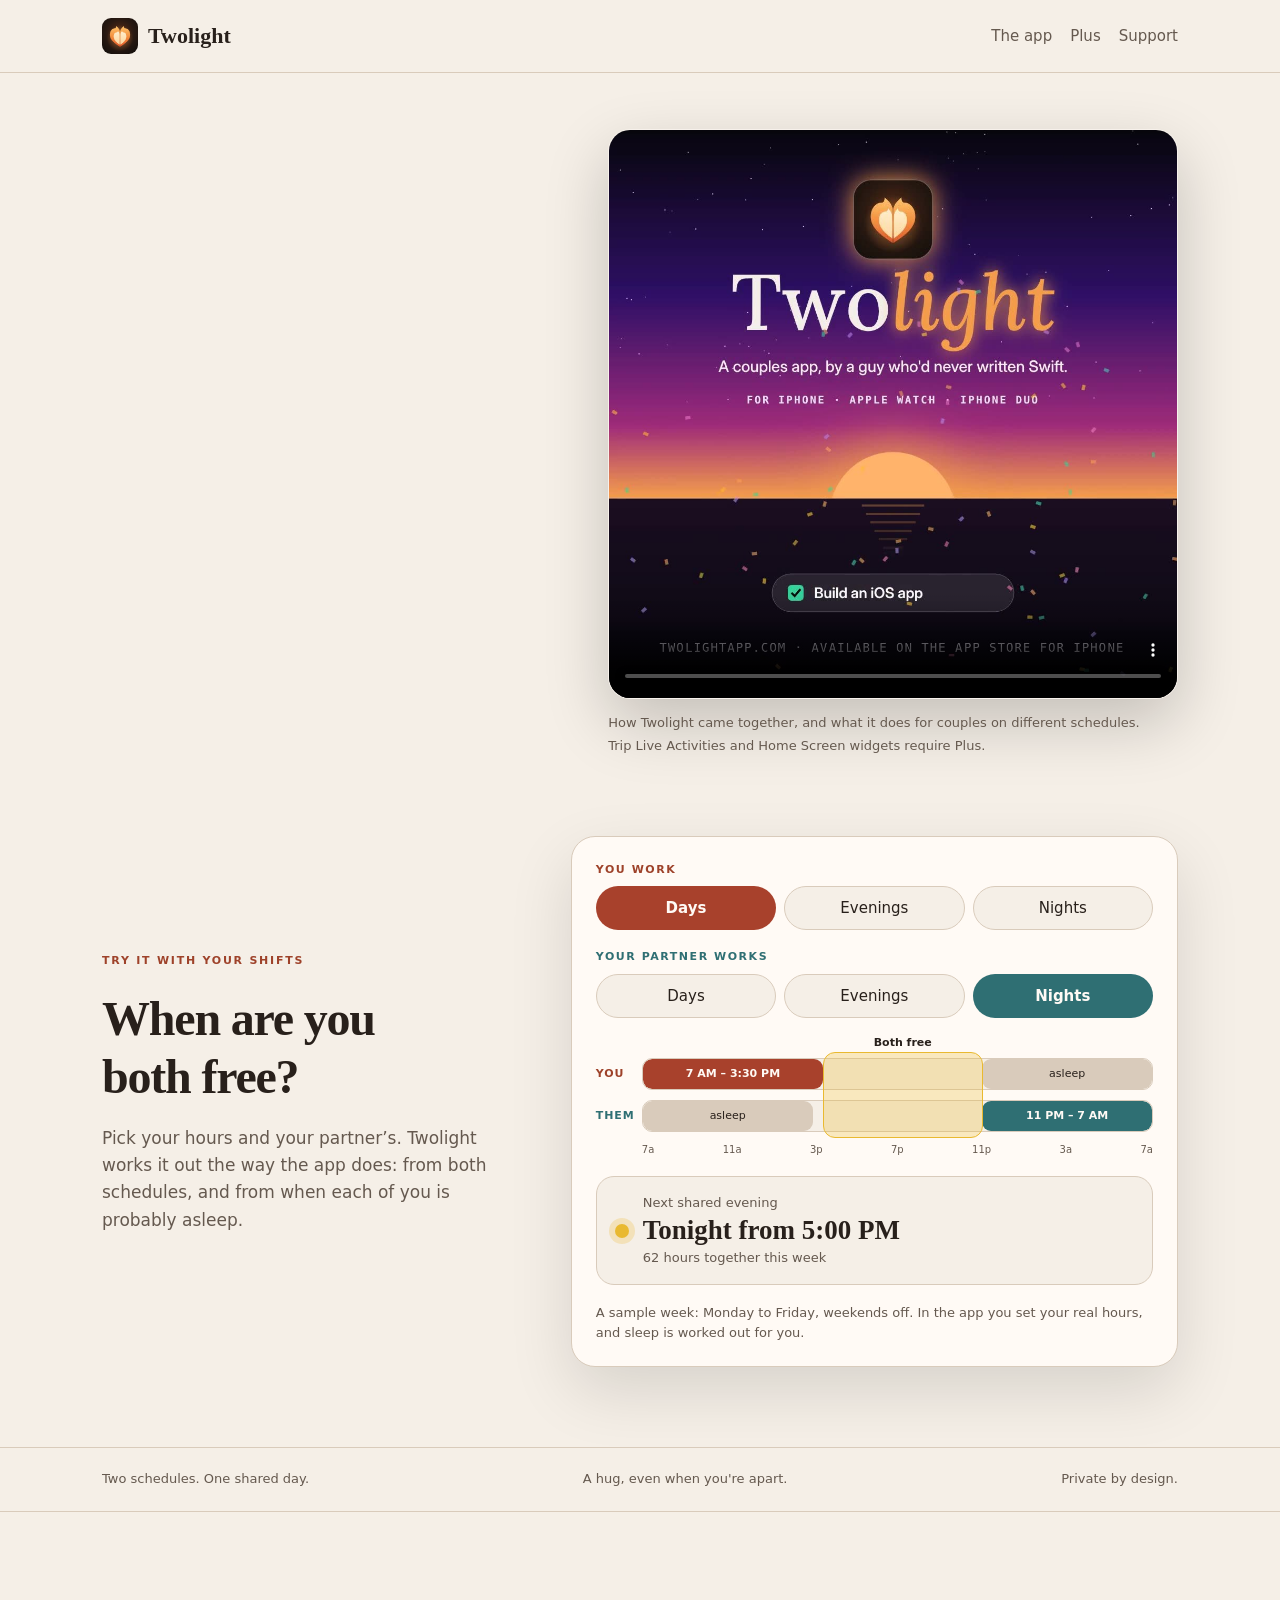
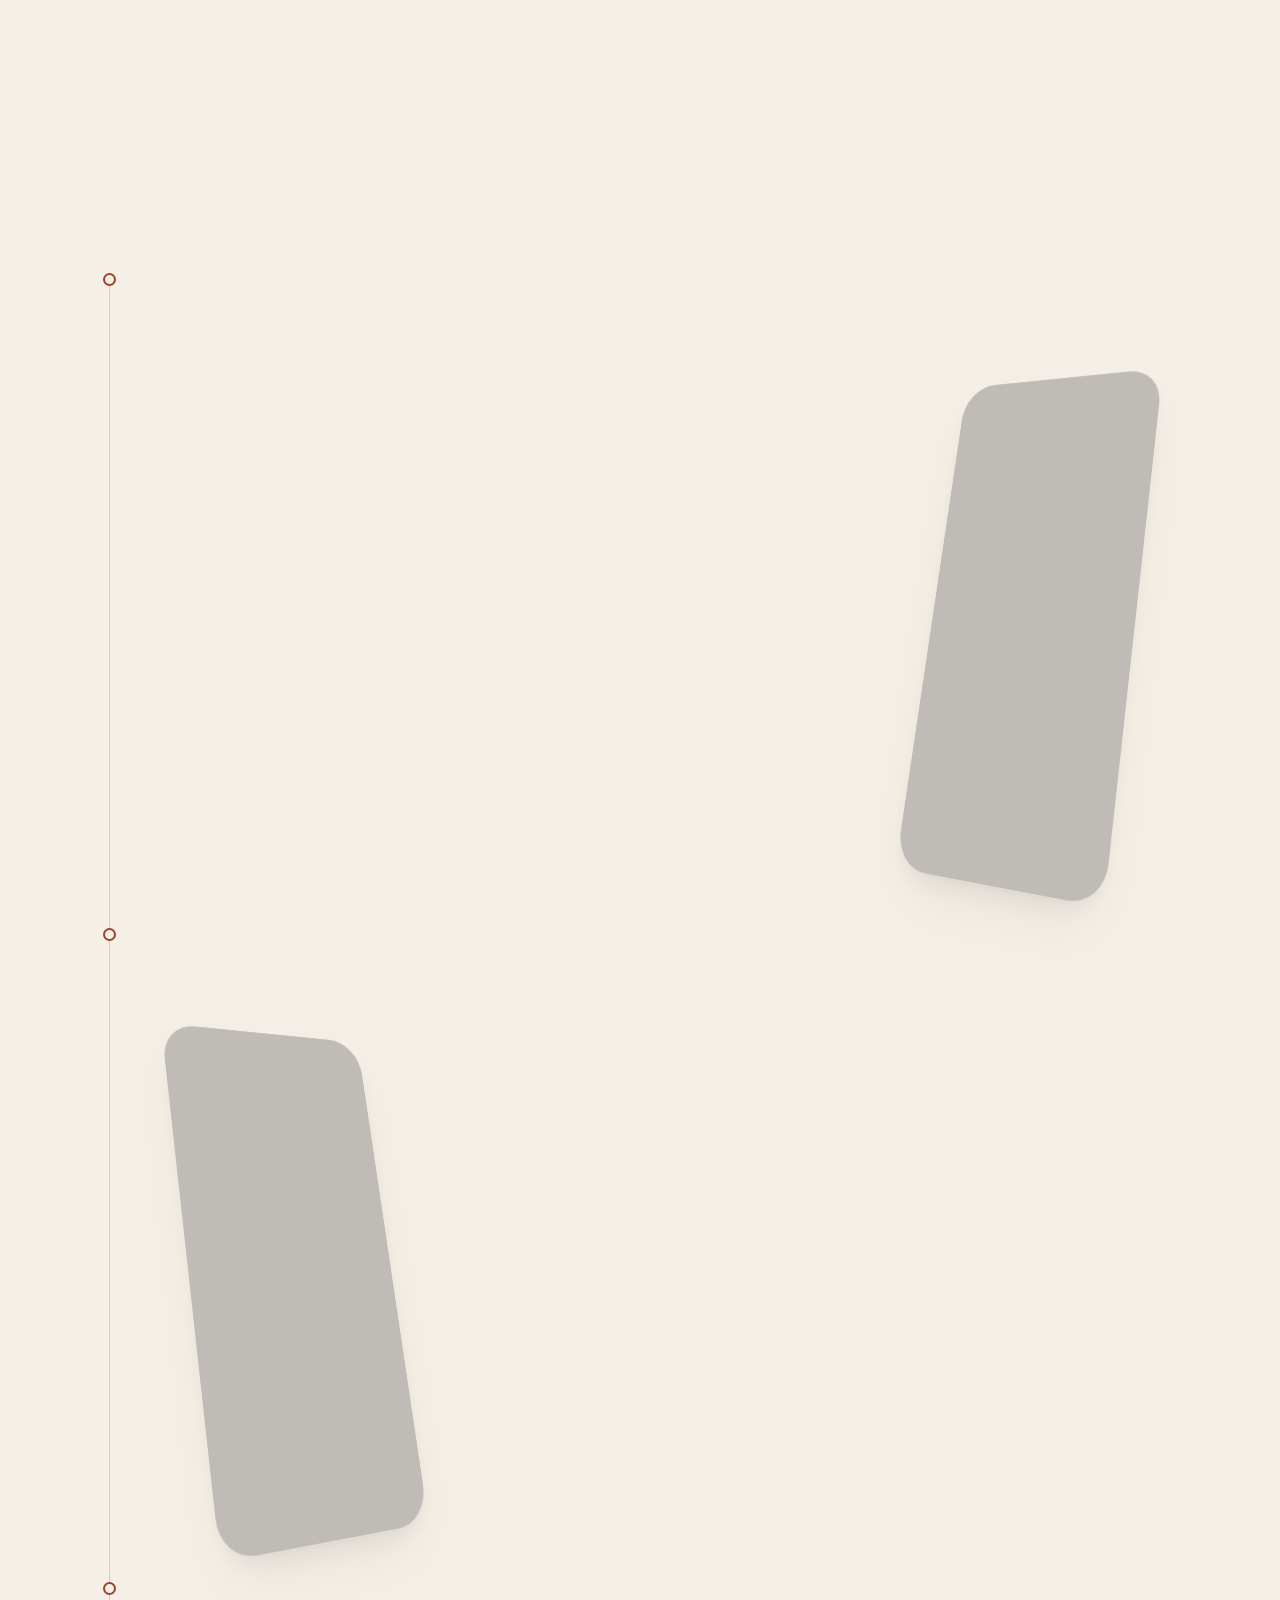
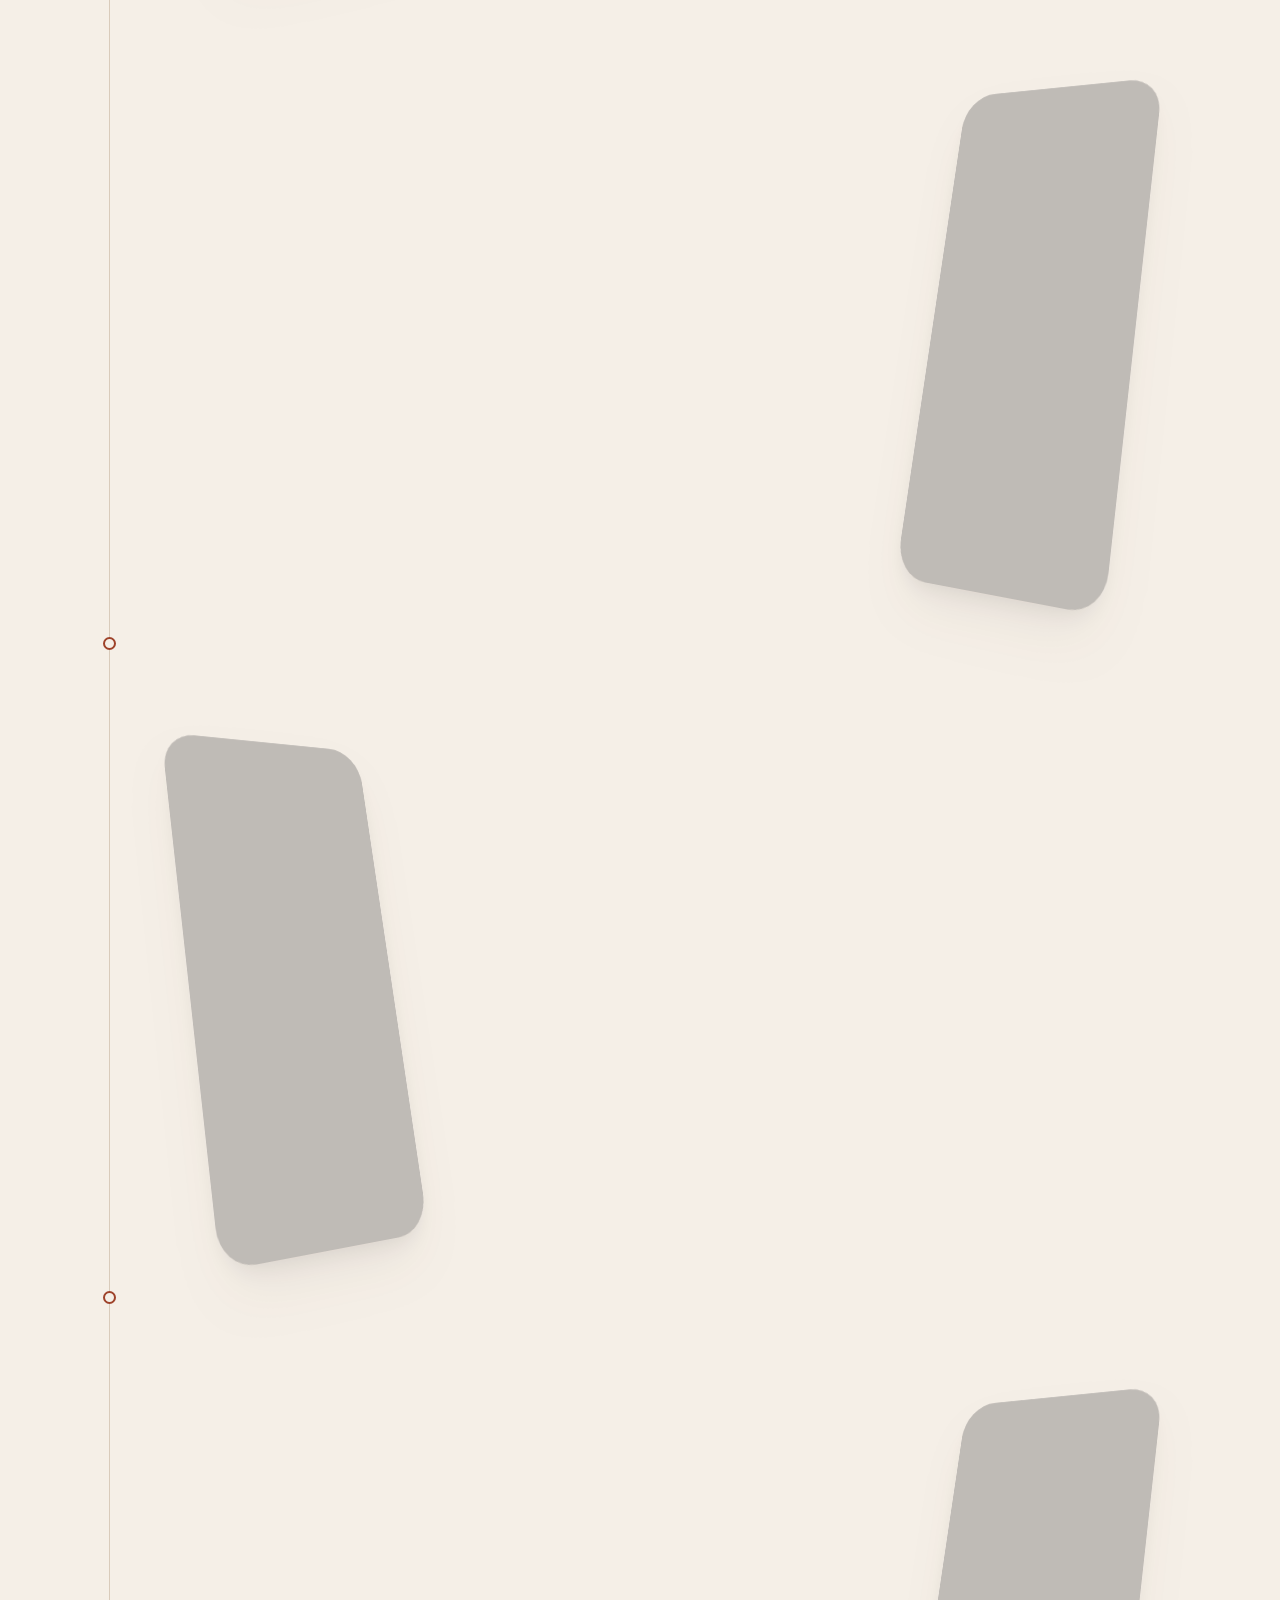
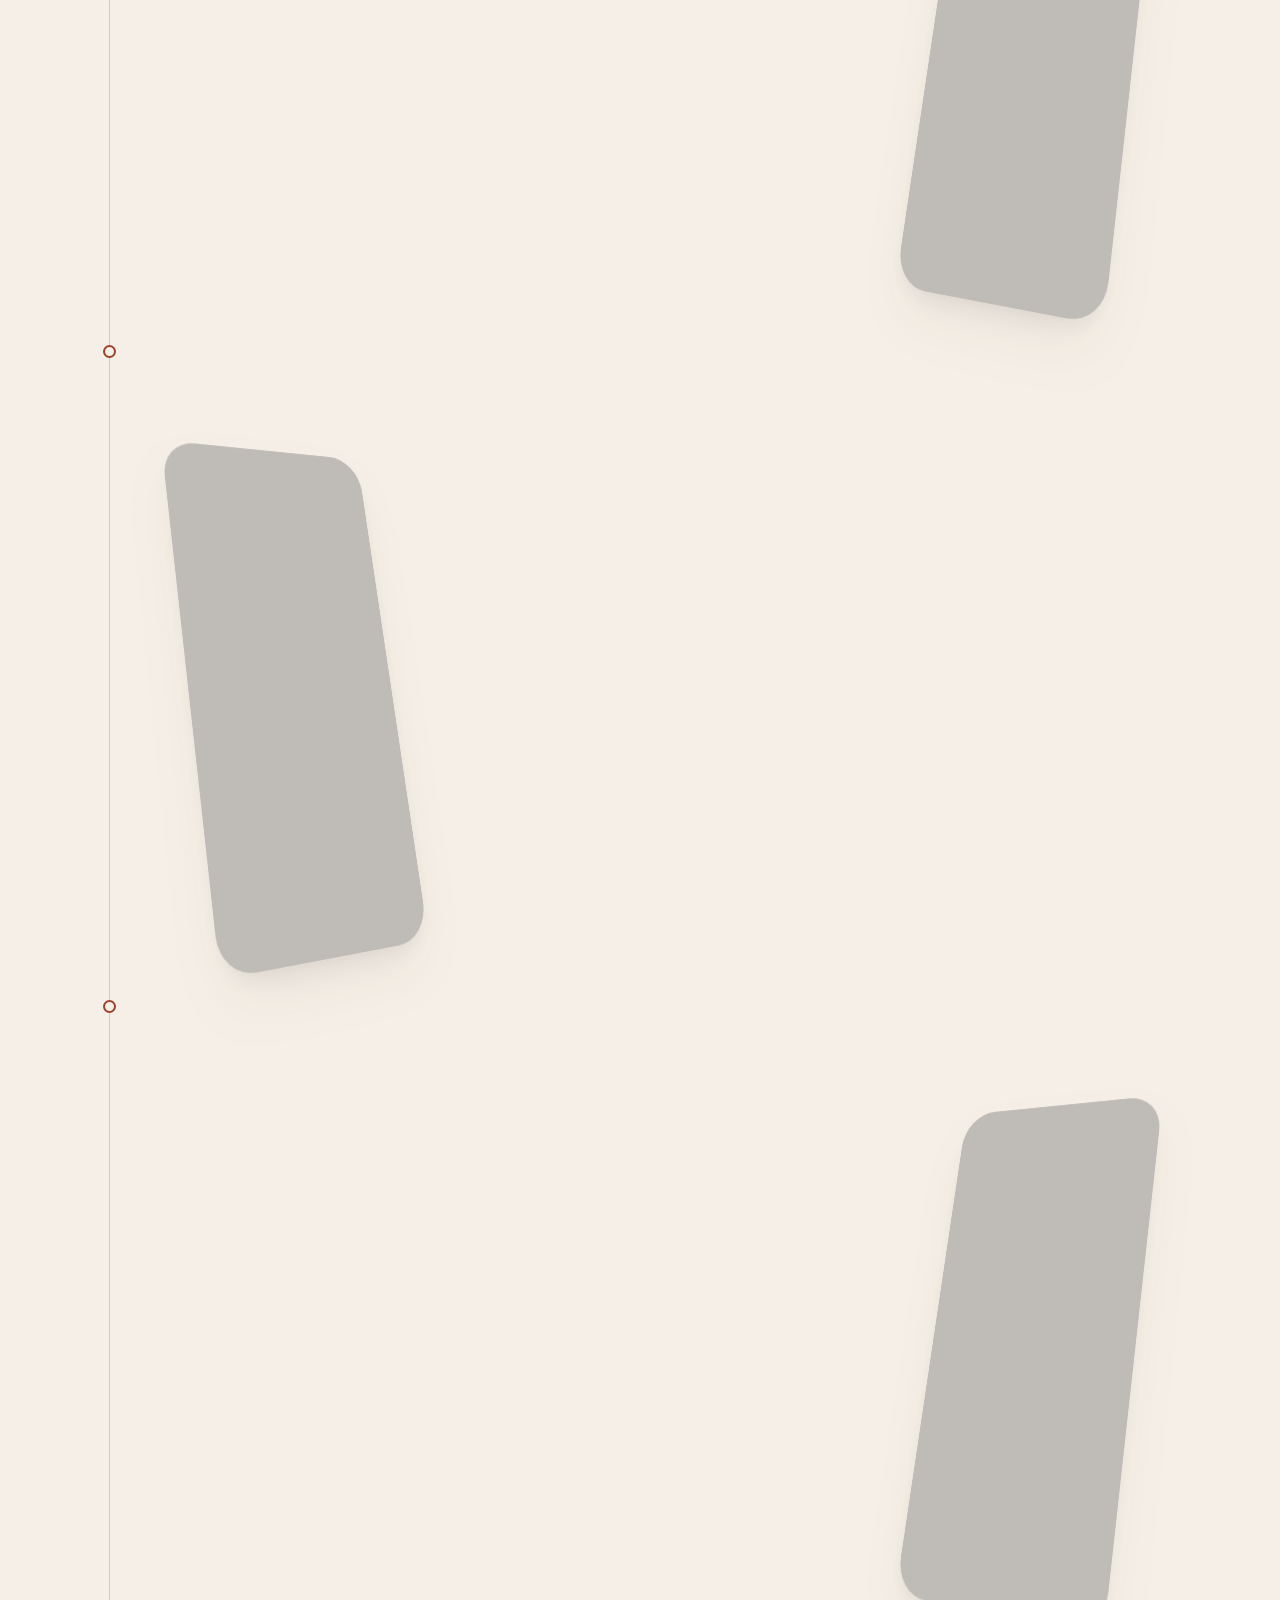
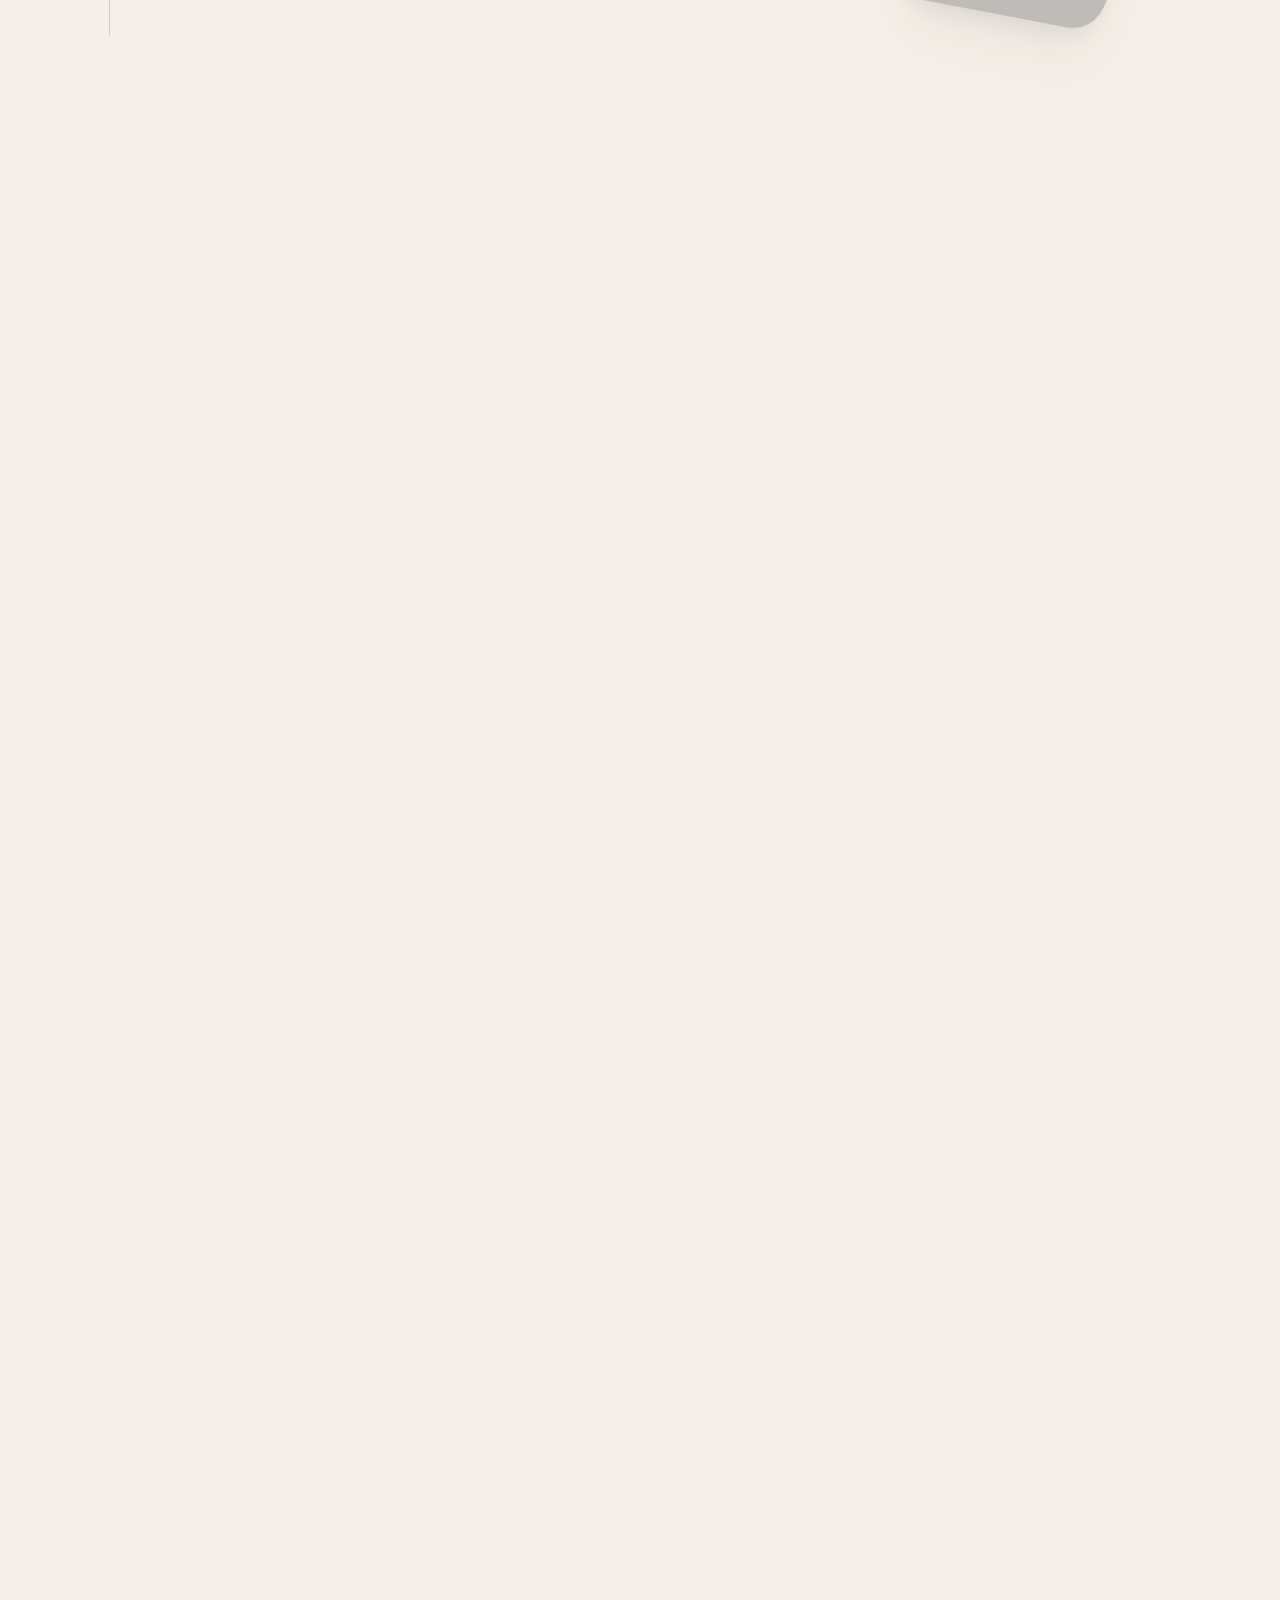
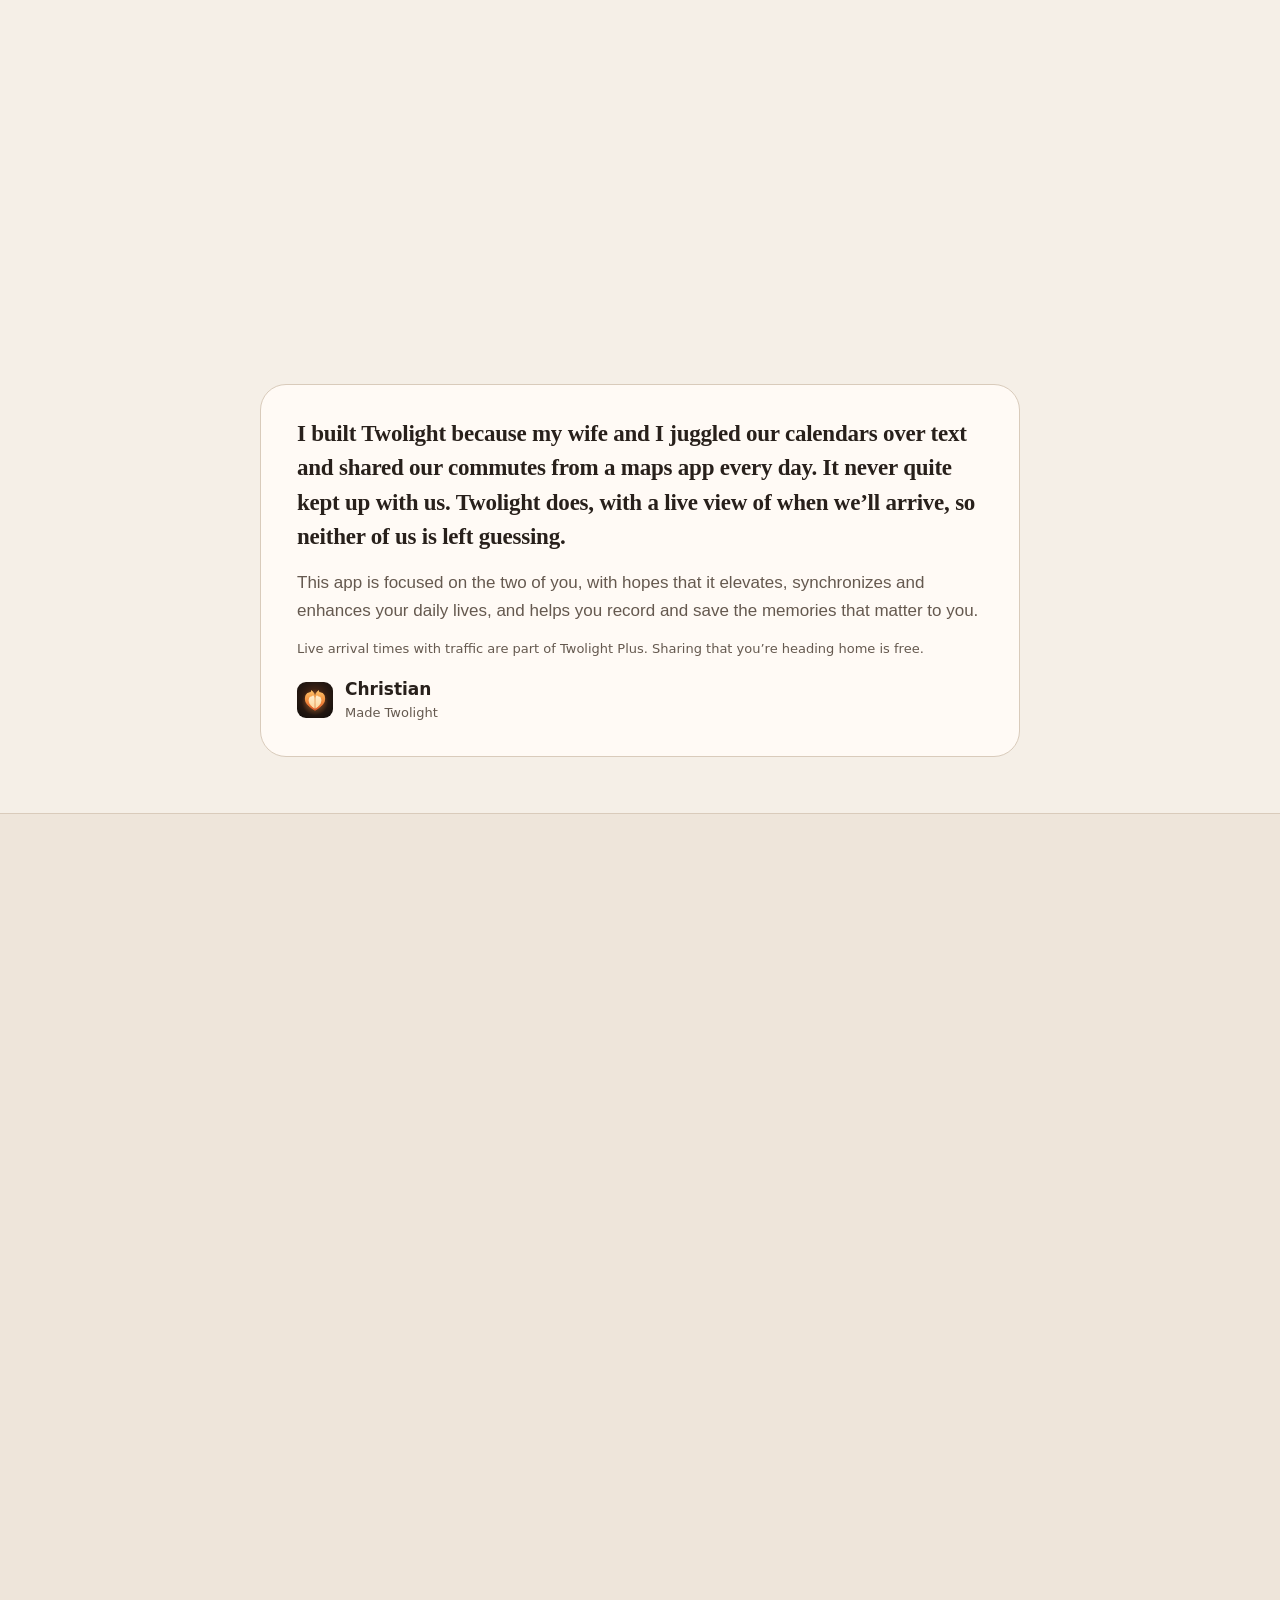
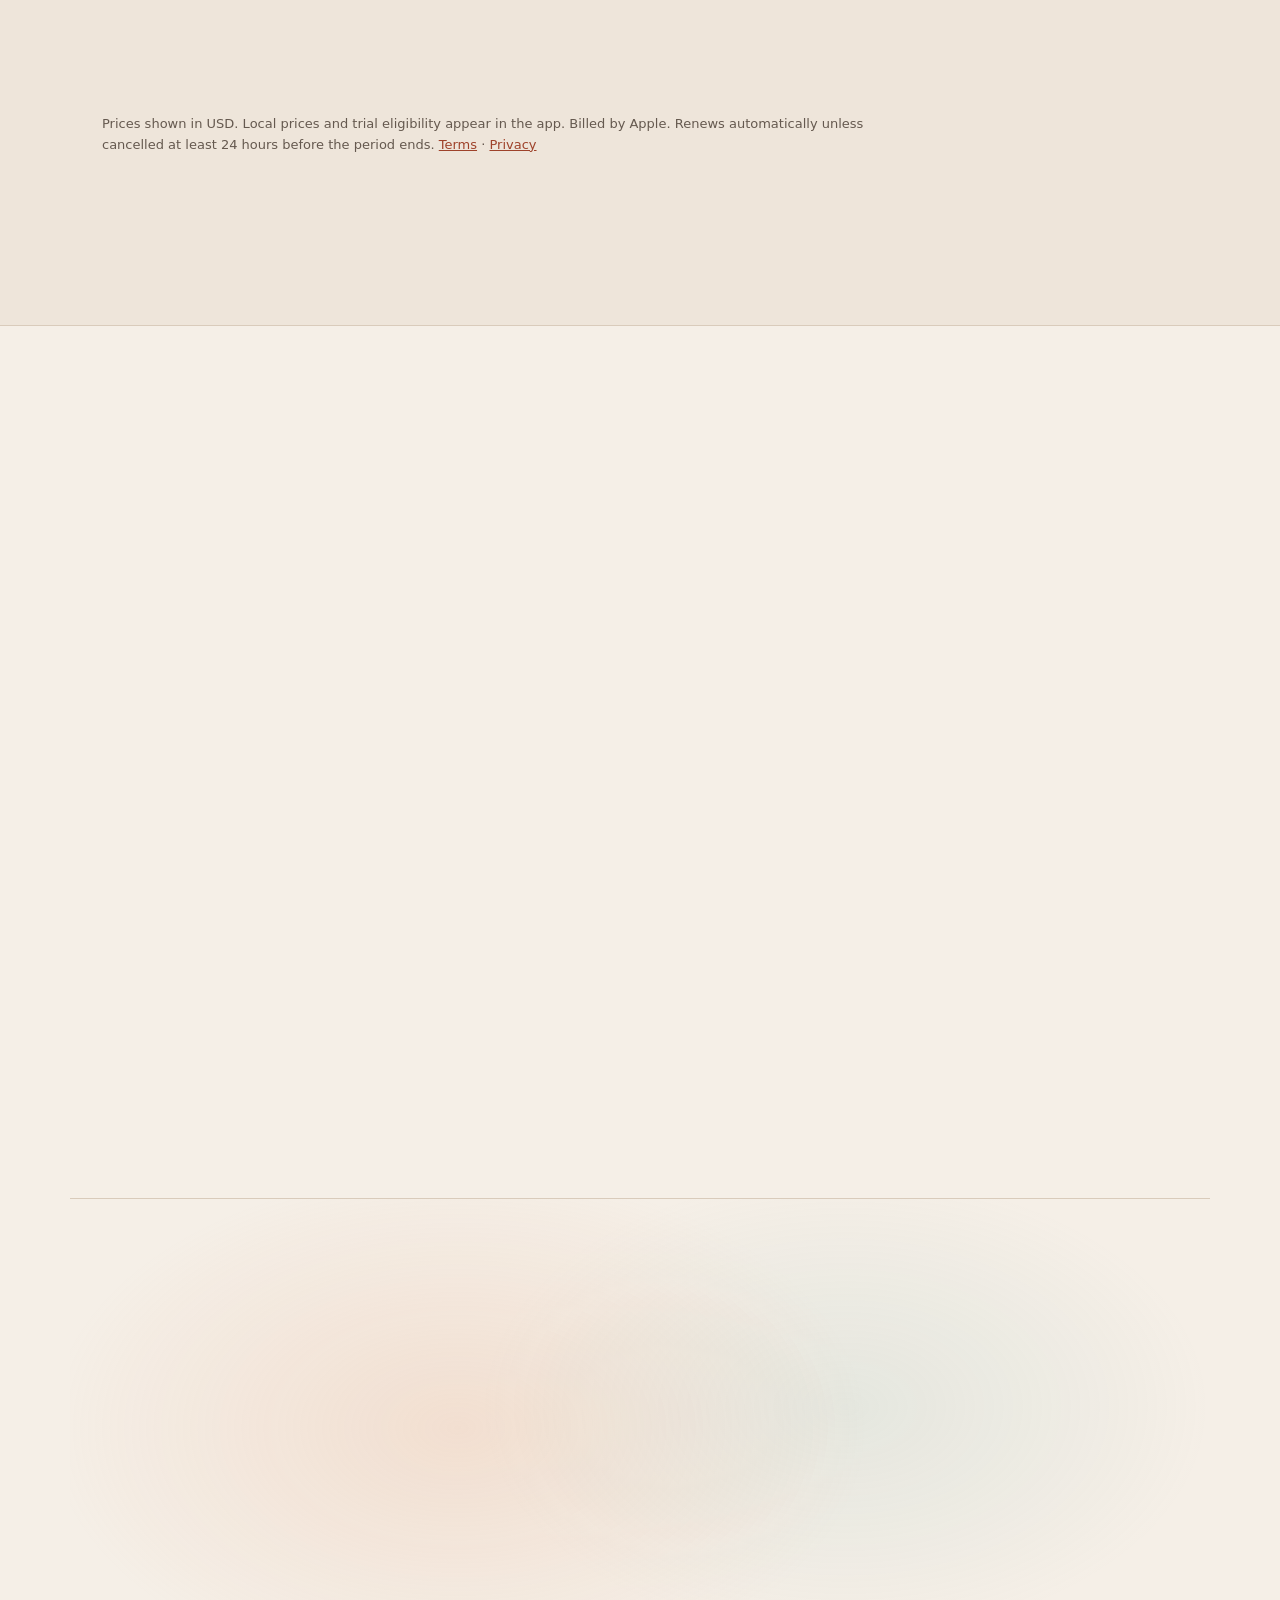
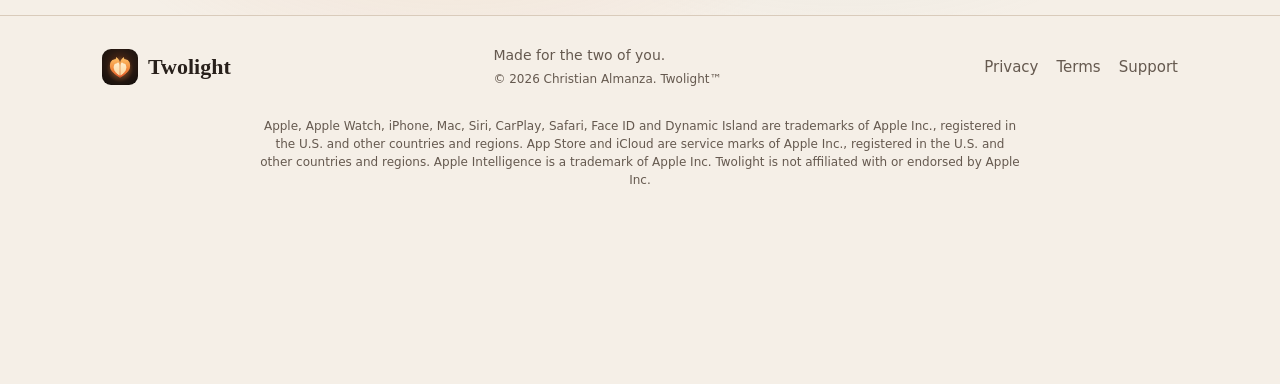
==== commit 75f3bdcd: "Phones, More you can do: cards the same height, screens docked at the bottom in one cropped window C" ====
--- a/index.html
+++ b/index.html
@@ -26,8 +26,8 @@
 <link rel="icon" href="/icon.png">
 <link rel="apple-touch-icon" href="/icon.png">
 <link rel="preload" as="image" href="/media/twolight-poster.jpg?v=3" fetchpriority="high">
-<link rel="stylesheet" href="/style.css?v=2026-11-23-r5">
-<script src="/app.js?v=2026-11-23-r5" defer></script>
+<link rel="stylesheet" href="/style.css?v=2026-11-23-r6">
+<script src="/app.js?v=2026-11-23-r6" defer></script>
 <meta name="theme-color" content="#F5EFE7" media="(prefers-color-scheme: light)">
 <meta name="theme-color" content="#15171C" media="(prefers-color-scheme: dark)">
 <script type="application/ld+json">
--- a/style.css
+++ b/style.css
@@ -901,6 +901,12 @@
 .day-more summary span { font-weight: 400; font-size: 13px; color: var(--muted); }
 .day-more-list { list-style: none; margin: 0; padding: 0 16px 18px; display: flex; gap: 12px; overflow-x: auto; scroll-snap-type: x mandatory; align-items: flex-start; }
 .day-more-list > .moment { flex: 0 0 84% !important; scroll-snap-align: start; }
+/* Every card in the row is the same height, with its screen docked at the bottom in one cropped window,
+   so the cards line up as you swipe. (Flowers keeps its bouquet builder whole.) */
+.day-more-list { align-items: stretch; }
+.day-more-list > .moment { overflow: hidden; }
+.day-more-list > .moment > .moment-shot { margin-top: auto; }
+.day-more-list > .moment > .moment-shot:not(.moment-widget) { height: 300px; margin-bottom: -24px; overflow: hidden; align-items: flex-start; }
 
 .b-home .bento-shot.phone-crop { height: 260px; }
 .b-talk .bento-shot.phone-crop img { margin-top: -58%; }       /* show "Alex wants to talk" and I'm here */
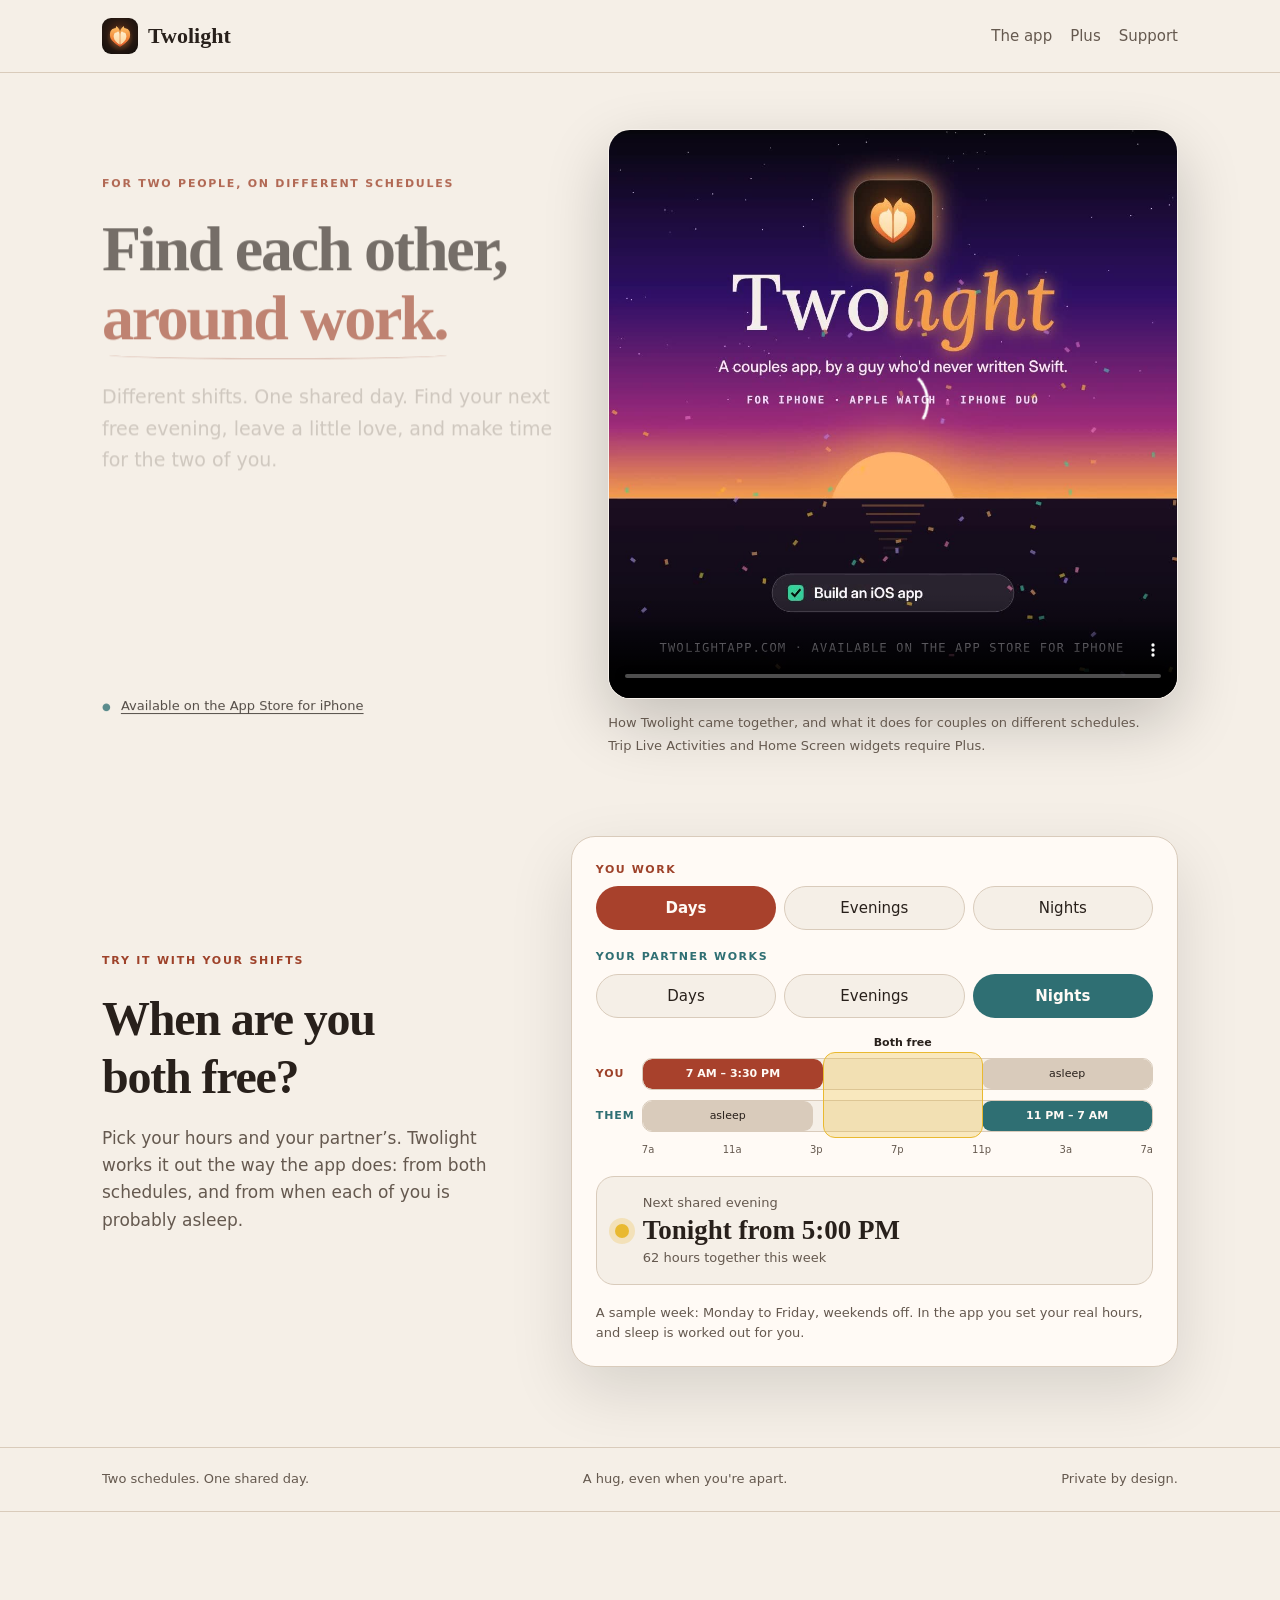
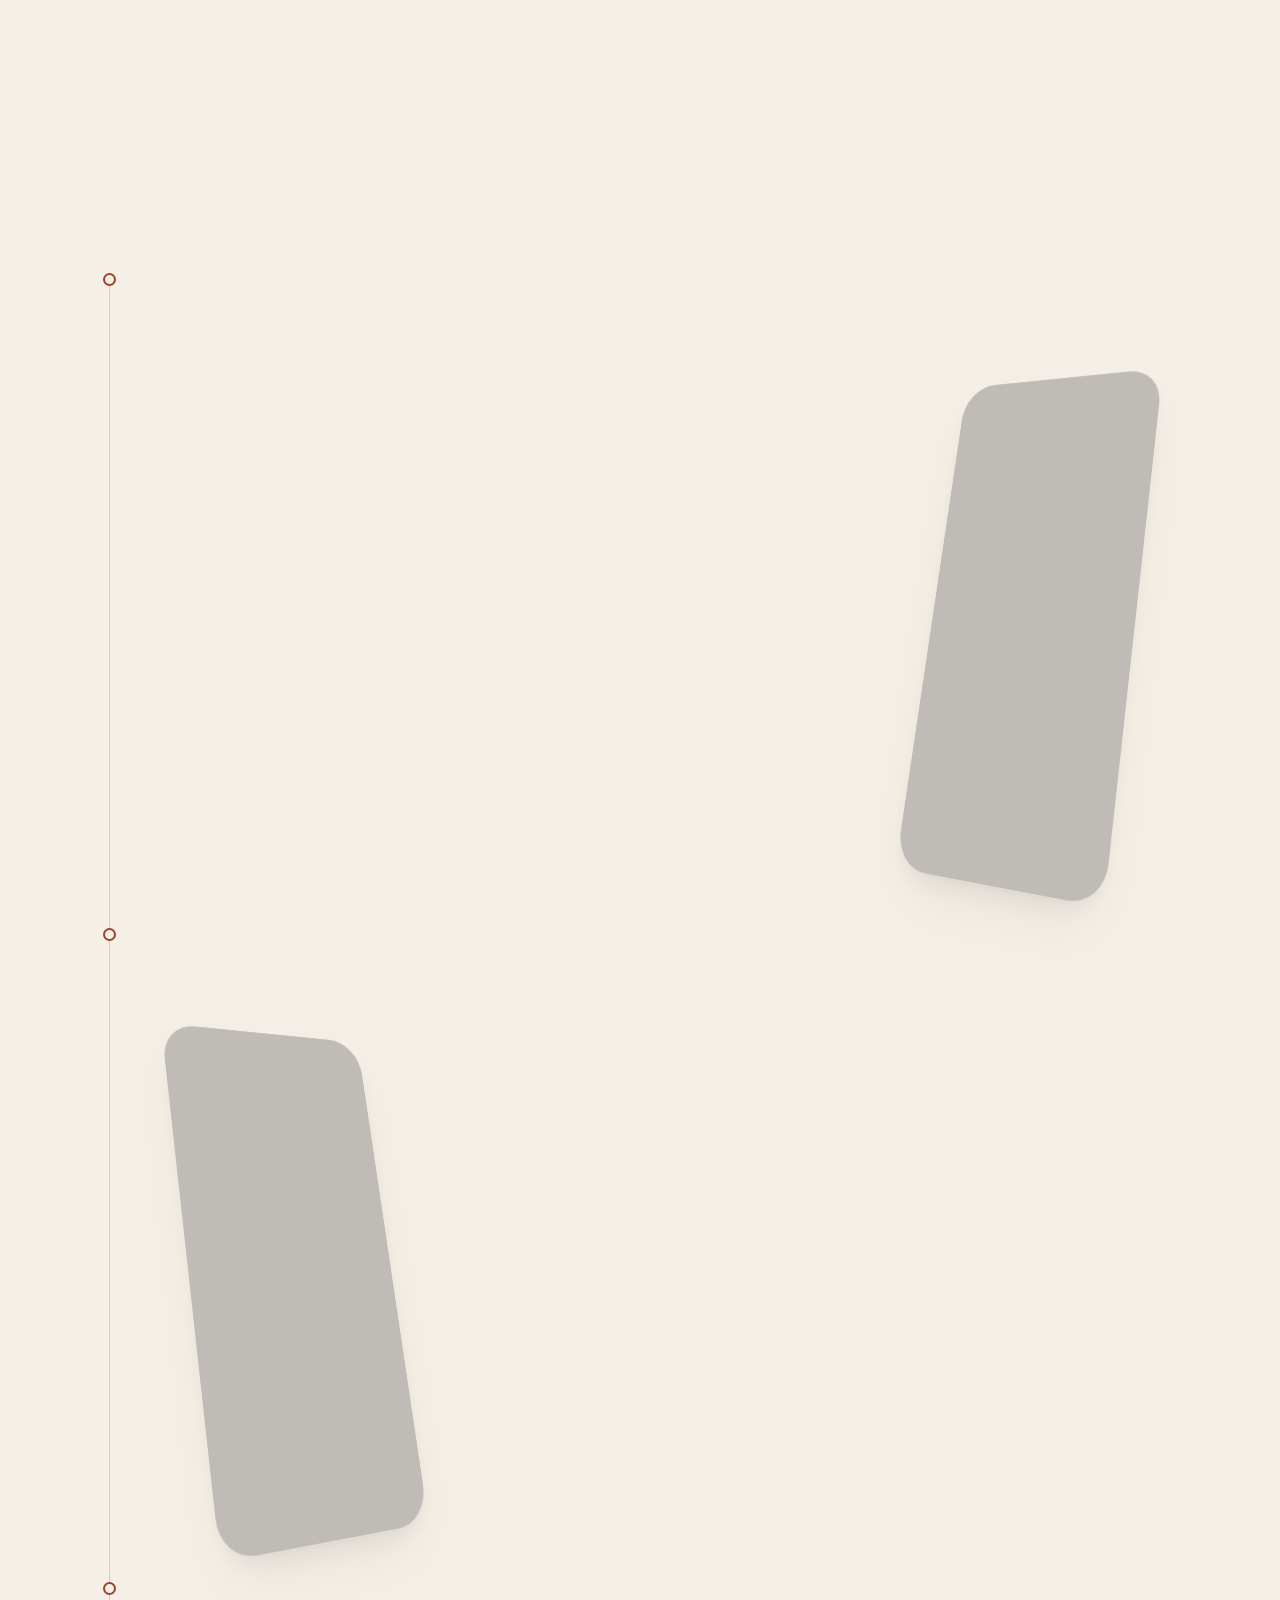
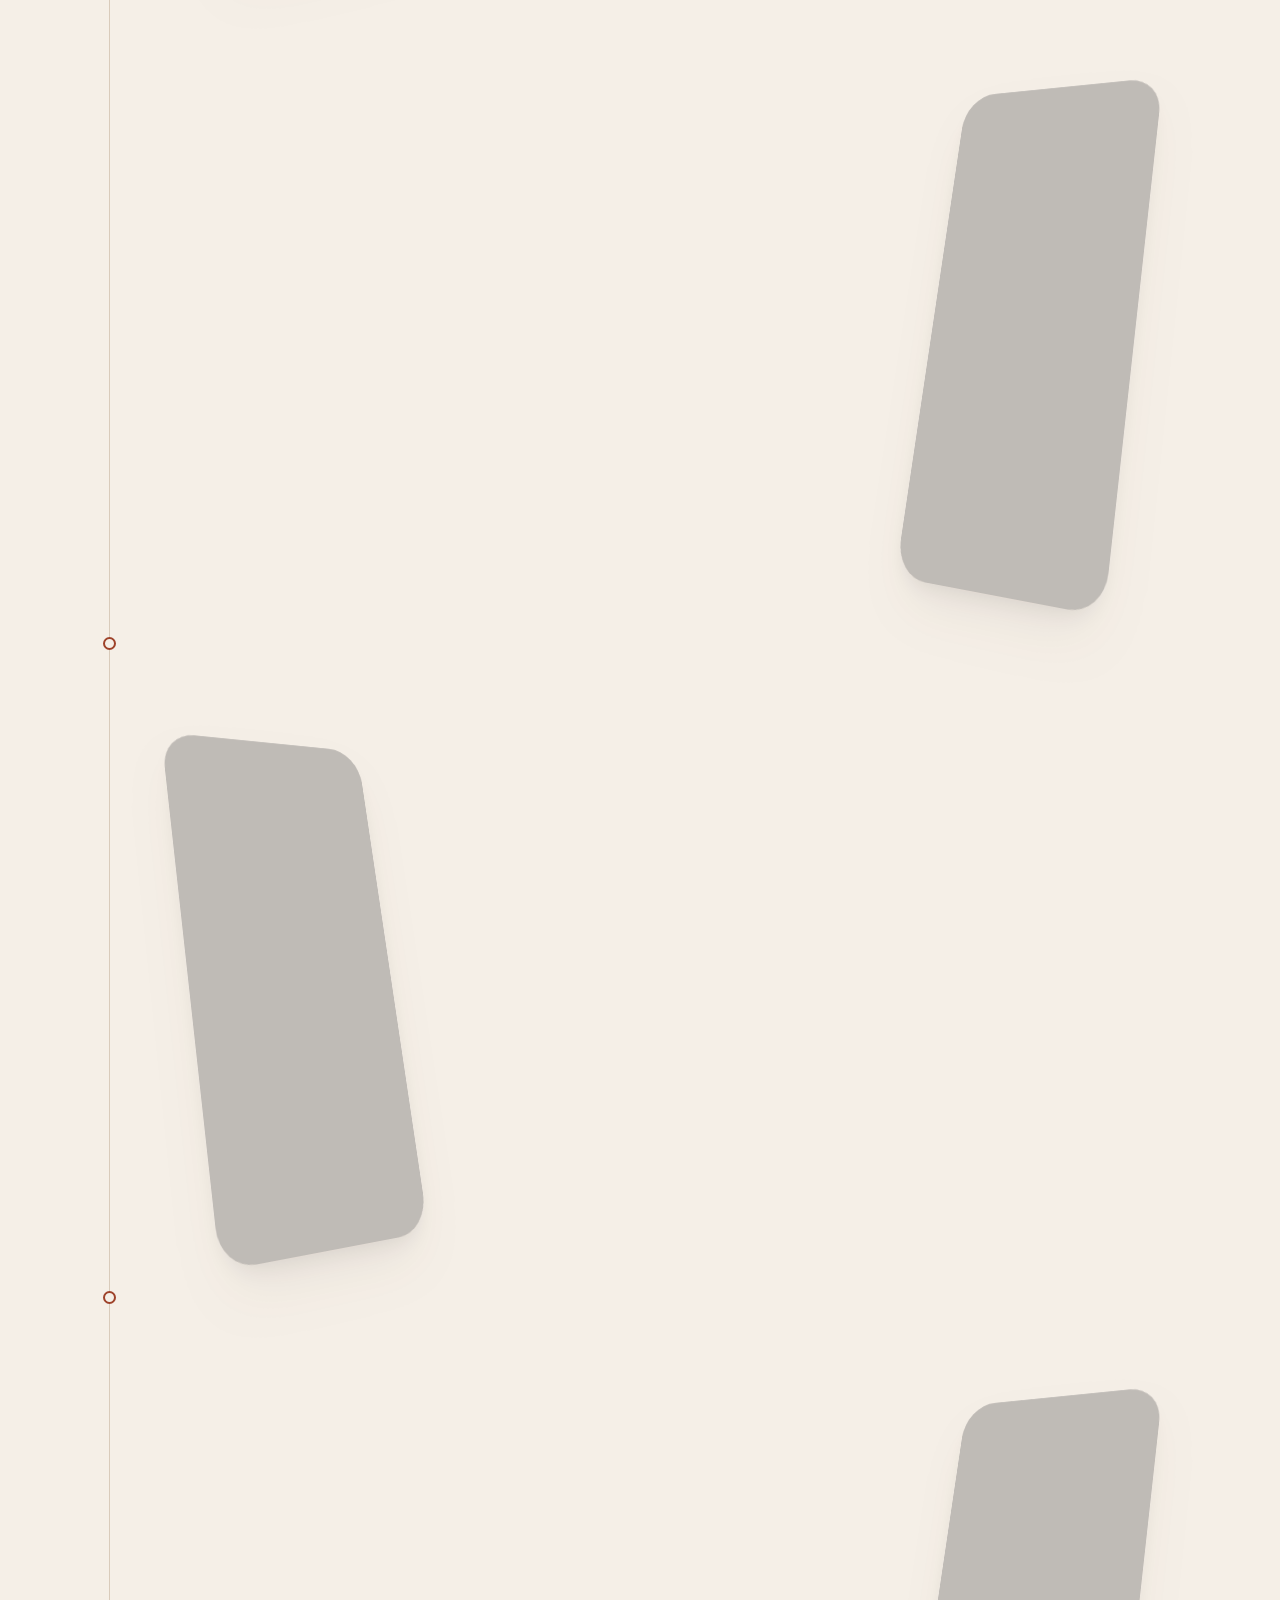
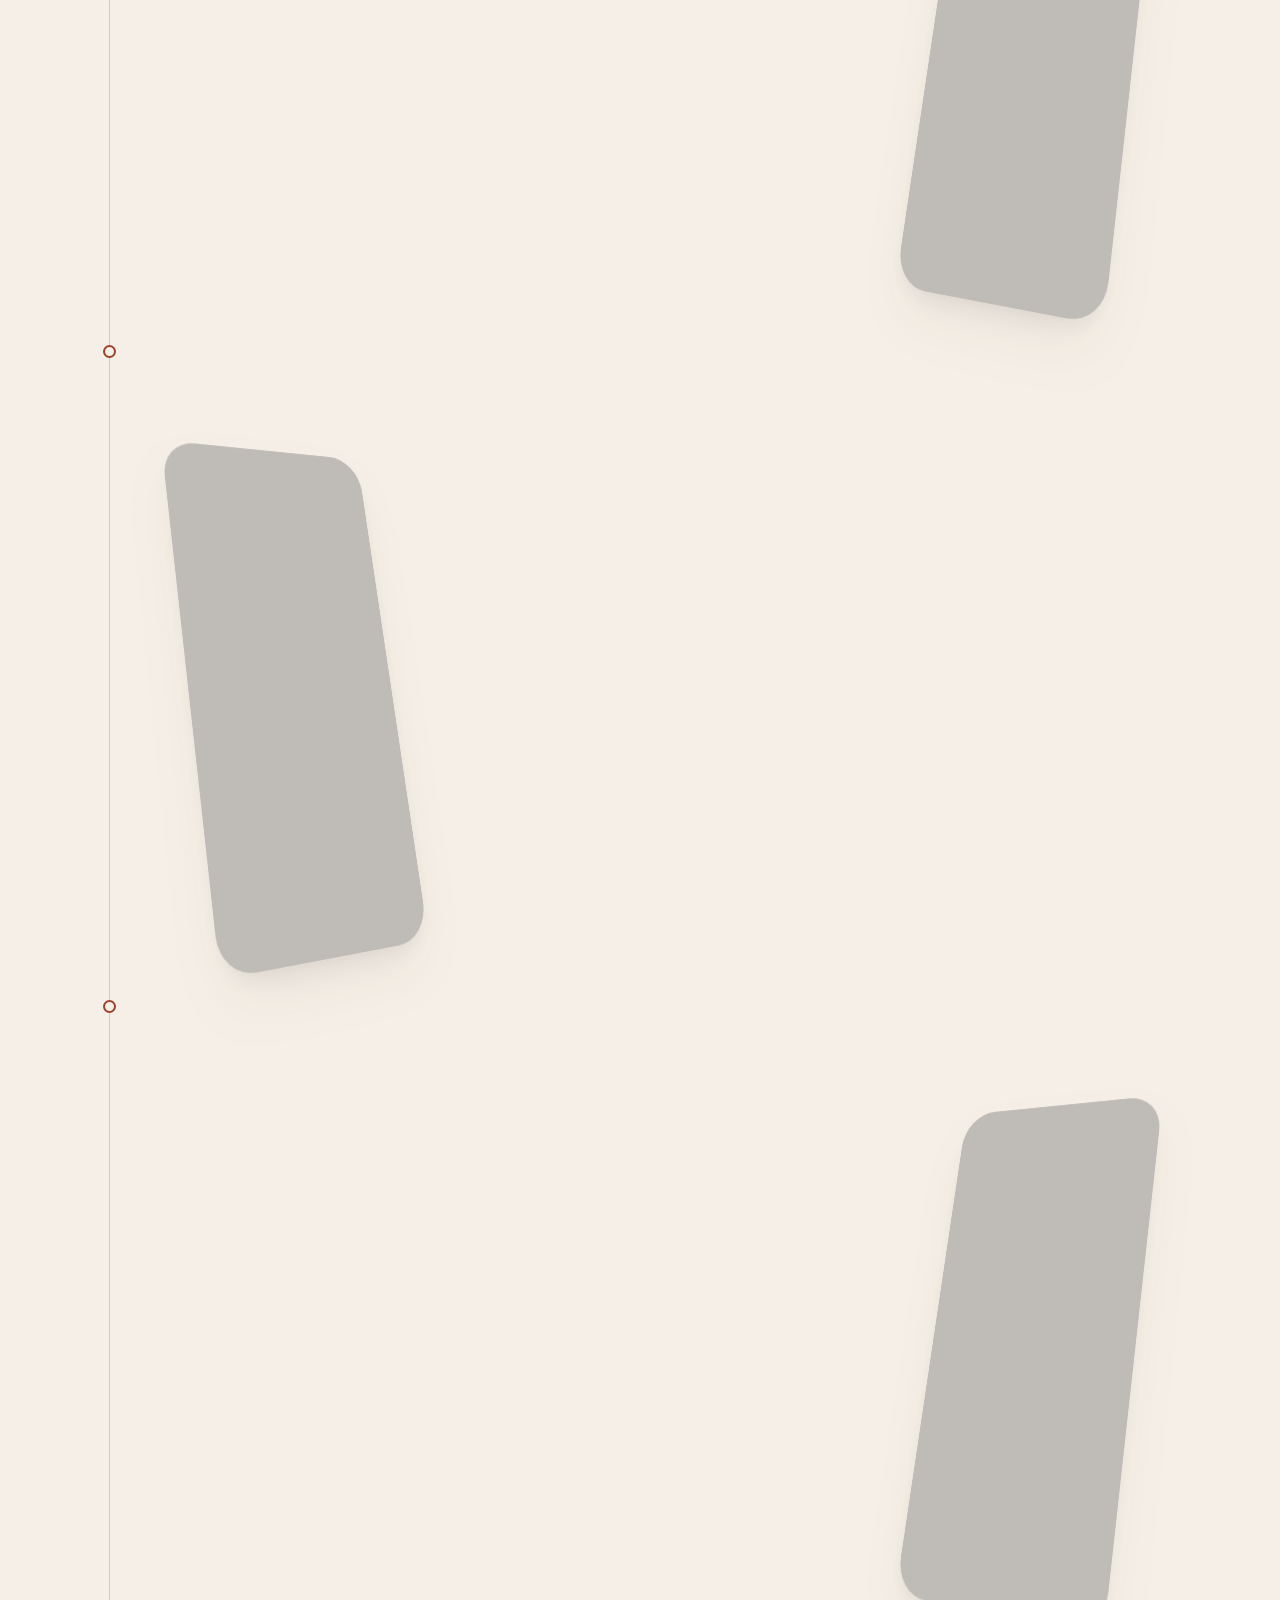
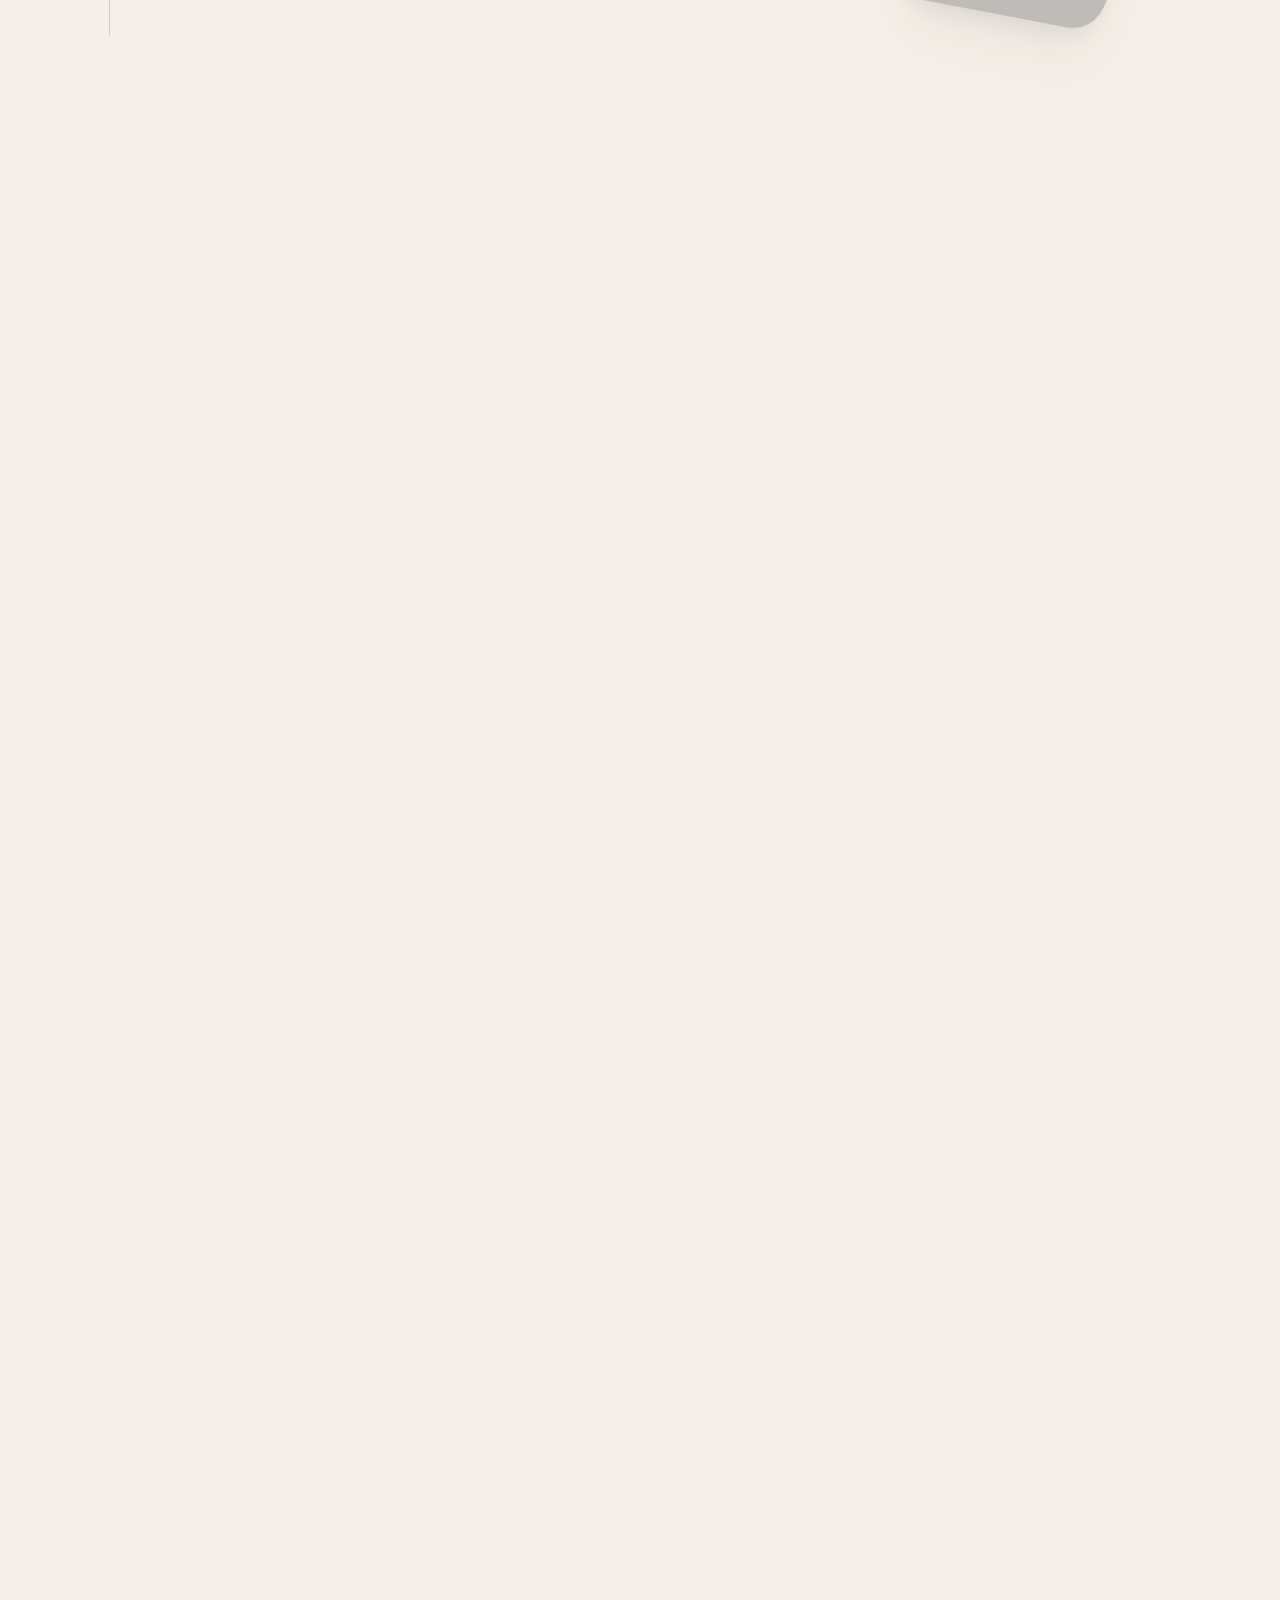
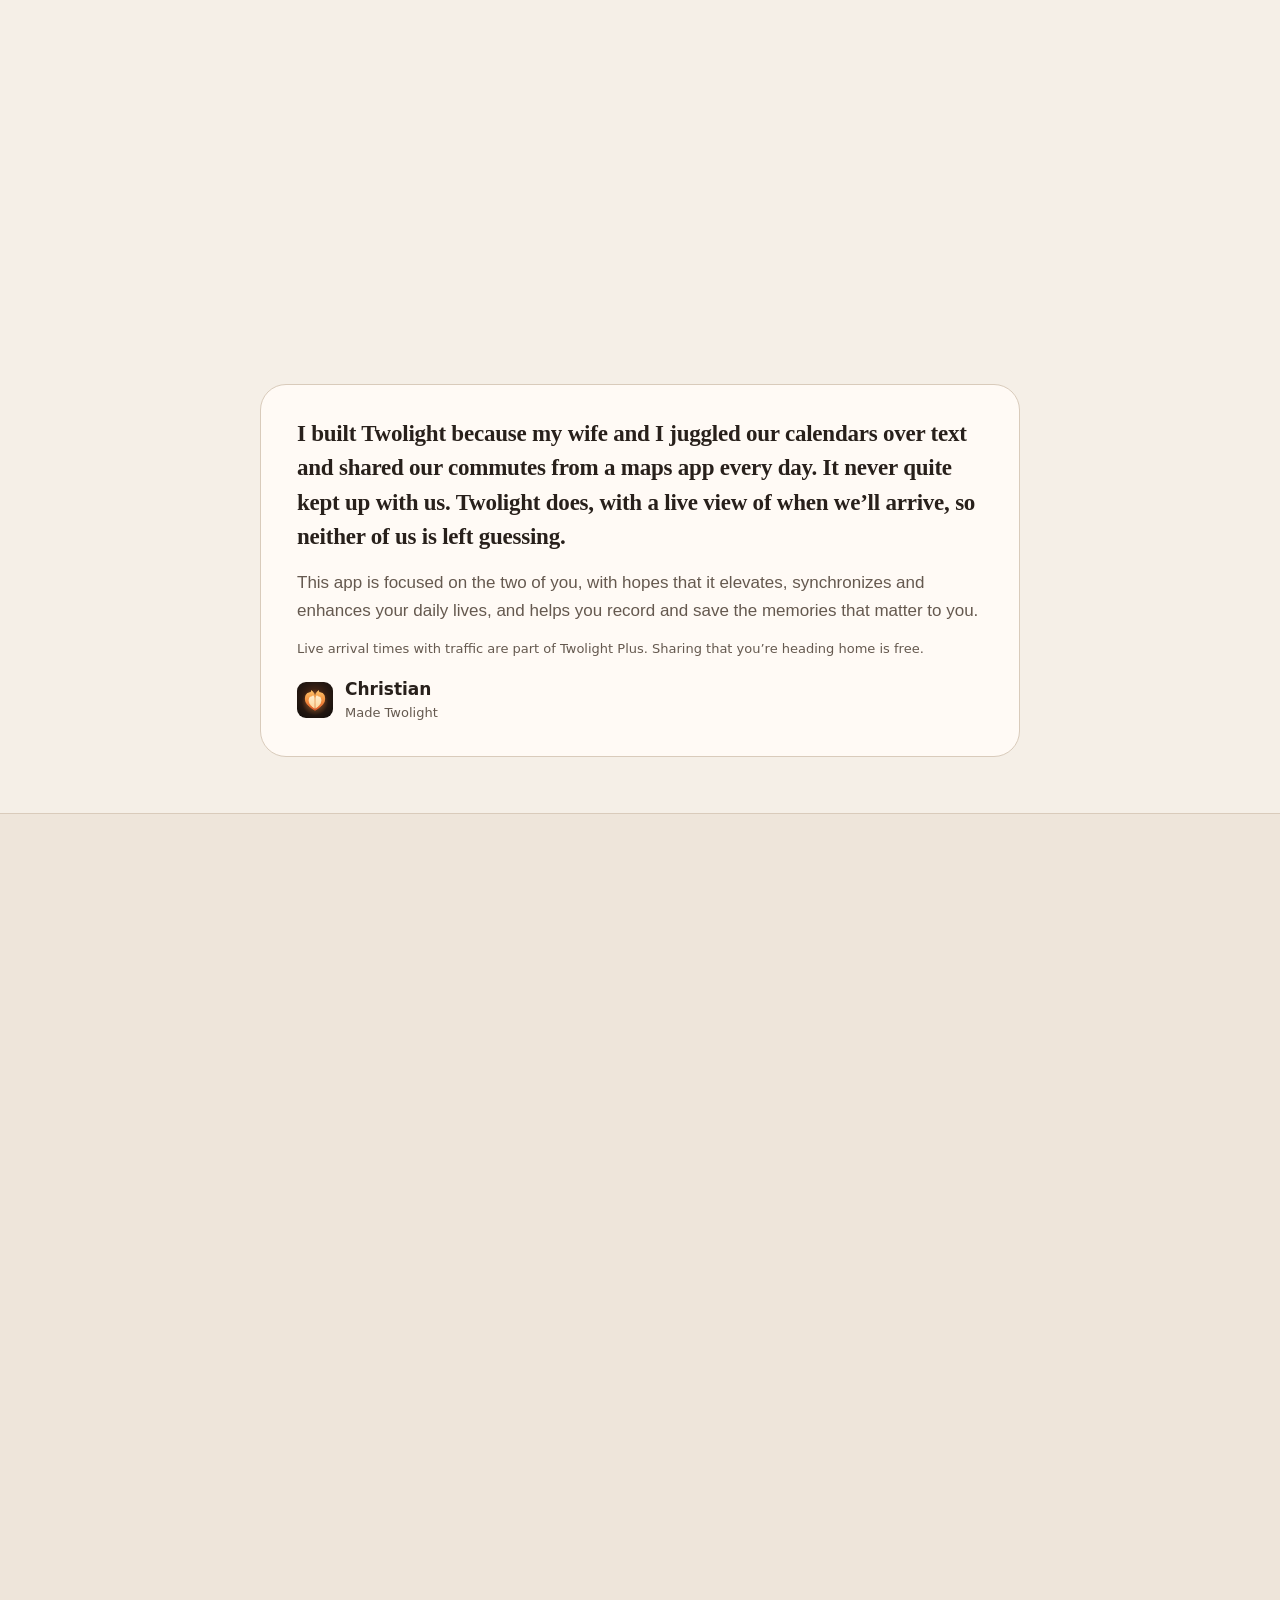
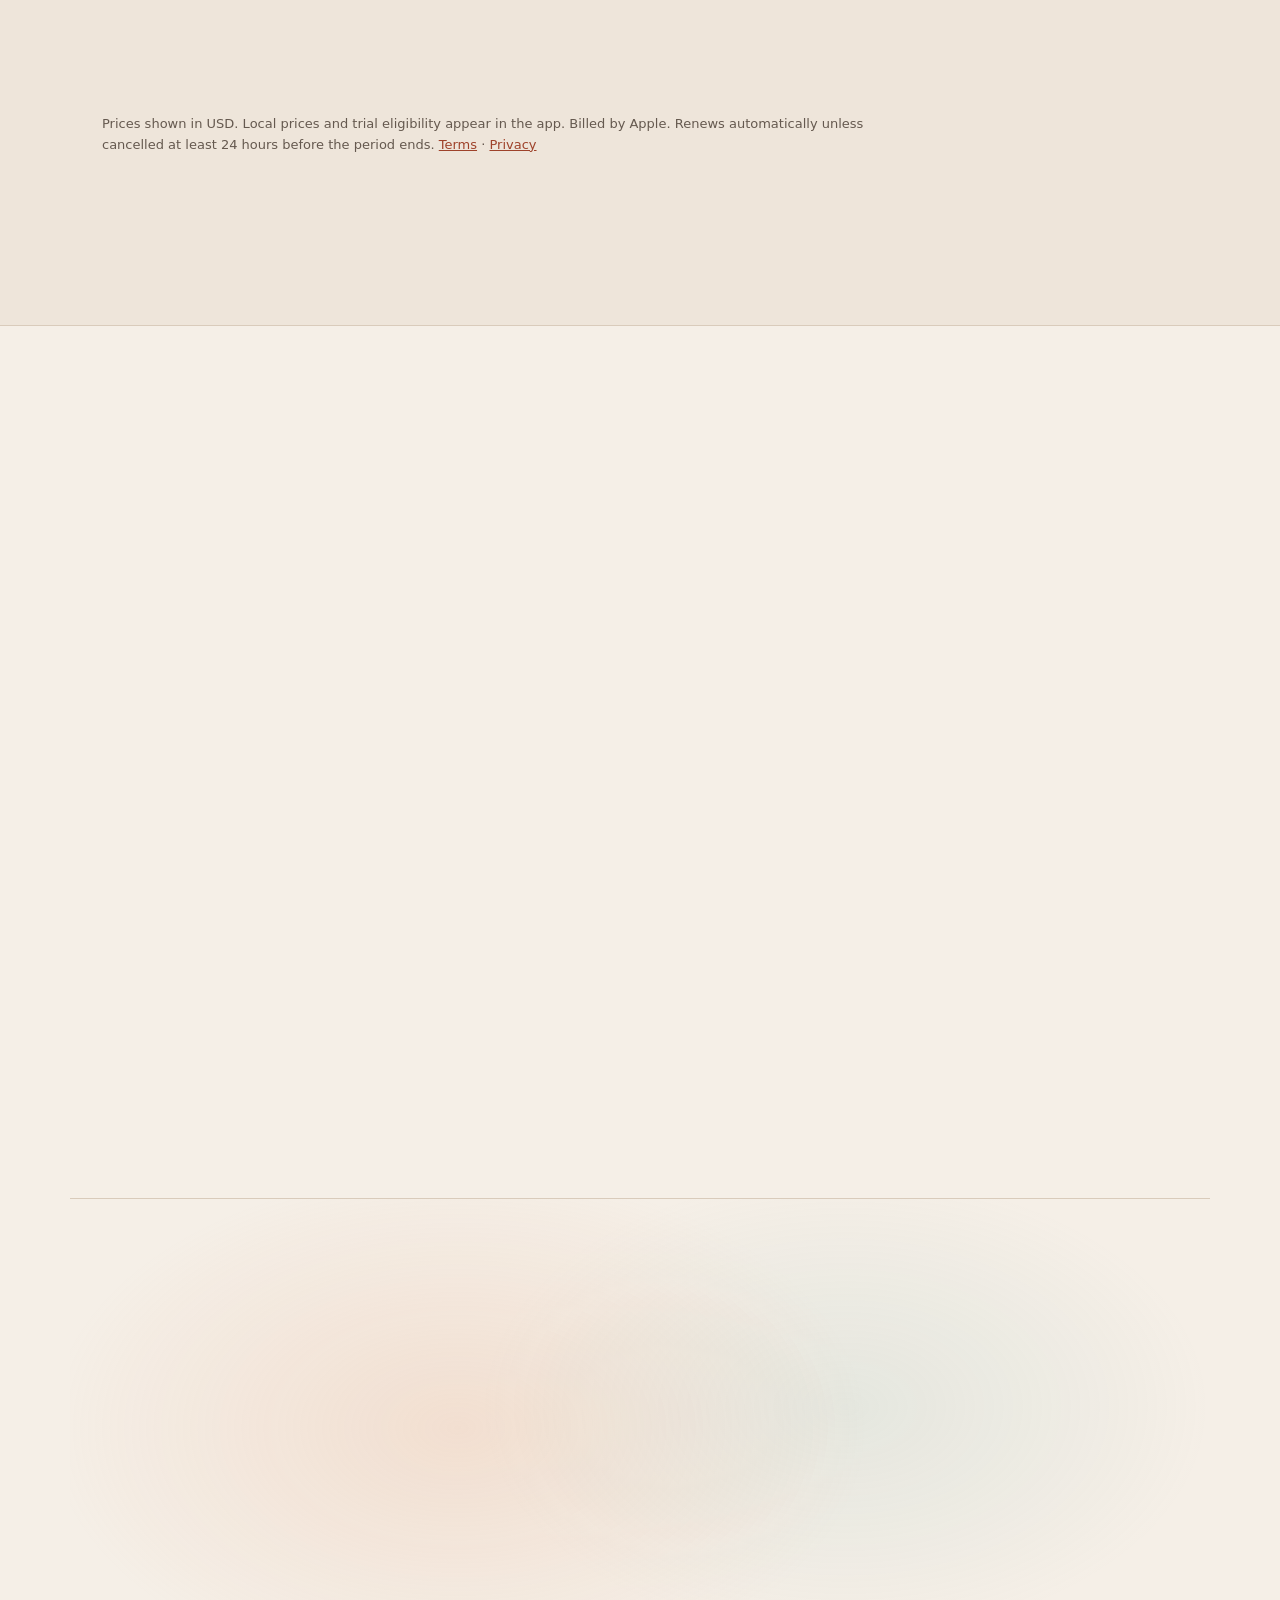
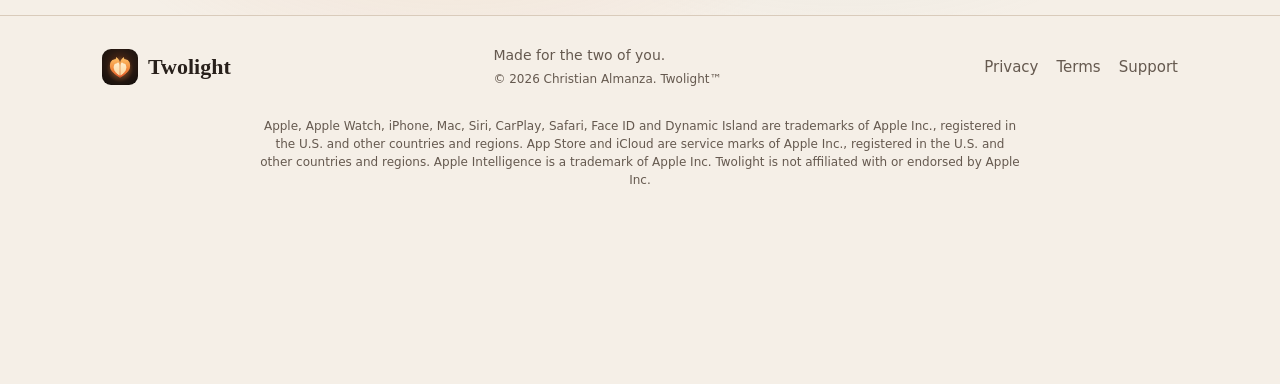
==== commit 2012c8e4: "Their order stop: Alex's favorites (sample) and an I'm at Harbor Light tap that lights up their usua" ====
--- a/index.html
+++ b/index.html
@@ -26,8 +26,8 @@
 <link rel="icon" href="/icon.png">
 <link rel="apple-touch-icon" href="/icon.png">
 <link rel="preload" as="image" href="/media/twolight-poster.jpg?v=3" fetchpriority="high">
-<link rel="stylesheet" href="/style.css?v=2026-11-23-r6">
-<script src="/app.js?v=2026-11-23-r6" defer></script>
+<link rel="stylesheet" href="/style.css?v=2026-11-23-r7">
+<script src="/app.js?v=2026-11-23-r7" defer></script>
 <meta name="theme-color" content="#F5EFE7" media="(prefers-color-scheme: light)">
 <meta name="theme-color" content="#15171C" media="(prefers-color-scheme: dark)">
 <script type="application/ld+json">
--- a/style.css
+++ b/style.css
@@ -995,3 +995,15 @@
 .moment-copy .soon-note { margin-top: 10px; }
 .day-3d .moment-copy .soon-note { color: #d9cfc5; }
 .bento-soon { margin-top: 16px; }
+/* 3:30 PM stop: Alex's favorites and the usual popping up at the coffee shop. */
+.order-play { display: grid; gap: 8px; }
+.order-cap { margin: 0; font-size: 12px; font-weight: 600; letter-spacing: .1em; text-transform: uppercase; color: var(--muted); }
+.order-cap small { font-weight: 400; letter-spacing: 0; text-transform: none; margin-left: 6px; }
+.order-list { list-style: none; margin: 0; padding: 0; display: grid; gap: 8px; }
+.order-list li { display: grid; gap: 1px; padding: 8px 12px; border-radius: 14px; background: var(--card); border: 1px solid var(--line); transition: border-color .3s, background-color .3s; }
+.order-list b { font-size: 12px; font-weight: 600; color: var(--accent); }
+.order-list span { font-size: 14px; color: var(--ink); }
+.order-list li.lit { border-color: var(--glow, #e9b930); background: color-mix(in srgb, var(--glow, #e9b930) 10%, var(--card)); }
+.order-play .play-btn { margin-top: 4px; justify-self: start; }
+.day-3d .order-list li { background: rgba(255,255,255,.05); border-color: rgba(255,255,255,.12); }
+.day-3d .order-list span { color: #eadfd4; }
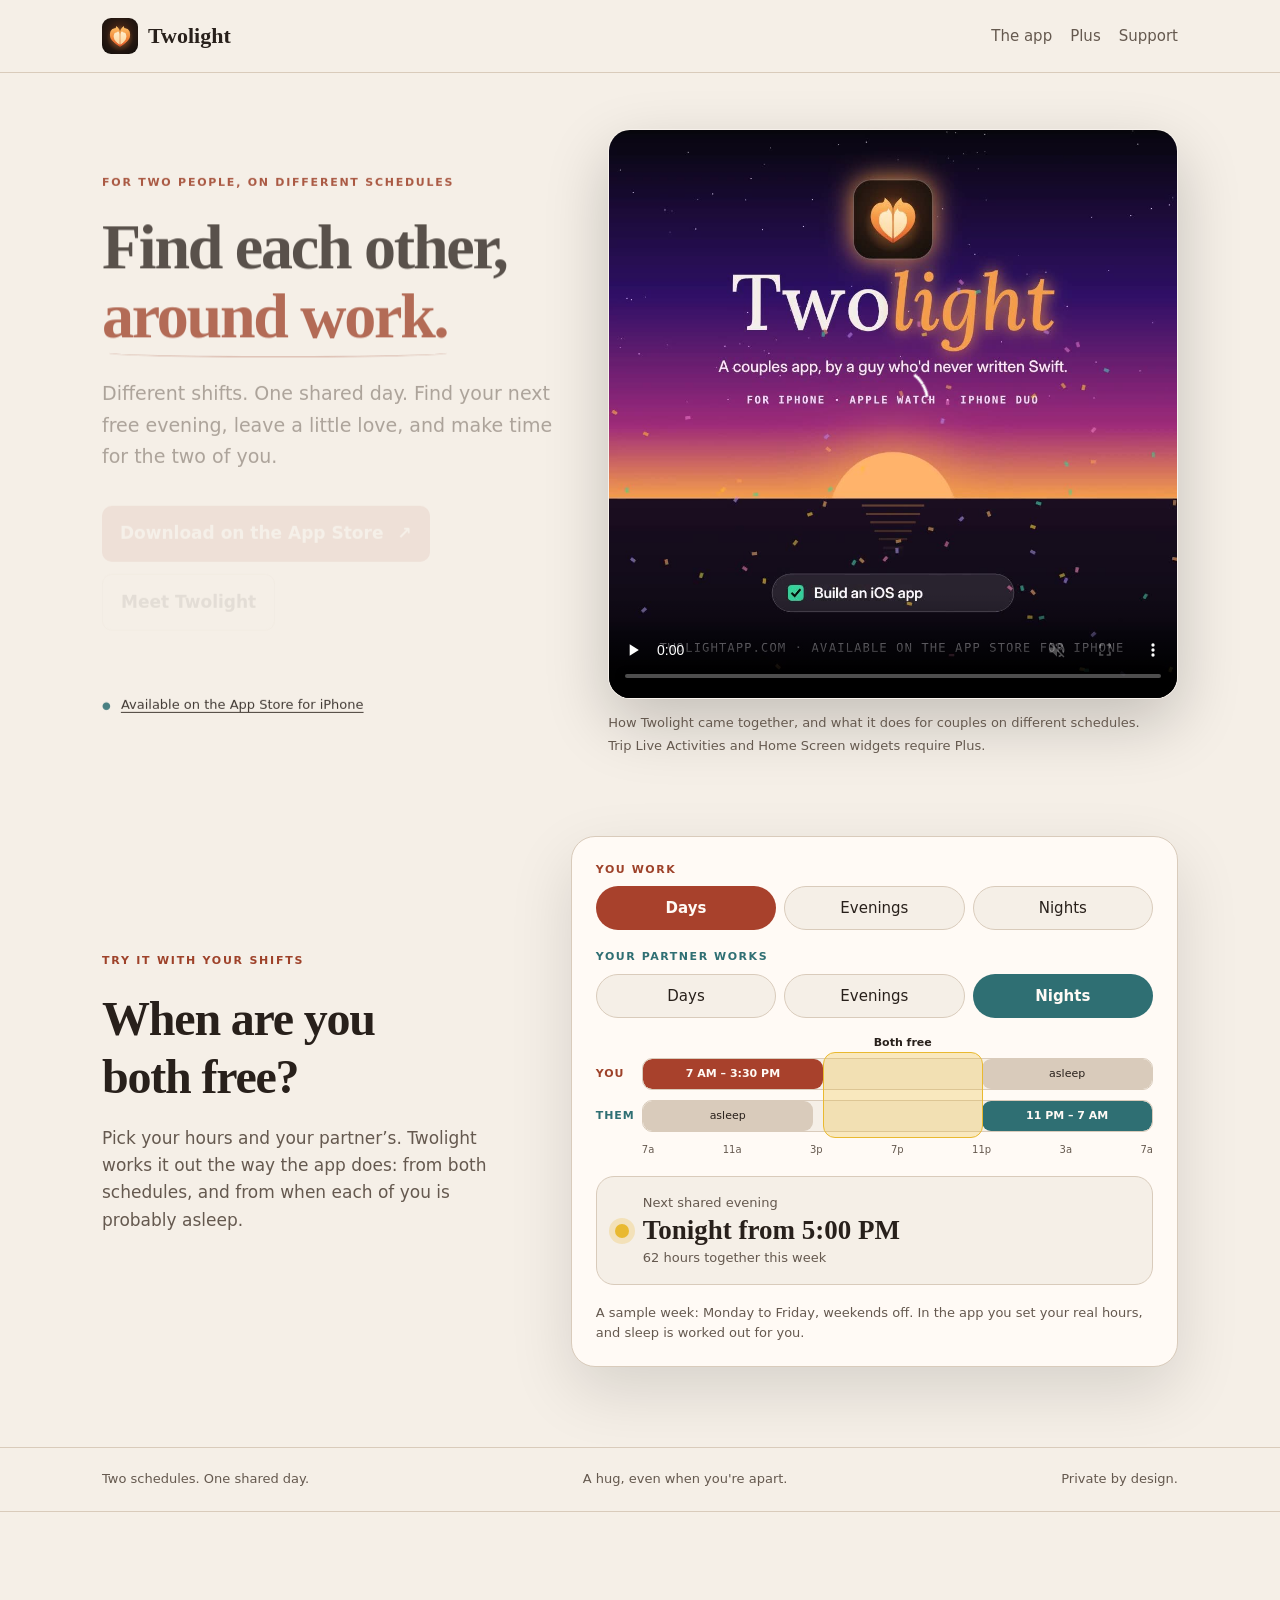
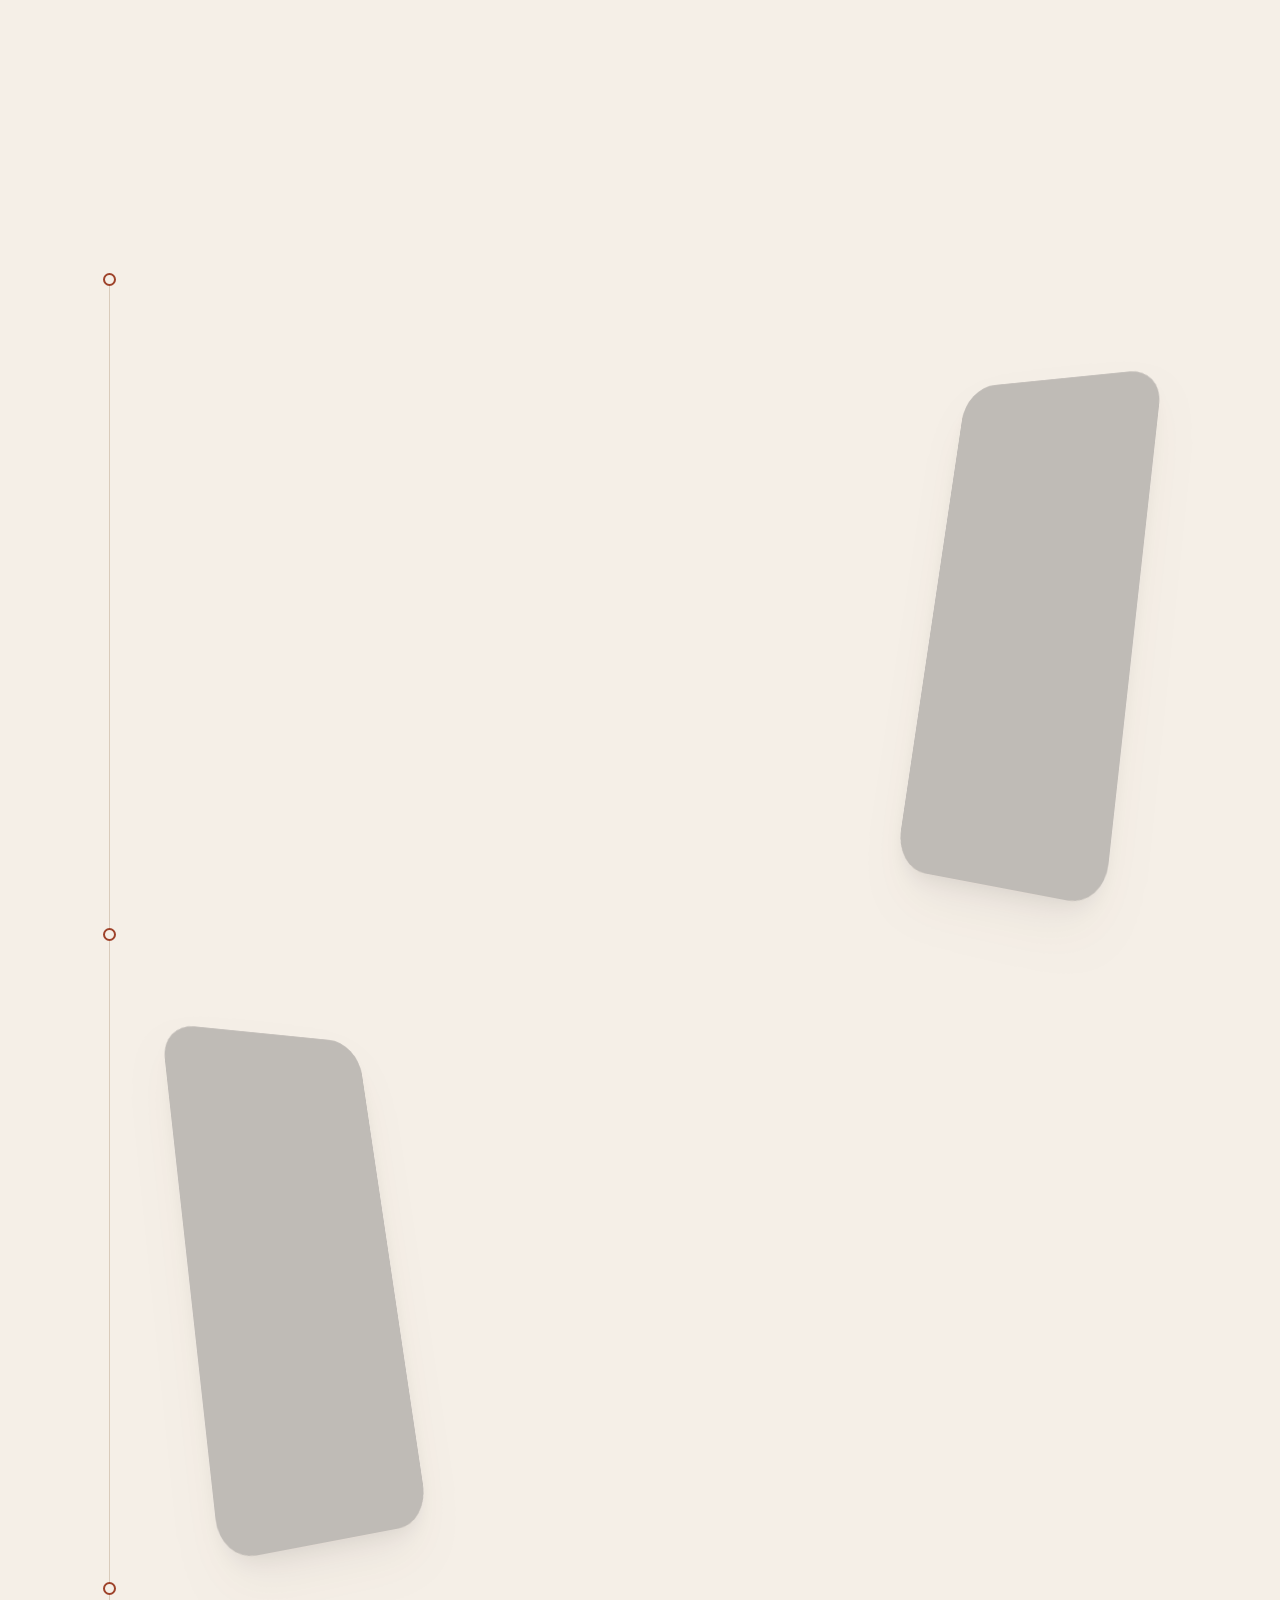
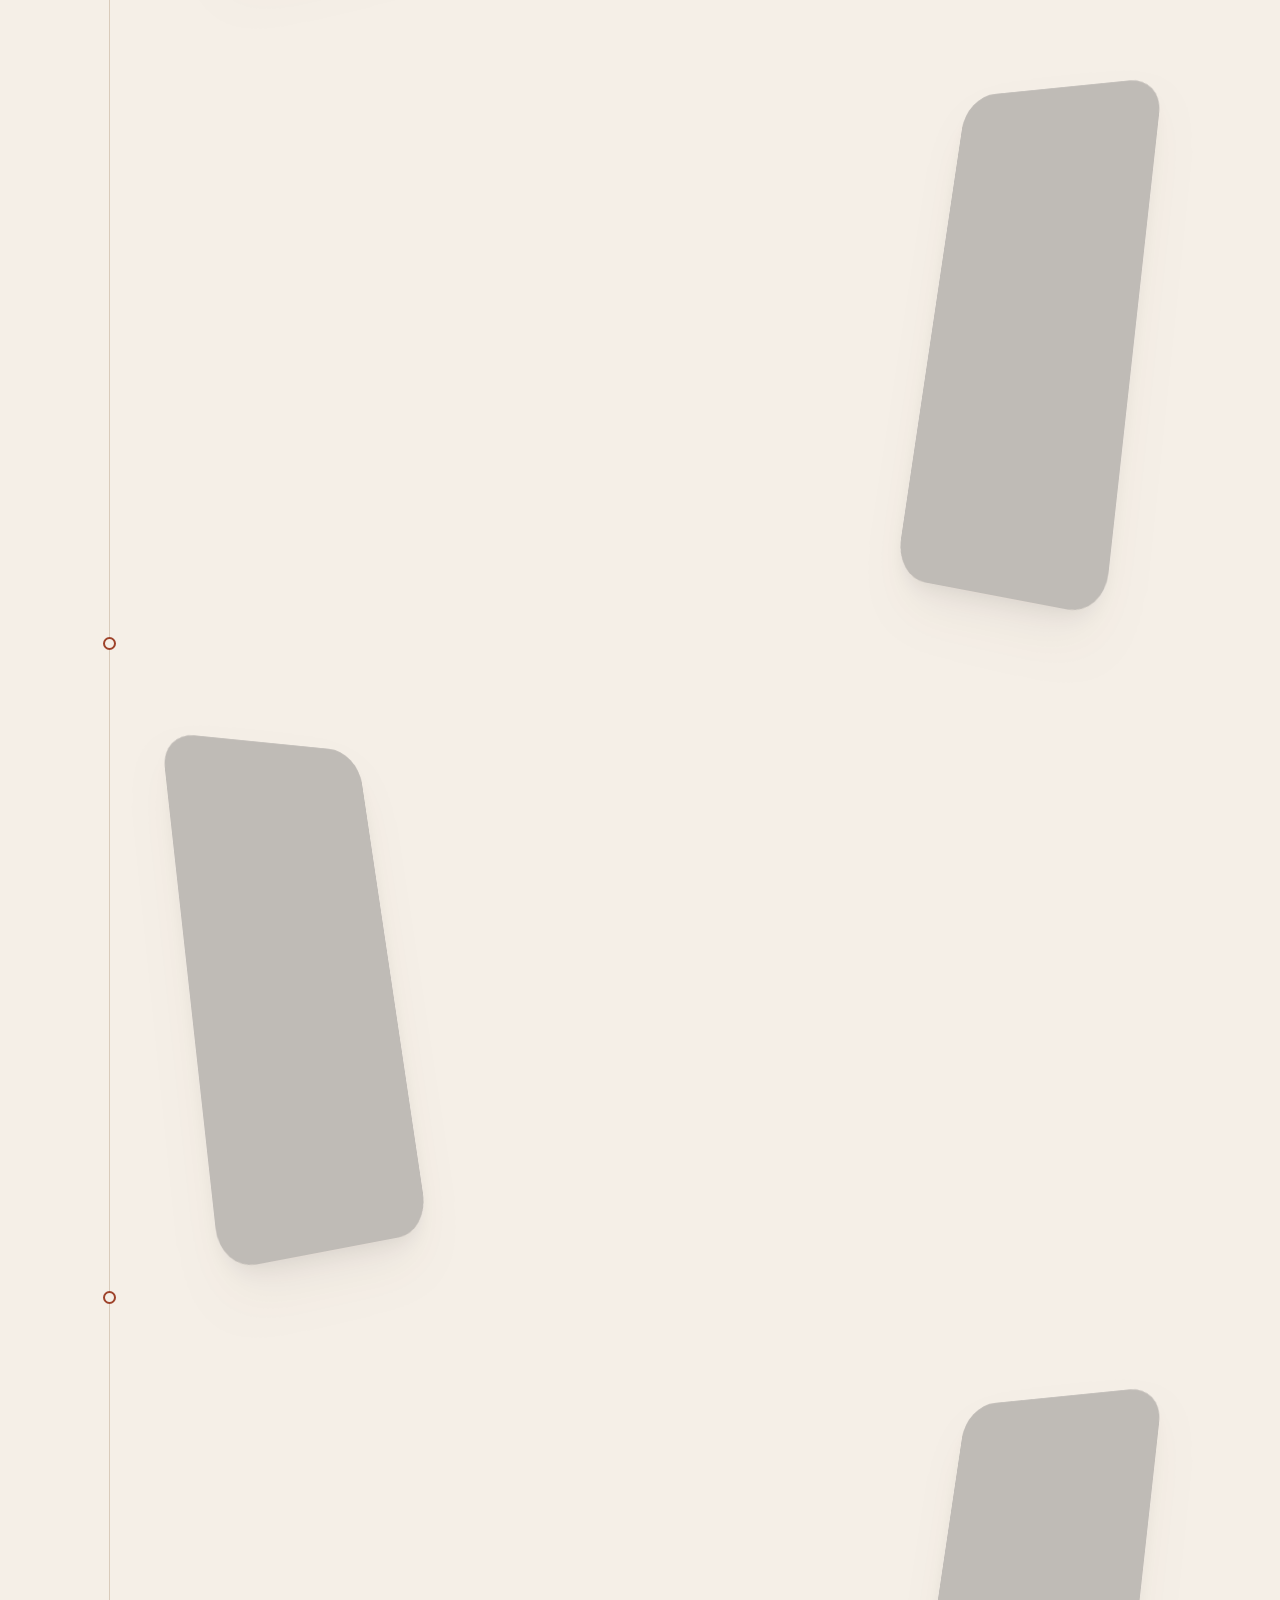
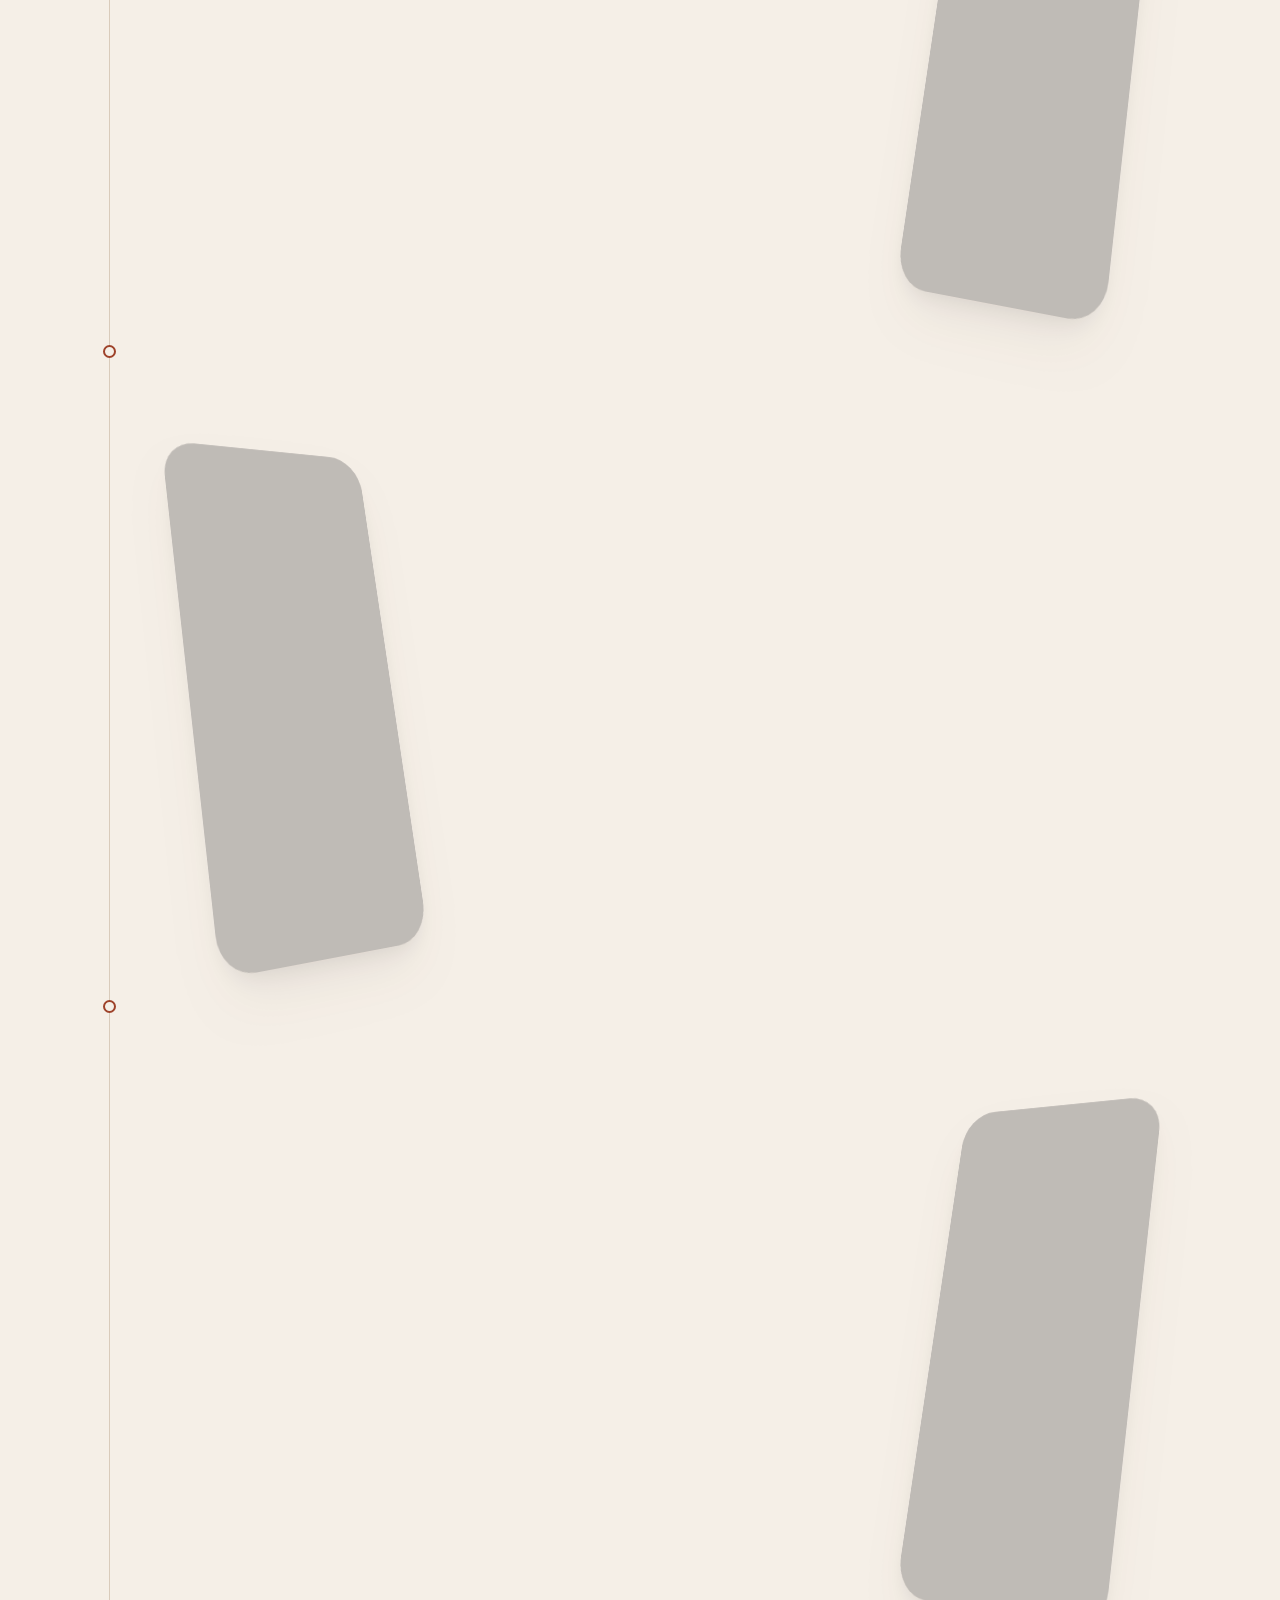
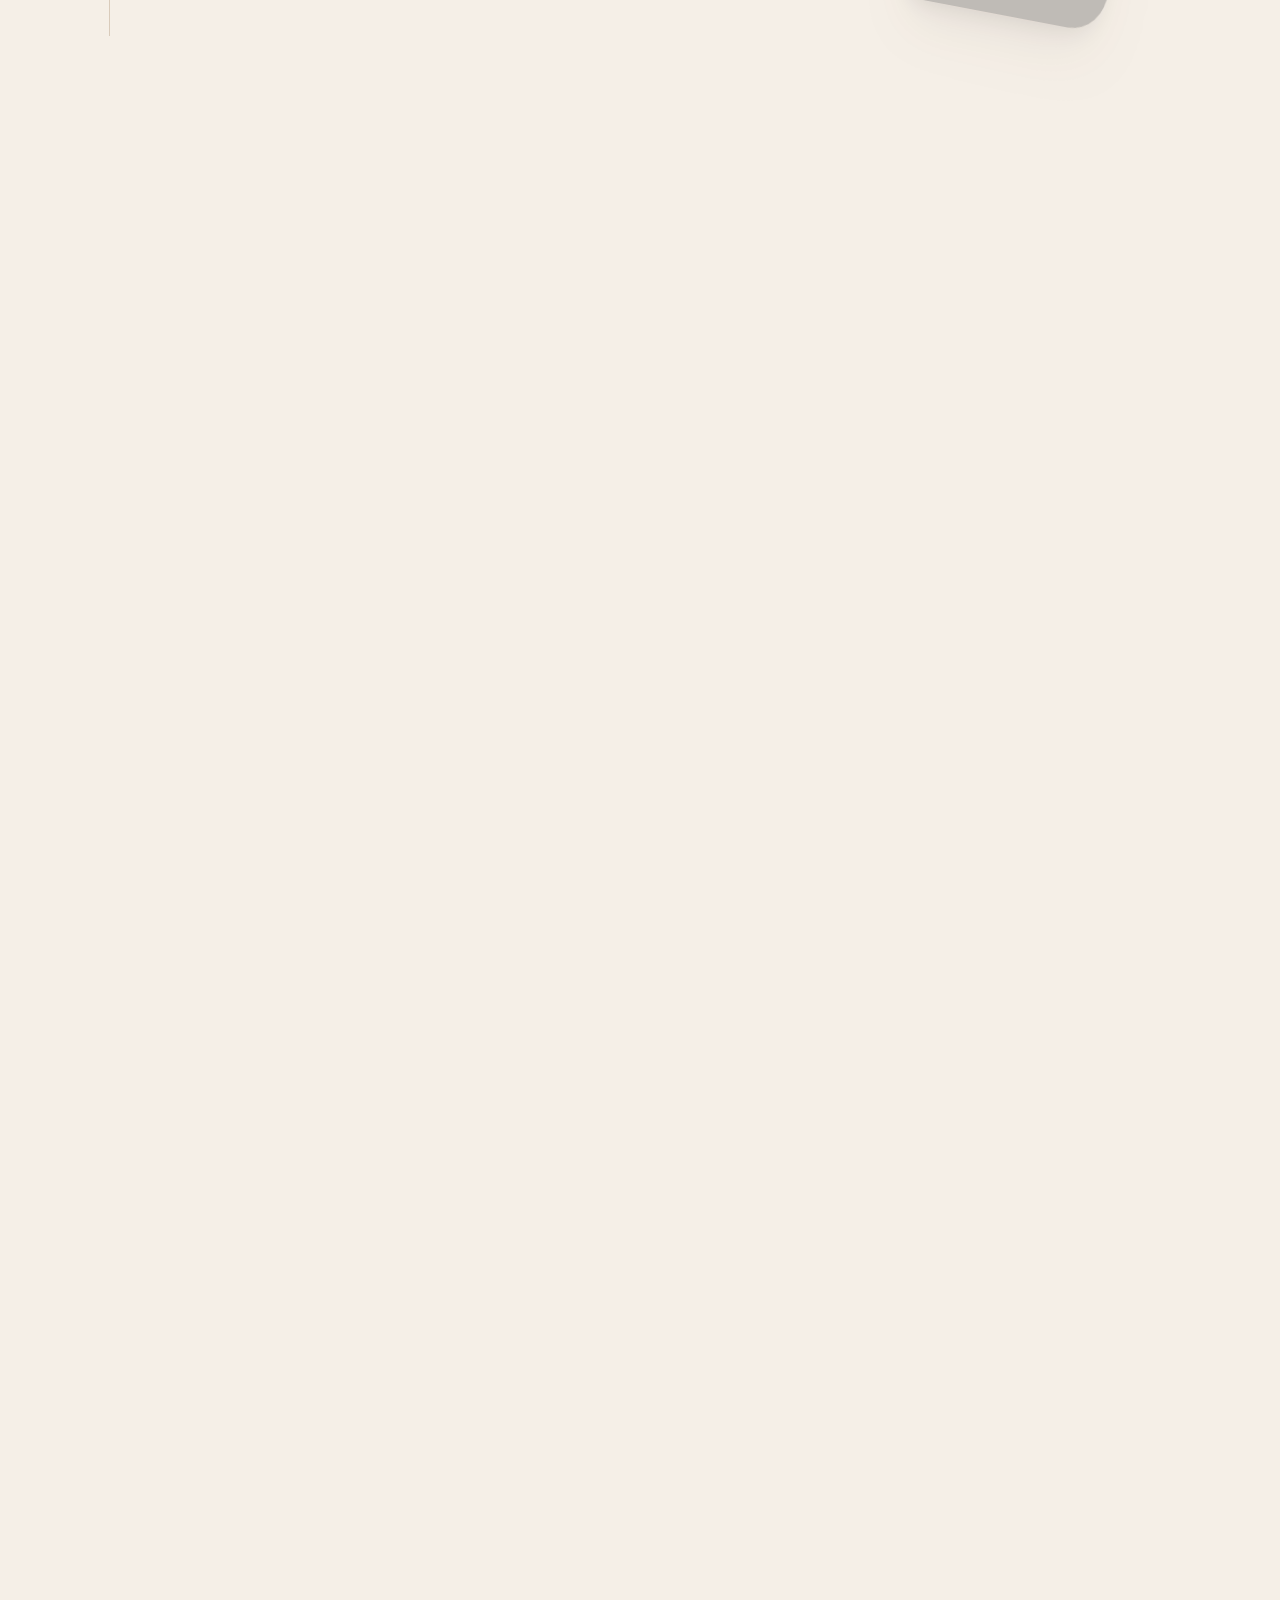
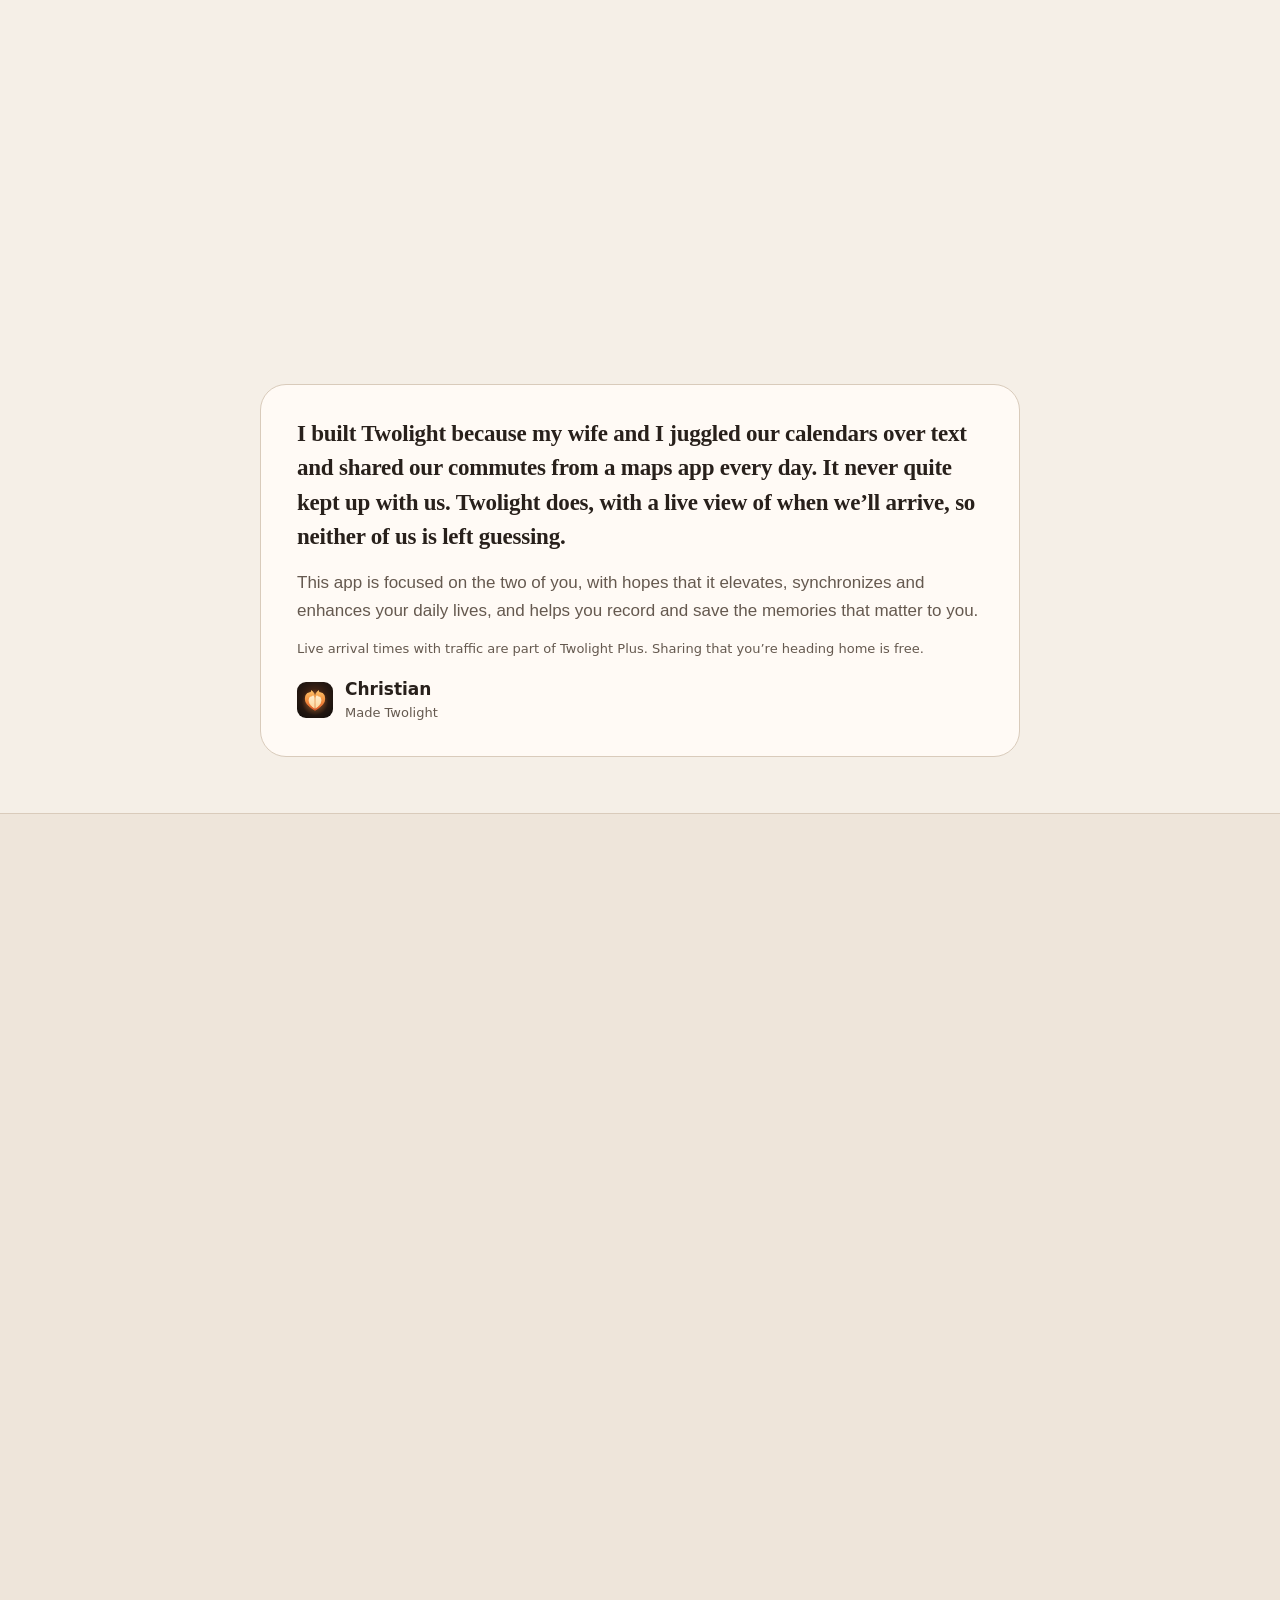
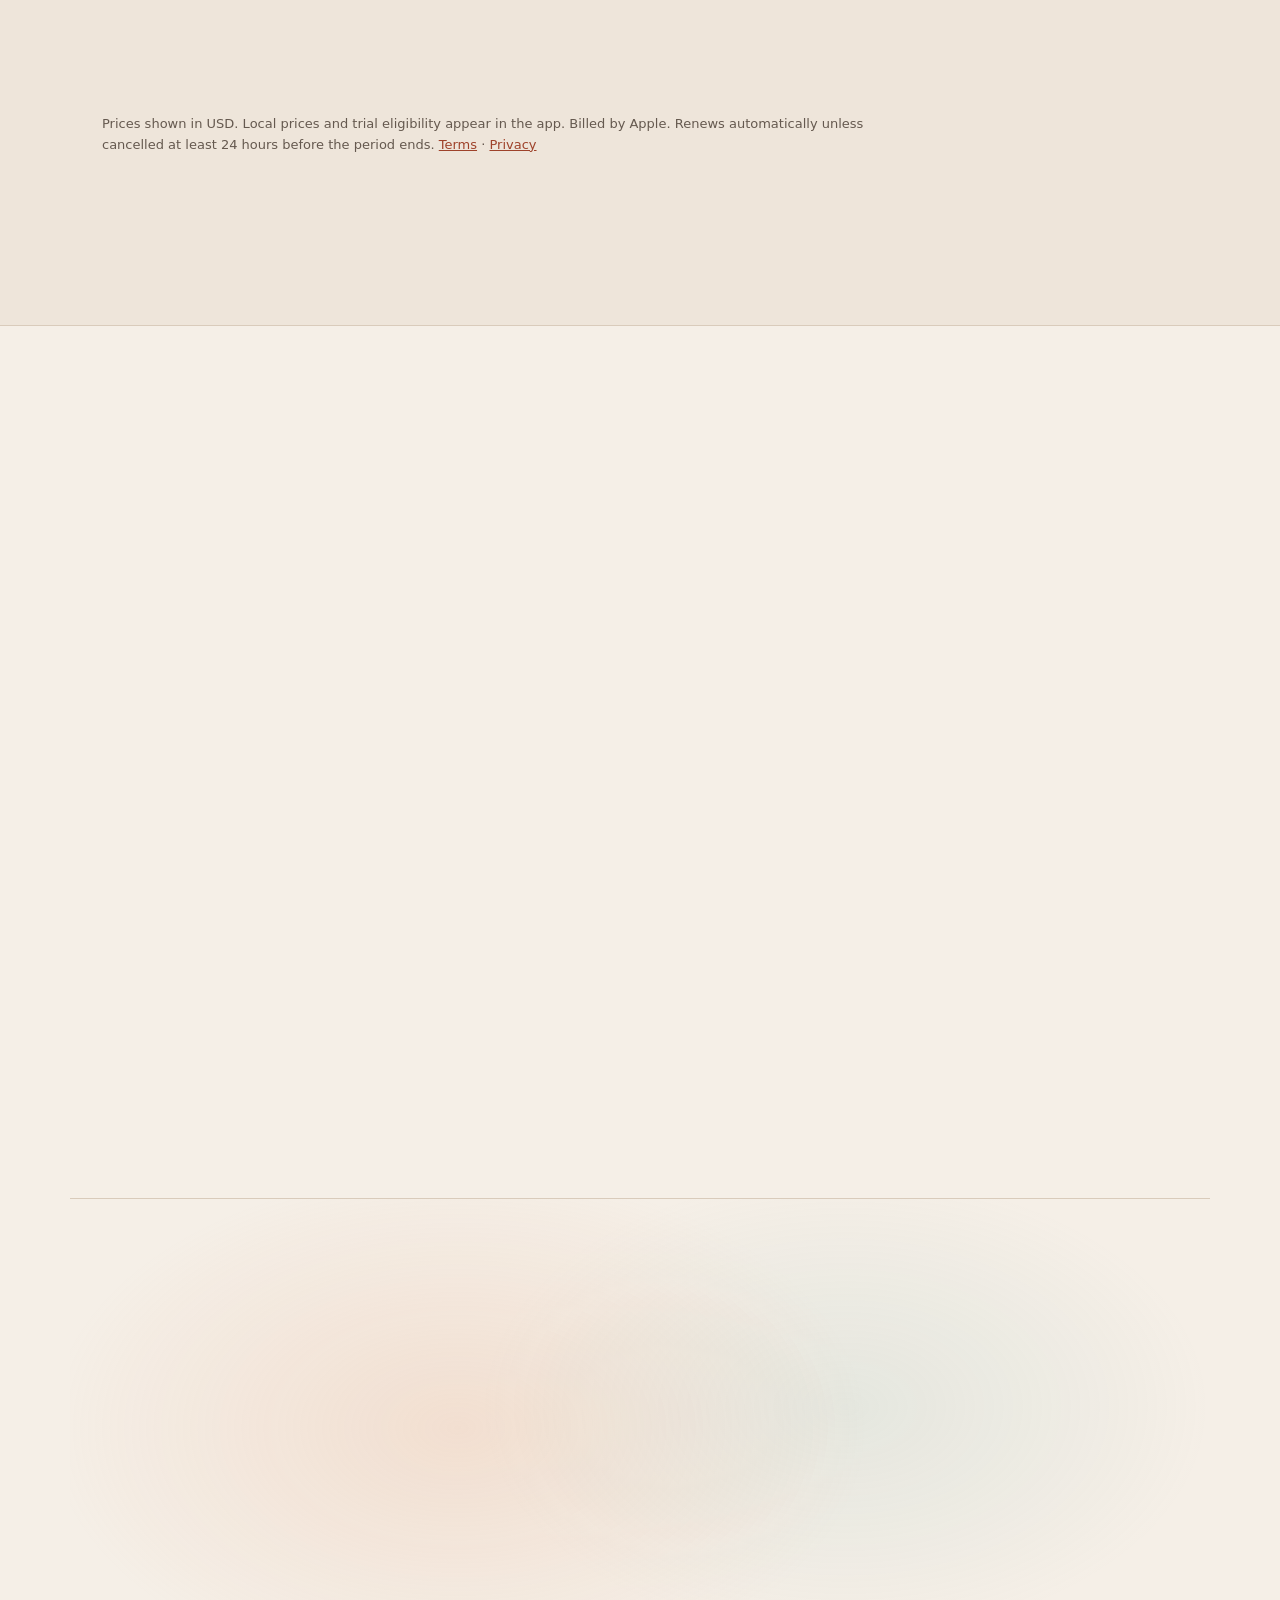
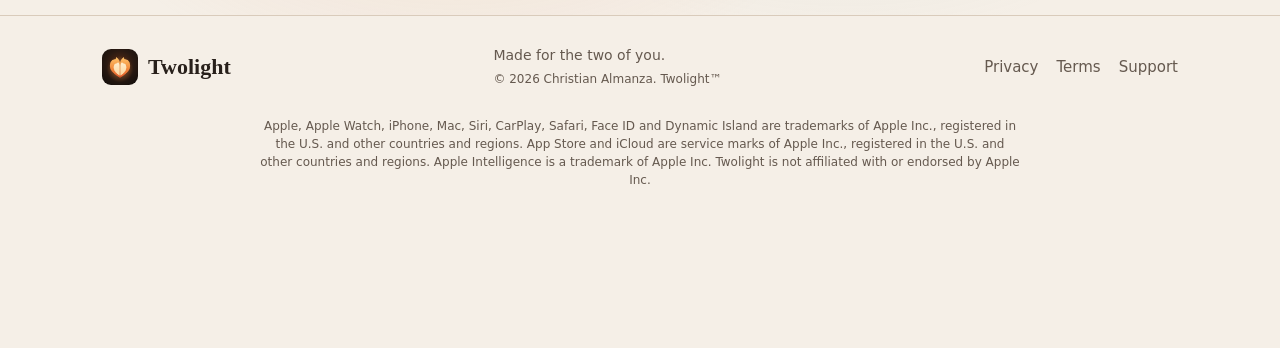
==== commit 5af13fec: "Twolight 1.1 is out: remove the coming-soon marks Removes every asterisk and "Coming soon in an upda" ====
--- a/index.html
+++ b/index.html
@@ -26,8 +26,8 @@
 <link rel="icon" href="/icon.png">
 <link rel="apple-touch-icon" href="/icon.png">
 <link rel="preload" as="image" href="/media/twolight-poster.jpg?v=3" fetchpriority="high">
-<link rel="stylesheet" href="/style.css?v=2026-11-23-r7">
-<script src="/app.js?v=2026-11-23-r7" defer></script>
+<link rel="stylesheet" href="/style.css?v=2026-11-24-r1">
+<script src="/app.js?v=2026-11-24-r1" defer></script>
 <meta name="theme-color" content="#F5EFE7" media="(prefers-color-scheme: light)">
 <meta name="theme-color" content="#15171C" media="(prefers-color-scheme: dark)">
 <script type="application/ld+json">
@@ -77,7 +77,7 @@
    <figure class="moment-shot"><div class="tilt"><div class="phone"><img src="/media/day-morning.jpg" width="560" height="1217" loading="lazy" decoding="async" alt="Today in Twolight, with Hug, Kiss, Praise, Flowers and a note for later."></div></div></figure>
   </li>
   <li class="moment" id="day-gift" style="--i:2">
-   <div class="moment-copy"><p class="moment-time"><span>12:15 PM</span></p><p class="moment-problem">You spot the perfect gift while scrolling.</p><h3>Save it before you forget.</h3><p>Share the link from Safari or a shopping app. It lands in your private gift ideas with the name, price and picture filled in. Your partner never sees it.</p><span class="badge">Free</span><p class="soon-note"><span aria-hidden="true">*</span> Coming soon in an update to Twolight.</p></div>
+   <div class="moment-copy"><p class="moment-time"><span>12:15 PM</span></p><p class="moment-problem">You spot the perfect gift while scrolling.</p><h3>Save it before you forget.</h3><p>Share the link from Safari or a shopping app. It lands in your private gift ideas with the name, price and picture filled in. Your partner never sees it.</p><span class="badge">Free</span></div>
    <figure class="moment-shot"><div class="tilt"><div class="phone"><img src="/media/day-gift.jpg" width="560" height="1217" loading="lazy" decoding="async" alt="A link added to Twolight’s gift ideas, with Undo."></div></div></figure>
   </li>
   <li class="moment" id="day-order" style="--i:3">
@@ -93,11 +93,11 @@
    <figure class="moment-shot"><div class="tilt"><div class="phone"><img src="/media/day-talk.jpg" width="560" height="1217" loading="lazy" decoding="async" alt="Today showing Alex wants to talk, yellow, with an I’m here button."></div></div></figure>
   </li>
   <li class="moment" id="day-flowers" style="--i:6">
-   <div class="moment-copy"><p class="moment-time"><span>Saturday</span></p><p class="moment-problem">A long week and you’ve barely seen each other.</p><h3>Send flowers. Write a letter.</h3><p>Arrange a bouquet and send it. Or write a love letter that takes a couple of days to arrive, like real mail.</p><span class="badge">One bouquet a week free · more with Plus</span><p class="soon-note"><span aria-hidden="true">*</span> Coming soon in an update to Twolight.</p></div>
+   <div class="moment-copy"><p class="moment-time"><span>Saturday</span></p><p class="moment-problem">A long week and you’ve barely seen each other.</p><h3>Send flowers. Write a letter.</h3><p>Arrange a bouquet and send it. Or write a love letter that takes a couple of days to arrive, like real mail.</p><span class="badge">One bouquet a week free · more with Plus</span></div>
    <figure class="moment-shot"><div class="tilt"><div class="phone"><img src="/media/day-flowers.jpg" width="560" height="1217" loading="lazy" decoding="async" alt="A bouquet arranged in Twolight, wrapped in purple paper."></div></div></figure>
   </li>
   <li class="moment" id="day-dates" style="--i:7">
-   <div class="moment-copy"><p class="moment-time"><span>Every day</span></p><p class="moment-problem">The dates that matter sneak up on you.</p><h3>Count down together.</h3><p>Your anniversary, their birthday, a trip you’re both waiting for. Keep the ones you care about on Today, and ask your partner to count down with you.</p><span class="badge">Free</span><p class="soon-note"><span aria-hidden="true">*</span> Coming soon in an update to Twolight.</p></div>
+   <div class="moment-copy"><p class="moment-time"><span>Every day</span></p><p class="moment-problem">The dates that matter sneak up on you.</p><h3>Count down together.</h3><p>Your anniversary, their birthday, a trip you’re both waiting for. Keep the ones you care about on Today, and ask your partner to count down with you.</p><span class="badge">Free</span></div>
    <figure class="moment-shot"><div class="tilt"><div class="phone"><img src="/media/day-countdowns.jpg" width="560" height="1217" loading="lazy" decoding="async" alt="Countdowns on Today: Cabin, Beach, Concert and Brunch."></div></div></figure>
   </li>
  </ol>
@@ -105,14 +105,13 @@
 </section>
 <section id="features" class="bento-section wrap" aria-labelledby="features-title"><div class="bento-head"><div><p class="eyebrow">EVERYTHING, AT A GLANCE</p><h2 id="features-title">Built for two schedules.<br><em>Made for one life.</em></h2></div><div class="bento-cta"><a class="button" href="https://apps.apple.com/app/id6831379597">Download on the App Store <span aria-hidden="true">↗</span></a><p class="hero-free">Shared schedules are free. Look around before you invite your partner.</p></div></div>
  <div class="bento">
-  <article class="bento-card b-lead"><div class="bento-copy"><p class="eyebrow">SHARED DAYS</p><h3>Find your next evening together.</h3><p>Day shifts, night shifts, one calendar. Twolight finds the evenings you’re both free, and gives you a heads-up when a new one opens up.<span class="soon"><span aria-hidden="true">*</span><span class="sr-only"> (coming soon in an update)</span></span></p><span class="badge">Free</span></div><figure class="bento-shot square"><img src="/media/calendar.jpg?v=2" width="1080" height="1080" loading="lazy" decoding="async" alt="Twolight Calendar with both shifts and the next shared evening."></figure></article>
+  <article class="bento-card b-lead"><div class="bento-copy"><p class="eyebrow">SHARED DAYS</p><h3>Find your next evening together.</h3><p>Day shifts, night shifts, one calendar. Twolight finds the evenings you’re both free, and gives you a heads-up when a new one opens up.</p><span class="badge">Free</span></div><figure class="bento-shot square"><img src="/media/calendar.jpg?v=2" width="1080" height="1080" loading="lazy" decoding="async" alt="Twolight Calendar with both shifts and the next shared evening."></figure></article>
   <article class="bento-card b-home"><div class="bento-copy"><p class="eyebrow">HEADING HOME</p><h3>Know when they’ll be home.</h3><p>Tap Heading home and they see when, never where. With Plus it’s a live trip on their Lock Screen that keeps up with traffic.</p><span class="badge">Heading home is free · live trips with Plus</span></div><figure class="bento-shot phone-crop"><img src="/media/day-late.jpg" width="560" height="1217" loading="lazy" decoding="async" alt="Today showing Alex on the way home, home around 10:00."></figure></article>
   <article class="bento-card b-talk"><div class="bento-copy"><p class="eyebrow">SMALL GESTURES</p><h3>Say what you need, gently.</h3><p>A hug before your shift. A note for when they wake. And a talk light that says how much it matters.</p><a class="text-link" href="#day-talk">Try the talk light <span aria-hidden="true">↗</span></a><span class="badge">Free</span></div><figure class="bento-shot phone-crop"><img src="/media/day-talk.jpg" width="560" height="1217" loading="lazy" decoding="async" alt="Today showing Alex wants to talk, yellow, with an I’m here button."></figure></article>
   <article class="bento-card b-every"><div class="bento-copy"><p class="eyebrow">THE EVERYDAY</p><h3>Share the small stuff.</h3><p>Ask for a chore and see when it’s done. Keep one grocery list you both add to.</p><span class="badge">Free</span></div><ul class="bento-list" aria-label="Examples"><li><i aria-hidden="true"></i>Take out the recycling<small>Done by Alex</small></li><li><i aria-hidden="true"></i>Oat milk, eggs, basil<small>Groceries</small></li><li><i aria-hidden="true"></i>Pick up the dry cleaning<small>Asked by you</small></li></ul></article>
-  <article class="bento-card b-keep"><div class="bento-copy"><p class="eyebrow">PLANS &amp; MEMORIES</p><h3>Plan it. Keep a little of it.</h3><p>Count down to the trip, the birthday, the anniversary.<span class="soon"><span aria-hidden="true">*</span><span class="sr-only"> (coming soon in an update)</span></span> Afterward, keep the photo, the voice memo, the way the evening felt. Logged dates start private. Share one when you’re ready.</p><span class="badge">Photos &amp; voice memos free · video with Plus</span></div><figure class="bento-shot phone-crop"><img src="/media/day-countdowns-dark.jpg" width="560" height="1217" loading="lazy" decoding="async" alt="Countdowns on Today in the Midnight theme."></figure></article>
+  <article class="bento-card b-keep"><div class="bento-copy"><p class="eyebrow">PLANS &amp; MEMORIES</p><h3>Plan it. Keep a little of it.</h3><p>Count down to the trip, the birthday, the anniversary. Afterward, keep the photo, the voice memo, the way the evening felt. Logged dates start private. Share one when you’re ready.</p><span class="badge">Photos &amp; voice memos free · video with Plus</span></div><figure class="bento-shot phone-crop"><img src="/media/day-countdowns-dark.jpg" width="560" height="1217" loading="lazy" decoding="async" alt="Countdowns on Today in the Midnight theme."></figure></article>
   <article class="bento-card b-private"><div class="bento-copy"><p class="eyebrow">JUST BETWEEN YOU</p><h3>Private by design.</h3><p>No ads or tracking. Your journal stays yours. Your content lives on your iPhone, with an encrypted copy in your own iCloud.</p><a class="text-link" href="/privacy/">How Twolight handles your information <span aria-hidden="true">↗</span></a></div></article>
  </div>
- <p class="soon-note bento-soon"><span aria-hidden="true">*</span> Coming soon in an update to Twolight.</p>
 </section>
 <section id="together" class="section wrap" aria-labelledby="together-title"><div class="section-heading"><p class="eyebrow">THE EVERYDAY, TOGETHER</p><h2 id="together-title">Different hours.<br>Still on the same team.</h2><p>You don't need matching schedules to make space for each other.</p></div>
  <nav class="story-nav" aria-label="Feature stories"><a href="#story-days" aria-label="Story 1 of 3: Shared days">01 <span>Days</span></a><a href="#story-talk" aria-label="Story 2 of 3: Small gestures">02 <span>Talk</span></a><a href="#story-memories" aria-label="Story 3 of 3: Memories">03 <span>Memories</span></a><span aria-hidden="true">Swipe →</span></nav>
@@ -139,7 +138,7 @@
 <section id="plus" class="plus-section"><div class="wrap"><div class="section-heading"><p class="eyebrow">A LITTLE EXTRA, FOR BOTH OF YOU</p><h2>One subscription.<br>Two people covered.</h2><p>The everyday part stays free. Twolight Plus adds a few more ways to stay in step.</p></div>
 <div class="plans"><article class="plan"><p class="eyebrow">TWOLIGHT</p><h3>Start with the everyday.</h3><p class="plan-price">Free</p><ul><li>Pairing, shared schedules, chores &amp; groceries</li><li>Talk light, hugs, kisses, praise &amp; wake notes</li><li>Journal, photo memories &amp; shared reflections</li><li>Heading home or to work status</li><li>Our year summary &amp; Lock Screen talk light widget</li><li>Six themes &amp; three Surprise us picks a week</li></ul></article>
 <article class="plan featured"><p class="eyebrow">TWOLIGHT PLUS</p><h3>Make a little more of it.</h3><div class="price"><div><strong>$60</strong><span>USD / year for both</span><small>Equivalent to $5/month, billed yearly</small></div><div><strong>$10</strong><span>USD / month for both</span></div></div><p class="trial">One free week for eligible new subscribers.</p><ul><li>Live trip arrival updates with traffic &amp; heading anywhere</li><li>Nearby favorite orders</li><li>Video memories &amp; the Play our year story</li><li>Your day Home Screen widget &amp; On my way control</li><li>Unlimited Surprise us picks</li><li>Calendar export &amp; ten more themes</li></ul></article></div>
-<p class="billing">Prices shown in USD. Local prices and trial eligibility appear in the app. Billed by Apple. Renews automatically unless cancelled at least 24 hours before the period ends. <a href="/terms/">Terms</a> · <a href="/privacy/">Privacy</a></p><details class="all-features"><summary>See every feature <span>Plus features are marked · <span aria-hidden="true">*</span> coming soon in an update</span></summary><div class="feature-groups"><div><h4>Your days</h4><ul><li>Both schedules on one calendar, with overnight shifts and one-off changes</li><li>When you're both free, worked out from shifts and sleep</li><li>A heads-up when a new evening opens up for you both<span class="soon"><span aria-hidden="true">*</span><span class="sr-only"> (coming soon in an update)</span></span></li><li>Non-urgent alerts wait while they sleep; red always goes through</li><li>Countdowns you choose: your anniversary, birthdays, your own dates and plans you pin, on swipeable pages<span class="soon"><span aria-hidden="true">*</span><span class="sr-only"> (coming soon in an update)</span></span></li><li>Ask your partner to count down to a plan with you; they decide whether it goes on their Today<span class="soon"><span aria-hidden="true">*</span><span class="sr-only"> (coming soon in an update)</span></span></li><li>Arrange Today: reorder or hide sections<span class="soon"><span aria-hidden="true">*</span><span class="sr-only"> (coming soon in an update)</span></span></li><li>Add locked-in dates to your iPhone calendar <b class="plus-tag">Plus</b></li></ul></div><div><h4>Talking</h4><ul><li>Talk light: green, yellow or red, with an optional note</li><li>Hide the light's color on your partner's Lock Screen</li><li>Weekly check-in with questions to talk through, at a time you're both free</li><li>Hugs, kisses and praise, delivered to their mailbox</li><li>Send a bouquet of flowers once a week, or as often as you like<span class="soon"><span aria-hidden="true">*</span><span class="sr-only"> (coming soon in an update)</span></span> <b class="plus-tag">Plus</b></li><li>Love letters by snail mail, arriving in 2–3 days<span class="soon"><span aria-hidden="true">*</span><span class="sr-only"> (coming soon in an update)</span></span></li><li>Express and scenic routes, more stationery and wax seals for love letters<span class="soon"><span aria-hidden="true">*</span><span class="sr-only"> (coming soon in an update)</span></span> <b class="plus-tag">Plus</b></li><li>Wake notes, waiting when they wake up</li><li>Choose which of your partner's alerts reach you</li></ul></div><div><h4>Home</h4><ul><li>Ask for a hand with chores, never assign them</li><li>Repeating asks: weekly, every 2 weeks or monthly<span class="soon"><span aria-hidden="true">*</span><span class="sr-only"> (coming soon in an update)</span></span></li><li>Done receipts and a one-tap thank-you</li><li>Shared grocery list, with who added what and a year of what you bought<span class="soon"><span aria-hidden="true">*</span><span class="sr-only"> (coming soon in an update)</span></span></li></ul></div><div><h4>Getting home</h4><ul><li>Heading home or to work, running late and quick stops</li><li>Siri and Shortcuts: heading home, send a hug</li><li>Their trip live with traffic, on your Lock Screen, Dynamic Island and CarPlay <b class="plus-tag">Plus</b></li><li>Heading anywhere else: up to 5 saved places, a plan's place, somewhere recent, or a search<span class="soon"><span aria-hidden="true">*</span><span class="sr-only"> (coming soon in an update)</span></span> <b class="plus-tag">Plus</b></li></ul></div><div><h4>Dates and memories</h4><ul><li>Suggest a date, accept it, lock it in</li><li>Surprise us picks a real place nearby: 3 a week, or unlimited <b class="plus-tag">Plus</b></li><li>Dates start private; share a memory when you're ready</li><li>Reflections from both of you, photos and voice memos</li><li>Video in memories and your journal <b class="plus-tag">Plus</b></li><li>A private journal, just for you</li><li>Our year summary, and Play our year as a story <b class="plus-tag">Plus</b></li></ul></div><div><h4>Favorites</h4><ul><li>Their orders, sizes, flowers and the little things</li><li>Gift ideas kept behind Face ID</li><li>A wish list your partner can shop from, without spoiling the surprise<span class="soon"><span aria-hidden="true">*</span><span class="sr-only"> (coming soon in an update)</span></span></li><li>Paste a product link and the title, price and picture fill in, with Apple Intelligence on supported iPhones<span class="soon"><span aria-hidden="true">*</span><span class="sr-only"> (coming soon in an update)</span></span></li><li>Add gifts straight from the share button in Safari or a shopping app<span class="soon"><span aria-hidden="true">*</span><span class="sr-only"> (coming soon in an update)</span></span></li><li>Their order pops up when you're at that place <b class="plus-tag">Plus</b></li></ul></div><div><h4>On your devices</h4><ul><li>Lock Screen talk light widget</li><li>Apple Watch: see and answer the talk light, send a hug, head home</li><li>Your day Home Screen widget <b class="plus-tag">Plus</b></li><li>Control Center buttons: send a hug, heading home <b class="plus-tag">Plus</b></li><li>6 themes, plus 10 more including seasonal ones <b class="plus-tag">Plus</b></li><li>Holiday borders around Today, with twinkling Christmas lights<span class="soon"><span aria-hidden="true">*</span><span class="sr-only"> (coming soon in an update)</span></span> <b class="plus-tag">Plus</b></li></ul></div><div><h4>Your data</h4><ul><li>Syncs privately through your own iCloud accounts</li><li>Keep a copy of everything, and restore from it</li><li>Optional Apple Intelligence help, on supported iPhones</li><li>One Plus subscription covers you both</li></ul></div></div><p class="soon-note"><span aria-hidden="true">*</span> Coming soon in an update to Twolight.</p></details>
+<p class="billing">Prices shown in USD. Local prices and trial eligibility appear in the app. Billed by Apple. Renews automatically unless cancelled at least 24 hours before the period ends. <a href="/terms/">Terms</a> · <a href="/privacy/">Privacy</a></p><details class="all-features"><summary>See every feature <span>Plus features are marked</span></summary><div class="feature-groups"><div><h4>Your days</h4><ul><li>Both schedules on one calendar, with overnight shifts and one-off changes</li><li>When you're both free, worked out from shifts and sleep</li><li>A heads-up when a new evening opens up for you both</li><li>Non-urgent alerts wait while they sleep; red always goes through</li><li>Countdowns you choose: your anniversary, birthdays, your own dates and plans you pin, on swipeable pages</li><li>Ask your partner to count down to a plan with you; they decide whether it goes on their Today</li><li>Arrange Today: reorder or hide sections</li><li>Add locked-in dates to your iPhone calendar <b class="plus-tag">Plus</b></li></ul></div><div><h4>Talking</h4><ul><li>Talk light: green, yellow or red, with an optional note</li><li>Hide the light's color on your partner's Lock Screen</li><li>Weekly check-in with questions to talk through, at a time you're both free</li><li>Hugs, kisses and praise, delivered to their mailbox</li><li>Send a bouquet of flowers once a week, or as often as you like <b class="plus-tag">Plus</b></li><li>Love letters by snail mail, arriving in 2–3 days</li><li>Express and scenic routes, more stationery and wax seals for love letters <b class="plus-tag">Plus</b></li><li>Wake notes, waiting when they wake up</li><li>Choose which of your partner's alerts reach you</li></ul></div><div><h4>Home</h4><ul><li>Ask for a hand with chores, never assign them</li><li>Repeating asks: weekly, every 2 weeks or monthly</li><li>Done receipts and a one-tap thank-you</li><li>Shared grocery list, with who added what and a year of what you bought</li></ul></div><div><h4>Getting home</h4><ul><li>Heading home or to work, running late and quick stops</li><li>Siri and Shortcuts: heading home, send a hug</li><li>Their trip live with traffic, on your Lock Screen, Dynamic Island and CarPlay <b class="plus-tag">Plus</b></li><li>Heading anywhere else: up to 5 saved places, a plan's place, somewhere recent, or a search <b class="plus-tag">Plus</b></li></ul></div><div><h4>Dates and memories</h4><ul><li>Suggest a date, accept it, lock it in</li><li>Surprise us picks a real place nearby: 3 a week, or unlimited <b class="plus-tag">Plus</b></li><li>Dates start private; share a memory when you're ready</li><li>Reflections from both of you, photos and voice memos</li><li>Video in memories and your journal <b class="plus-tag">Plus</b></li><li>A private journal, just for you</li><li>Our year summary, and Play our year as a story <b class="plus-tag">Plus</b></li></ul></div><div><h4>Favorites</h4><ul><li>Their orders, sizes, flowers and the little things</li><li>Gift ideas kept behind Face ID</li><li>A wish list your partner can shop from, without spoiling the surprise</li><li>Paste a product link and the title, price and picture fill in, with Apple Intelligence on supported iPhones</li><li>Add gifts straight from the share button in Safari or a shopping app</li><li>Their order pops up when you're at that place <b class="plus-tag">Plus</b></li></ul></div><div><h4>On your devices</h4><ul><li>Lock Screen talk light widget</li><li>Apple Watch: see and answer the talk light, send a hug, head home</li><li>Your day Home Screen widget <b class="plus-tag">Plus</b></li><li>Control Center buttons: send a hug, heading home <b class="plus-tag">Plus</b></li><li>6 themes, plus 10 more including seasonal ones <b class="plus-tag">Plus</b></li><li>Holiday borders around Today, with twinkling Christmas lights <b class="plus-tag">Plus</b></li></ul></div><div><h4>Your data</h4><ul><li>Syncs privately through your own iCloud accounts</li><li>Keep a copy of everything, and restore from it</li><li>Optional Apple Intelligence help, on supported iPhones</li><li>One Plus subscription covers you both</li></ul></div></div></details>
 </div></section>
 <section class="privacy-note wrap"><div><img src="/icon.png" width="72" height="72" alt=""><p class="eyebrow">JUST BETWEEN YOU</p><h2>They see when,<br>never where.</h2></div><div class="privacy-copy"><p>Your arrival time on their Lock Screen. Never your location.</p><p>No ads or tracking. Your journal stays private. Your content lives on your iPhone, with an encrypted copy in your own iCloud, so you can bring it back on a new iPhone. For extra peace of mind, keep a backup too.</p><a class="text-link" href="/privacy/">How Twolight handles your information <span aria-hidden="true">↗</span></a></div></section>
 <section class="faq-section wrap" aria-labelledby="questions"><div><p class="eyebrow">BEFORE YOU BEGIN</p><h2 id="questions">A few good questions.</h2><a class="text-link" href="/support/">All questions &amp; support ↗</a></div><div class="faq-list"><details><summary>Do we both need Plus?</summary><p>No. One active subscription covers both paired partners. Schedules, chores, the talk light and the everyday essentials stay free.</p></details><details><summary>Can I look around on my own?</summary><p>Yes. Choose “Just looking around?” on the invite screen to explore with a sample partner. Real sharing and partner notifications need a second person and their iPhone.</p></details><details><summary>Will my partner see my location?</summary><p>They see your arrival estimate, not a live location map. When heading somewhere else, you choose the destination details you share. Live background updates only run during a trip you start with the feature enabled.</p></details><details><summary>How do I keep a copy?</summary><p>In Settings &gt; Your data, choose Back up and save the ZIP somewhere private outside the app. See our <a href="/support/#backups">backup and restore guide</a> before reinstalling or changing accounts.</p></details></div></section>
--- a/style.css
+++ b/style.css
@@ -63,10 +63,6 @@
 footer .credit { flex-basis: 100%; margin: 4px 0 0; font-size: 12px; line-height: 1.5; color: var(--muted); }
 /* Wider screens: centered under the footer row, in a readable measure. Phones keep it left, like the stacked footer. */
 @media (min-width: 761px) { footer .credit, .home footer .credit { max-width: 760px; margin: 12px auto 0; text-align: center; } }
-/* Features coming in the next app version: a small asterisk and one note. Remove both once that version is out. */
-.soon { color: var(--accent); font-weight: 600; margin-left: 2px; }
-.soon-note { margin: 10px 0 0; font-size: 13px; line-height: 1.5; color: var(--muted); }
-.all-features .soon-note { padding: 0 24px 20px; margin: 0; }
 
 
 /* Website polish: shared readability and keyboard navigation. */
@@ -991,10 +987,6 @@
 .mode-experience body.home > header .music-btn.waiting, .music-btn.waiting { color: #f6b089; border-color: #f6b089; opacity: 1; }
 /* Flowers stop: the drawn bouquet is a sketch; say the app's flowers are real 3D models. */
 .bq-real { margin: 12px 0 0; font-size: 13px; line-height: 1.45; color: var(--muted); }
-/* Coming-soon note inside a day stop and under the bento (remove once 1.1 is out). */
-.moment-copy .soon-note { margin-top: 10px; }
-.day-3d .moment-copy .soon-note { color: #d9cfc5; }
-.bento-soon { margin-top: 16px; }
 /* 3:30 PM stop: Alex's favorites and the usual popping up at the coffee shop. */
 .order-play { display: grid; gap: 8px; }
 .order-cap { margin: 0; font-size: 12px; font-weight: 600; letter-spacing: .1em; text-transform: uppercase; color: var(--muted); }
